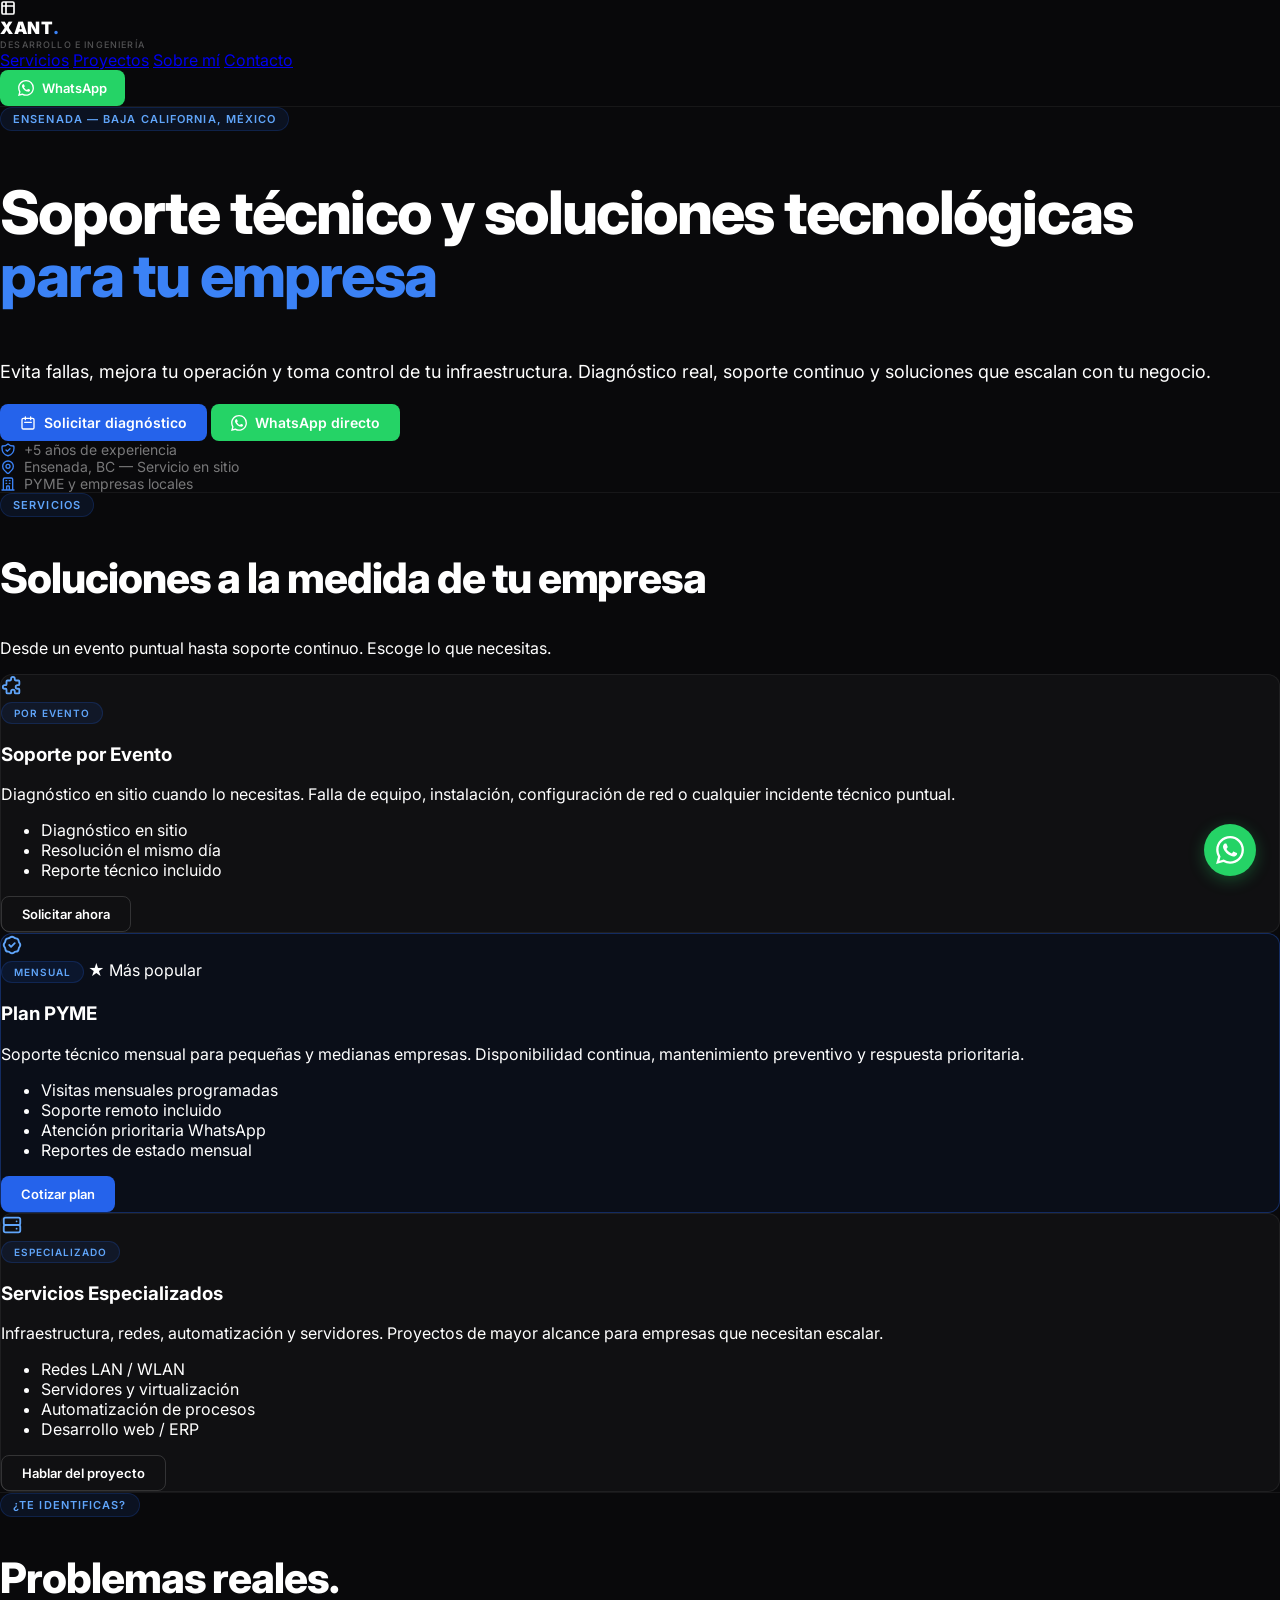
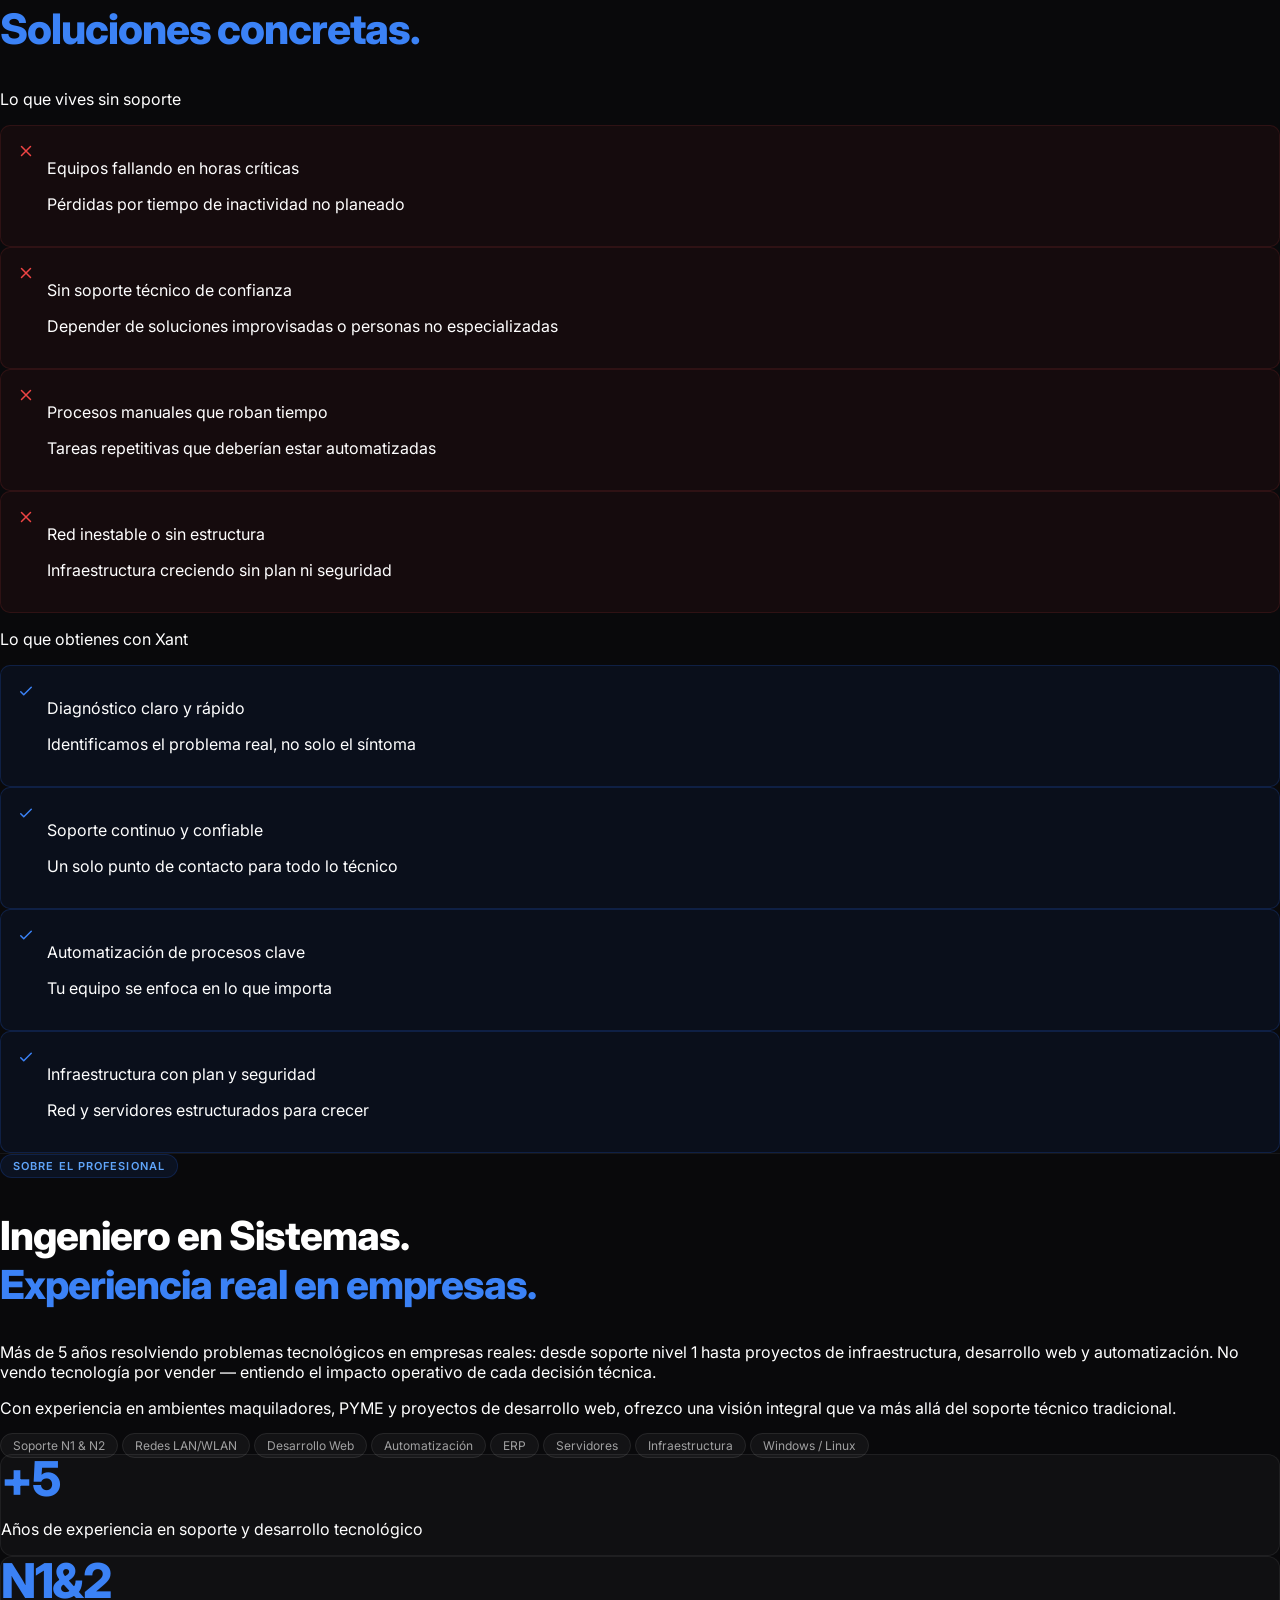
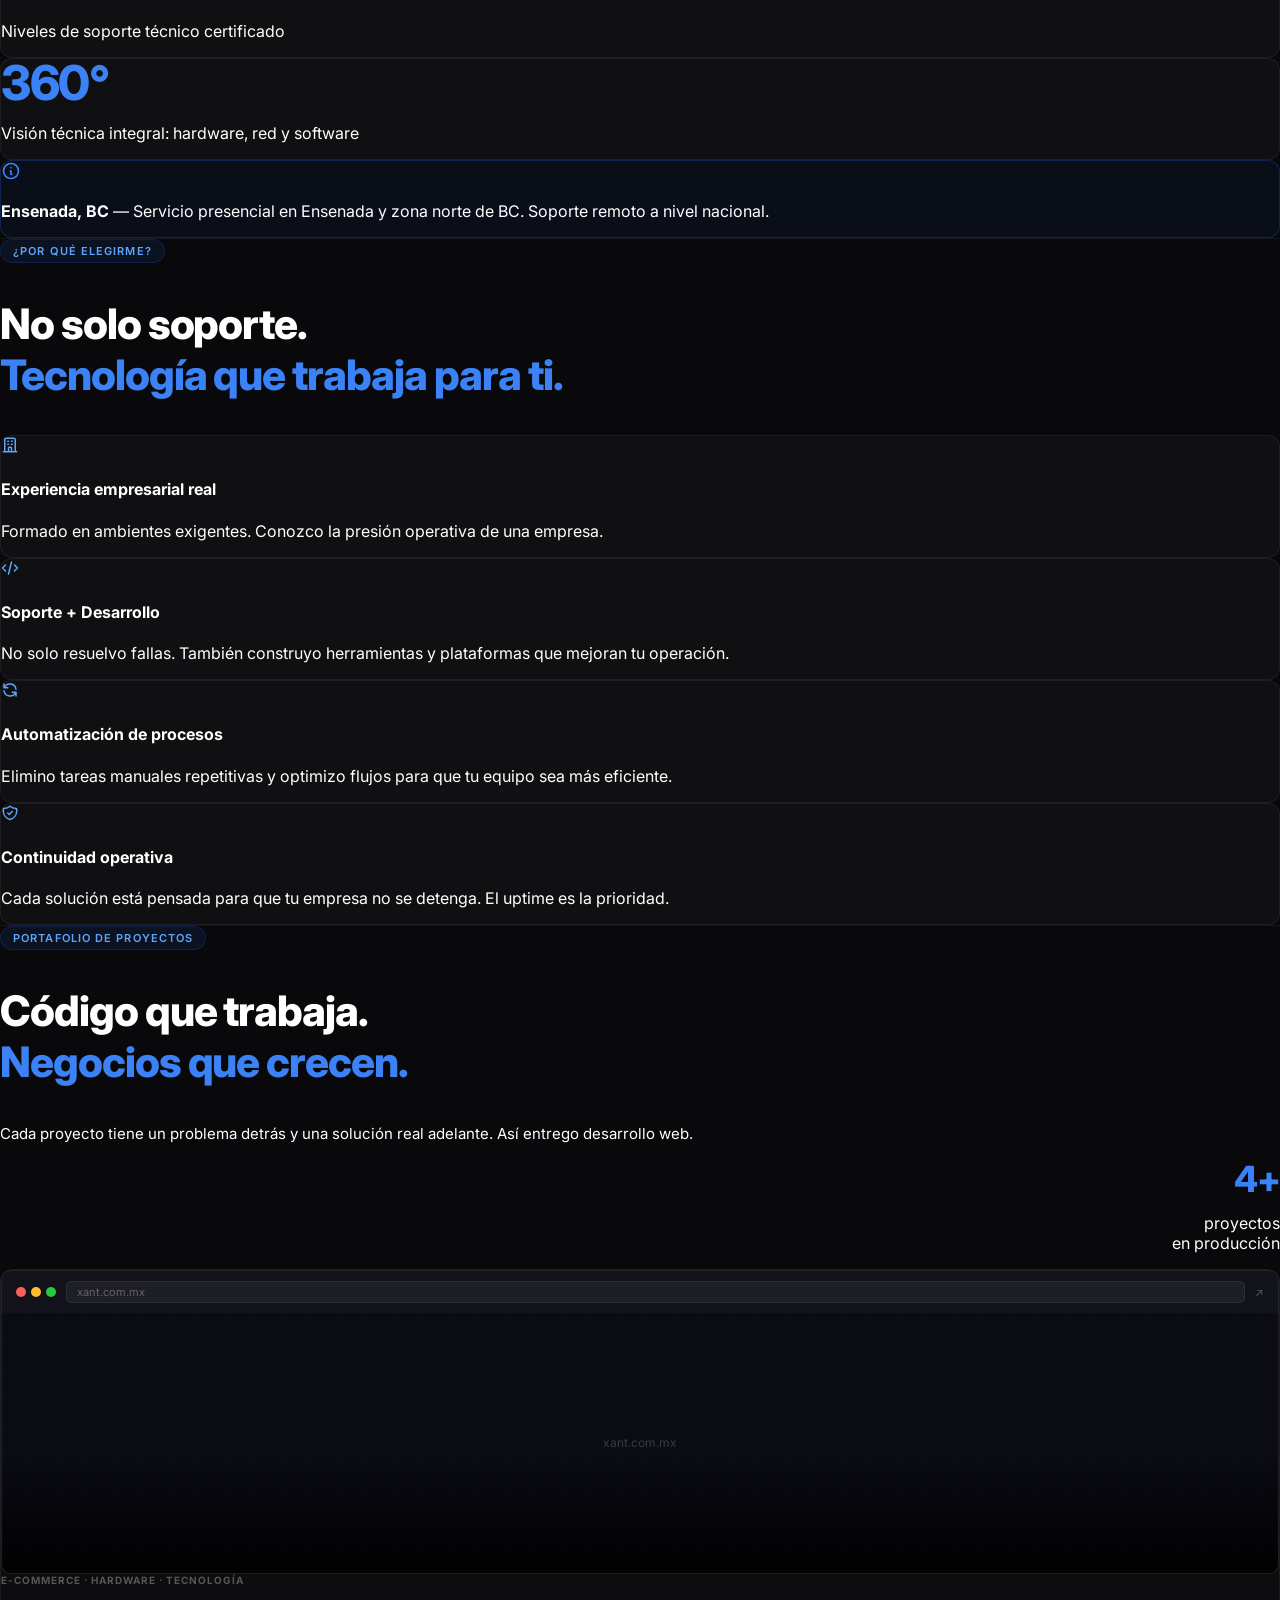
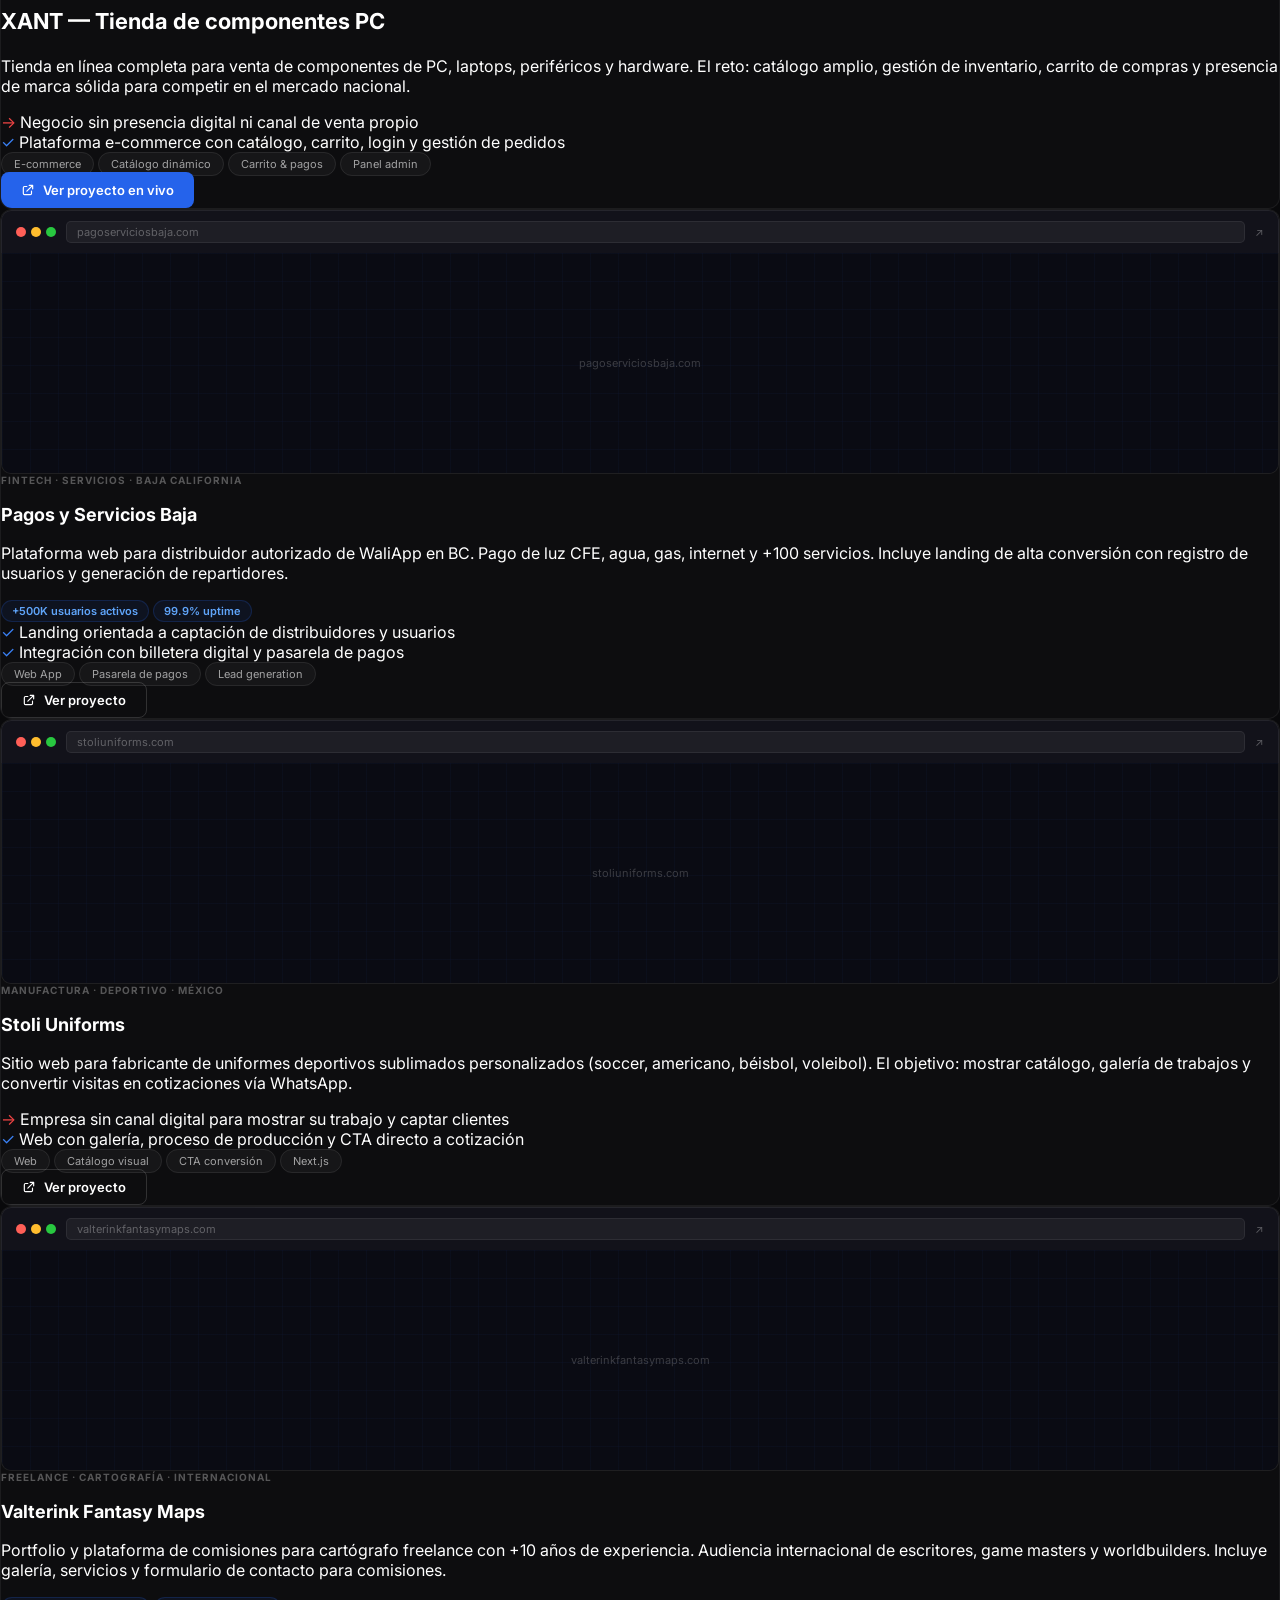
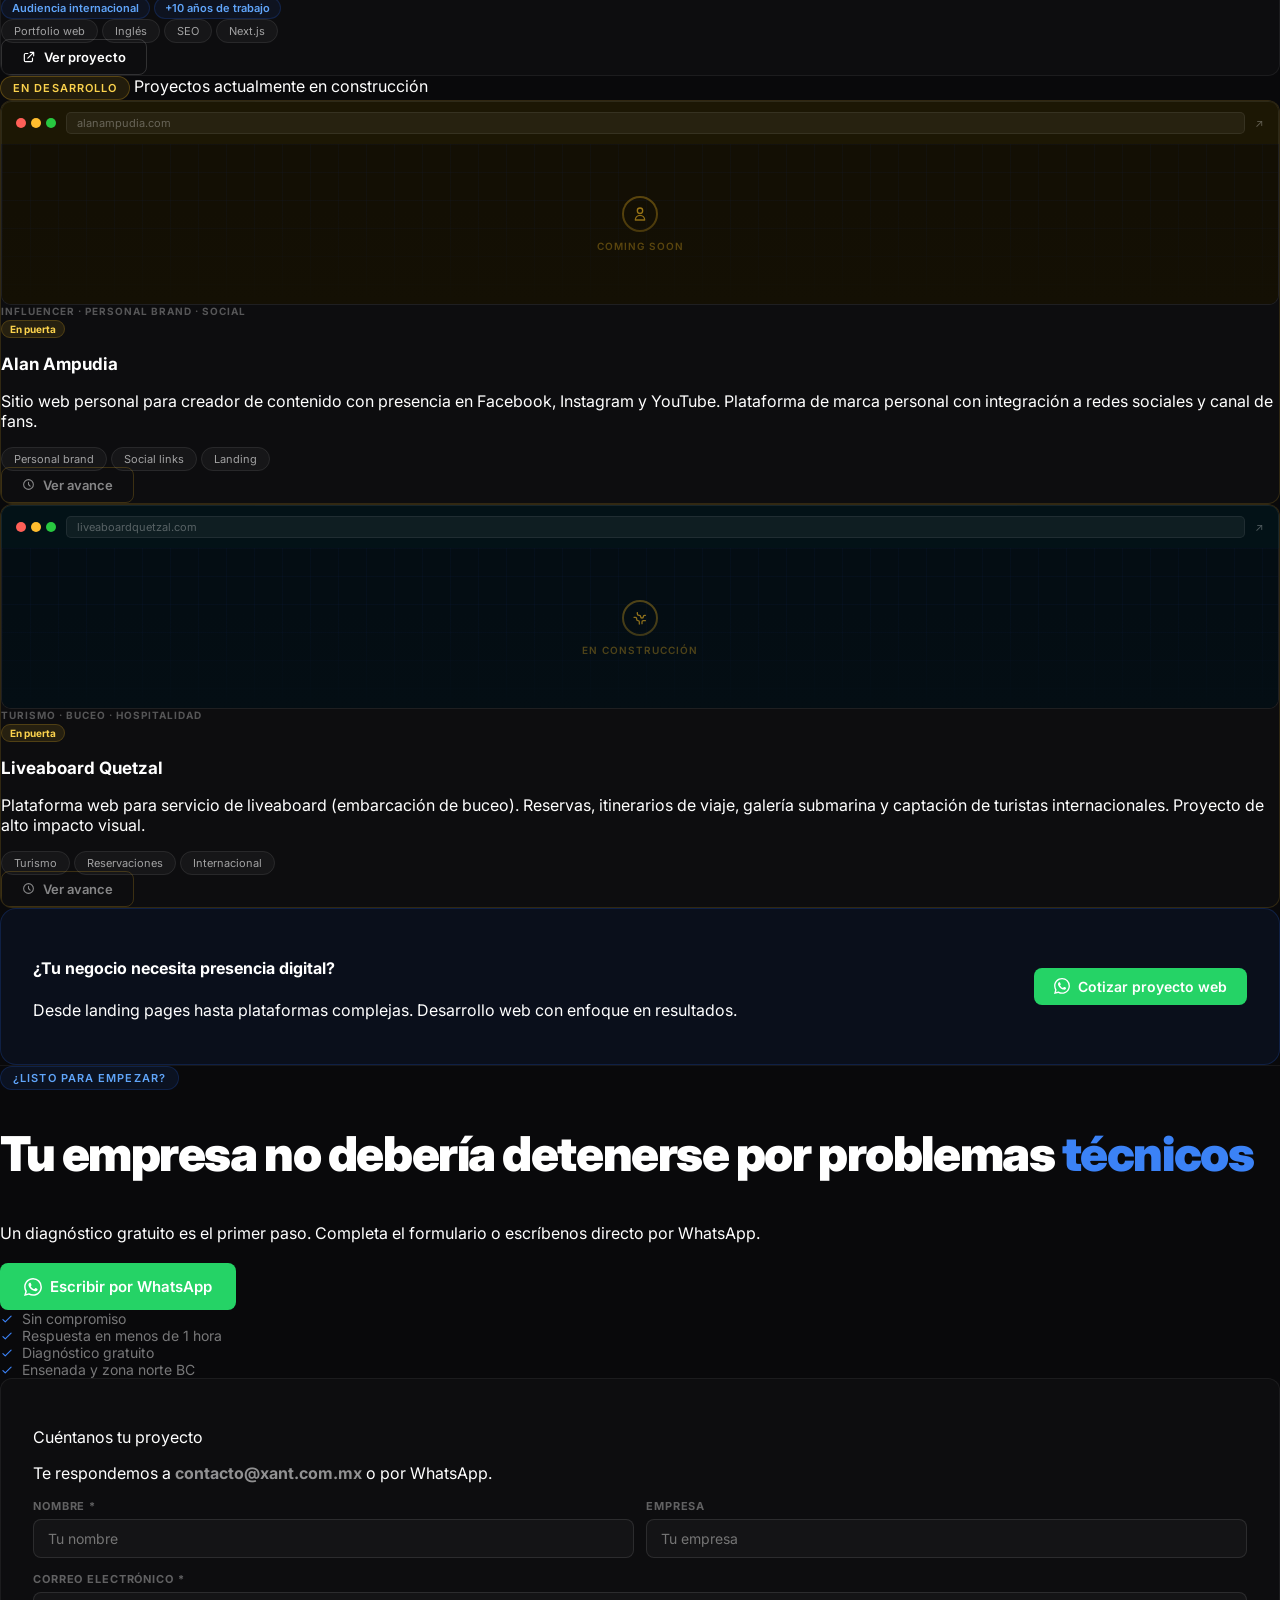
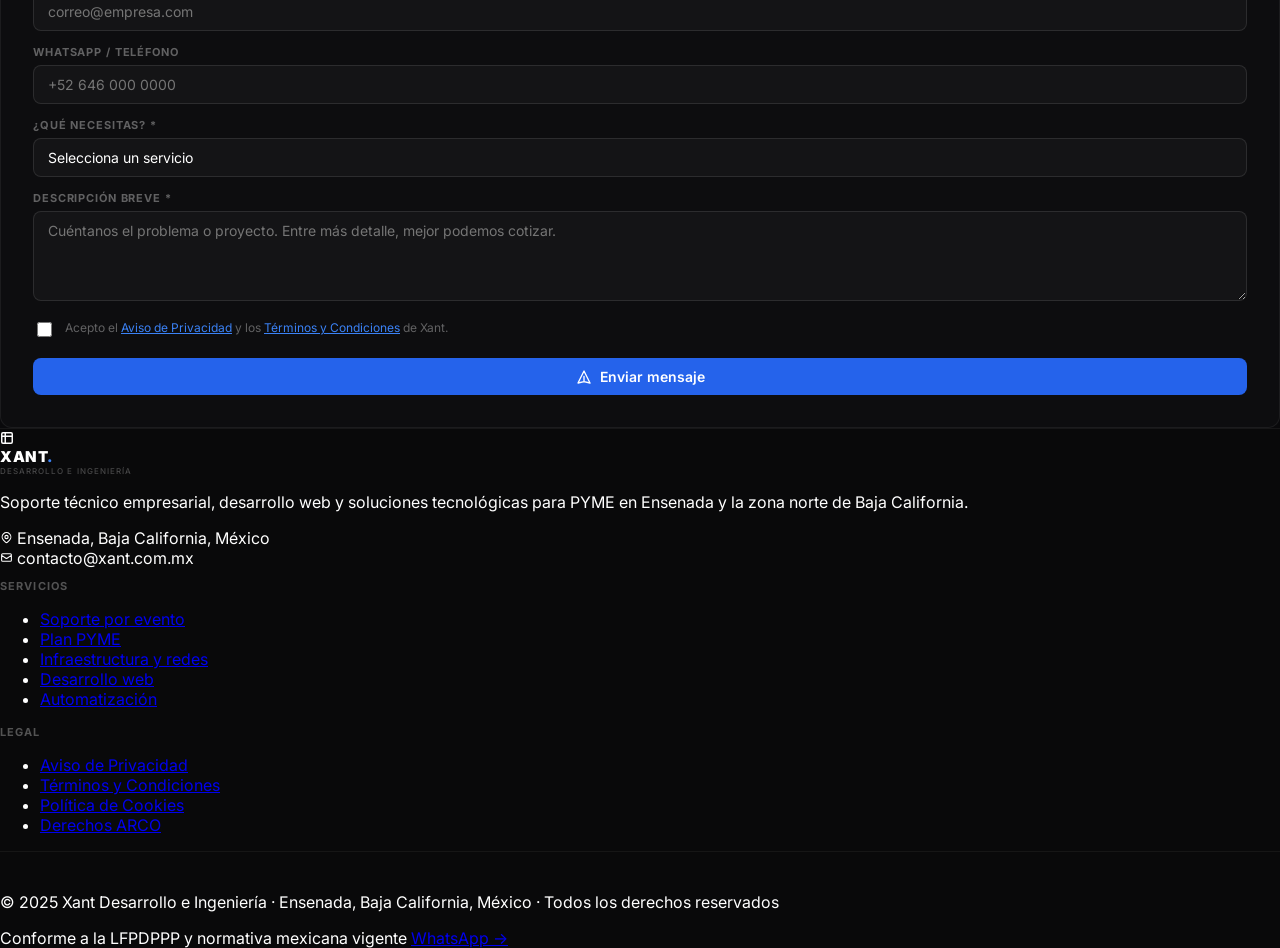
==== index.html @ f6a6c2f3 "feat: sitio web xantonline con estética Radix UI - Rediseño visual completo con estética Radix UI (d" ====
<!DOCTYPE html>
<html lang="es">
<head>
<meta charset="UTF-8"/>
<meta name="viewport" content="width=device-width, initial-scale=1.0"/>
<title>Soporte Técnico Empresarial & Soluciones Tecnológicas</title>
<link rel="canonical" href="https://xant.com.mx/"/>
<meta property="og:title" content="Soporte Técnico Empresarial & Soluciones Tecnológicas — Xant"/>
<meta property="og:description" content="Soporte técnico, desarrollo web y soluciones tecnológicas para empresas en Ensenada, Baja California. Diagnóstico gratuito, soporte continuo y automatización."/>
<meta property="og:type" content="website"/>
<meta property="og:url" content="https://xant.com.mx/"/>
<meta property="og:locale" content="es_MX"/>
<meta property="og:site_name" content="Xant Desarrollo e Ingeniería"/>
<meta name="description" content="Soporte técnico, desarrollo web y soluciones tecnológicas para empresas en Ensenada, Baja California. Diagnóstico gratuito, soporte continuo y automatización."/>
<meta name="robots" content="index, follow"/>
<script src="https://cdn.tailwindcss.com"></script>
<link rel="preconnect" href="https://fonts.googleapis.com"/>
<link rel="preconnect" href="https://fonts.gstatic.com" crossorigin/>
<link href="https://fonts.googleapis.com/css2?family=Inter:wght@400;500;600;700;800;900&display=swap" rel="stylesheet"/>
<link rel="stylesheet" href="css/base.css"/>
<link rel="stylesheet" href="css/index.css"/>
<script type="application/ld+json">
{
  "@context": "https://schema.org",
  "@type": "LocalBusiness",
  "name": "Xant Desarrollo e Ingeniería",
  "description": "Soporte técnico empresarial, desarrollo web y soluciones tecnológicas en Ensenada, Baja California.",
  "url": "https://xant.com.mx",
  "telephone": "+526463077208",
  "address": {
    "@type": "PostalAddress",
    "addressLocality": "Ensenada",
    "addressRegion": "Baja California",
    "addressCountry": "MX"
  },
  "areaServed": {
    "@type": "GeoCircle",
    "geoMidpoint": {
      "@type": "GeoCoordinates",
      "latitude": 31.8664,
      "longitude": -116.6044
    },
    "geoRadius": "50000"
  },
  "sameAs": []
}
</script>
</head>
<body>

<!-- Floating WhatsApp -->
<a href="https://wa.me/526463077208?text=Hola,%20me%20interesa%20una%20consulta%20de%20soporte%20técnico" 
   target="_blank" class="float-wa" title="Contactar por WhatsApp">
  <svg width="28" height="28" fill="white" viewBox="0 0 24 24">
    <path d="M17.472 14.382c-.297-.149-1.758-.867-2.03-.967-.273-.099-.471-.148-.67.15-.197.297-.767.966-.94 1.164-.173.199-.347.223-.644.075-.297-.15-1.255-.463-2.39-1.475-.883-.788-1.48-1.761-1.653-2.059-.173-.297-.018-.458.13-.606.134-.133.298-.347.446-.52.149-.174.198-.298.298-.497.099-.198.05-.371-.025-.52-.075-.149-.669-1.612-.916-2.207-.242-.579-.487-.5-.669-.51-.173-.008-.371-.01-.57-.01-.198 0-.52.074-.792.372-.272.297-1.04 1.016-1.04 2.479 0 1.462 1.065 2.875 1.213 3.074.149.198 2.096 3.2 5.077 4.487.709.306 1.262.489 1.694.625.712.227 1.36.195 1.871.118.571-.085 1.758-.719 2.006-1.413.248-.694.248-1.289.173-1.413-.074-.124-.272-.198-.57-.347m-5.421 7.403h-.004a9.87 9.87 0 01-5.031-1.378l-.361-.214-3.741.982.998-3.648-.235-.374a9.86 9.86 0 01-1.51-5.26c.001-5.45 4.436-9.884 9.888-9.884 2.64 0 5.122 1.03 6.988 2.898a9.825 9.825 0 012.893 6.994c-.003 5.45-4.437 9.884-9.885 9.884m8.413-18.297A11.815 11.815 0 0012.05 0C5.495 0 .16 5.335.157 11.892c0 2.096.547 4.142 1.588 5.945L.057 24l6.305-1.654a11.882 11.882 0 005.683 1.448h.005c6.554 0 11.89-5.335 11.893-11.893a11.821 11.821 0 00-3.48-8.413z"/>
  </svg>
</a>

<!-- NAV -->
<nav>
  <div class="max-w-6xl mx-auto px-6 py-4 flex items-center justify-between">
    <div class="flex items-center gap-2">
      <div class="w-8 h-8 rounded-lg bg-blue-600 flex items-center justify-center">
        <svg width="16" height="16" fill="none" stroke="white" stroke-width="2.5" viewBox="0 0 24 24">
          <path stroke-linecap="round" stroke-linejoin="round" d="M9 3H5a2 2 0 00-2 2v4m6-6h10a2 2 0 012 2v4M9 3v18m0 0h10a2 2 0 002-2V9M9 21H5a2 2 0 01-2-2V9m0 0h18"/>
        </svg>
      </div>
      <div>
        <div style="font-family:'Inter',sans-serif;font-weight:900;font-size:17px;letter-spacing:0.04em;line-height:1;">XANT<span style="color:#3B82F6;">.</span></div>
        <div style="font-size:9px;letter-spacing:0.13em;color:rgba(255,255,255,0.3);text-transform:uppercase;font-family:'Inter',sans-serif;font-weight:500;margin-top:2px;">Desarrollo e Ingeniería</div>
      </div>
    </div>
    <div class="hidden md:flex items-center gap-8">
      <a href="#servicios" class="text-sm text-white/50 hover:text-white transition-colors">Servicios</a>
      <a href="#proyectos" class="text-sm text-white/50 hover:text-white transition-colors">Proyectos</a>
      <a href="#sobre-mi" class="text-sm text-white/50 hover:text-white transition-colors">Sobre mí</a>
      <a href="#contacto" class="text-sm text-white/50 hover:text-white transition-colors">Contacto</a>
    </div>
    <a href="https://wa.me/526463077208" target="_blank" class="btn-wa" style="padding:10px 18px;font-size:13px;">
      <svg width="16" height="16" fill="currentColor" viewBox="0 0 24 24"><path d="M17.472 14.382c-.297-.149-1.758-.867-2.03-.967-.273-.099-.471-.148-.67.15-.197.297-.767.966-.94 1.164-.173.199-.347.223-.644.075-.297-.15-1.255-.463-2.39-1.475-.883-.788-1.48-1.761-1.653-2.059-.173-.297-.018-.458.13-.606.134-.133.298-.347.446-.52.149-.174.198-.298.298-.497.099-.198.05-.371-.025-.52-.075-.149-.669-1.612-.916-2.207-.242-.579-.487-.5-.669-.51-.173-.008-.371-.01-.57-.01-.198 0-.52.074-.792.372-.272.297-1.04 1.016-1.04 2.479 0 1.462 1.065 2.875 1.213 3.074.149.198 2.096 3.2 5.077 4.487.709.306 1.262.489 1.694.625.712.227 1.36.195 1.871.118.571-.085 1.758-.719 2.006-1.413.248-.694.248-1.289.173-1.413-.074-.124-.272-.198-.57-.347m-5.421 7.403h-.004a9.87 9.87 0 01-5.031-1.378l-.361-.214-3.741.982.998-3.648-.235-.374a9.86 9.86 0 01-1.51-5.26c.001-5.45 4.436-9.884 9.888-9.884 2.64 0 5.122 1.03 6.988 2.898a9.825 9.825 0 012.893 6.994c-.003 5.45-4.437 9.884-9.885 9.884m8.413-18.297A11.815 11.815 0 0012.05 0C5.495 0 .16 5.335.157 11.892c0 2.096.547 4.142 1.588 5.945L.057 24l6.305-1.654a11.882 11.882 0 005.683 1.448h.005c6.554 0 11.89-5.335 11.893-11.893a11.821 11.821 0 00-3.48-8.413z"/></svg>
      WhatsApp
    </a>
  </div>
</nav>

<!-- HERO -->
<section class="pt-24 pb-28">
  <div class="max-w-6xl mx-auto px-6 relative">
    <div class="max-w-3xl">
      <div class="tag mb-6">Ensenada — Baja California, México</div>
      <h1 class="font-display text-white leading-tight mb-6"
          style="font-size:clamp(36px,5vw,60px);font-weight:800;letter-spacing:-0.03em;line-height:1.05;">
        Soporte técnico y soluciones tecnológicas<br/>
        <span style="color:#3B82F6;">para tu empresa</span>
      </h1>
      <p class="text-white/55 mb-10 max-w-xl"
         style="font-size:18px;line-height:1.65;">
        Evita fallas, mejora tu operación y toma control de tu infraestructura. 
        Diagnóstico real, soporte continuo y soluciones que escalan con tu negocio.
      </p>
      <div class="flex flex-wrap gap-3 mb-14">
        <a href="https://wa.me/526463077208?text=Quiero%20agendar%20un%20diagnóstico" target="_blank" class="btn-primary">
          <svg width="16" height="16" fill="none" stroke="currentColor" stroke-width="2" viewBox="0 0 24 24"><path stroke-linecap="round" stroke-linejoin="round" d="M8 7V3m8 4V3m-9 8h10M5 21h14a2 2 0 002-2V7a2 2 0 00-2-2H5a2 2 0 00-2 2v12a2 2 0 002 2z"/></svg>
          Solicitar diagnóstico
        </a>
        <a href="https://wa.me/526463077208" target="_blank" class="btn-wa">
          <svg width="16" height="16" fill="currentColor" viewBox="0 0 24 24"><path d="M17.472 14.382c-.297-.149-1.758-.867-2.03-.967-.273-.099-.471-.148-.67.15-.197.297-.767.966-.94 1.164-.173.199-.347.223-.644.075-.297-.15-1.255-.463-2.39-1.475-.883-.788-1.48-1.761-1.653-2.059-.173-.297-.018-.458.13-.606.134-.133.298-.347.446-.52.149-.174.198-.298.298-.497.099-.198.05-.371-.025-.52-.075-.149-.669-1.612-.916-2.207-.242-.579-.487-.5-.669-.51-.173-.008-.371-.01-.57-.01-.198 0-.52.074-.792.372-.272.297-1.04 1.016-1.04 2.479 0 1.462 1.065 2.875 1.213 3.074.149.198 2.096 3.2 5.077 4.487.709.306 1.262.489 1.694.625.712.227 1.36.195 1.871.118.571-.085 1.758-.719 2.006-1.413.248-.694.248-1.289.173-1.413-.074-.124-.272-.198-.57-.347m-5.421 7.403h-.004a9.87 9.87 0 01-5.031-1.378l-.361-.214-3.741.982.998-3.648-.235-.374a9.86 9.86 0 01-1.51-5.26c.001-5.45 4.436-9.884 9.888-9.884 2.64 0 5.122 1.03 6.988 2.898a9.825 9.825 0 012.893 6.994c-.003 5.45-4.437 9.884-9.885 9.884m8.413-18.297A11.815 11.815 0 0012.05 0C5.495 0 .16 5.335.157 11.892c0 2.096.547 4.142 1.588 5.945L.057 24l6.305-1.654a11.882 11.882 0 005.683 1.448h.005c6.554 0 11.89-5.335 11.893-11.893a11.821 11.821 0 00-3.48-8.413z"/></svg>
          WhatsApp directo
        </a>
      </div>
      <!-- Trust badges -->
      <div class="flex flex-wrap gap-6">
        <div class="trust-badge">
          <svg width="16" height="16" fill="none" stroke="currentColor" stroke-width="2" viewBox="0 0 24 24"><path stroke-linecap="round" stroke-linejoin="round" d="M9 12l2 2 4-4m5.618-4.016A11.955 11.955 0 0112 2.944a11.955 11.955 0 01-8.618 3.04A12.02 12.02 0 003 9c0 5.591 3.824 10.29 9 11.622 5.176-1.332 9-6.03 9-11.622 0-1.042-.133-2.052-.382-3.016z"/></svg>
          +5 años de experiencia
        </div>
        <div class="trust-badge">
          <svg width="16" height="16" fill="none" stroke="currentColor" stroke-width="2" viewBox="0 0 24 24"><path stroke-linecap="round" stroke-linejoin="round" d="M17.657 16.657L13.414 20.9a1.998 1.998 0 01-2.827 0l-4.244-4.243a8 8 0 1111.314 0z"/><path stroke-linecap="round" stroke-linejoin="round" d="M15 11a3 3 0 11-6 0 3 3 0 016 0z"/></svg>
          Ensenada, BC — Servicio en sitio
        </div>
        <div class="trust-badge">
          <svg width="16" height="16" fill="none" stroke="currentColor" stroke-width="2" viewBox="0 0 24 24"><path stroke-linecap="round" stroke-linejoin="round" d="M19 21V5a2 2 0 00-2-2H7a2 2 0 00-2 2v16m14 0h2m-2 0h-5m-9 0H3m2 0h5M9 7h1m-1 4h1m4-4h1m-1 4h1m-5 10v-5a1 1 0 011-1h2a1 1 0 011 1v5m-4 0h4"/></svg>
          PYME y empresas locales
        </div>
      </div>
    </div>
  </div>
</section>

<hr class="divider"/>

<!-- SERVICIOS -->
<section id="servicios" class="py-28">
  <div class="max-w-6xl mx-auto px-6">
    <div class="mb-14">
      <div class="tag mb-4">Servicios</div>
      <h2 class="font-display text-white mb-3" style="font-size:clamp(28px,3.5vw,42px);font-weight:800;letter-spacing:-0.025em;">
        Soluciones a la medida de tu empresa
      </h2>
      <p class="text-white/45 max-w-lg" style="font-size:16px;">Desde un evento puntual hasta soporte continuo. Escoge lo que necesitas.</p>
    </div>
    <div class="grid md:grid-cols-3 gap-6">
      <!-- Card 1 -->
      <div class="card p-8">
        <div class="w-12 h-12 rounded-xl bg-blue-600/15 border border-blue-500/20 flex items-center justify-center mb-6">
          <svg width="22" height="22" fill="none" stroke="#60A5FA" stroke-width="2" viewBox="0 0 24 24"><path stroke-linecap="round" stroke-linejoin="round" d="M11 4a2 2 0 114 0v1a1 1 0 001 1h3a1 1 0 011 1v3a1 1 0 01-1 1h-1a2 2 0 100 4h1a1 1 0 011 1v3a1 1 0 01-1 1h-3a1 1 0 01-1-1v-1a2 2 0 10-4 0v1a1 1 0 01-1 1H7a1 1 0 01-1-1v-3a1 1 0 00-1-1H4a2 2 0 110-4h1a1 1 0 001-1V7a1 1 0 011-1h3a1 1 0 001-1V4z"/></svg>
        </div>
        <div class="tag mb-3" style="font-size:10px;">Por evento</div>
        <h3 class="font-display text-white text-xl font-bold mb-3">Soporte por Evento</h3>
        <p class="text-white/50 text-sm leading-relaxed mb-6">
          Diagnóstico en sitio cuando lo necesitas. Falla de equipo, instalación, configuración de red o cualquier incidente técnico puntual.
        </p>
        <ul class="space-y-2 mb-8">
          <li class="flex items-center gap-2 text-white/60 text-sm">
            <span class="w-1.5 h-1.5 rounded-full bg-blue-400 flex-shrink-0"></span>
            Diagnóstico en sitio
          </li>
          <li class="flex items-center gap-2 text-white/60 text-sm">
            <span class="w-1.5 h-1.5 rounded-full bg-blue-400 flex-shrink-0"></span>
            Resolución el mismo día
          </li>
          <li class="flex items-center gap-2 text-white/60 text-sm">
            <span class="w-1.5 h-1.5 rounded-full bg-blue-400 flex-shrink-0"></span>
            Reporte técnico incluido
          </li>
        </ul>
        <a href="https://wa.me/526463077208?text=Necesito%20soporte%20por%20evento" target="_blank" class="btn-outline w-full justify-center" style="font-size:13px;">Solicitar ahora</a>
      </div>
      <!-- Card 2 -->
      <div class="card p-8" style="border-color:rgba(37,99,235,0.35);background:rgba(37,99,235,0.06);">
        <div class="w-12 h-12 rounded-xl bg-blue-600/20 border border-blue-500/30 flex items-center justify-center mb-6">
          <svg width="22" height="22" fill="none" stroke="#60A5FA" stroke-width="2" viewBox="0 0 24 24"><path stroke-linecap="round" stroke-linejoin="round" d="M9 12l2 2 4-4M7.835 4.697a3.42 3.42 0 001.946-.806 3.42 3.42 0 014.438 0 3.42 3.42 0 001.946.806 3.42 3.42 0 013.138 3.138 3.42 3.42 0 00.806 1.946 3.42 3.42 0 010 4.438 3.42 3.42 0 00-.806 1.946 3.42 3.42 0 01-3.138 3.138 3.42 3.42 0 00-1.946.806 3.42 3.42 0 01-4.438 0 3.42 3.42 0 00-1.946-.806 3.42 3.42 0 01-3.138-3.138 3.42 3.42 0 00-.806-1.946 3.42 3.42 0 010-4.438 3.42 3.42 0 00.806-1.946 3.42 3.42 0 013.138-3.138z"/></svg>
        </div>
        <div class="mb-3 flex items-center gap-2">
          <div class="tag" style="font-size:10px;">Mensual</div>
          <span class="text-xs text-blue-400 font-semibold font-display">★ Más popular</span>
        </div>
        <h3 class="font-display text-white text-xl font-bold mb-3">Plan PYME</h3>
        <p class="text-white/50 text-sm leading-relaxed mb-6">
          Soporte técnico mensual para pequeñas y medianas empresas. Disponibilidad continua, mantenimiento preventivo y respuesta prioritaria.
        </p>
        <ul class="space-y-2 mb-8">
          <li class="flex items-center gap-2 text-white/60 text-sm">
            <span class="w-1.5 h-1.5 rounded-full bg-blue-400 flex-shrink-0"></span>
            Visitas mensuales programadas
          </li>
          <li class="flex items-center gap-2 text-white/60 text-sm">
            <span class="w-1.5 h-1.5 rounded-full bg-blue-400 flex-shrink-0"></span>
            Soporte remoto incluido
          </li>
          <li class="flex items-center gap-2 text-white/60 text-sm">
            <span class="w-1.5 h-1.5 rounded-full bg-blue-400 flex-shrink-0"></span>
            Atención prioritaria WhatsApp
          </li>
          <li class="flex items-center gap-2 text-white/60 text-sm">
            <span class="w-1.5 h-1.5 rounded-full bg-blue-400 flex-shrink-0"></span>
            Reportes de estado mensual
          </li>
        </ul>
        <a href="https://wa.me/526463077208?text=Me%20interesa%20el%20Plan%20PYME" target="_blank" class="btn-primary w-full justify-center" style="font-size:13px;">Cotizar plan</a>
      </div>
      <!-- Card 3 -->
      <div class="card p-8">
        <div class="w-12 h-12 rounded-xl bg-blue-600/15 border border-blue-500/20 flex items-center justify-center mb-6">
          <svg width="22" height="22" fill="none" stroke="#60A5FA" stroke-width="2" viewBox="0 0 24 24"><path stroke-linecap="round" stroke-linejoin="round" d="M5 12h14M5 12a2 2 0 01-2-2V6a2 2 0 012-2h14a2 2 0 012 2v4a2 2 0 01-2 2M5 12a2 2 0 00-2 2v4a2 2 0 002 2h14a2 2 0 002-2v-4a2 2 0 00-2-2m-2-4h.01M17 16h.01"/></svg>
        </div>
        <div class="tag mb-3" style="font-size:10px;">Especializado</div>
        <h3 class="font-display text-white text-xl font-bold mb-3">Servicios Especializados</h3>
        <p class="text-white/50 text-sm leading-relaxed mb-6">
          Infraestructura, redes, automatización y servidores. Proyectos de mayor alcance para empresas que necesitan escalar.
        </p>
        <ul class="space-y-2 mb-8">
          <li class="flex items-center gap-2 text-white/60 text-sm">
            <span class="w-1.5 h-1.5 rounded-full bg-blue-400 flex-shrink-0"></span>
            Redes LAN / WLAN
          </li>
          <li class="flex items-center gap-2 text-white/60 text-sm">
            <span class="w-1.5 h-1.5 rounded-full bg-blue-400 flex-shrink-0"></span>
            Servidores y virtualización
          </li>
          <li class="flex items-center gap-2 text-white/60 text-sm">
            <span class="w-1.5 h-1.5 rounded-full bg-blue-400 flex-shrink-0"></span>
            Automatización de procesos
          </li>
          <li class="flex items-center gap-2 text-white/60 text-sm">
            <span class="w-1.5 h-1.5 rounded-full bg-blue-400 flex-shrink-0"></span>
            Desarrollo web / ERP
          </li>
        </ul>
        <a href="https://wa.me/526463077208?text=Necesito%20un%20servicio%20especializado" target="_blank" class="btn-outline w-full justify-center" style="font-size:13px;">Hablar del proyecto</a>
      </div>
    </div>
  </div>
</section>

<hr class="divider"/>

<!-- PROBLEMA VS SOLUCIÓN -->
<section class="py-28 relative">
  <div class="max-w-6xl mx-auto px-6 relative">
    <div class="mb-14">
      <div class="tag mb-4">¿Te identificas?</div>
      <h2 class="font-display text-white" style="font-size:clamp(28px,3.5vw,42px);font-weight:800;letter-spacing:-0.025em;">
        Problemas reales.<br/><span style="color:#3B82F6;">Soluciones concretas.</span>
      </h2>
    </div>
    <div class="grid md:grid-cols-2 gap-8">
      <!-- Problemas -->
      <div>
        <p class="font-display text-white/30 text-xs font-bold uppercase tracking-widest mb-5">Lo que vives sin soporte</p>
        <div class="space-y-3">
          <div class="prob-item">
            <svg class="flex-shrink-0 mt-0.5" width="18" height="18" fill="none" stroke="#EF4444" stroke-width="2" viewBox="0 0 24 24"><path stroke-linecap="round" stroke-linejoin="round" d="M6 18L18 6M6 6l12 12"/></svg>
            <div>
              <p class="text-white/80 text-sm font-medium">Equipos fallando en horas críticas</p>
              <p class="text-white/35 text-xs mt-0.5">Pérdidas por tiempo de inactividad no planeado</p>
            </div>
          </div>
          <div class="prob-item">
            <svg class="flex-shrink-0 mt-0.5" width="18" height="18" fill="none" stroke="#EF4444" stroke-width="2" viewBox="0 0 24 24"><path stroke-linecap="round" stroke-linejoin="round" d="M6 18L18 6M6 6l12 12"/></svg>
            <div>
              <p class="text-white/80 text-sm font-medium">Sin soporte técnico de confianza</p>
              <p class="text-white/35 text-xs mt-0.5">Depender de soluciones improvisadas o personas no especializadas</p>
            </div>
          </div>
          <div class="prob-item">
            <svg class="flex-shrink-0 mt-0.5" width="18" height="18" fill="none" stroke="#EF4444" stroke-width="2" viewBox="0 0 24 24"><path stroke-linecap="round" stroke-linejoin="round" d="M6 18L18 6M6 6l12 12"/></svg>
            <div>
              <p class="text-white/80 text-sm font-medium">Procesos manuales que roban tiempo</p>
              <p class="text-white/35 text-xs mt-0.5">Tareas repetitivas que deberían estar automatizadas</p>
            </div>
          </div>
          <div class="prob-item">
            <svg class="flex-shrink-0 mt-0.5" width="18" height="18" fill="none" stroke="#EF4444" stroke-width="2" viewBox="0 0 24 24"><path stroke-linecap="round" stroke-linejoin="round" d="M6 18L18 6M6 6l12 12"/></svg>
            <div>
              <p class="text-white/80 text-sm font-medium">Red inestable o sin estructura</p>
              <p class="text-white/35 text-xs mt-0.5">Infraestructura creciendo sin plan ni seguridad</p>
            </div>
          </div>
        </div>
      </div>
      <!-- Soluciones -->
      <div>
        <p class="font-display text-blue-400 text-xs font-bold uppercase tracking-widest mb-5">Lo que obtienes con Xant</p>
        <div class="space-y-3">
          <div class="sol-item">
            <svg class="flex-shrink-0 mt-0.5" width="18" height="18" fill="none" stroke="#3B82F6" stroke-width="2" viewBox="0 0 24 24"><path stroke-linecap="round" stroke-linejoin="round" d="M5 13l4 4L19 7"/></svg>
            <div>
              <p class="text-white/80 text-sm font-medium">Diagnóstico claro y rápido</p>
              <p class="text-white/35 text-xs mt-0.5">Identificamos el problema real, no solo el síntoma</p>
            </div>
          </div>
          <div class="sol-item">
            <svg class="flex-shrink-0 mt-0.5" width="18" height="18" fill="none" stroke="#3B82F6" stroke-width="2" viewBox="0 0 24 24"><path stroke-linecap="round" stroke-linejoin="round" d="M5 13l4 4L19 7"/></svg>
            <div>
              <p class="text-white/80 text-sm font-medium">Soporte continuo y confiable</p>
              <p class="text-white/35 text-xs mt-0.5">Un solo punto de contacto para todo lo técnico</p>
            </div>
          </div>
          <div class="sol-item">
            <svg class="flex-shrink-0 mt-0.5" width="18" height="18" fill="none" stroke="#3B82F6" stroke-width="2" viewBox="0 0 24 24"><path stroke-linecap="round" stroke-linejoin="round" d="M5 13l4 4L19 7"/></svg>
            <div>
              <p class="text-white/80 text-sm font-medium">Automatización de procesos clave</p>
              <p class="text-white/35 text-xs mt-0.5">Tu equipo se enfoca en lo que importa</p>
            </div>
          </div>
          <div class="sol-item">
            <svg class="flex-shrink-0 mt-0.5" width="18" height="18" fill="none" stroke="#3B82F6" stroke-width="2" viewBox="0 0 24 24"><path stroke-linecap="round" stroke-linejoin="round" d="M5 13l4 4L19 7"/></svg>
            <div>
              <p class="text-white/80 text-sm font-medium">Infraestructura con plan y seguridad</p>
              <p class="text-white/35 text-xs mt-0.5">Red y servidores estructurados para crecer</p>
            </div>
          </div>
        </div>
      </div>
    </div>
  </div>
</section>

<hr class="divider"/>

<!-- SOBRE MÍ -->
<section id="sobre-mi" class="py-28">
  <div class="max-w-6xl mx-auto px-6">
    <div class="grid md:grid-cols-2 gap-16 items-center">
      <div>
        <div class="tag mb-6">Sobre el profesional</div>
        <h2 class="font-display text-white mb-6" style="font-size:clamp(28px,3.5vw,40px);font-weight:800;letter-spacing:-0.025em;">
          Ingeniero en Sistemas.<br/>
          <span style="color:#3B82F6;">Experiencia real en empresas.</span>
        </h2>
        <p class="text-white/50 mb-6 leading-relaxed">
          Más de 5 años resolviendo problemas tecnológicos en empresas reales: desde soporte nivel 1 hasta proyectos de infraestructura, desarrollo web y automatización. No vendo tecnología por vender — entiendo el impacto operativo de cada decisión técnica.
        </p>
        <p class="text-white/40 text-sm leading-relaxed mb-10">
          Con experiencia en ambientes maquiladores, PYME y proyectos de desarrollo web, ofrezco una visión integral que va más allá del soporte técnico tradicional.
        </p>
        <div class="flex flex-wrap gap-2">
          <span class="skill-pill">Soporte N1 & N2</span>
          <span class="skill-pill">Redes LAN/WLAN</span>
          <span class="skill-pill">Desarrollo Web</span>
          <span class="skill-pill">Automatización</span>
          <span class="skill-pill">ERP</span>
          <span class="skill-pill">Servidores</span>
          <span class="skill-pill">Infraestructura</span>
          <span class="skill-pill">Windows / Linux</span>
        </div>
      </div>
      <div class="grid grid-cols-2 gap-4">
        <div class="card p-6 col-span-2">
          <div class="stat-num mb-1">+5</div>
          <p class="text-white/40 text-sm">Años de experiencia en soporte y desarrollo tecnológico</p>
        </div>
        <div class="card p-6">
          <div class="stat-num mb-1">N1&2</div>
          <p class="text-white/40 text-sm">Niveles de soporte técnico certificado</p>
        </div>
        <div class="card p-6">
          <div class="stat-num mb-1">360°</div>
          <p class="text-white/40 text-sm">Visión técnica integral: hardware, red y software</p>
        </div>
        <div class="card p-6 col-span-2" style="background:rgba(37,99,235,0.06);border-color:rgba(37,99,235,0.25);">
          <div class="flex items-start gap-3">
            <svg width="20" height="20" fill="none" stroke="#3B82F6" stroke-width="2" viewBox="0 0 24 24" class="mt-0.5 flex-shrink-0"><path stroke-linecap="round" stroke-linejoin="round" d="M13 16h-1v-4h-1m1-4h.01M21 12a9 9 0 11-18 0 9 9 0 0118 0z"/></svg>
            <p class="text-white/50 text-sm leading-relaxed">
              <strong class="text-white/80">Ensenada, BC</strong> — Servicio presencial en Ensenada y zona norte de BC. Soporte remoto a nivel nacional.
            </p>
          </div>
        </div>
      </div>
    </div>
  </div>
</section>

<hr class="divider"/>

<!-- DIFERENCIADORES -->
<section class="py-28 relative">
  <div class="max-w-6xl mx-auto px-6 relative">
    <div class="mb-14">
      <div class="tag mb-4">¿Por qué elegirme?</div>
      <h2 class="font-display text-white" style="font-size:clamp(28px,3.5vw,42px);font-weight:800;letter-spacing:-0.025em;">
        No solo soporte.<br/><span style="color:#3B82F6;">Tecnología que trabaja para ti.</span>
      </h2>
    </div>
    <div class="grid md:grid-cols-2 lg:grid-cols-4 gap-5">
      <div class="card p-6">
        <div class="w-10 h-10 rounded-lg bg-blue-600/15 flex items-center justify-center mb-4">
          <svg width="18" height="18" fill="none" stroke="#60A5FA" stroke-width="2" viewBox="0 0 24 24"><path stroke-linecap="round" stroke-linejoin="round" d="M19 21V5a2 2 0 00-2-2H7a2 2 0 00-2 2v16m14 0h2m-2 0h-5m-9 0H3m2 0h5M9 7h1m-1 4h1m4-4h1m-1 4h1m-5 10v-5a1 1 0 011-1h2a1 1 0 011 1v5m-4 0h4"/></svg>
        </div>
        <h4 class="font-display text-white font-bold mb-2 text-base">Experiencia empresarial real</h4>
        <p class="text-white/40 text-sm leading-relaxed">Formado en ambientes exigentes. Conozco la presión operativa de una empresa.</p>
      </div>
      <div class="card p-6">
        <div class="w-10 h-10 rounded-lg bg-blue-600/15 flex items-center justify-center mb-4">
          <svg width="18" height="18" fill="none" stroke="#60A5FA" stroke-width="2" viewBox="0 0 24 24"><path stroke-linecap="round" stroke-linejoin="round" d="M10 20l4-16m4 4l4 4-4 4M6 16l-4-4 4-4"/></svg>
        </div>
        <h4 class="font-display text-white font-bold mb-2 text-base">Soporte + Desarrollo</h4>
        <p class="text-white/40 text-sm leading-relaxed">No solo resuelvo fallas. También construyo herramientas y plataformas que mejoran tu operación.</p>
      </div>
      <div class="card p-6">
        <div class="w-10 h-10 rounded-lg bg-blue-600/15 flex items-center justify-center mb-4">
          <svg width="18" height="18" fill="none" stroke="#60A5FA" stroke-width="2" viewBox="0 0 24 24"><path stroke-linecap="round" stroke-linejoin="round" d="M4 4v5h.582m15.356 2A8.001 8.001 0 004.582 9m0 0H9m11 11v-5h-.581m0 0a8.003 8.003 0 01-15.357-2m15.357 2H15"/></svg>
        </div>
        <h4 class="font-display text-white font-bold mb-2 text-base">Automatización de procesos</h4>
        <p class="text-white/40 text-sm leading-relaxed">Elimino tareas manuales repetitivas y optimizo flujos para que tu equipo sea más eficiente.</p>
      </div>
      <div class="card p-6">
        <div class="w-10 h-10 rounded-lg bg-blue-600/15 flex items-center justify-center mb-4">
          <svg width="18" height="18" fill="none" stroke="#60A5FA" stroke-width="2" viewBox="0 0 24 24"><path stroke-linecap="round" stroke-linejoin="round" d="M9 12l2 2 4-4m5.618-4.016A11.955 11.955 0 0112 2.944a11.955 11.955 0 01-8.618 3.04A12.02 12.02 0 003 9c0 5.591 3.824 10.29 9 11.622 5.176-1.332 9-6.03 9-11.622 0-1.042-.133-2.052-.382-3.016z"/></svg>
        </div>
        <h4 class="font-display text-white font-bold mb-2 text-base">Continuidad operativa</h4>
        <p class="text-white/40 text-sm leading-relaxed">Cada solución está pensada para que tu empresa no se detenga. El uptime es la prioridad.</p>
      </div>
    </div>
  </div>
</section>

<hr class="divider"/>

<!-- PROYECTOS -->
<section id="proyectos" class="py-28 relative">
  <div class="max-w-6xl mx-auto px-6 relative">

    <!-- Header -->
    <div class="flex flex-wrap items-end justify-between gap-6 mb-14">
      <div>
        <div class="tag mb-4">Portafolio de proyectos</div>
        <h2 class="font-display text-white mb-3" style="font-size:clamp(28px,3.5vw,42px);font-weight:800;letter-spacing:-0.025em;">
          Código que trabaja.<br/><span style="color:#3B82F6;">Negocios que crecen.</span>
        </h2>
        <p class="text-white/40 max-w-md" style="font-size:15px;line-height:1.6;">
          Cada proyecto tiene un problema detrás y una solución real adelante. Así entrego desarrollo web.
        </p>
      </div>
      <div class="flex items-center gap-3">
        <div style="text-align:right;">
          <div class="stat-num" style="font-size:36px;">4+</div>
          <p class="text-white/35 text-xs">proyectos<br/>en producción</p>
        </div>
      </div>
    </div>

    <!-- Grid -->
    <div class="grid md:grid-cols-2 gap-6 mb-6">

      <!-- XANT — tienda e-commerce (featured wide on mobile, normal on desktop) -->
      <div class="pcard pcard-featured md:col-span-2">
        <div style="display:grid;" class="md:grid-cols-2">
          <!-- Screen -->
          <div class="p-5 pb-0">
            <div class="browser-frame">
              <div class="browser-dots">
                <span style="background:#FF5F57;"></span>
                <span style="background:#FFBD2E;"></span>
                <span style="background:#28C840;"></span>
              </div>
              <div class="browser-url">xant.com.mx</div>
              <a href="https://xant.com.mx/" target="_blank" rel="noopener" style="color:rgba(255,255,255,0.3);font-size:11px;text-decoration:none;flex-shrink:0;">↗</a>
            </div>
            <div class="browser-screen">
              <img src="https://xant.com.mx/uploads/196541174-3187/logos/16983c8b60cda9.png" 
                   id="prev-xant" alt="Vista previa xant.com.mx" class="screen-img" 
                   style="object-fit:contain;object-position:center;background:#0a0e1a;padding:40px;"
                   onerror="this.style.display='none';this.nextElementSibling.style.display='flex'"/>
              <div class="screen-placeholder" style="display:none;">
                <span style="font-size:12px;color:rgba(255,255,255,0.2);position:relative;z-index:1;">xant.com.mx</span>
              </div>
              <div class="screen-overlay"></div>
            </div>
          </div>
          <!-- Content -->
          <div class="p-7 flex flex-col justify-center">
            <div class="ind-tag mb-3">E-commerce · Hardware · Tecnología</div>
            <h3 class="font-display text-white font-bold mb-3" style="font-size:22px;">XANT — Tienda de componentes PC</h3>
            <p class="text-white/50 text-sm leading-relaxed mb-5">
              Tienda en línea completa para venta de componentes de PC, laptops, periféricos y hardware. El reto: catálogo amplio, gestión de inventario, carrito de compras y presencia de marca sólida para competir en el mercado nacional.
            </p>
            <!-- Challenge → Solution -->
            <div class="space-y-2 mb-5">
              <div class="flex items-start gap-2 text-sm">
                <span style="color:#EF4444;flex-shrink:0;margin-top:2px;">→</span>
                <span class="text-white/40">Negocio sin presencia digital ni canal de venta propio</span>
              </div>
              <div class="flex items-start gap-2 text-sm">
                <span style="color:#3B82F6;flex-shrink:0;margin-top:2px;">✓</span>
                <span class="text-white/70">Plataforma e-commerce con catálogo, carrito, login y gestión de pedidos</span>
              </div>
            </div>
            <div class="flex flex-wrap gap-2 mb-6">
              <span class="skill-pill" style="font-size:11px;">E-commerce</span>
              <span class="skill-pill" style="font-size:11px;">Catálogo dinámico</span>
              <span class="skill-pill" style="font-size:11px;">Carrito & pagos</span>
              <span class="skill-pill" style="font-size:11px;">Panel admin</span>
            </div>
            <a href="https://xant.com.mx/" target="_blank" rel="noopener" class="btn-primary" style="font-size:13px;align-self:flex-start;">
              <svg width="14" height="14" fill="none" stroke="currentColor" stroke-width="2" viewBox="0 0 24 24"><path stroke-linecap="round" stroke-linejoin="round" d="M10 6H6a2 2 0 00-2 2v10a2 2 0 002 2h10a2 2 0 002-2v-4M14 4h6m0 0v6m0-6L10 14"/></svg>
              Ver proyecto en vivo
            </a>
          </div>
        </div>
      </div>

      <!-- Pago Servicios Baja -->
      <div class="pcard">
        <div class="p-5 pb-0">
          <div class="browser-frame">
            <div class="browser-dots">
              <span style="background:#FF5F57;"></span>
              <span style="background:#FFBD2E;"></span>
              <span style="background:#28C840;"></span>
            </div>
            <div class="browser-url">pagoserviciosbaja.com</div>
            <a href="https://www.pagoserviciosbaja.com/" target="_blank" rel="noopener" style="color:rgba(255,255,255,0.3);font-size:11px;text-decoration:none;flex-shrink:0;">↗</a>
          </div>
          <div class="browser-screen">
            <img src="https://www.pagoserviciosbaja.com/images/mujer-celular.png" id="prev-baja" alt="Pagos y Servicios Baja preview" class="screen-img" style="object-position:center center;background:#0a1628;" onerror="this.parentElement.innerHTML='<div class=\'screen-placeholder\'><span style=\'font-size:11px;color:rgba(255,255,255,0.2);\'>pagoserviciosbaja.com</span></div>'"/>
            <div class="screen-overlay"></div>
          </div>
        </div>
        <div class="p-6">
          <div class="ind-tag mb-2">Fintech · Servicios · Baja California</div>
          <h3 class="font-display text-white font-bold mb-2" style="font-size:18px;">Pagos y Servicios Baja</h3>
          <p class="text-white/45 text-sm leading-relaxed mb-4">
            Plataforma web para distribuidor autorizado de WaliApp en BC. Pago de luz CFE, agua, gas, internet y +100 servicios. Incluye landing de alta conversión con registro de usuarios y generación de repartidores.
          </p>
          <div class="flex flex-wrap gap-2 mb-4">
            <span class="result-pill">+500K usuarios activos</span>
            <span class="result-pill">99.9% uptime</span>
          </div>
          <div class="space-y-1.5 mb-5">
            <div class="flex items-start gap-2 text-sm">
              <span style="color:#3B82F6;flex-shrink:0;">✓</span>
              <span class="text-white/50">Landing orientada a captación de distribuidores y usuarios</span>
            </div>
            <div class="flex items-start gap-2 text-sm">
              <span style="color:#3B82F6;flex-shrink:0;">✓</span>
              <span class="text-white/50">Integración con billetera digital y pasarela de pagos</span>
            </div>
          </div>
          <div class="flex flex-wrap gap-2 mb-5">
            <span class="skill-pill" style="font-size:11px;">Web App</span>
            <span class="skill-pill" style="font-size:11px;">Pasarela de pagos</span>
            <span class="skill-pill" style="font-size:11px;">Lead generation</span>
          </div>
          <a href="https://www.pagoserviciosbaja.com/" target="_blank" rel="noopener" class="btn-outline w-full justify-center" style="font-size:13px;">
            <svg width="14" height="14" fill="none" stroke="currentColor" stroke-width="2" viewBox="0 0 24 24"><path stroke-linecap="round" stroke-linejoin="round" d="M10 6H6a2 2 0 00-2 2v10a2 2 0 002 2h10a2 2 0 002-2v-4M14 4h6m0 0v6m0-6L10 14"/></svg>
            Ver proyecto
          </a>
        </div>
      </div>

      <!-- Stoli Uniforms -->
      <div class="pcard">
        <div class="p-5 pb-0">
          <div class="browser-frame">
            <div class="browser-dots">
              <span style="background:#FF5F57;"></span>
              <span style="background:#FFBD2E;"></span>
              <span style="background:#28C840;"></span>
            </div>
            <div class="browser-url">stoliuniforms.com</div>
            <a href="https://www.stoliuniforms.com/" target="_blank" rel="noopener" style="color:rgba(255,255,255,0.3);font-size:11px;text-decoration:none;flex-shrink:0;">↗</a>
          </div>
          <div class="browser-screen">
            <img src="https://www.stoliuniforms.com/og-image.png" id="prev-stoli" alt="Stoli Uniforms preview" class="screen-img" onerror="this.parentElement.innerHTML='<div class=\'screen-placeholder\'><span style=\'font-size:11px;color:rgba(255,255,255,0.2);\'>stoliuniforms.com</span></div>'"/>
            <div class="screen-overlay"></div>
          </div>
        </div>
        <div class="p-6">
          <div class="ind-tag mb-2">Manufactura · Deportivo · México</div>
          <h3 class="font-display text-white font-bold mb-2" style="font-size:18px;">Stoli Uniforms</h3>
          <p class="text-white/45 text-sm leading-relaxed mb-4">
            Sitio web para fabricante de uniformes deportivos sublimados personalizados (soccer, americano, béisbol, voleibol). El objetivo: mostrar catálogo, galería de trabajos y convertir visitas en cotizaciones vía WhatsApp.
          </p>
          <div class="space-y-1.5 mb-5">
            <div class="flex items-start gap-2 text-sm">
              <span style="color:#EF4444;flex-shrink:0;">→</span>
              <span class="text-white/40">Empresa sin canal digital para mostrar su trabajo y captar clientes</span>
            </div>
            <div class="flex items-start gap-2 text-sm">
              <span style="color:#3B82F6;flex-shrink:0;">✓</span>
              <span class="text-white/50">Web con galería, proceso de producción y CTA directo a cotización</span>
            </div>
          </div>
          <div class="flex flex-wrap gap-2 mb-5">
            <span class="skill-pill" style="font-size:11px;">Web</span>
            <span class="skill-pill" style="font-size:11px;">Catálogo visual</span>
            <span class="skill-pill" style="font-size:11px;">CTA conversión</span>
            <span class="skill-pill" style="font-size:11px;">Next.js</span>
          </div>
          <a href="https://www.stoliuniforms.com/" target="_blank" rel="noopener" class="btn-outline w-full justify-center" style="font-size:13px;">
            <svg width="14" height="14" fill="none" stroke="currentColor" stroke-width="2" viewBox="0 0 24 24"><path stroke-linecap="round" stroke-linejoin="round" d="M10 6H6a2 2 0 00-2 2v10a2 2 0 002 2h10a2 2 0 002-2v-4M14 4h6m0 0v6m0-6L10 14"/></svg>
            Ver proyecto
          </a>
        </div>
      </div>

      <!-- Valterink Fantasy Maps — full width bottom -->
      <div class="pcard md:col-span-2">
        <div style="display:grid;" class="md:grid-cols-5">
          <div class="md:col-span-3 p-5 pb-0 md:pb-5">
            <div class="browser-frame">
              <div class="browser-dots">
                <span style="background:#FF5F57;"></span>
                <span style="background:#FFBD2E;"></span>
                <span style="background:#28C840;"></span>
              </div>
              <div class="browser-url">valterinkfantasymaps.com</div>
              <a href="https://valterinkfantasymaps.com/" target="_blank" rel="noopener" style="color:rgba(255,255,255,0.3);font-size:11px;text-decoration:none;flex-shrink:0;">↗</a>
            </div>
            <div class="browser-screen">
              <img src="https://valterinkfantasymaps.com/PortfolioWebp/2_RealmVintage.webp" id="prev-valt" alt="Valterink Fantasy Maps preview" class="screen-img screen-img-md" onerror="this.parentElement.innerHTML='<div class=\'screen-placeholder\'><span style=\'font-size:11px;color:rgba(255,255,255,0.2);\'>valterinkfantasymaps.com</span></div>'"/>
              <div class="screen-overlay"></div>
            </div>
          </div>
          <div class="md:col-span-2 p-7 flex flex-col justify-center">
            <div class="ind-tag mb-2">Freelance · Cartografía · Internacional</div>
            <h3 class="font-display text-white font-bold mb-2" style="font-size:18px;">Valterink Fantasy Maps</h3>
            <p class="text-white/45 text-sm leading-relaxed mb-4">
              Portfolio y plataforma de comisiones para cartógrafo freelance con +10 años de experiencia. Audiencia internacional de escritores, game masters y worldbuilders. Incluye galería, servicios y formulario de contacto para comisiones.
            </p>
            <div class="flex flex-wrap gap-2 mb-4">
              <span class="result-pill">Audiencia internacional</span>
              <span class="result-pill">+10 años de trabajo</span>
            </div>
            <div class="flex flex-wrap gap-2 mb-5">
              <span class="skill-pill" style="font-size:11px;">Portfolio web</span>
              <span class="skill-pill" style="font-size:11px;">Inglés</span>
              <span class="skill-pill" style="font-size:11px;">SEO</span>
              <span class="skill-pill" style="font-size:11px;">Next.js</span>
            </div>
            <a href="https://valterinkfantasymaps.com/" target="_blank" rel="noopener" class="btn-outline" style="font-size:13px;align-self:flex-start;">
              <svg width="14" height="14" fill="none" stroke="currentColor" stroke-width="2" viewBox="0 0 24 24"><path stroke-linecap="round" stroke-linejoin="round" d="M10 6H6a2 2 0 00-2 2v10a2 2 0 002 2h10a2 2 0 002-2v-4M14 4h6m0 0v6m0-6L10 14"/></svg>
              Ver proyecto
            </a>
          </div>
        </div>
      </div>
    </div>

    <!-- Proyectos en puerta -->
    <div class="mb-6">
      <div class="flex items-center gap-3 mb-4">
        <div class="tag" style="background:rgba(251,191,36,0.1);border-color:rgba(251,191,36,0.25);color:#FCD34D;">En desarrollo</div>
        <span class="text-white/30 text-xs">Proyectos actualmente en construcción</span>
      </div>
      <div class="grid md:grid-cols-2 gap-4">

        <!-- Alan Ampudia -->
        <div class="pcard" style="border-color:rgba(251,191,36,0.15);">
          <div class="p-5 pb-0">
            <div class="browser-frame" style="background:rgba(30,25,5,0.95);">
              <div class="browser-dots">
                <span style="background:#FF5F57;"></span>
                <span style="background:#FFBD2E;"></span>
                <span style="background:#28C840;"></span>
              </div>
              <div class="browser-url">alanampudia.com</div>
              <a href="https://www.alanampudia.com" target="_blank" rel="noopener" style="color:rgba(255,255,255,0.3);font-size:11px;text-decoration:none;flex-shrink:0;">↗</a>
            </div>
            <div class="browser-screen">
              <div class="screen-placeholder" style="height:160px;background:rgba(20,16,4,0.9);">
                <div style="position:relative;z-index:1;display:flex;flex-direction:column;align-items:center;gap:8px;">
                  <div style="width:36px;height:36px;border-radius:50%;border:2px solid rgba(251,191,36,0.3);display:flex;align-items:center;justify-content:center;">
                    <svg width="16" height="16" fill="none" stroke="rgba(251,191,36,0.6)" stroke-width="2" viewBox="0 0 24 24"><path stroke-linecap="round" stroke-linejoin="round" d="M16 7a4 4 0 11-8 0 4 4 0 018 0zM12 14a7 7 0 00-7 7h14a7 7 0 00-7-7z"/></svg>
                  </div>
                  <span style="font-size:10px;color:rgba(251,191,36,0.5);letter-spacing:0.1em;font-weight:600;font-family:'Inter',sans-serif;">COMING SOON</span>
                </div>
              </div>
              <div class="screen-overlay" style="background:linear-gradient(to bottom, transparent 40%, rgba(20,16,4,0.98) 100%);"></div>
            </div>
          </div>
          <div class="p-5">
            <div class="flex items-center gap-2 mb-2">
              <div class="ind-tag">Influencer · Personal brand · Social</div>
              <span style="background:rgba(251,191,36,0.1);border:1px solid rgba(251,191,36,0.2);border-radius:100px;padding:2px 8px;font-size:10px;font-weight:700;color:#FCD34D;font-family:'Inter',sans-serif;">En puerta</span>
            </div>
            <h3 class="font-display text-white font-bold mb-2" style="font-size:17px;">Alan Ampudia</h3>
            <p class="text-white/45 text-sm leading-relaxed mb-4">
              Sitio web personal para creador de contenido con presencia en Facebook, Instagram y YouTube. Plataforma de marca personal con integración a redes sociales y canal de fans.
            </p>
            <div class="flex flex-wrap gap-2 mb-4">
              <span class="skill-pill" style="font-size:11px;">Personal brand</span>
              <span class="skill-pill" style="font-size:11px;">Social links</span>
              <span class="skill-pill" style="font-size:11px;">Landing</span>
            </div>
            <a href="https://www.alanampudia.com" target="_blank" rel="noopener" class="btn-outline w-full justify-center" style="font-size:13px;border-color:rgba(251,191,36,0.2);color:rgba(255,255,255,0.5);">
              <svg width="13" height="13" fill="none" stroke="currentColor" stroke-width="2" viewBox="0 0 24 24"><path stroke-linecap="round" stroke-linejoin="round" d="M12 8v4l3 3m6-3a9 9 0 11-18 0 9 9 0 0118 0z"/></svg>
              Ver avance
            </a>
          </div>
        </div>

        <!-- Liveaboard Quetzal -->
        <div class="pcard" style="border-color:rgba(251,191,36,0.15);">
          <div class="p-5 pb-0">
            <div class="browser-frame" style="background:rgba(4,20,25,0.95);">
              <div class="browser-dots">
                <span style="background:#FF5F57;"></span>
                <span style="background:#FFBD2E;"></span>
                <span style="background:#28C840;"></span>
              </div>
              <div class="browser-url">liveaboardquetzal.com</div>
              <a href="https://www.liveaboardquetzal.com" target="_blank" rel="noopener" style="color:rgba(255,255,255,0.3);font-size:11px;text-decoration:none;flex-shrink:0;">↗</a>
            </div>
            <div class="browser-screen">
              <div class="screen-placeholder" style="height:160px;background:rgba(4,14,20,0.9);">
                <div style="position:relative;z-index:1;display:flex;flex-direction:column;align-items:center;gap:8px;">
                  <div style="width:36px;height:36px;border-radius:50%;border:2px solid rgba(251,191,36,0.3);display:flex;align-items:center;justify-content:center;">
                    <svg width="16" height="16" fill="none" stroke="rgba(251,191,36,0.6)" stroke-width="2" viewBox="0 0 24 24"><path stroke-linecap="round" stroke-linejoin="round" d="M3.055 11H5a2 2 0 012 2v1a2 2 0 002 2 2 2 0 012 2v2.945M8 3.935V5.5A2.5 2.5 0 0010.5 8h.5a2 2 0 012 2 2 2 0 104 0 2 2 0 012-2h1.064M15 20.488V18a2 2 0 012-2h3.064"/></svg>
                  </div>
                  <span style="font-size:10px;color:rgba(251,191,36,0.5);letter-spacing:0.1em;font-weight:600;font-family:'Inter',sans-serif;">EN CONSTRUCCIÓN</span>
                </div>
              </div>
              <div class="screen-overlay" style="background:linear-gradient(to bottom, transparent 40%, rgba(4,14,20,0.98) 100%);"></div>
            </div>
          </div>
          <div class="p-5">
            <div class="flex items-center gap-2 mb-2">
              <div class="ind-tag">Turismo · Buceo · Hospitalidad</div>
              <span style="background:rgba(251,191,36,0.1);border:1px solid rgba(251,191,36,0.2);border-radius:100px;padding:2px 8px;font-size:10px;font-weight:700;color:#FCD34D;font-family:'Inter',sans-serif;">En puerta</span>
            </div>
            <h3 class="font-display text-white font-bold mb-2" style="font-size:17px;">Liveaboard Quetzal</h3>
            <p class="text-white/45 text-sm leading-relaxed mb-4">
              Plataforma web para servicio de liveaboard (embarcación de buceo). Reservas, itinerarios de viaje, galería submarina y captación de turistas internacionales. Proyecto de alto impacto visual.
            </p>
            <div class="flex flex-wrap gap-2 mb-4">
              <span class="skill-pill" style="font-size:11px;">Turismo</span>
              <span class="skill-pill" style="font-size:11px;">Reservaciones</span>
              <span class="skill-pill" style="font-size:11px;">Internacional</span>
            </div>
            <a href="https://www.liveaboardquetzal.com" target="_blank" rel="noopener" class="btn-outline w-full justify-center" style="font-size:13px;border-color:rgba(251,191,36,0.2);color:rgba(255,255,255,0.5);">
              <svg width="13" height="13" fill="none" stroke="currentColor" stroke-width="2" viewBox="0 0 24 24"><path stroke-linecap="round" stroke-linejoin="round" d="M12 8v4l3 3m6-3a9 9 0 11-18 0 9 9 0 0118 0z"/></svg>
              Ver avance
            </a>
          </div>
        </div>

      </div>
    </div>

    <!-- Portfolio CTA -->
    <div class="portfolio-cta">
      <div>
        <h4 class="font-display text-white font-bold text-lg mb-1">¿Tu negocio necesita presencia digital?</h4>
        <p class="text-white/40 text-sm">Desde landing pages hasta plataformas complejas. Desarrollo web con enfoque en resultados.</p>
      </div>
      <a href="https://wa.me/526463077208?text=Hola,%20me%20interesa%20un%20proyecto%20de%20desarrollo%20web" target="_blank" class="btn-wa" style="white-space:nowrap;">
        <svg width="16" height="16" fill="currentColor" viewBox="0 0 24 24"><path d="M17.472 14.382c-.297-.149-1.758-.867-2.03-.967-.273-.099-.471-.148-.67.15-.197.297-.767.966-.94 1.164-.173.199-.347.223-.644.075-.297-.15-1.255-.463-2.39-1.475-.883-.788-1.48-1.761-1.653-2.059-.173-.297-.018-.458.13-.606.134-.133.298-.347.446-.52.149-.174.198-.298.298-.497.099-.198.05-.371-.025-.52-.075-.149-.669-1.612-.916-2.207-.242-.579-.487-.5-.669-.51-.173-.008-.371-.01-.57-.01-.198 0-.52.074-.792.372-.272.297-1.04 1.016-1.04 2.479 0 1.462 1.065 2.875 1.213 3.074.149.198 2.096 3.2 5.077 4.487.709.306 1.262.489 1.694.625.712.227 1.36.195 1.871.118.571-.085 1.758-.719 2.006-1.413.248-.694.248-1.289.173-1.413-.074-.124-.272-.198-.57-.347m-5.421 7.403h-.004a9.87 9.87 0 01-5.031-1.378l-.361-.214-3.741.982.998-3.648-.235-.374a9.86 9.86 0 01-1.51-5.26c.001-5.45 4.436-9.884 9.888-9.884 2.64 0 5.122 1.03 6.988 2.898a9.825 9.825 0 012.893 6.994c-.003 5.45-4.437 9.884-9.885 9.884m8.413-18.297A11.815 11.815 0 0012.05 0C5.495 0 .16 5.335.157 11.892c0 2.096.547 4.142 1.588 5.945L.057 24l6.305-1.654a11.882 11.882 0 005.683 1.448h.005c6.554 0 11.89-5.335 11.893-11.893a11.821 11.821 0 00-3.48-8.413z"/></svg>
        Cotizar proyecto web
      </a>
    </div>

  </div>
</section>

<hr class="divider"/>

<!-- CTA FINAL + FORMULARIO -->
<section id="contacto" class="py-28 relative">
  <div class="max-w-6xl mx-auto px-6 relative">
    <div class="grid md:grid-cols-2 gap-16 items-start">

      <!-- Left: copy + buttons -->
      <div class="md:pt-6">
        <div class="tag mb-6" style="display:inline-block;">¿Listo para empezar?</div>
        <h2 class="font-display text-white mb-6" style="font-size:clamp(28px,4vw,48px);font-weight:900;letter-spacing:-0.03em;line-height:1.06;">
          Tu empresa no debería detenerse por problemas <span style="color:#3B82F6;">técnicos</span>
        </h2>
        <p class="text-white/45 mb-8" style="font-size:16px;line-height:1.7;">
          Un diagnóstico gratuito es el primer paso. Completa el formulario o escríbenos directo por WhatsApp.
        </p>
        <div class="flex flex-col gap-3 mb-10">
          <a href="https://wa.me/526463077208?text=Quiero%20un%20diagnóstico%20gratuito" target="_blank" class="btn-wa" style="font-size:15px;padding:14px 24px;">
            <svg width="18" height="18" fill="currentColor" viewBox="0 0 24 24"><path d="M17.472 14.382c-.297-.149-1.758-.867-2.03-.967-.273-.099-.471-.148-.67.15-.197.297-.767.966-.94 1.164-.173.199-.347.223-.644.075-.297-.15-1.255-.463-2.39-1.475-.883-.788-1.48-1.761-1.653-2.059-.173-.297-.018-.458.13-.606.134-.133.298-.347.446-.52.149-.174.198-.298.298-.497.099-.198.05-.371-.025-.52-.075-.149-.669-1.612-.916-2.207-.242-.579-.487-.5-.669-.51-.173-.008-.371-.01-.57-.01-.198 0-.52.074-.792.372-.272.297-1.04 1.016-1.04 2.479 0 1.462 1.065 2.875 1.213 3.074.149.198 2.096 3.2 5.077 4.487.709.306 1.262.489 1.694.625.712.227 1.36.195 1.871.118.571-.085 1.758-.719 2.006-1.413.248-.694.248-1.289.173-1.413-.074-.124-.272-.198-.57-.347m-5.421 7.403h-.004a9.87 9.87 0 01-5.031-1.378l-.361-.214-3.741.982.998-3.648-.235-.374a9.86 9.86 0 01-1.51-5.26c.001-5.45 4.436-9.884 9.888-9.884 2.64 0 5.122 1.03 6.988 2.898a9.825 9.825 0 012.893 6.994c-.003 5.45-4.437 9.884-9.885 9.884m8.413-18.297A11.815 11.815 0 0012.05 0C5.495 0 .16 5.335.157 11.892c0 2.096.547 4.142 1.588 5.945L.057 24l6.305-1.654a11.882 11.882 0 005.683 1.448h.005c6.554 0 11.89-5.335 11.893-11.893a11.821 11.821 0 00-3.48-8.413z"/></svg>
            Escribir por WhatsApp
          </a>
        </div>
        <div class="space-y-2.5">
          <div class="trust-badge">
            <svg width="14" height="14" fill="none" stroke="currentColor" stroke-width="2" viewBox="0 0 24 24"><path stroke-linecap="round" stroke-linejoin="round" d="M5 13l4 4L19 7"/></svg>
            Sin compromiso
          </div>
          <div class="trust-badge">
            <svg width="14" height="14" fill="none" stroke="currentColor" stroke-width="2" viewBox="0 0 24 24"><path stroke-linecap="round" stroke-linejoin="round" d="M5 13l4 4L19 7"/></svg>
            Respuesta en menos de 1 hora
          </div>
          <div class="trust-badge">
            <svg width="14" height="14" fill="none" stroke="currentColor" stroke-width="2" viewBox="0 0 24 24"><path stroke-linecap="round" stroke-linejoin="round" d="M5 13l4 4L19 7"/></svg>
            Diagnóstico gratuito
          </div>
          <div class="trust-badge">
            <svg width="14" height="14" fill="none" stroke="currentColor" stroke-width="2" viewBox="0 0 24 24"><path stroke-linecap="round" stroke-linejoin="round" d="M5 13l4 4L19 7"/></svg>
            Ensenada y zona norte BC
          </div>
        </div>
      </div>

      <!-- Right: Formspark form -->
      <div class="cta-form-card">
        <p class="font-display text-white font-bold text-lg mb-1">Cuéntanos tu proyecto</p>
        <p class="text-white/35 text-sm mb-6">Te respondemos a <strong style="color:rgba(255,255,255,.55);">contacto@xant.com.mx</strong> o por WhatsApp.</p>

        <!--
          FORMSPREE SETUP:
          El formulario usa Formspree para envío de emails.
          El endpoint es: https://submit-form.com/55Aa2st6z
        -->
        <form id="contact-form" action="https://submit-form.com/55Aa2st6z" method="POST">
          <input type="hidden" name="_redirect" value="false"/>
          <input type="hidden" name="_email.subject" value="Nuevo contacto desde xant.com.mx"/>
          <input type="hidden" name="_email.from" value="Web Xant"/>

          <div style="display:grid;grid-template-columns:1fr 1fr;gap:12px;">
            <div class="contact-form-group">
              <label for="c-nombre">Nombre *</label>
              <input type="text" id="c-nombre" name="nombre" placeholder="Tu nombre" required/>
            </div>
            <div class="contact-form-group">
              <label for="c-empresa">Empresa</label>
              <input type="text" id="c-empresa" name="empresa" placeholder="Tu empresa"/>
            </div>
          </div>

          <div class="contact-form-group">
            <label for="c-email">Correo electrónico *</label>
            <input type="email" id="c-email" name="email" placeholder="correo@empresa.com" required/>
          </div>

          <div class="contact-form-group">
            <label for="c-tel">WhatsApp / Teléfono</label>
            <input type="tel" id="c-tel" name="telefono" placeholder="+52 646 000 0000"/>
          </div>

          <div class="contact-form-group">
            <label for="c-servicio">¿Qué necesitas? *</label>
            <select id="c-servicio" name="servicio" required>
              <option value="" disabled selected>Selecciona un servicio</option>
              <option>Soporte técnico por evento</option>
              <option>Plan PYME (soporte mensual)</option>
              <option>Infraestructura / Redes</option>
              <option>Desarrollo web</option>
              <option>Automatización de procesos</option>
              <option>Otro / Consulta general</option>
            </select>
          </div>

          <div class="contact-form-group">
            <label for="c-mensaje">Descripción breve *</label>
            <textarea id="c-mensaje" name="mensaje" placeholder="Cuéntanos el problema o proyecto. Entre más detalle, mejor podemos cotizar." required></textarea>
          </div>

          <div style="display:flex;align-items:flex-start;gap:10px;margin-bottom:18px;">
            <input type="checkbox" id="c-privacidad" name="privacidad" required
                   style="width:15px;height:15px;margin-top:3px;flex-shrink:0;accent-color:#2563EB;"/>
            <label for="c-privacidad" style="font-size:12px;color:rgba(255,255,255,.35);cursor:pointer;line-height:1.5;">
              Acepto el <a href="/aviso-de-privacidad.html" style="color:#3B82F6;">Aviso de Privacidad</a> y los <a href="/terminos-y-condiciones.html" style="color:#3B82F6;">Términos y Condiciones</a> de Xant.
            </label>
          </div>

          <div style="position:absolute;left:-9999px;top:-9999px;opacity:0;height:0;width:0;overflow:hidden;" aria-hidden="true">
            <label for="website_hp">Website</label>
            <input type="text" id="website_hp" name="website" tabindex="-1" autocomplete="off"/>
          </div>

          <button type="submit" class="btn-submit-main" id="c-submit-btn">
            <svg width="16" height="16" fill="none" stroke="currentColor" stroke-width="2" viewBox="0 0 24 24"><path stroke-linecap="round" stroke-linejoin="round" d="M12 19l9 2-9-18-9 18 9-2zm0 0v-8"/></svg>
            Enviar mensaje
          </button>

          <div id="c-success" style="display:none;margin-top:14px;background:rgba(34,197,94,.08);border:1px solid rgba(34,197,94,.2);border-radius:8px;padding:14px;color:rgba(255,255,255,.65);font-size:13px;text-align:center;">
            ✓ Mensaje enviado. Te respondemos en menos de 1 hora hábil.
          </div>
          <div id="c-error" style="display:none;margin-top:14px;background:rgba(239,68,68,.07);border:1px solid rgba(239,68,68,.18);border-radius:8px;padding:14px;color:rgba(255,255,255,.55);font-size:13px;text-align:center;">
            Ocurrió un error. Escríbenos directamente a <a href="mailto:contacto@xant.com.mx" style="color:#3B82F6;">contacto@xant.com.mx</a>
          </div>
        </form>
      </div>

    </div>
  </div>
</section>

<script src="js/contact-form.js" defer></script>


<!-- FOOTER -->
<footer style="border-top:1px solid rgba(255,255,255,0.06);background:rgba(9,9,11,0.9);">

  <!-- Footer main -->
  <div class="max-w-6xl mx-auto px-6 pt-12 pb-8">
    <div class="grid md:grid-cols-4 gap-10 mb-10">

      <!-- Brand -->
      <div class="md:col-span-2">
        <div class="flex items-center gap-2 mb-4">
          <div class="w-7 h-7 rounded-lg bg-blue-600 flex items-center justify-center">
            <svg width="14" height="14" fill="none" stroke="white" stroke-width="2.5" viewBox="0 0 24 24"><path stroke-linecap="round" stroke-linejoin="round" d="M9 3H5a2 2 0 00-2 2v4m6-6h10a2 2 0 012 2v4M9 3v18m0 0h10a2 2 0 002-2V9M9 21H5a2 2 0 01-2-2V9m0 0h18"/></svg>
          </div>
          <div>
            <div style="font-family:'Inter',sans-serif;font-weight:900;font-size:15px;letter-spacing:0.04em;line-height:1;">XANT<span style="color:#3B82F6;">.</span></div>
            <div style="font-size:8px;letter-spacing:0.13em;color:rgba(255,255,255,0.25);text-transform:uppercase;font-family:'Inter',sans-serif;font-weight:500;margin-top:2px;">Desarrollo e Ingeniería</div>
          </div>
        </div>
        <p class="text-white/35 text-sm leading-relaxed mb-4 max-w-xs">
          Soporte técnico empresarial, desarrollo web y soluciones tecnológicas para PYME en Ensenada y la zona norte de Baja California.
        </p>
        <div class="flex items-center gap-2 text-white/30 text-xs mb-2">
          <svg width="13" height="13" fill="none" stroke="currentColor" stroke-width="2" viewBox="0 0 24 24"><path stroke-linecap="round" stroke-linejoin="round" d="M17.657 16.657L13.414 20.9a1.998 1.998 0 01-2.827 0l-4.244-4.243a8 8 0 1111.314 0z"/><path stroke-linecap="round" stroke-linejoin="round" d="M15 11a3 3 0 11-6 0 3 3 0 016 0z"/></svg>
          Ensenada, Baja California, México
        </div>
        <div class="flex items-center gap-2 text-white/30 text-xs">
          <svg width="13" height="13" fill="none" stroke="currentColor" stroke-width="2" viewBox="0 0 24 24"><path stroke-linecap="round" stroke-linejoin="round" d="M3 8l7.89 5.26a2 2 0 002.22 0L21 8M5 19h14a2 2 0 002-2V7a2 2 0 00-2-2H5a2 2 0 00-2 2v10a2 2 0 002 2z"/></svg>
          contacto@xant.com.mx
        </div>
      </div>

      <!-- Servicios -->
      <div>
        <p style="font-family:'Inter',sans-serif;font-size:11px;font-weight:700;letter-spacing:0.1em;color:rgba(255,255,255,0.3);text-transform:uppercase;margin-bottom:14px;">Servicios</p>
        <ul class="space-y-2.5">
          <li><a href="#servicios" class="text-white/45 text-sm hover:text-white transition-colors">Soporte por evento</a></li>
          <li><a href="#servicios" class="text-white/45 text-sm hover:text-white transition-colors">Plan PYME</a></li>
          <li><a href="#servicios" class="text-white/45 text-sm hover:text-white transition-colors">Infraestructura y redes</a></li>
          <li><a href="#servicios" class="text-white/45 text-sm hover:text-white transition-colors">Desarrollo web</a></li>
          <li><a href="#servicios" class="text-white/45 text-sm hover:text-white transition-colors">Automatización</a></li>
        </ul>
      </div>

      <!-- Legal -->
      <div>
        <p style="font-family:'Inter',sans-serif;font-size:11px;font-weight:700;letter-spacing:0.1em;color:rgba(255,255,255,0.3);text-transform:uppercase;margin-bottom:14px;">Legal</p>
        <ul class="space-y-2.5">
          <li><a href="/aviso-de-privacidad.html" class="text-white/45 text-sm hover:text-white transition-colors">Aviso de Privacidad</a></li>
          <li><a href="/terminos-y-condiciones.html" class="text-white/45 text-sm hover:text-white transition-colors">Términos y Condiciones</a></li>
          <li><a href="/politica-de-cookies.html" class="text-white/45 text-sm hover:text-white transition-colors">Política de Cookies</a></li>
          <li><a href="/derechos-arco.html" class="text-white/45 text-sm hover:text-white transition-colors">Derechos ARCO</a></li>
        </ul>
      </div>

    </div>

    <!-- Divider -->
    <div style="border-top:1px solid rgba(255,255,255,0.05);padding-top:24px;">
      <div class="flex flex-col md:flex-row items-center justify-between gap-4">
        <p class="text-white/20 text-xs text-center md:text-left">
          © 2025 Xant Desarrollo e Ingeniería · Ensenada, Baja California, México · Todos los derechos reservados
        </p>
        <div class="flex flex-wrap items-center gap-4 justify-center">
          <span class="text-white/15 text-xs">Conforme a la <span class="text-white/30">LFPDPPP</span> y normativa mexicana vigente</span>
          <a href="https://wa.me/526463077208" target="_blank" class="text-white/30 hover:text-white/60 transition-colors text-xs">
            WhatsApp →
          </a>
        </div>
      </div>
    </div>
  </div>

</footer>


<script src="js/previews.js" defer></script>
</body>
</html>
---- css/base.css ----
/* ============================================================
   base.css — Shared styles for all Xant pages
   ============================================================ */

/* --- CSS Variables --- */
:root {
  --blue: #2563EB;
  --blue-light: #3B82F6;
  --accent: #60A5FA;
}

/* --- Reset --- */
* { box-sizing: border-box; }
html { scroll-behavior: smooth; }

/* --- Body --- */
body {
  font-family: 'Inter', sans-serif;
  background: #09090b;
  color: #fff;
  -webkit-font-smoothing: antialiased;
  margin: 0;
}

/* --- Headings --- */
h1, h2, h3, h4, .font-display { font-family: 'Inter', sans-serif; }

/* --- Focus Rings --- */
a:focus-visible,
button:focus-visible,
input:focus-visible,
select:focus-visible,
textarea:focus-visible {
  outline: none;
  box-shadow: 0 0 0 2px #09090b, 0 0 0 4px #2563EB;
}

/* --- Navigation --- */
nav {
  border-bottom: 1px solid rgba(255,255,255,0.06);
  backdrop-filter: blur(12px);
  -webkit-backdrop-filter: blur(12px);
  background: rgba(9,9,11,0.85);
  position: sticky;
  top: 0;
  z-index: 100;
}

/* --- Buttons --- */
.btn-primary {
  background: var(--blue);
  color: #fff;
  font-family: 'Inter', sans-serif;
  font-weight: 600;
  font-size: 14px;
  padding: 10px 20px;
  border-radius: 8px;
  border: none;
  cursor: pointer;
  transition: background 0.15s, box-shadow 0.15s;
  display: inline-flex;
  align-items: center;
  gap: 8px;
  text-decoration: none;
}
.btn-primary:hover { background: var(--blue-light); }
.btn-primary:focus-visible {
  outline: none;
  box-shadow: 0 0 0 2px #09090b, 0 0 0 4px #2563EB;
}

.btn-outline {
  background: transparent;
  color: #fff;
  font-family: 'Inter', sans-serif;
  font-weight: 600;
  font-size: 14px;
  padding: 9px 20px;
  border-radius: 8px;
  border: 1px solid rgba(255,255,255,0.15);
  cursor: pointer;
  transition: border-color 0.15s, background 0.15s;
  display: inline-flex;
  align-items: center;
  gap: 8px;
  text-decoration: none;
}
.btn-outline:hover {
  border-color: rgba(255,255,255,0.3);
  background: rgba(255,255,255,0.04);
}
.btn-outline:focus-visible {
  outline: none;
  box-shadow: 0 0 0 2px #09090b, 0 0 0 4px #2563EB;
}

.btn-wa {
  background: #25D366;
  color: #fff;
  font-family: 'Inter', sans-serif;
  font-weight: 600;
  padding: 10px 20px;
  border-radius: 8px;
  border: none;
  cursor: pointer;
  transition: background 0.15s;
  display: inline-flex;
  align-items: center;
  gap: 8px;
  text-decoration: none;
  font-size: 14px;
}
.btn-wa:hover { background: #20BD5A; }
.btn-wa:focus-visible {
  outline: none;
  box-shadow: 0 0 0 2px #09090b, 0 0 0 4px #25D366;
}

.btn-submit {
  background: #2563EB;
  color: #fff;
  font-family: 'Inter', sans-serif;
  font-weight: 600;
  padding: 10px 20px;
  border-radius: 8px;
  border: none;
  cursor: pointer;
  font-size: 14px;
  transition: background 0.15s, box-shadow 0.15s;
  display: inline-flex;
  align-items: center;
  gap: 8px;
  width: 100%;
  justify-content: center;
}
.btn-submit:hover { background: #3B82F6; }
.btn-submit:focus-visible {
  outline: none;
  box-shadow: 0 0 0 2px #09090b, 0 0 0 4px #2563EB;
}
.btn-submit:disabled {
  background: rgba(37,99,235,.4);
  cursor: not-allowed;
}

.btn-submit-main {
  background: #2563EB;
  color: #fff;
  font-family: 'Inter', sans-serif;
  font-weight: 600;
  padding: 10px 20px;
  border-radius: 8px;
  border: none;
  cursor: pointer;
  font-size: 14px;
  transition: background 0.15s, box-shadow 0.15s;
  display: inline-flex;
  align-items: center;
  gap: 8px;
  width: 100%;
  justify-content: center;
}
.btn-submit-main:hover { background: #3B82F6; }
.btn-submit-main:focus-visible {
  outline: none;
  box-shadow: 0 0 0 2px #09090b, 0 0 0 4px #2563EB;
}
.btn-submit-main:disabled {
  background: rgba(37,99,235,.35);
  cursor: not-allowed;
  box-shadow: none;
}

/* --- Tags & Badges --- */
.tag {
  font-family: 'Inter', sans-serif;
  font-size: 11px;
  font-weight: 600;
  letter-spacing: 0.1em;
  text-transform: uppercase;
  color: #60A5FA;
  background: rgba(37,99,235,0.1);
  border: 1px solid rgba(37,99,235,0.2);
  border-radius: 9999px;
  padding: 4px 12px;
  display: inline-block;
}

.trust-badge {
  display: flex;
  align-items: center;
  gap: 8px;
  color: rgba(255,255,255,0.45);
  font-size: 14px;
}
.trust-badge svg { color: var(--blue-light); }

.skill-pill {
  background: rgba(255,255,255,0.04);
  border: 1px solid rgba(255,255,255,0.08);
  border-radius: 9999px;
  padding: 4px 12px;
  font-size: 12px;
  color: rgba(255,255,255,0.6);
  white-space: nowrap;
  transition: border-color 0.15s;
}
.skill-pill:hover { border-color: rgba(255,255,255,0.15); }

/* --- Miscellaneous --- */
.divider {
  border: none;
  border-top: 1px solid rgba(255,255,255,0.06);
  margin: 0;
}

.float-wa {
  position: fixed;
  bottom: 24px;
  right: 24px;
  z-index: 200;
  width: 52px;
  height: 52px;
  border-radius: 50%;
  background: #25D366;
  display: flex;
  align-items: center;
  justify-content: center;
  box-shadow: 0 4px 16px rgba(37,211,102,0.3);
  transition: transform 0.15s;
  text-decoration: none;
}
.float-wa:hover { transform: scale(1.05); }
.float-wa:focus-visible {
  outline: none;
  box-shadow: 0 0 0 2px #09090b, 0 0 0 4px #25D366;
}

.step-num {
  width: 36px;
  height: 36px;
  border-radius: 50%;
  border: 1px solid var(--blue);
  color: var(--blue-light);
  font-family: 'Inter', sans-serif;
  font-weight: 700;
  font-size: 14px;
  display: flex;
  align-items: center;
  justify-content: center;
  flex-shrink: 0;
}

/* --- Legal Shared --- */
.legal-body {
  max-width: 760px;
  margin: 0 auto;
  padding: 64px 24px 96px;
}
.legal-body h1 {
  font-size: clamp(28px,4vw,40px);
  font-weight: 900;
  letter-spacing: -0.03em;
  margin-bottom: 8px;
  line-height: 1.1;
}
.meta {
  color: rgba(255,255,255,.5);
  font-size: 13px;
  margin-bottom: 48px;
}
.legal-body h2 {
  font-family: 'Inter', sans-serif;
  font-size: 13px;
  font-weight: 700;
  letter-spacing: 0.1em;
  color: #3B82F6;
  margin: 40px 0 10px;
  text-transform: uppercase;
}
.legal-body p {
  color: rgba(255,255,255,.5);
  font-size: 15px;
  line-height: 1.8;
  margin-bottom: 14px;
}
.legal-body ul {
  color: rgba(255,255,255,.5);
  font-size: 15px;
  line-height: 1.8;
  padding-left: 20px;
  margin-bottom: 14px;
}
.legal-body ul li { margin-bottom: 6px; }
.legal-body a {
  color: #3B82F6;
  text-decoration: none;
}
.legal-body a:hover { text-decoration: underline; }

.legal-card {
  background: rgba(37,99,235,.07);
  border: 1px solid rgba(37,99,235,.2);
  border-radius: 12px;
  padding: 20px 24px;
  margin: 24px 0;
}
.legal-card p { margin-bottom: 0 !important; }

hr.sec {
  border: none;
  border-top: 1px solid rgba(255,255,255,.06);
  margin: 40px 0;
}

/* --- Footer --- */
footer {
  border-top: 1px solid rgba(255,255,255,.06);
  background: rgba(9,9,11,0.9);
}
.footer-legal a {
  color: rgba(255,255,255,.3);
  font-size: 12px;
  text-decoration: none;
  transition: color .2s;
}
.footer-legal a:hover { color: rgba(255,255,255,.7); }

/* --- Form Shared --- */
.form-group { margin-bottom: 18px; }
.form-group label {
  display: block;
  font-size: 12px;
  font-weight: 600;
  font-family: 'Inter', sans-serif;
  letter-spacing: 0.06em;
  text-transform: uppercase;
  color: rgba(255,255,255,.4);
  margin-bottom: 7px;
}
.form-group input,
.form-group select,
.form-group textarea {
  width: 100%;
  background: rgba(255,255,255,.03);
  border: 1px solid rgba(255,255,255,.1);
  border-radius: 8px;
  padding: 10px 14px;
  color: #fff;
  font-family: 'Inter', sans-serif;
  font-size: 14px;
  outline: none;
  transition: border-color 0.15s, box-shadow 0.15s;
  -webkit-appearance: none;
}
.form-group input:focus,
.form-group select:focus,
.form-group textarea:focus {
  border-color: #2563EB;
  box-shadow: 0 0 0 2px #09090b, 0 0 0 4px #2563EB;
}
.form-group select option { background: #111; color: #fff; }
.form-group textarea { resize: vertical; min-height: 100px; }

.contact-form-group { margin-bottom: 14px; }
.contact-form-group label {
  display: block;
  font-size: 11px;
  font-weight: 700;
  font-family: 'Inter', sans-serif;
  letter-spacing: 0.08em;
  text-transform: uppercase;
  color: rgba(255,255,255,.35);
  margin-bottom: 6px;
}
.contact-form-group input,
.contact-form-group select,
.contact-form-group textarea {
  width: 100%;
  background: rgba(255,255,255,.03);
  border: 1px solid rgba(255,255,255,.1);
  border-radius: 8px;
  padding: 10px 14px;
  color: #fff;
  font-family: 'Inter', sans-serif;
  font-size: 14px;
  outline: none;
  transition: border-color 0.15s, box-shadow 0.15s;
  -webkit-appearance: none;
}
.contact-form-group input:focus,
.contact-form-group select:focus,
.contact-form-group textarea:focus {
  border-color: #2563EB;
  box-shadow: 0 0 0 2px #09090b, 0 0 0 4px #2563EB;
}
.contact-form-group select option { background: #111; color: #fff; }
.contact-form-group textarea { resize: vertical; min-height: 90px; }

/* --- Form Feedback --- */
.form-success {
  display: none;
  background: rgba(34,197,94,.08);
  border: 1px solid rgba(34,197,94,.25);
  border-radius: 10px;
  padding: 16px 20px;
  color: rgba(255,255,255,.5);
  font-size: 14px;
  margin-top: 16px;
  text-align: center;
}

.form-error {
  display: none;
  background: rgba(239,68,68,.08);
  border: 1px solid rgba(239,68,68,.2);
  border-radius: 10px;
  padding: 16px 20px;
  color: rgba(255,255,255,.5);
  font-size: 14px;
  margin-top: 16px;
  text-align: center;
}

/* --- Keyframe Animations --- */
@keyframes spin {
  from { transform: rotate(0deg); }
  to { transform: rotate(360deg); }
}

@keyframes spin2 {
  from { transform: rotate(0); }
  to { transform: rotate(360deg); }
}
---- css/index.css ----
/* ============================================================
   index.css — Styles unique to index.html
   ============================================================ */

/* --- Card --- */
.card {
  background: rgba(255,255,255,0.03);
  border: 1px solid rgba(255,255,255,0.06);
  border-radius: 12px;
  transition: border-color 0.15s ease, box-shadow 0.15s ease;
}
.card:hover {
  border-color: rgba(255,255,255,0.12);
  box-shadow: 0 0 0 1px rgba(255,255,255,0.05);
}

/* --- Problem vs Solution --- */
.prob-item {
  display: flex;
  align-items: flex-start;
  gap: 12px;
  padding: 16px;
  border-radius: 10px;
  background: rgba(239,68,68,0.05);
  border: 1px solid rgba(239,68,68,0.12);
}
.sol-item {
  display: flex;
  align-items: flex-start;
  gap: 12px;
  padding: 16px;
  border-radius: 10px;
  background: rgba(37,99,235,0.07);
  border: 1px solid rgba(37,99,235,0.2);
}

/* --- Stat number --- */
.stat-num {
  font-family: 'Inter', sans-serif;
  font-size: 48px;
  font-weight: 800;
  color: var(--blue-light);
  line-height: 1;
  letter-spacing: -0.03em;
}

/* --- Project image placeholder --- */
.proj-img {
  width: 100%;
  height: 180px;
  background: rgba(37,99,235,0.08);
  border-bottom: 1px solid rgba(255,255,255,0.05);
  display: flex;
  align-items: center;
  justify-content: center;
  font-family: 'Inter', sans-serif;
  font-size: 13px;
  color: rgba(255,255,255,0.25);
  letter-spacing: 0.05em;
  position: relative;
  overflow: hidden;
}
.proj-img::before {
  content: '';
  position: absolute;
  inset: 0;
  background:
    linear-gradient(rgba(37,99,235,0.05) 1px, transparent 1px),
    linear-gradient(90deg, rgba(37,99,235,0.05) 1px, transparent 1px);
  background-size: 24px 24px;
}
.proj-img span { position: relative; z-index: 1; }

/* --- Browser mockup frame --- */
.browser-frame {
  background: rgba(20,20,28,0.95);
  border-radius: 10px 10px 0 0;
  border: 1px solid rgba(255,255,255,0.08);
  border-bottom: none;
  padding: 10px 14px;
  display: flex;
  align-items: center;
  gap: 10px;
}
.browser-dots { display: flex; gap: 5px; }
.browser-dots span {
  width: 10px;
  height: 10px;
  border-radius: 50%;
}
.browser-url {
  flex: 1;
  background: rgba(255,255,255,0.05);
  border: 1px solid rgba(255,255,255,0.07);
  border-radius: 5px;
  padding: 3px 10px;
  font-size: 11px;
  color: rgba(255,255,255,0.3);
  font-family: 'Inter', sans-serif;
  white-space: nowrap;
  overflow: hidden;
  text-overflow: ellipsis;
}
.browser-screen {
  border: 1px solid rgba(255,255,255,0.08);
  border-top: none;
  border-radius: 0 0 10px 10px;
  overflow: hidden;
  position: relative;
}
.browser-screen iframe {
  width: 100%;
  height: 220px;
  display: block;
  pointer-events: none;
  transform-origin: top left;
}
.screen-overlay {
  position: absolute;
  inset: 0;
  background: linear-gradient(to bottom, transparent 55%, rgba(0,0,0,0.95) 100%);
  z-index: 2;
}
.screen-placeholder {
  width: 100%;
  height: 220px;
  display: flex;
  flex-direction: column;
  align-items: center;
  justify-content: center;
  gap: 10px;
  background: rgba(10,12,20,0.9);
  position: relative;
}
.screen-placeholder::before {
  content: '';
  position: absolute;
  inset: 0;
  background:
    linear-gradient(rgba(37,99,235,0.04) 1px, transparent 1px),
    linear-gradient(90deg, rgba(37,99,235,0.04) 1px, transparent 1px);
  background-size: 28px 28px;
}

/* --- Project card v2 --- */
.pcard {
  background: rgba(255,255,255,0.02);
  border: 1px solid rgba(255,255,255,0.06);
  border-radius: 12px;
  overflow: hidden;
  transition: border-color 0.15s, box-shadow 0.15s;
}
.pcard:hover {
  border-color: rgba(255,255,255,0.12);
  box-shadow: 0 0 0 1px rgba(255,255,255,0.05);
}

/* --- Result pill --- */
.result-pill {
  display: inline-flex;
  align-items: center;
  gap: 5px;
  background: rgba(37,99,235,0.08);
  border: 1px solid rgba(37,99,235,0.2);
  border-radius: 9999px;
  padding: 3px 10px;
  font-size: 11px;
  font-weight: 600;
  color: #60A5FA;
  font-family: 'Inter', sans-serif;
}

/* --- Industry tag --- */
.ind-tag {
  font-size: 10px;
  font-weight: 700;
  letter-spacing: 0.1em;
  text-transform: uppercase;
  color: rgba(255,255,255,0.3);
  font-family: 'Inter', sans-serif;
}

/* --- Featured card wide --- */
.pcard-featured .browser-screen iframe { height: 260px; }
.pcard-featured .screen-placeholder { height: 260px; }

/* --- Screen images --- */
.screen-img {
  width: 100%;
  height: 220px;
  object-fit: cover;
  object-position: top center;
  display: block;
}
.pcard-featured .screen-img { height: 260px; }
.screen-img-sm { height: 160px !important; object-fit: cover; }
.screen-img-md { height: 200px !important; }

/* --- Portfolio CTA banner --- */
.portfolio-cta {
  background: rgba(37,99,235,0.07);
  border: 1px solid rgba(37,99,235,0.2);
  border-radius: 16px;
  padding: 28px 32px;
  display: flex;
  flex-wrap: wrap;
  align-items: center;
  justify-content: space-between;
  gap: 20px;
}

/* --- CTA Form Card --- */
.cta-form-card {
  background: rgba(255,255,255,.02);
  border: 1px solid rgba(255,255,255,.06);
  border-radius: 12px;
  padding: 32px;
}
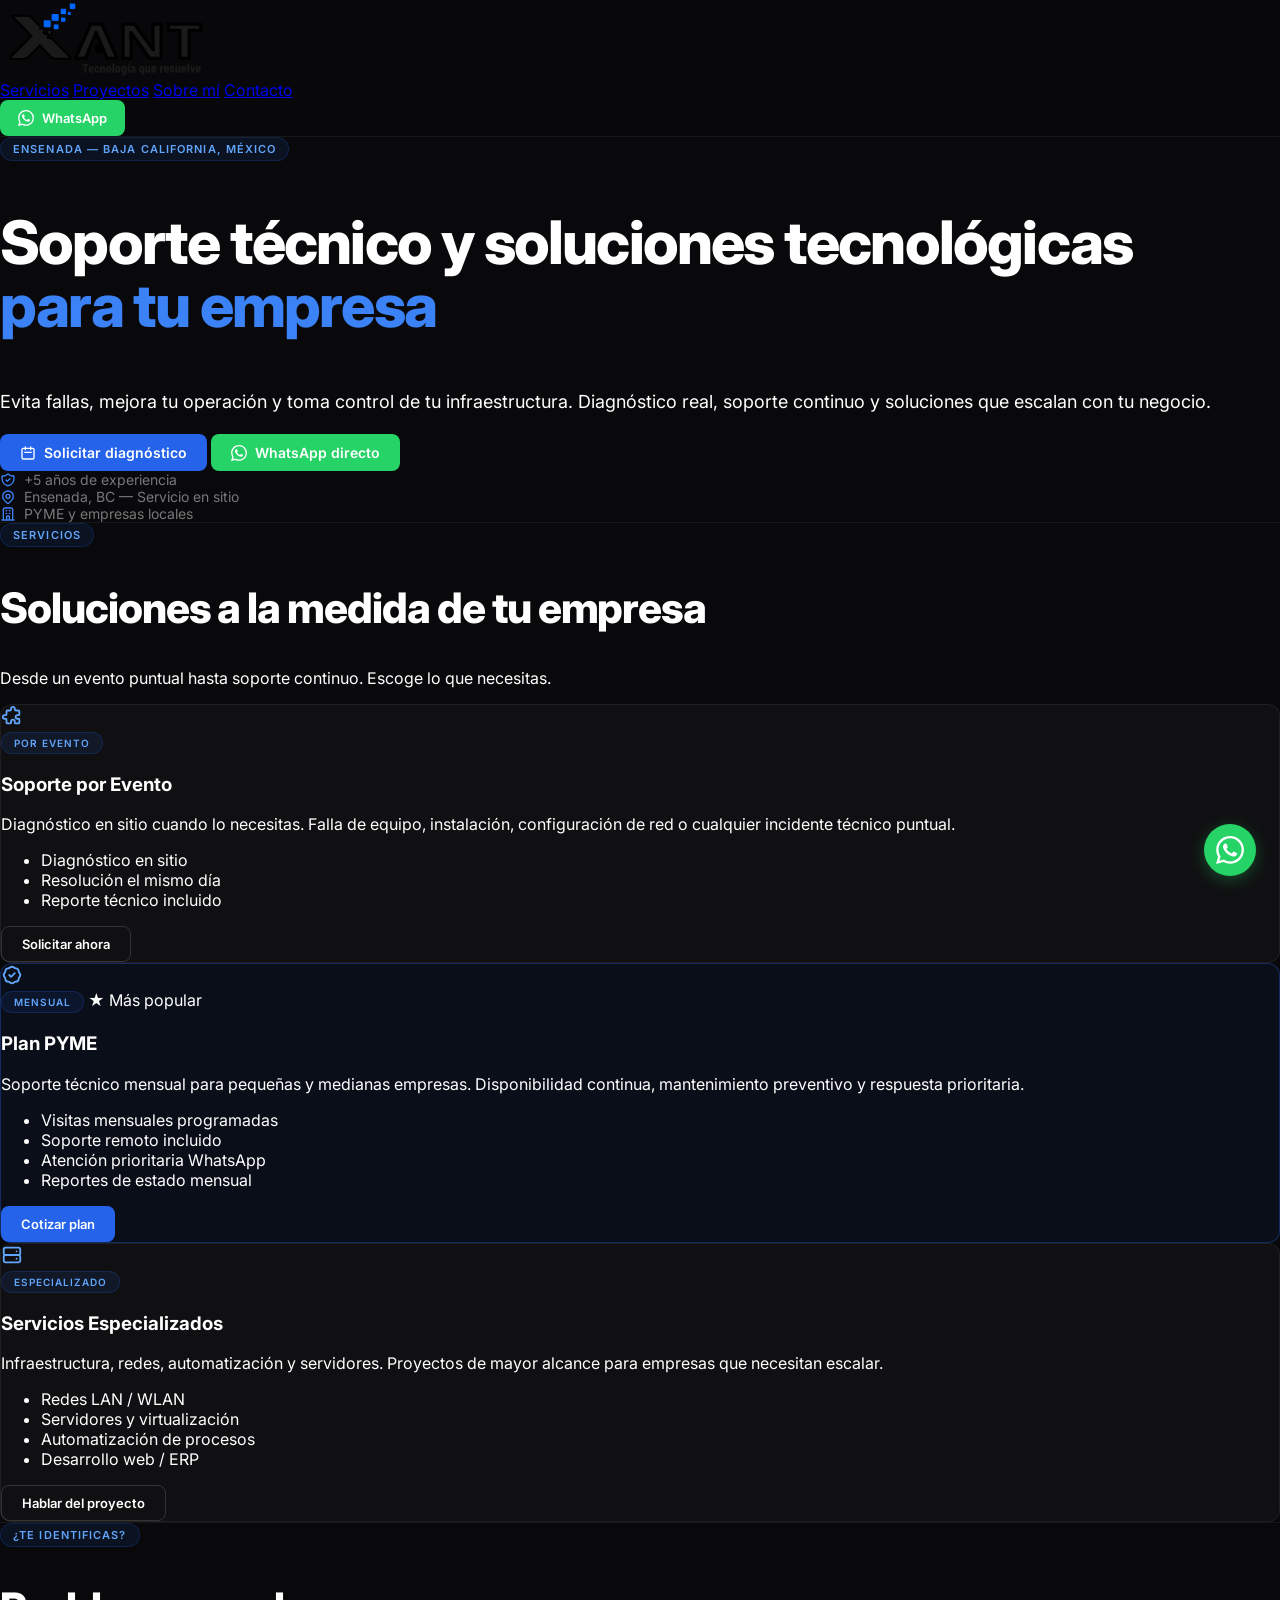
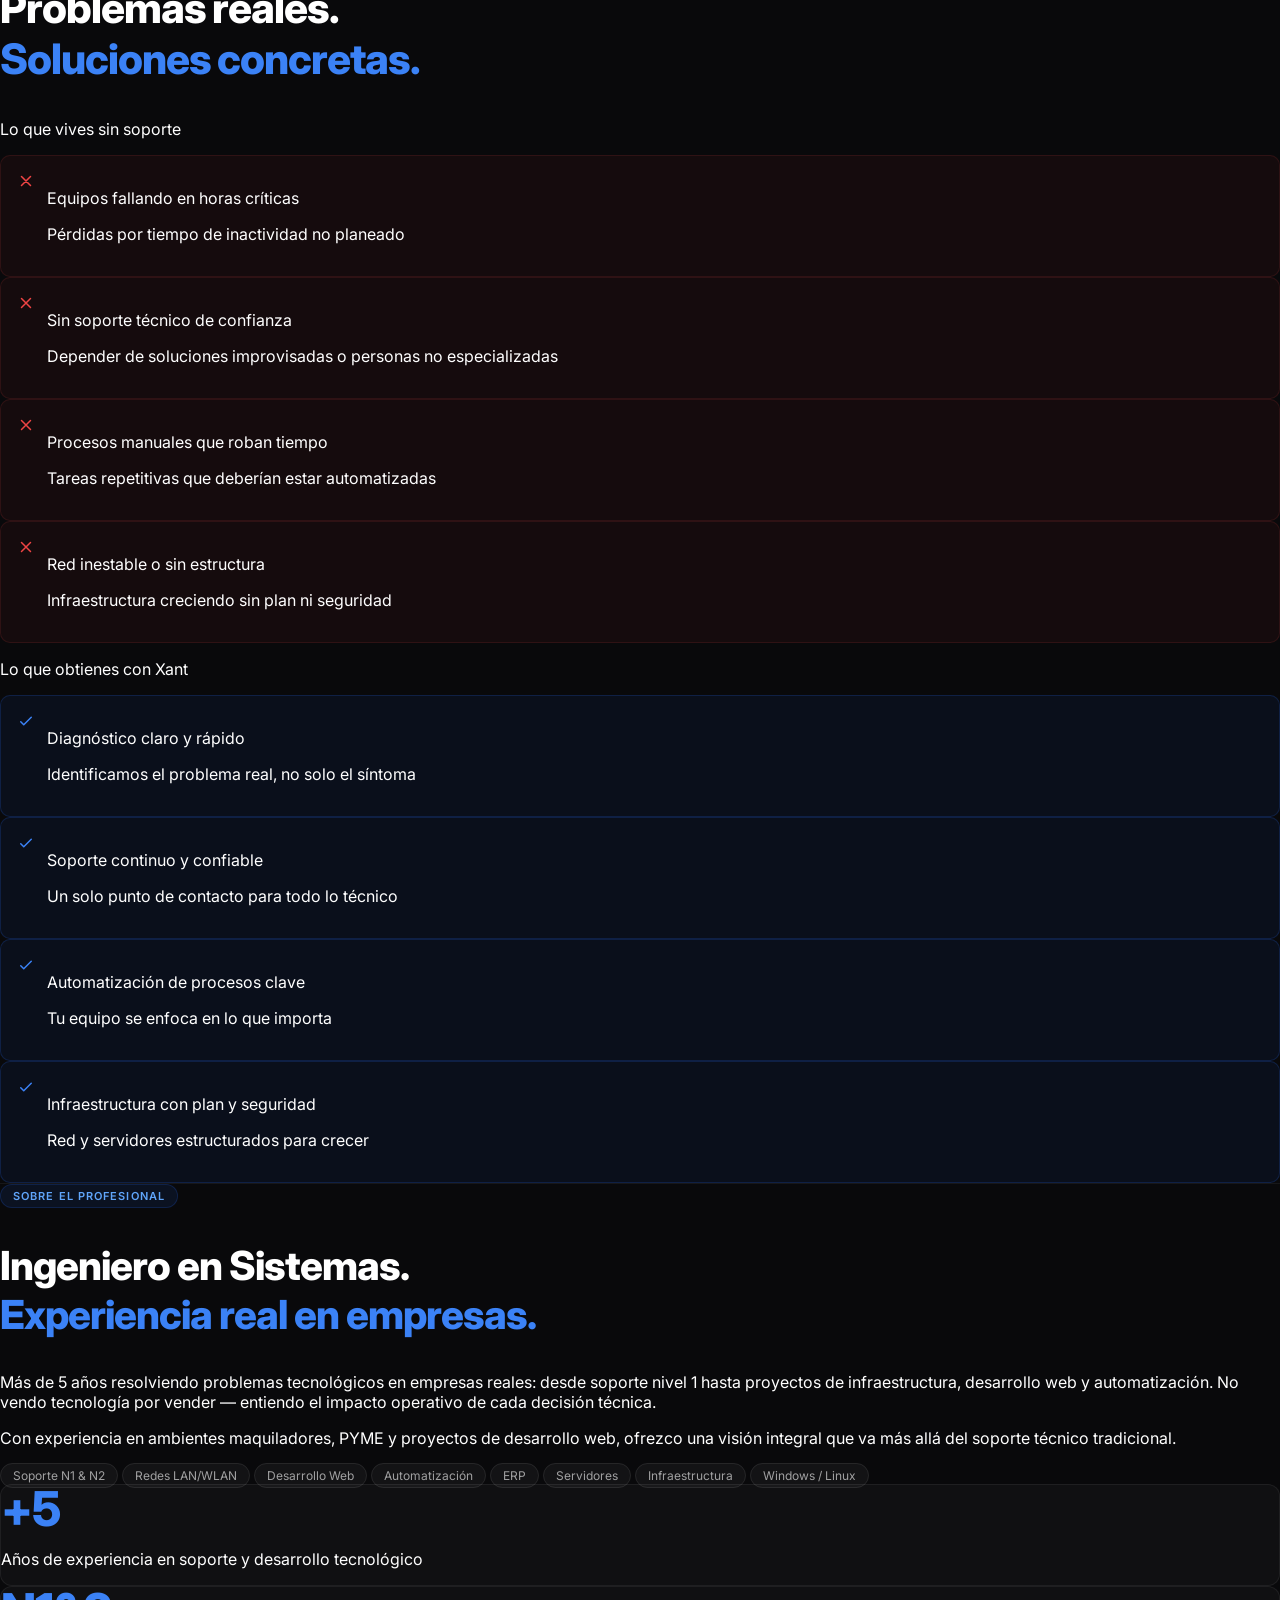
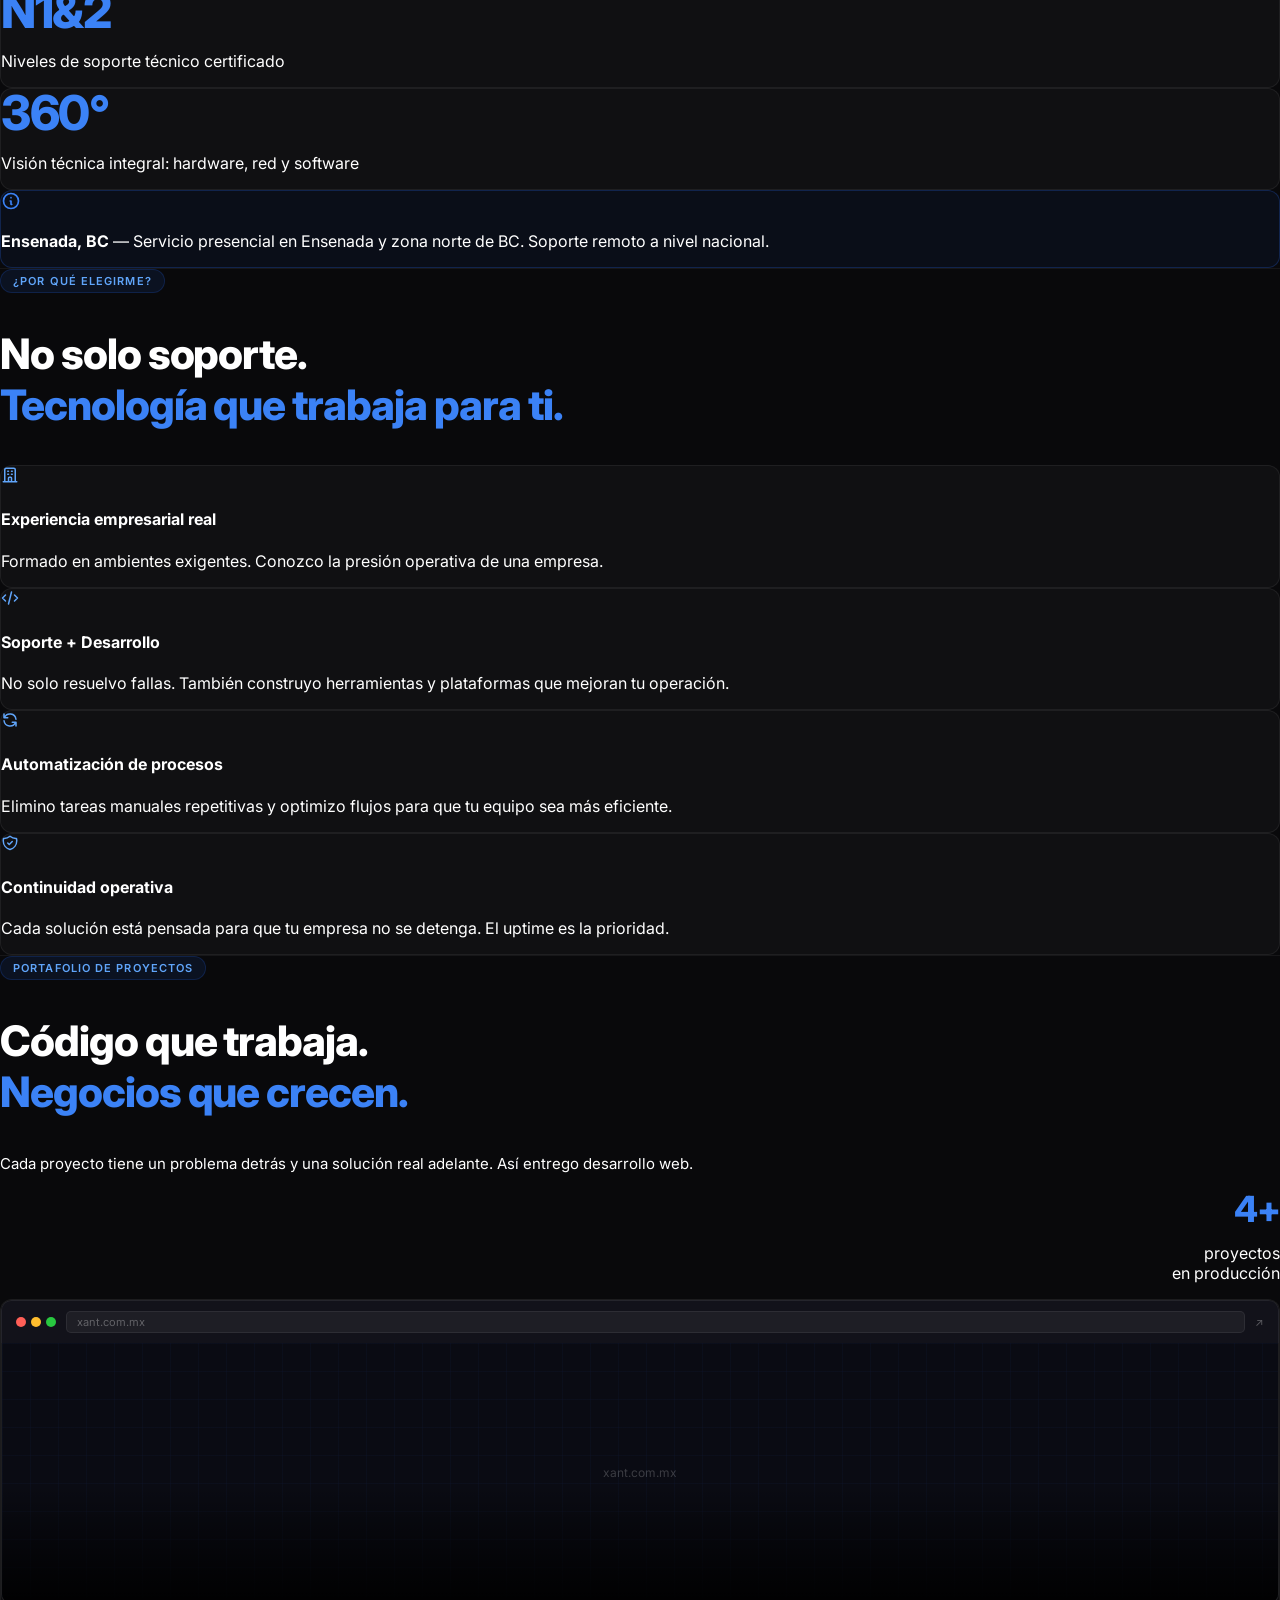
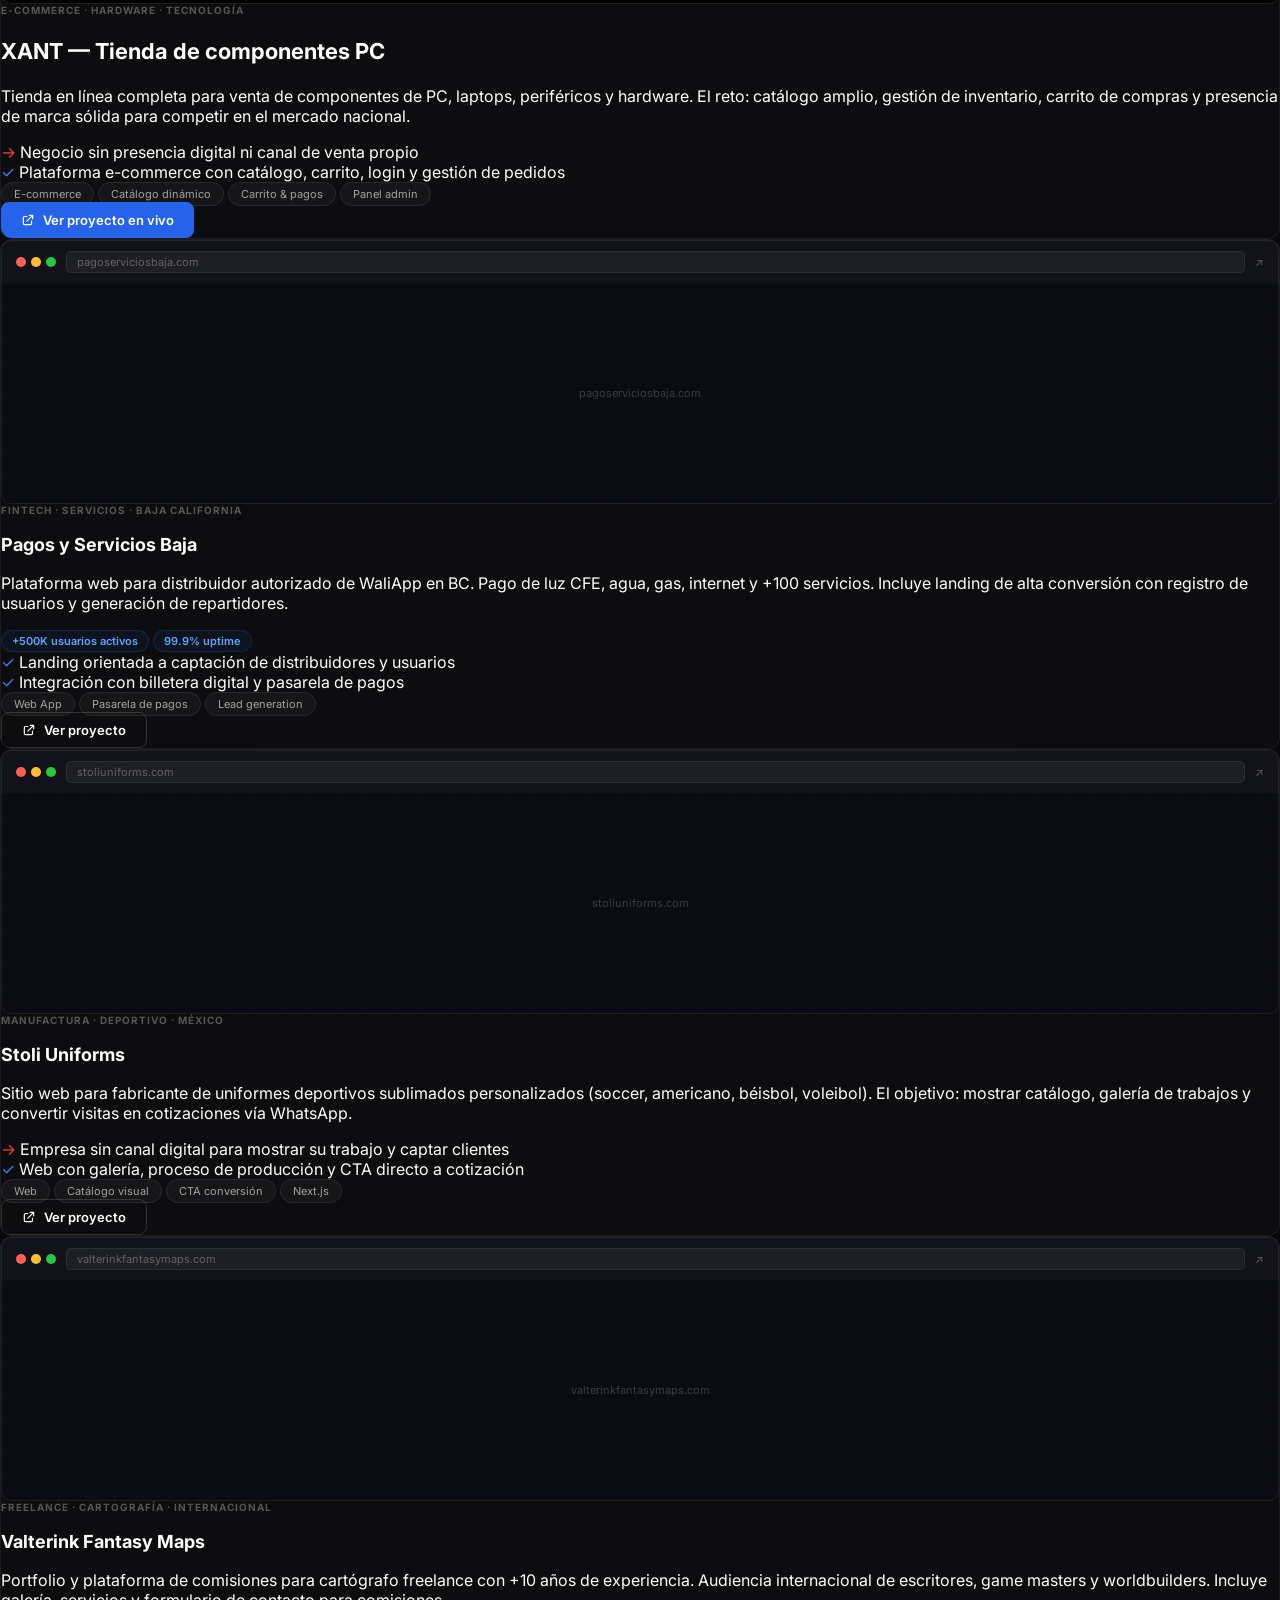
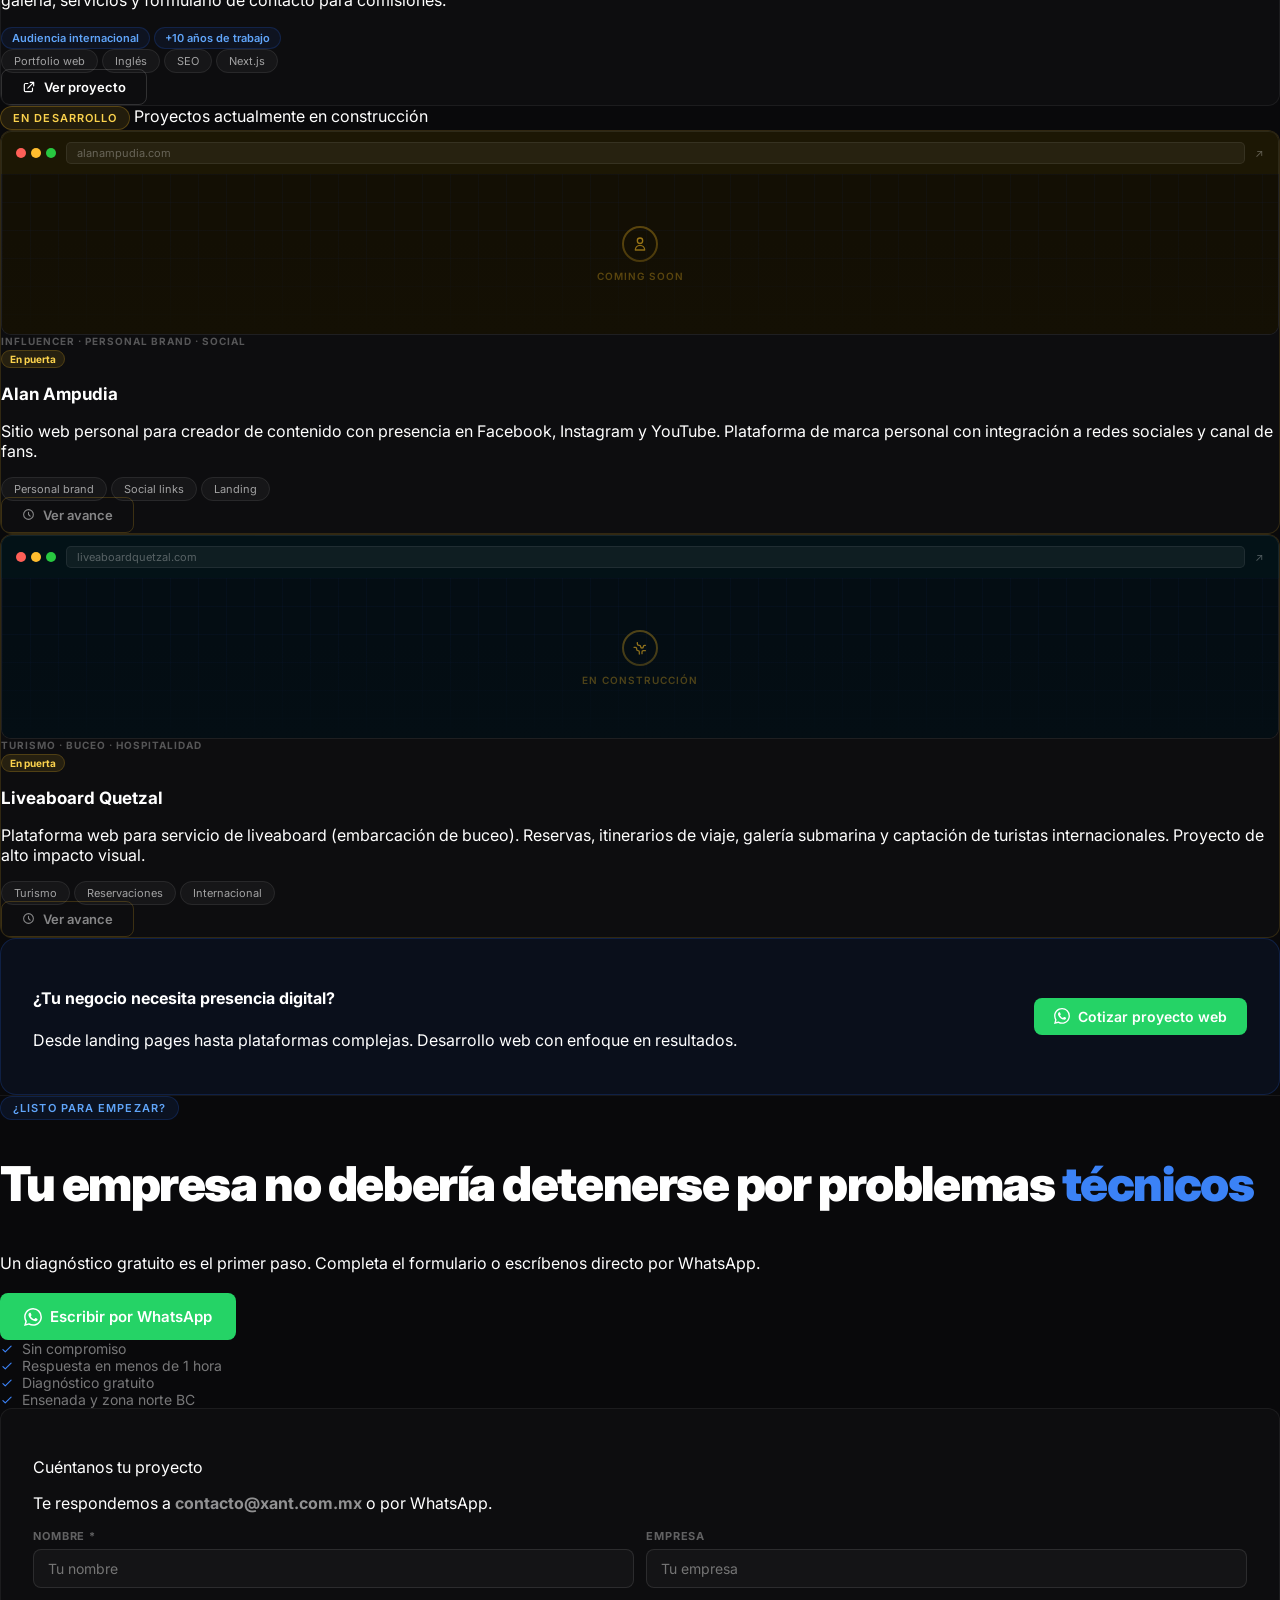
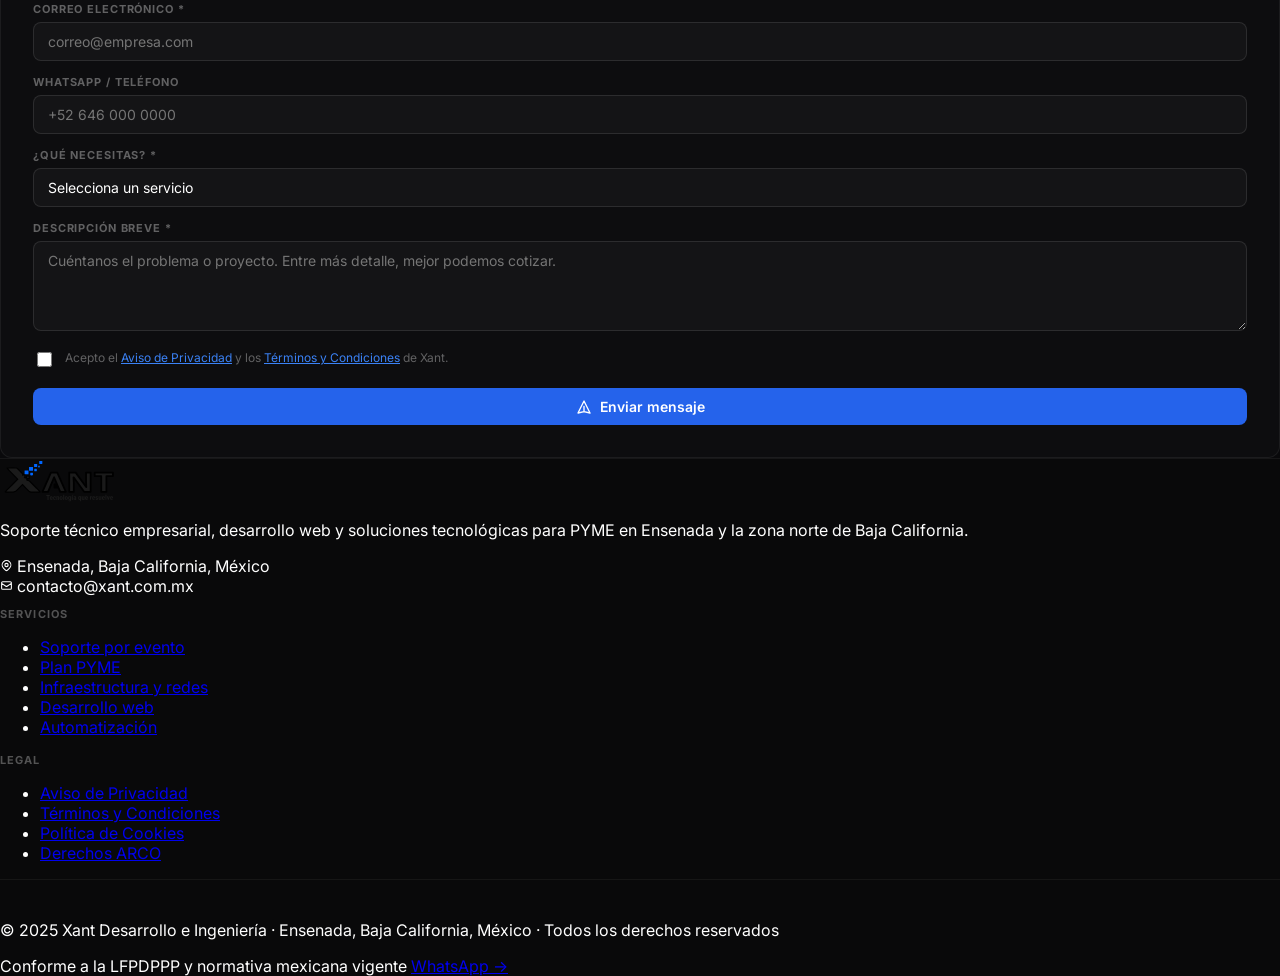
==== commit 3a9bcad9: "fix: corrige URLs de dominio xant.com.mx → xant.online en OG tags y canonical - Cambia og:url, og:im" ====
--- a/index.html
+++ b/index.html
@@ -4,15 +4,25 @@
 <meta charset="UTF-8"/>
 <meta name="viewport" content="width=device-width, initial-scale=1.0"/>
 <title>Soporte Técnico Empresarial & Soluciones Tecnológicas</title>
-<link rel="canonical" href="https://xant.com.mx/"/>
+<link rel="canonical" href="https://xant.online/"/>
 <meta property="og:title" content="Soporte Técnico Empresarial & Soluciones Tecnológicas — Xant"/>
 <meta property="og:description" content="Soporte técnico, desarrollo web y soluciones tecnológicas para empresas en Ensenada, Baja California. Diagnóstico gratuito, soporte continuo y automatización."/>
 <meta property="og:type" content="website"/>
-<meta property="og:url" content="https://xant.com.mx/"/>
+<meta property="og:url" content="https://xant.online/"/>
+<meta property="og:image" content="https://xant.online/public/og-card.png"/>
+<meta property="og:image:width" content="1200"/>
+<meta property="og:image:height" content="630"/>
+<meta property="og:image:alt" content="Xant Desarrollo e Ingeniería — Soporte técnico y soluciones tecnológicas"/>
 <meta property="og:locale" content="es_MX"/>
 <meta property="og:site_name" content="Xant Desarrollo e Ingeniería"/>
+<meta name="twitter:card" content="summary_large_image"/>
+<meta name="twitter:title" content="Soporte Técnico Empresarial & Soluciones Tecnológicas — Xant"/>
+<meta name="twitter:description" content="Soporte técnico, desarrollo web y soluciones tecnológicas para empresas en Ensenada, Baja California."/>
+<meta name="twitter:image" content="https://xant.online/public/og-card.png"/>
 <meta name="description" content="Soporte técnico, desarrollo web y soluciones tecnológicas para empresas en Ensenada, Baja California. Diagnóstico gratuito, soporte continuo y automatización."/>
 <meta name="robots" content="index, follow"/>
+<link rel="icon" type="image/svg+xml" href="public/faviconBlanco.svg">
+<link rel="icon" type="image/svg+xml" href="public/faviconNegro.svg" media="(prefers-color-scheme: light)">
 <script src="https://cdn.tailwindcss.com"></script>
 <link rel="preconnect" href="https://fonts.googleapis.com"/>
 <link rel="preconnect" href="https://fonts.gstatic.com" crossorigin/>
@@ -25,7 +35,7 @@
   "@type": "LocalBusiness",
   "name": "Xant Desarrollo e Ingeniería",
   "description": "Soporte técnico empresarial, desarrollo web y soluciones tecnológicas en Ensenada, Baja California.",
-  "url": "https://xant.com.mx",
+  "url": "https://xant.online",
   "telephone": "+526463077208",
   "address": {
     "@type": "PostalAddress",
@@ -59,17 +69,10 @@
 <!-- NAV -->
 <nav>
   <div class="max-w-6xl mx-auto px-6 py-4 flex items-center justify-between">
-    <div class="flex items-center gap-2">
-      <div class="w-8 h-8 rounded-lg bg-blue-600 flex items-center justify-center">
-        <svg width="16" height="16" fill="none" stroke="white" stroke-width="2.5" viewBox="0 0 24 24">
-          <path stroke-linecap="round" stroke-linejoin="round" d="M9 3H5a2 2 0 00-2 2v4m6-6h10a2 2 0 012 2v4M9 3v18m0 0h10a2 2 0 002-2V9M9 21H5a2 2 0 01-2-2V9m0 0h18"/>
-        </svg>
-      </div>
-      <div>
-        <div style="font-family:'Inter',sans-serif;font-weight:900;font-size:17px;letter-spacing:0.04em;line-height:1;">XANT<span style="color:#3B82F6;">.</span></div>
-        <div style="font-size:9px;letter-spacing:0.13em;color:rgba(255,255,255,0.3);text-transform:uppercase;font-family:'Inter',sans-serif;font-weight:500;margin-top:2px;">Desarrollo e Ingeniería</div>
-      </div>
-    </div>
+    <a href="/" class="logo-link">
+      <img src="public/blanco.svg" alt="Xant Desarrollo e Ingeniería" class="logo-full" width="268" height="36">
+      <img src="public/iconoblanco.svg" alt="Xant" class="logo-icon" width="38" height="32">
+    </a>
     <div class="hidden md:flex items-center gap-8">
       <a href="#servicios" class="text-sm text-white/50 hover:text-white transition-colors">Servicios</a>
       <a href="#proyectos" class="text-sm text-white/50 hover:text-white transition-colors">Proyectos</a>
@@ -456,10 +459,10 @@
                 <span style="background:#28C840;"></span>
               </div>
               <div class="browser-url">xant.com.mx</div>
-              <a href="https://xant.com.mx/" target="_blank" rel="noopener" style="color:rgba(255,255,255,0.3);font-size:11px;text-decoration:none;flex-shrink:0;">↗</a>
+              <a href="https://xant.online/" target="_blank" rel="noopener" style="color:rgba(255,255,255,0.3);font-size:11px;text-decoration:none;flex-shrink:0;">↗</a>
             </div>
             <div class="browser-screen">
-              <img src="https://xant.com.mx/uploads/196541174-3187/logos/16983c8b60cda9.png" 
+              <img src="https://xant.online/uploads/196541174-3187/logos/16983c8b60cda9.png" 
                    id="prev-xant" alt="Vista previa xant.com.mx" class="screen-img" 
                    style="object-fit:contain;object-position:center;background:#0a0e1a;padding:40px;"
                    onerror="this.style.display='none';this.nextElementSibling.style.display='flex'"/>
@@ -493,7 +496,7 @@
               <span class="skill-pill" style="font-size:11px;">Carrito & pagos</span>
               <span class="skill-pill" style="font-size:11px;">Panel admin</span>
             </div>
-            <a href="https://xant.com.mx/" target="_blank" rel="noopener" class="btn-primary" style="font-size:13px;align-self:flex-start;">
+            <a href="https://xant.online/" target="_blank" rel="noopener" class="btn-primary" style="font-size:13px;align-self:flex-start;">
               <svg width="14" height="14" fill="none" stroke="currentColor" stroke-width="2" viewBox="0 0 24 24"><path stroke-linecap="round" stroke-linejoin="round" d="M10 6H6a2 2 0 00-2 2v10a2 2 0 002 2h10a2 2 0 002-2v-4M14 4h6m0 0v6m0-6L10 14"/></svg>
               Ver proyecto en vivo
             </a>
@@ -894,14 +897,11 @@
 
       <!-- Brand -->
       <div class="md:col-span-2">
-        <div class="flex items-center gap-2 mb-4">
-          <div class="w-7 h-7 rounded-lg bg-blue-600 flex items-center justify-center">
-            <svg width="14" height="14" fill="none" stroke="white" stroke-width="2.5" viewBox="0 0 24 24"><path stroke-linecap="round" stroke-linejoin="round" d="M9 3H5a2 2 0 00-2 2v4m6-6h10a2 2 0 012 2v4M9 3v18m0 0h10a2 2 0 002-2V9M9 21H5a2 2 0 01-2-2V9m0 0h18"/></svg>
-          </div>
-          <div>
-            <div style="font-family:'Inter',sans-serif;font-weight:900;font-size:15px;letter-spacing:0.04em;line-height:1;">XANT<span style="color:#3B82F6;">.</span></div>
-            <div style="font-size:8px;letter-spacing:0.13em;color:rgba(255,255,255,0.25);text-transform:uppercase;font-family:'Inter',sans-serif;font-weight:500;margin-top:2px;">Desarrollo e Ingeniería</div>
-          </div>
+        <div class="logo-footer mb-4">
+          <a href="/">
+            <img src="public/blanco.svg" alt="Xant Desarrollo e Ingeniería" class="logo-full" width="232" height="31">
+            <img src="public/iconoblanco.svg" alt="Xant" class="logo-icon" width="33" height="28">
+          </a>
         </div>
         <p class="text-white/35 text-sm leading-relaxed mb-4 max-w-xs">
           Soporte técnico empresarial, desarrollo web y soluciones tecnológicas para PYME en Ensenada y la zona norte de Baja California.
--- a/css/base.css
+++ b/css/base.css
@@ -45,6 +45,30 @@
   top: 0;
   z-index: 100;
 }
+
+/* --- Logo --- */
+.logo-link {
+  display: flex;
+  align-items: center;
+  text-decoration: none;
+}
+.logo-full {
+  height: 80px;
+  width: auto;
+  display: block;
+}
+.logo-icon {
+  height: 32px;
+  width: auto;
+  display: none;
+}
+@media (max-width: 767px) {
+  .logo-full { display: none; }
+  .logo-icon { display: block; }
+}
+.logo-footer { display: flex; align-items: center; }
+.logo-footer .logo-full { height: 45px; }
+.logo-footer .logo-icon { height: 28px; }
 
 /* --- Buttons --- */
 .btn-primary {
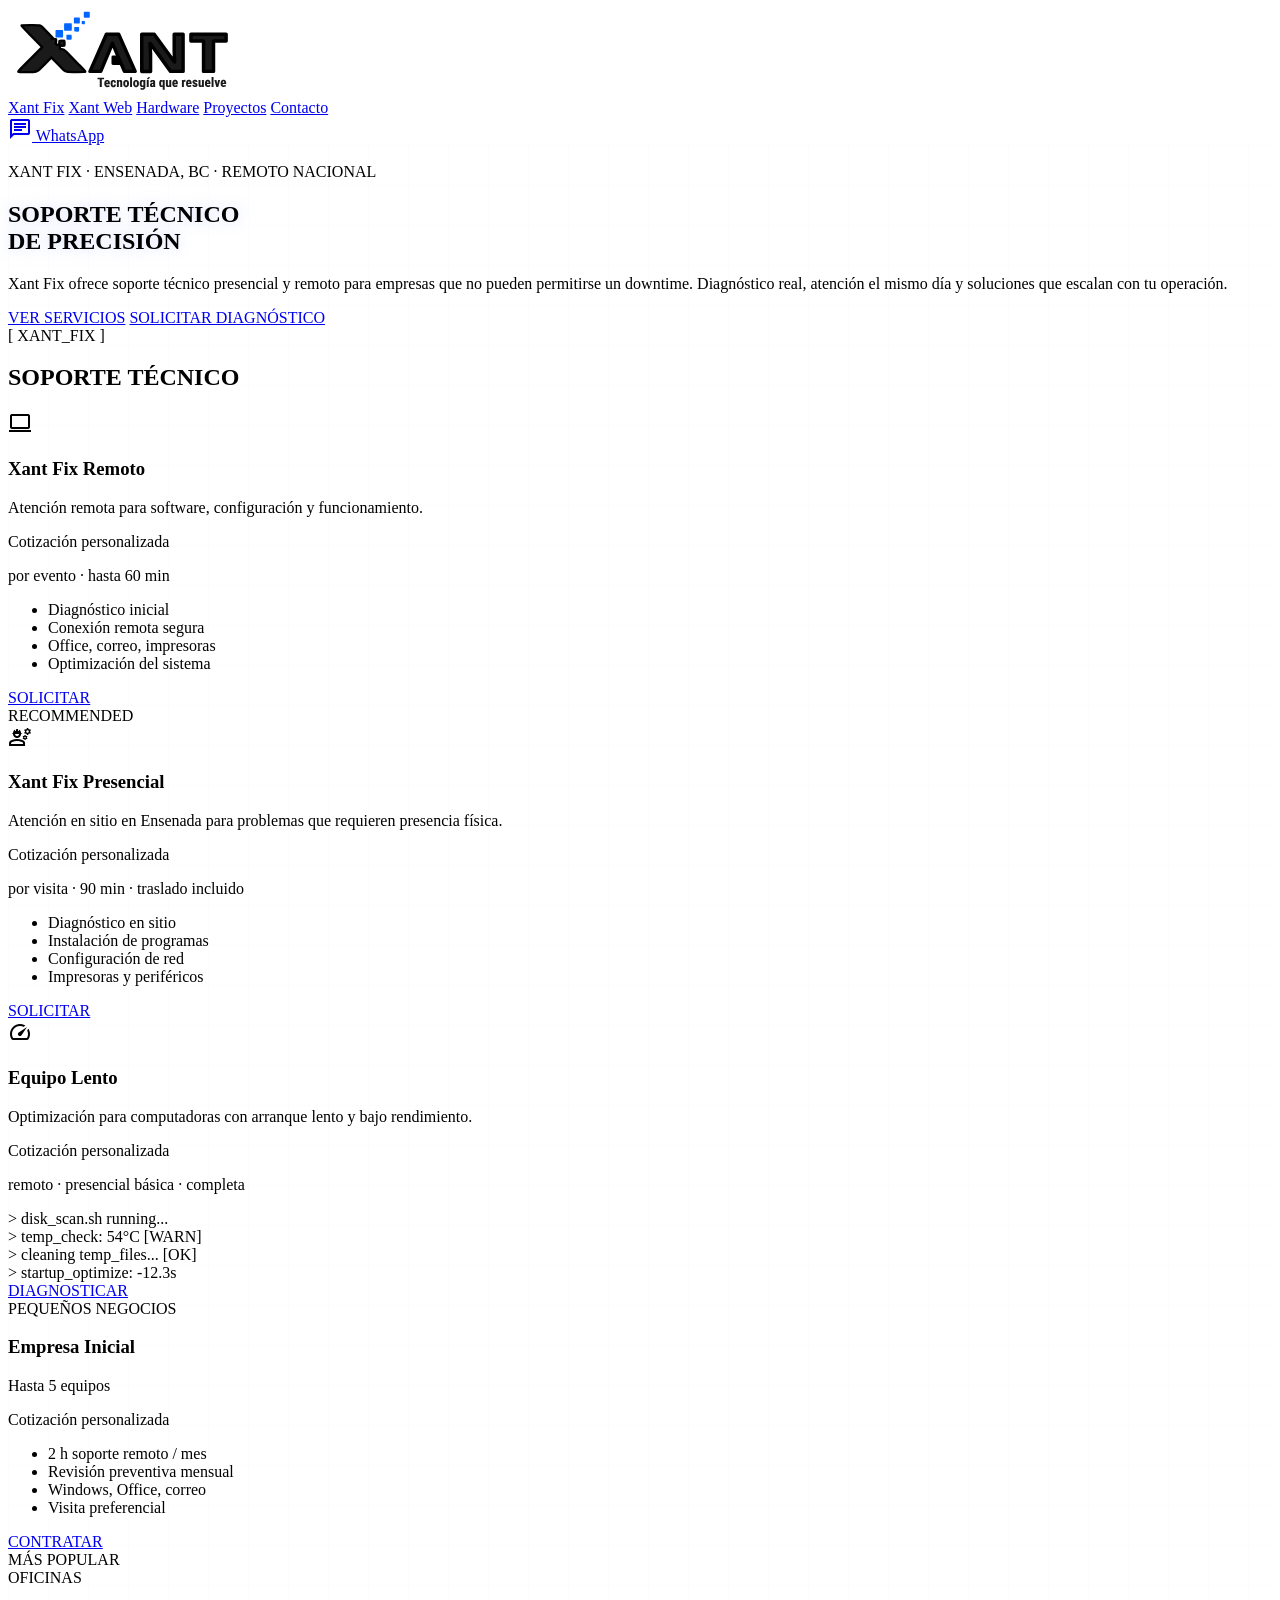
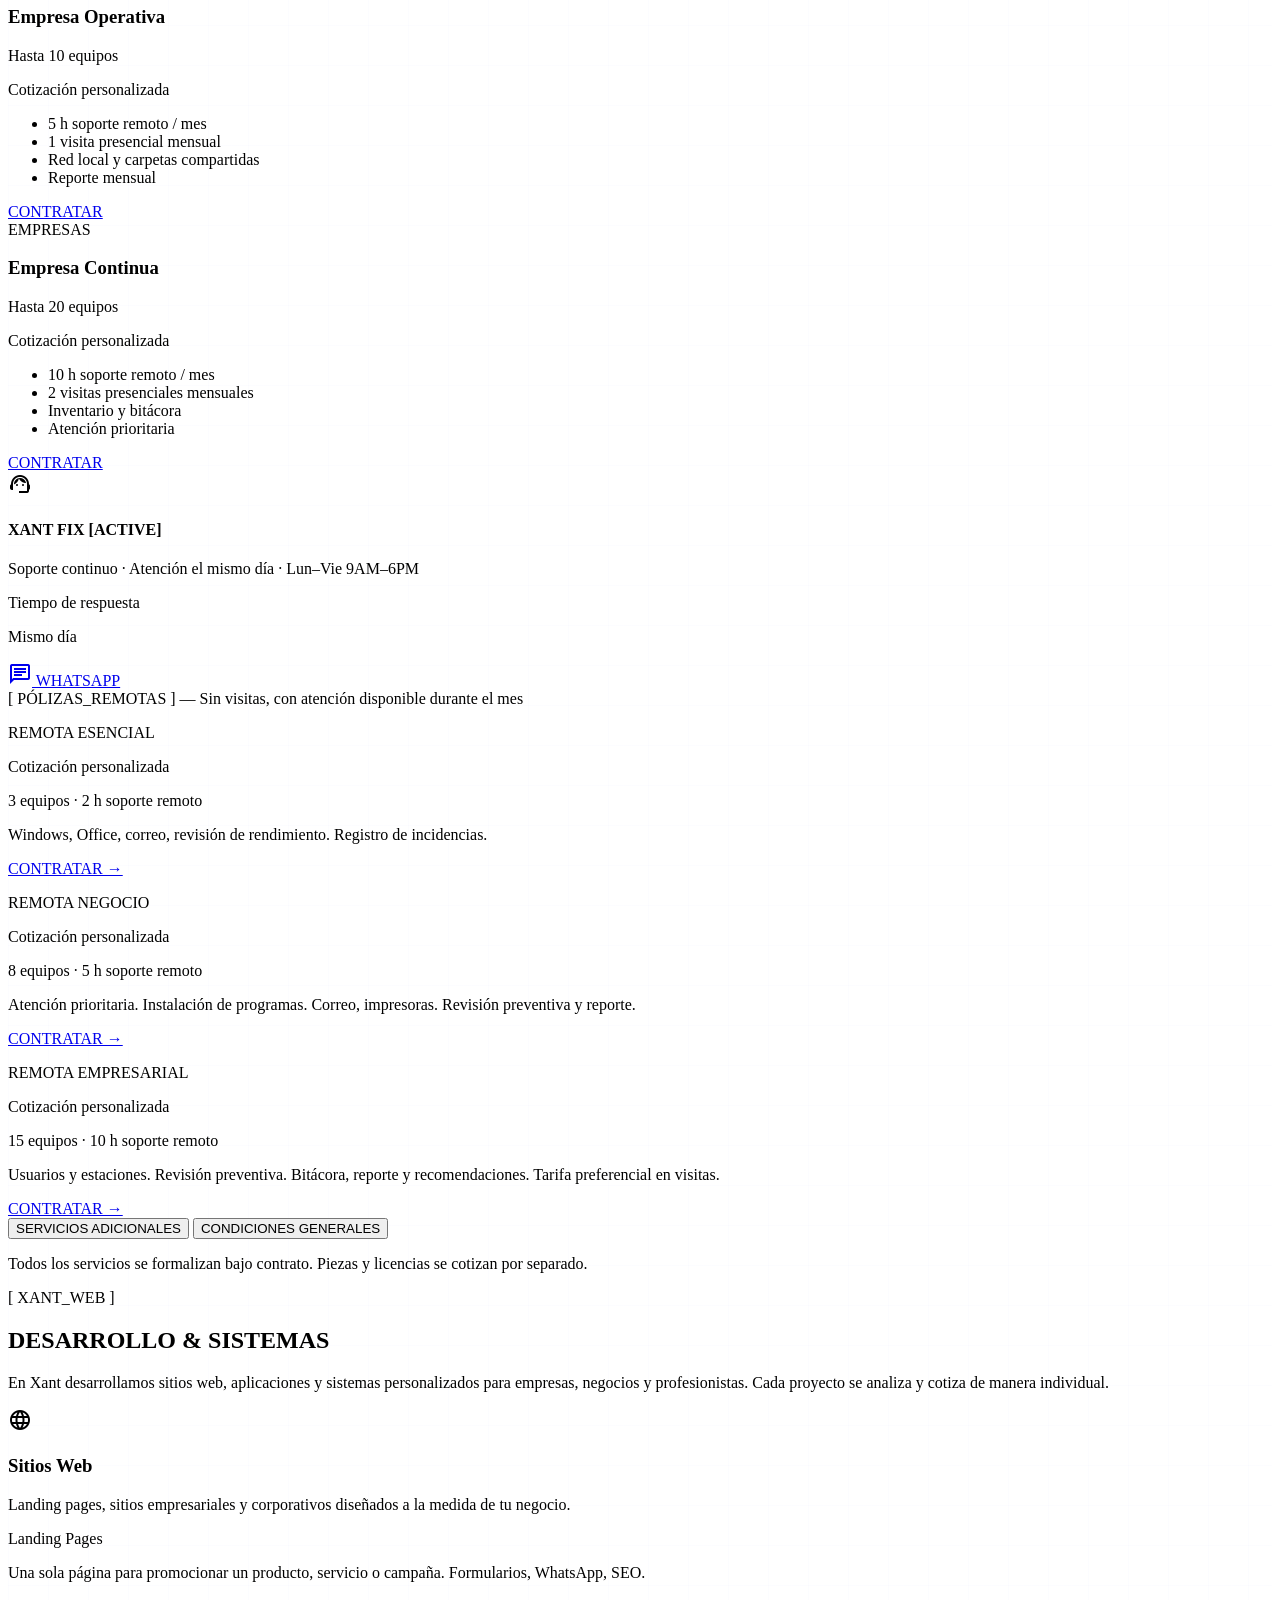
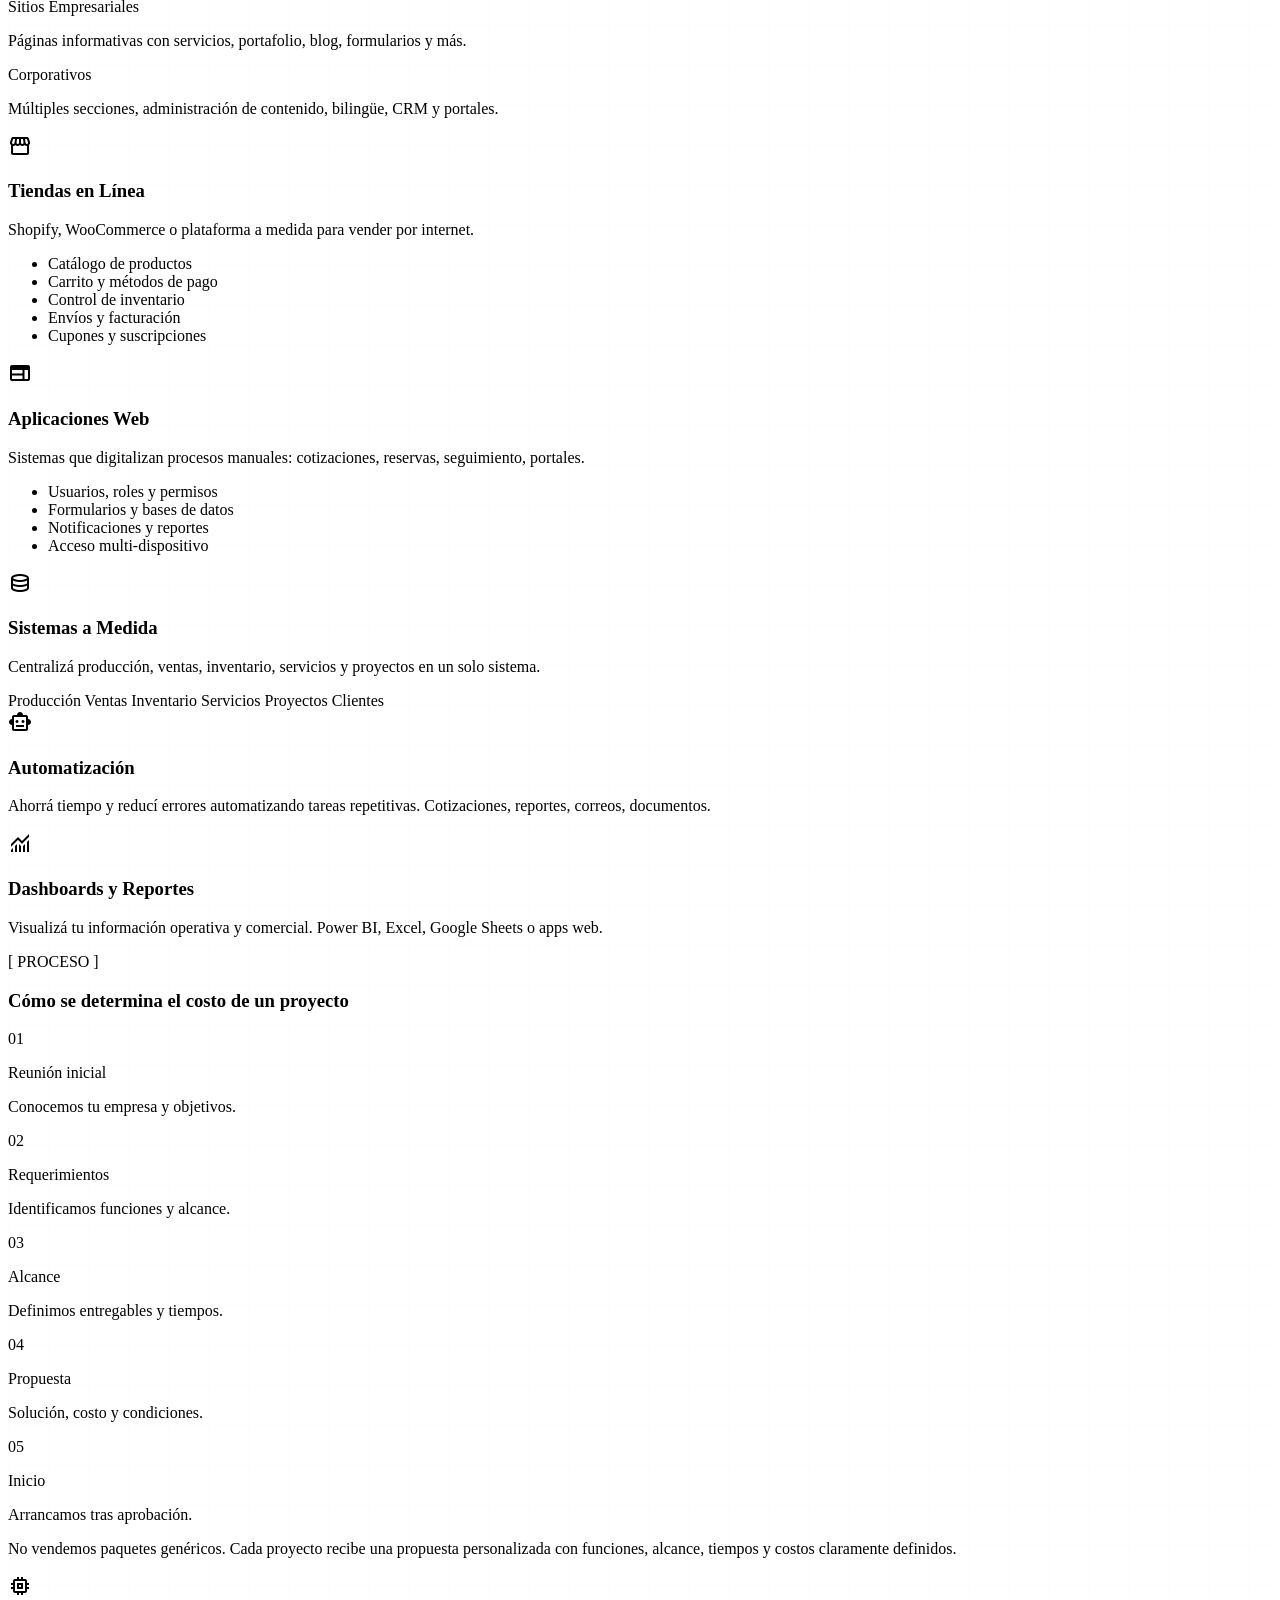
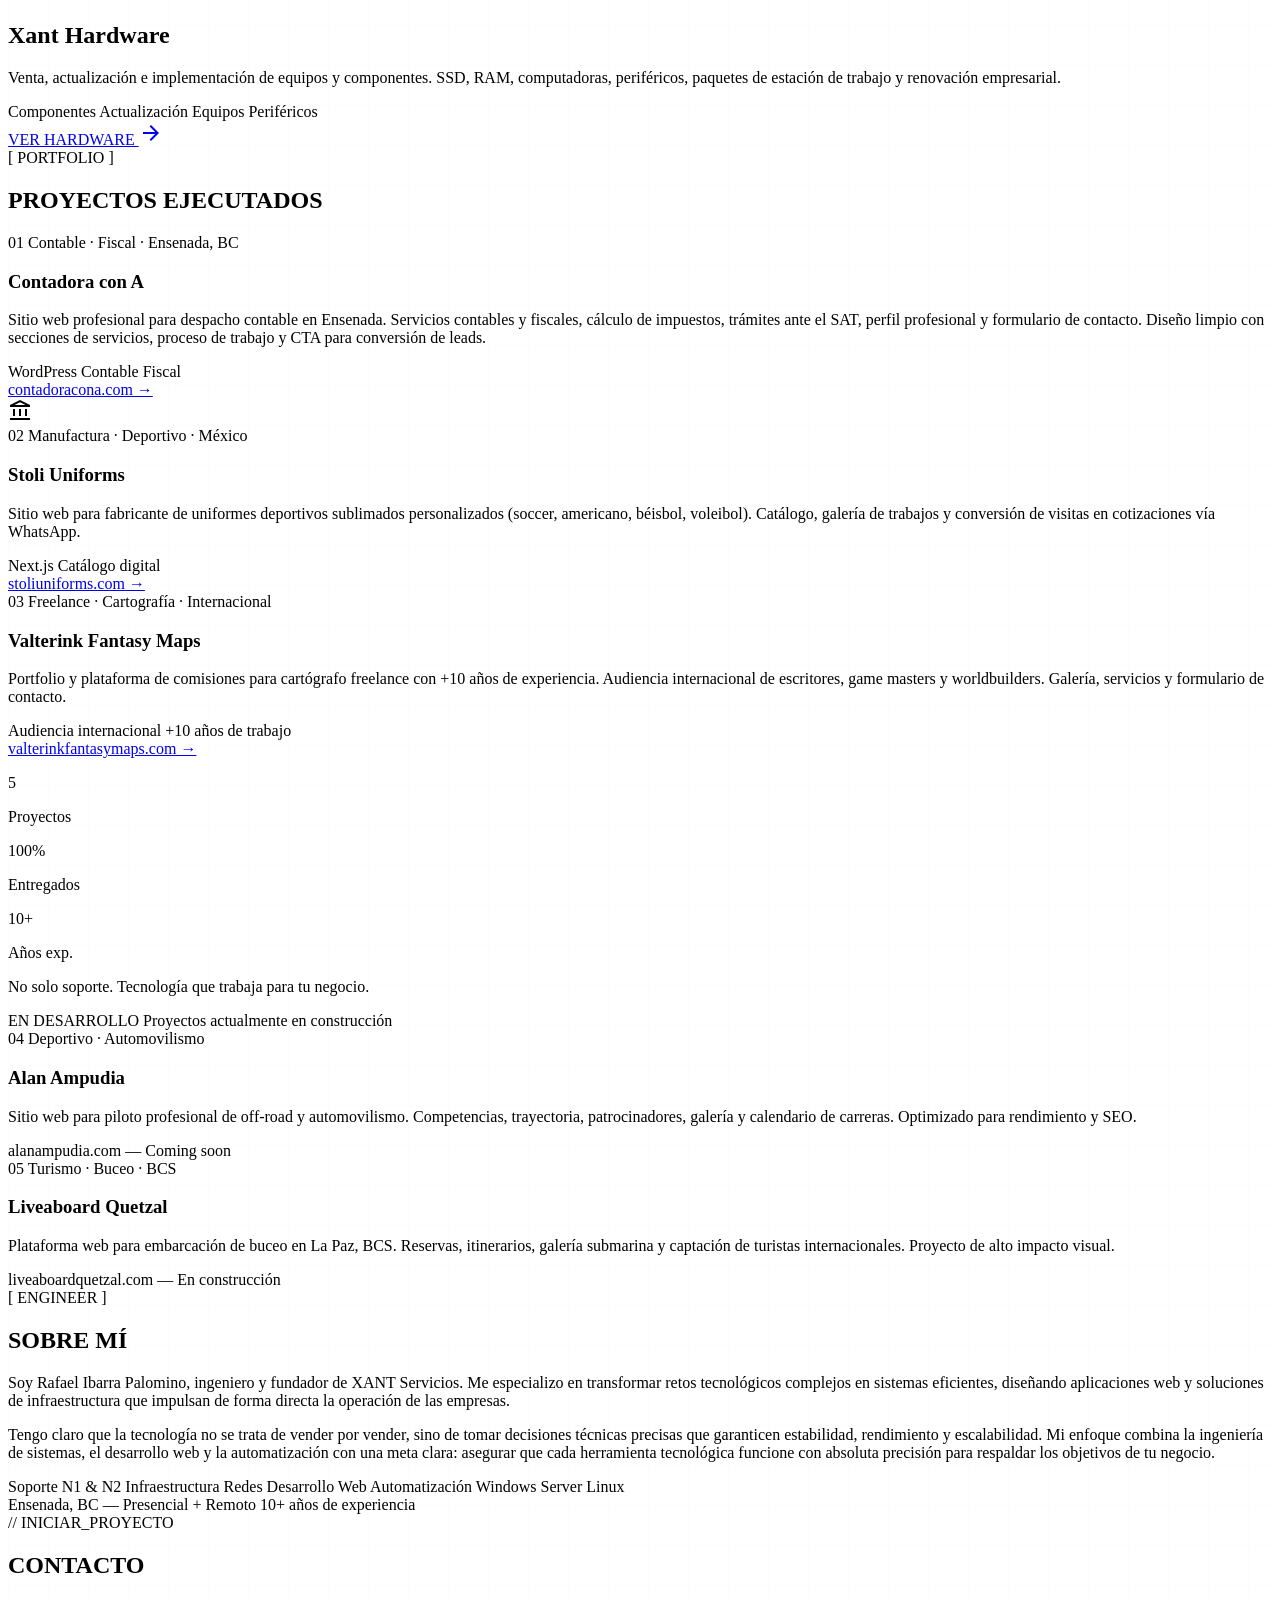
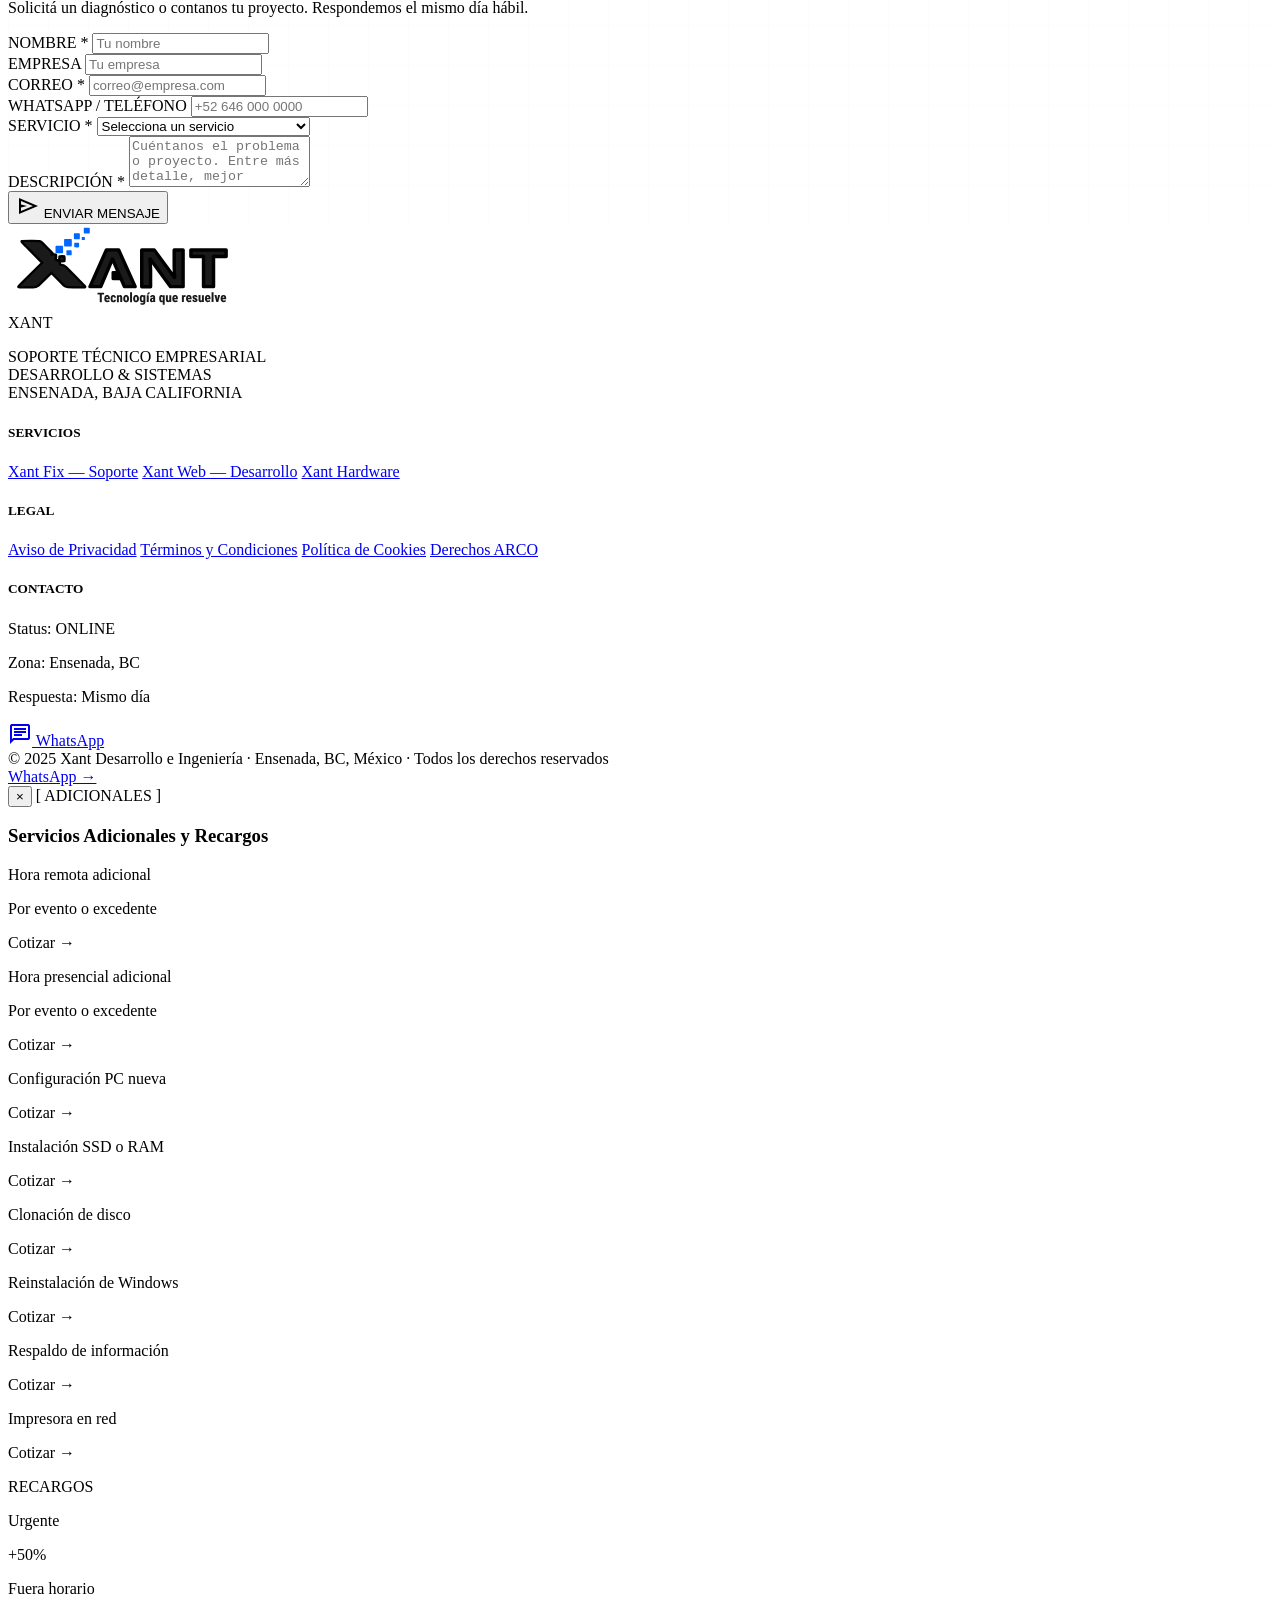
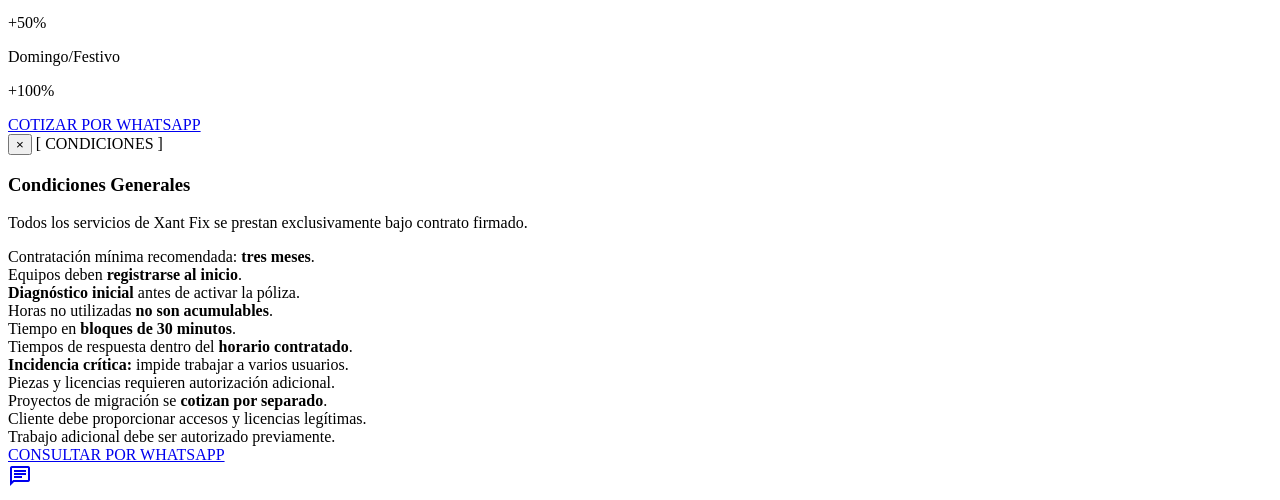
==== commit 9bea58d3: "feat: Contadora con A como proyecto destacado #01, reemplaza Pagos y Servicios" ====
--- a/index.html
+++ b/index.html
@@ -1,965 +1,873 @@
 <!DOCTYPE html>
-<html lang="es">
+<html class="dark" lang="es">
 <head>
-<meta charset="UTF-8"/>
-<meta name="viewport" content="width=device-width, initial-scale=1.0"/>
-<title>Soporte Técnico Empresarial & Soluciones Tecnológicas</title>
-<link rel="canonical" href="https://xant.online/"/>
-<meta property="og:title" content="Soporte Técnico Empresarial & Soluciones Tecnológicas — Xant"/>
-<meta property="og:description" content="Soporte técnico, desarrollo web y soluciones tecnológicas para empresas en Ensenada, Baja California. Diagnóstico gratuito, soporte continuo y automatización."/>
-<meta property="og:type" content="website"/>
-<meta property="og:url" content="https://xant.online/"/>
-<meta property="og:image" content="https://xant.online/public/og-card.png"/>
-<meta property="og:image:width" content="1200"/>
-<meta property="og:image:height" content="630"/>
-<meta property="og:image:alt" content="Xant Desarrollo e Ingeniería — Soporte técnico y soluciones tecnológicas"/>
-<meta property="og:locale" content="es_MX"/>
-<meta property="og:site_name" content="Xant Desarrollo e Ingeniería"/>
-<meta name="twitter:card" content="summary_large_image"/>
-<meta name="twitter:title" content="Soporte Técnico Empresarial & Soluciones Tecnológicas — Xant"/>
-<meta name="twitter:description" content="Soporte técnico, desarrollo web y soluciones tecnológicas para empresas en Ensenada, Baja California."/>
-<meta name="twitter:image" content="https://xant.online/public/og-card.png"/>
-<meta name="description" content="Soporte técnico, desarrollo web y soluciones tecnológicas para empresas en Ensenada, Baja California. Diagnóstico gratuito, soporte continuo y automatización."/>
-<meta name="robots" content="index, follow"/>
+<meta charset="utf-8"/>
+<meta content="width=device-width, initial-scale=1.0" name="viewport"/>
+<title>Xant — Soporte Técnico de Precisión & Desarrollo Tecnológico</title>
+<meta name="description" content="Xant Fix: soporte técnico presencial y remoto. Xant Web: desarrollo de sitios, apps y sistemas a medida. Ensenada, BC · Remoto nacional."/>
+<script src="https://cdn.tailwindcss.com?plugins=forms,container-queries"></script>
+<link href="https://fonts.googleapis.com/css2?family=Space+Grotesk:wght@400;500;600;700;800&family=JetBrains+Mono:wght@400;500;700&family=Geist:wght@300;400;500;600&family=Material+Symbols+Outlined:wght,FILL@100..700,0..1&display=swap" rel="stylesheet"/>
 <link rel="icon" type="image/svg+xml" href="public/faviconBlanco.svg">
-<link rel="icon" type="image/svg+xml" href="public/faviconNegro.svg" media="(prefers-color-scheme: light)">
-<script src="https://cdn.tailwindcss.com"></script>
-<link rel="preconnect" href="https://fonts.googleapis.com"/>
-<link rel="preconnect" href="https://fonts.gstatic.com" crossorigin/>
-<link href="https://fonts.googleapis.com/css2?family=Inter:wght@400;500;600;700;800;900&display=swap" rel="stylesheet"/>
-<link rel="stylesheet" href="css/base.css"/>
-<link rel="stylesheet" href="css/index.css"/>
-<script type="application/ld+json">
-{
-  "@context": "https://schema.org",
-  "@type": "LocalBusiness",
-  "name": "Xant Desarrollo e Ingeniería",
-  "description": "Soporte técnico empresarial, desarrollo web y soluciones tecnológicas en Ensenada, Baja California.",
-  "url": "https://xant.online",
-  "telephone": "+526463077208",
-  "address": {
-    "@type": "PostalAddress",
-    "addressLocality": "Ensenada",
-    "addressRegion": "Baja California",
-    "addressCountry": "MX"
-  },
-  "areaServed": {
-    "@type": "GeoCircle",
-    "geoMidpoint": {
-      "@type": "GeoCoordinates",
-      "latitude": 31.8664,
-      "longitude": -116.6044
-    },
-    "geoRadius": "50000"
-  },
-  "sameAs": []
+<script id="tailwind-config">
+tailwind.config = {
+  darkMode: "class",
+  theme: {
+    extend: {
+      colors: {
+        "primary-fixed-dim": "#b3c5ff", "tertiary": "#b9c8de", "secondary-container": "#00d2fd",
+        "secondary-fixed-dim": "#3cd7ff", "inverse-primary": "#0054d6", "on-surface": "#e5e2e3",
+        "primary": "#b3c5ff", "surface-bright": "#3a393a", "on-primary-container": "#f8f7ff",
+        "surface-tint": "#b3c5ff", "on-background": "#e5e2e3", "surface-container-highest": "#353436",
+        "surface-container-lowest": "#0e0e0f", "error": "#ffb4ab", "outline": "#8c90a1",
+        "secondary": "#a2e7ff", "secondary-fixed": "#b4ebff", "primary-container": "#0066ff",
+        "inverse-on-surface": "#313031", "error-container": "#93000a", "on-primary-fixed": "#001849",
+        "surface-container": "#201f20", "primary-fixed": "#dae1ff", "surface-variant": "#353436",
+        "background": "#131314", "on-surface-variant": "#c2c6d8", "surface-container-high": "#2a2a2b",
+        "surface": "#131314", "inverse-surface": "#e5e2e3", "surface-container-low": "#1c1b1c",
+        "surface-dim": "#131314", "outline-variant": "#424656", "on-primary": "#002b75", "xant-green": "#25D366"
+      },
+      borderRadius: { "DEFAULT": "0.125rem", "lg": "0.25rem", "xl": "0.5rem", "full": "0.75rem" },
+      spacing: { "margin-mobile": "20px", "gutter": "24px", "margin-desktop": "64px", "container-max": "1440px", "unit": "4px" },
+      fontFamily: {
+        "display-lg-mobile": ["Space Grotesk"], "label-mono": ["JetBrains Mono"], "body-lg": ["Geist"],
+        "body-md": ["Geist"], "label-caps": ["JetBrains Mono"], "headline-md": ["Space Grotesk"],
+        "display-lg": ["Space Grotesk"]
+      },
+      fontSize: {
+        "display-lg-mobile": ["40px",{lineHeight:"1.2",letterSpacing:"-0.02em",fontWeight:"700"}],
+        "label-mono": ["14px",{lineHeight:"1.0",letterSpacing:"0.05em",fontWeight:"500"}],
+        "body-lg": ["18px",{lineHeight:"1.6",fontWeight:"400"}], "body-md": ["16px",{lineHeight:"1.6",fontWeight:"400"}],
+        "label-caps": ["12px",{lineHeight:"1.0",letterSpacing:"0.15em",fontWeight:"700"}],
+        "headline-md": ["32px",{lineHeight:"1.3",fontWeight:"600"}],
+        "display-lg": ["72px",{lineHeight:"1.1",letterSpacing:"-0.04em",fontWeight:"700"}]
+      }
+    }
+  }
 }
 </script>
+<style>
+  .material-symbols-outlined { font-variation-settings: 'FILL' 0, 'wght' 400, 'GRAD' 0, 'opsz' 24; }
+  .technical-grid { background-size: 40px 40px; background-image: linear-gradient(to right, rgba(179,197,255,0.04) 1px, transparent 1px), linear-gradient(to bottom, rgba(179,197,255,0.04) 1px, transparent 1px); }
+  .blue-glow { box-shadow: 0 0 40px 10px rgba(179,197,255,0.12); }
+  .scanline { background: linear-gradient(to bottom, rgba(179,197,255,0) 50%, rgba(179,197,255,0.04) 50%); background-size: 100% 4px; }
+  .kinetic-text { text-shadow: 0 0 12px rgba(179,197,255,0.5); }
+  @keyframes pulse-dot { 0%{transform:scale(0.95);opacity:0.7} 50%{transform:scale(1.2);opacity:1} 100%{transform:scale(0.95);opacity:0.7} }
+  .live-pulse { animation: pulse-dot 2s infinite; }
+
+  /* Background animation — subtle radial pulse */
+  @keyframes bg-pulse { 0%,100%{opacity:0.3} 50%{opacity:0.6} }
+  .bg-aura { animation: bg-pulse 6s ease-in-out infinite; }
+  .bg-aura-delayed { animation: bg-pulse 6s ease-in-out 3s infinite; }
+
+  /* Entrance animations */
+  @keyframes fade-up { from{opacity:0;transform:translateY(24px)} to{opacity:1;transform:translateY(0)} }
+  @keyframes fade-in { from{opacity:0} to{opacity:1} }
+  .reveal { opacity:0; }
+  .reveal.visible { animation: fade-up 0.7s ease-out forwards; }
+  .reveal-delay-1.visible { animation-delay: 0.1s; }
+  .reveal-delay-2.visible { animation-delay: 0.2s; }
+  .reveal-delay-3.visible { animation-delay: 0.3s; }
+  .reveal-delay-4.visible { animation-delay: 0.4s; }
+
+  /* Terminal Splash */
+  @keyframes blink { 0%,100%{opacity:1} 50%{opacity:0} }
+  @keyframes boot-sequence { 0%{opacity:0;transform:translateY(8px)} 30%{opacity:1;transform:translateY(0)} 100%{opacity:1;transform:translateY(0)} }
+  @keyframes splash-out { 0%{opacity:1} 100%{opacity:0;visibility:hidden} }
+  .terminal-splash {
+    position: fixed; inset: 0; z-index: 9999;
+    background: #0a0a0c;
+    display: flex; flex-direction: column; align-items: center; justify-content: center;
+    font-family: 'JetBrains Mono', monospace;
+    animation: splash-out 0.6s ease-out 2.2s forwards;
+  }
+  .terminal-cursor {
+    display: inline-block;
+    width: 3px; height: 64px;
+    background: var(--tw-color-primary, #b3c5ff);
+    animation: blink 0.8s step-end infinite;
+    margin-left: 2px;
+    vertical-align: middle;
+  }
+  .terminal-prompt {
+    font-size: clamp(40px, 8vw, 72px);
+    font-weight: 700;
+    color: #b3c5ff;
+    letter-spacing: -0.03em;
+    display: flex; align-items: center;
+  }
+  .terminal-boot-line {
+    font-size: 13px;
+    color: #4a4a5a;
+    letter-spacing: 0.04em;
+    opacity: 0;
+    animation: boot-sequence 0.4s ease-out forwards;
+    text-align: center;
+  }
+  .boot-1 { animation-delay: 0.4s; }
+  .boot-2 { animation-delay: 0.8s; }
+  .boot-3 { animation-delay: 1.2s; }
+  .terminal-logo {
+    opacity: 0;
+    animation: boot-sequence 0.5s ease-out 0.1s forwards;
+    margin-bottom: 20px;
+  }
+  .terminal-logo img { height: 48px; width: auto; filter: brightness(0) invert(1); opacity: 0.6; }
+</style>
 </head>
-<body>
+<body class="bg-background text-on-background font-body-md selection:bg-primary selection:text-on-primary-container">
+<!-- ============================================================ -->
+<!-- TERMINAL SPLASH -->
+<!-- ============================================================ -->
+<div class="terminal-splash" id="splash" style="display:none;">
+  <div class="terminal-logo">
+    <img src="public/blanco.svg" alt="Xant"/>
+  </div>
+  <div class="terminal-prompt">
+    &gt;<span class="terminal-cursor"></span>
+  </div>
+  <div style="display:flex;flex-direction:column;gap:6px;margin-top:24px;">
+    <p class="terminal-boot-line boot-1">initializing kernel_xant v4.2.0 ... [OK]</p>
+    <p class="terminal-boot-line boot-2">loading precision_modules ... [OK]</p>
+    <p class="terminal-boot-line boot-3">system online · ready for input</p>
+  </div>
+</div>
+
+<!-- Animated background auras -->
+<div class="fixed inset-0 pointer-events-none z-0 overflow-hidden">
+  <div class="bg-aura absolute -top-40 -left-40 w-[600px] h-[600px] rounded-full bg-primary/5 blur-[120px]"></div>
+  <div class="bg-aura-delayed absolute -bottom-40 -right-40 w-[500px] h-[500px] rounded-full bg-secondary/5 blur-[100px]"></div>
+</div>
+
+<!-- ============================================================ -->
+<!-- NAVBAR -->
+<!-- ============================================================ -->
+<nav class="fixed top-0 w-full z-50 bg-background/80 backdrop-blur-xl border-b border-tertiary/20">
+  <div class="flex justify-between items-center px-margin-mobile md:px-margin-desktop py-4 max-w-container-max mx-auto">
+    <a href="/" class="flex items-center gap-3">
+      <img src="public/blanco.svg" alt="Xant" class="h-20 w-auto"/>
+    </a>
+    <div class="hidden md:flex gap-8">
+      <a href="#servicios" class="font-label-caps text-label-caps text-primary border-b border-primary pb-1">Xant Fix</a>
+      <a href="#web" class="font-label-caps text-label-caps text-on-surface-variant hover:text-primary transition-colors">Xant Web</a>
+      <a href="xant-hardware.html" class="font-label-caps text-label-caps text-on-surface-variant hover:text-primary transition-colors">Hardware</a>
+      <a href="#proyectos" class="font-label-caps text-label-caps text-on-surface-variant hover:text-primary transition-colors">Proyectos</a>
+      <a href="#contacto" class="font-label-caps text-label-caps text-on-surface-variant hover:text-primary transition-colors">Contacto</a>
+    </div>
+    <a href="https://wa.me/526463077208" target="_blank" class="bg-xant-green text-white font-label-caps text-label-caps py-2 px-6 hover:brightness-110 transition-all flex items-center gap-2">
+      <span class="material-symbols-outlined text-[16px]">chat</span> WhatsApp
+    </a>
+  </div>
+</nav>
+
+<main class="relative overflow-hidden technical-grid">
+
+<!-- ============================================================ -->
+<!-- HERO -->
+<!-- ============================================================ -->
+<section class="relative min-h-screen flex items-center overflow-hidden">
+  <!-- Banner background — full screen -->
+  <div class="absolute inset-0 z-0">
+    <img src="public/banner.png" alt="" class="w-full h-full object-cover opacity-25" style="mask-image:linear-gradient(to bottom, black 60%, transparent 100%);-webkit-mask-image:linear-gradient(to bottom, black 60%, transparent 100%);"/>
+    <div class="absolute inset-0 bg-gradient-to-r from-background via-background/60 to-background/20"></div>
+    <div class="absolute inset-0 bg-gradient-to-b from-background/10 via-transparent to-background"></div>
+  </div>
+  <div class="z-10 w-full max-w-container-max mx-auto px-margin-mobile md:px-margin-desktop reveal">
+    <div class="flex items-center gap-3 mb-6 bg-surface-container-low w-fit px-4 py-1 border border-tertiary/20 rounded-sm">
+      <span class="live-pulse w-2 h-2 rounded-full bg-secondary-container"></span>
+      <span class="font-label-mono text-label-mono text-secondary">XANT FIX · ENSENADA, BC · REMOTO NACIONAL</span>
+    </div>
+    <h1 class="font-display-lg text-display-lg-mobile md:text-display-lg text-on-surface uppercase mb-6 leading-none kinetic-text">
+      SOPORTE TÉCNICO<br/>
+      <span class="text-primary">DE PRECISIÓN</span>
+    </h1>
+    <p class="font-body-lg text-body-lg text-on-surface-variant max-w-2xl mb-10">
+      Xant Fix ofrece soporte técnico presencial y remoto para empresas que no pueden permitirse un downtime. Diagnóstico real, atención el mismo día y soluciones que escalan con tu operación.
+    </p>
+    <div class="flex flex-wrap gap-4">
+      <a href="#servicios" class="bg-primary text-on-primary px-8 py-4 font-label-caps text-label-caps font-bold transition-all hover:brightness-110 active:scale-95 border-b-4 border-on-primary-container inline-block">VER SERVICIOS</a>
+      <a href="#contacto" class="border border-secondary text-secondary px-8 py-4 font-label-caps text-label-caps font-bold transition-all hover:bg-secondary/10 inline-block">SOLICITAR DIAGNÓSTICO</a>
+    </div>
+  </div>
+</section>
+
+<!-- ============================================================ -->
+<!-- XANT FIX — SERVICIOS -->
+<!-- ============================================================ -->
+<section id="servicios" class="py-24 px-margin-mobile md:px-margin-desktop max-w-container-max mx-auto">
+  <div class="flex flex-col md:flex-row justify-between items-end mb-16 gap-4 reveal">
+    <div class="space-y-4">
+      <span class="font-label-mono text-label-mono text-primary">[ XANT_FIX ]</span>
+      <h2 class="font-headline-md text-headline-md text-on-surface">SOPORTE TÉCNICO</h2>
+    </div>
+    <div class="w-full md:w-1/3 h-[1px] bg-tertiary/20 mb-3"></div>
+  </div>
+
+  <div class="grid grid-cols-1 md:grid-cols-12 gap-gutter">
+
+    <!-- Por Evento — Remoto -->
+    <div class="md:col-span-4 bg-surface-container-low border border-tertiary/10 p-8 group hover:border-primary/40 transition-all duration-300 reveal reveal-delay-1">
+      <span class="material-symbols-outlined text-primary text-4xl mb-6">computer</span>
+      <h3 class="font-headline-md text-[22px] text-on-surface mb-2">Xant Fix Remoto</h3>
+      <p class="font-body-md text-body-md text-on-surface-variant mb-4">Atención remota para software, configuración y funcionamiento.</p>
+      <div class="bg-background/50 border border-tertiary/5 p-4 rounded-sm mb-5 text-center">
+        <p class="font-label-caps text-label-caps text-primary mb-1">Cotización personalizada</p>
+        <p class="font-label-mono text-[11px] text-on-surface-variant">por evento · hasta 60 min</p>
+      </div>
+      <ul class="font-label-mono text-[11px] space-y-2 text-on-surface-variant mb-6">
+        <li class="flex items-center gap-2"><span class="w-1 h-1 bg-secondary"></span> Diagnóstico inicial</li>
+        <li class="flex items-center gap-2"><span class="w-1 h-1 bg-secondary"></span> Conexión remota segura</li>
+        <li class="flex items-center gap-2"><span class="w-1 h-1 bg-secondary"></span> Office, correo, impresoras</li>
+        <li class="flex items-center gap-2"><span class="w-1 h-1 bg-secondary"></span> Optimización del sistema</li>
+      </ul>
+      <a href="https://wa.me/526463077208?text=Xant%20Fix%20Remoto" target="_blank" class="block text-center border border-primary/30 text-primary font-label-caps text-label-caps py-2 hover:bg-primary/10 transition-all">SOLICITAR</a>
+    </div>
+
+    <!-- Por Evento — Presencial -->
+    <div class="md:col-span-4 bg-surface-container border border-primary/30 p-8 group hover:border-primary/60 transition-all duration-300 reveal reveal-delay-2 relative">
+      <div class="absolute -top-3 right-6 bg-primary text-on-primary-container font-label-caps text-[10px] px-4 py-1">RECOMMENDED</div>
+      <span class="material-symbols-outlined text-secondary text-4xl mb-6">engineering</span>
+      <h3 class="font-headline-md text-[22px] text-on-surface mb-2">Xant Fix Presencial</h3>
+      <p class="font-body-md text-body-md text-on-surface-variant mb-4">Atención en sitio en Ensenada para problemas que requieren presencia física.</p>
+      <div class="bg-background/50 border border-tertiary/5 p-4 rounded-sm mb-5 text-center">
+        <p class="font-label-caps text-label-caps text-primary mb-1">Cotización personalizada</p>
+        <p class="font-label-mono text-[11px] text-on-surface-variant">por visita · 90 min · traslado incluido</p>
+      </div>
+      <ul class="font-label-mono text-[11px] space-y-2 text-on-surface-variant mb-6">
+        <li class="flex items-center gap-2"><span class="w-1 h-1 bg-secondary-container"></span> Diagnóstico en sitio</li>
+        <li class="flex items-center gap-2"><span class="w-1 h-1 bg-secondary-container"></span> Instalación de programas</li>
+        <li class="flex items-center gap-2"><span class="w-1 h-1 bg-secondary-container"></span> Configuración de red</li>
+        <li class="flex items-center gap-2"><span class="w-1 h-1 bg-secondary-container"></span> Impresoras y periféricos</li>
+      </ul>
+      <a href="https://wa.me/526463077208?text=Xant%20Fix%20Presencial" target="_blank" class="block text-center bg-primary text-on-primary font-label-caps text-label-caps py-2 hover:brightness-110 transition-all">SOLICITAR</a>
+    </div>
+
+    <!-- Equipo Lento -->
+    <div class="md:col-span-4 bg-surface-container-lowest border border-tertiary/10 p-8 group hover:border-secondary/40 transition-all duration-300 reveal reveal-delay-3 overflow-hidden">
+      <span class="material-symbols-outlined text-secondary text-4xl mb-6">speed</span>
+      <h3 class="font-headline-md text-[22px] text-on-surface mb-2">Equipo Lento</h3>
+      <p class="font-body-md text-body-md text-on-surface-variant mb-4">Optimización para computadoras con arranque lento y bajo rendimiento.</p>
+      <div class="bg-background/50 border border-tertiary/5 p-4 rounded-sm mb-5 text-center">
+        <p class="font-label-caps text-label-caps text-secondary mb-1">Cotización personalizada</p>
+        <p class="font-label-mono text-[11px] text-on-surface-variant">remoto · presencial básica · completa</p>
+      </div>
+      <div class="h-24 bg-background border border-tertiary/5 rounded-sm p-3 overflow-hidden relative mb-5">
+        <div class="font-label-mono text-[10px] text-tertiary opacity-40 leading-tight">
+          &gt; disk_scan.sh running...<br/>
+          &gt; temp_check: 54°C [WARN]<br/>
+          &gt; cleaning temp_files... [OK]<br/>
+          &gt; startup_optimize: -12.3s
+        </div>
+        <div class="absolute bottom-0 left-0 w-full h-1/2 bg-gradient-to-t from-surface-container-lowest to-transparent"></div>
+      </div>
+      <a href="https://wa.me/526463077208?text=Optimización%20Xant%20Fix" target="_blank" class="block text-center border border-secondary/30 text-secondary font-label-caps text-label-caps py-2 hover:bg-secondary/10 transition-all">DIAGNOSTICAR</a>
+    </div>
+
+    <!-- Paquetes — Inicial -->
+    <div class="md:col-span-4 bg-surface-container-low border border-tertiary/10 p-8 group hover:border-primary/40 transition-all duration-300 reveal reveal-delay-1">
+      <span class="font-label-mono text-label-mono text-primary mb-2 block">PEQUEÑOS NEGOCIOS</span>
+      <h3 class="font-headline-md text-[20px] text-on-surface mb-1">Empresa Inicial</h3>
+      <p class="font-label-mono text-[11px] text-tertiary mb-5">Hasta 5 equipos</p>
+      <p class="font-label-caps text-label-caps text-primary mb-1">Cotización personalizada</p>
+      <ul class="font-label-mono text-[11px] space-y-1.5 text-on-surface-variant my-5">
+        <li class="flex items-center gap-2"><span class="w-1 h-1 bg-primary"></span> 2 h soporte remoto / mes</li>
+        <li class="flex items-center gap-2"><span class="w-1 h-1 bg-primary"></span> Revisión preventiva mensual</li>
+        <li class="flex items-center gap-2"><span class="w-1 h-1 bg-primary"></span> Windows, Office, correo</li>
+        <li class="flex items-center gap-2"><span class="w-1 h-1 bg-primary"></span> Visita preferencial</li>
+      </ul>
+      <a href="https://wa.me/526463077208?text=Empresa%20Inicial" target="_blank" class="block text-center border border-primary/30 text-primary font-label-caps text-label-caps py-2 hover:bg-primary/10 transition-all">CONTRATAR</a>
+    </div>
+
+    <!-- Paquetes — Operativa -->
+    <div class="md:col-span-4 bg-surface-container border border-primary/30 p-8 group hover:border-primary/60 transition-all duration-300 reveal reveal-delay-2 relative">
+      <div class="absolute -top-3 right-6 bg-primary text-on-primary-container font-label-caps text-[10px] px-4 py-1">MÁS POPULAR</div>
+      <span class="font-label-mono text-label-mono text-primary mb-2 block">OFICINAS</span>
+      <h3 class="font-headline-md text-[20px] text-on-surface mb-1">Empresa Operativa</h3>
+      <p class="font-label-mono text-[11px] text-tertiary mb-5">Hasta 10 equipos</p>
+      <p class="font-label-caps text-label-caps text-primary mb-1">Cotización personalizada</p>
+      <ul class="font-label-mono text-[11px] space-y-1.5 text-on-surface-variant my-5">
+        <li class="flex items-center gap-2"><span class="w-1 h-1 bg-primary"></span> 5 h soporte remoto / mes</li>
+        <li class="flex items-center gap-2"><span class="w-1 h-1 bg-primary"></span> 1 visita presencial mensual</li>
+        <li class="flex items-center gap-2"><span class="w-1 h-1 bg-primary"></span> Red local y carpetas compartidas</li>
+        <li class="flex items-center gap-2"><span class="w-1 h-1 bg-primary"></span> Reporte mensual</li>
+      </ul>
+      <a href="https://wa.me/526463077208?text=Empresa%20Operativa" target="_blank" class="block text-center bg-primary text-on-primary font-label-caps text-label-caps py-2 hover:brightness-110 transition-all">CONTRATAR</a>
+    </div>
+
+    <!-- Paquetes — Continua -->
+    <div class="md:col-span-4 bg-surface-container-lowest border border-tertiary/10 p-8 group hover:border-secondary/40 transition-all duration-300 reveal reveal-delay-3">
+      <span class="font-label-mono text-label-mono text-secondary mb-2 block">EMPRESAS</span>
+      <h3 class="font-headline-md text-[20px] text-on-surface mb-1">Empresa Continua</h3>
+      <p class="font-label-mono text-[11px] text-tertiary mb-5">Hasta 20 equipos</p>
+      <p class="font-label-caps text-label-caps text-secondary mb-1">Cotización personalizada</p>
+      <ul class="font-label-mono text-[11px] space-y-1.5 text-on-surface-variant my-5">
+        <li class="flex items-center gap-2"><span class="w-1 h-1 bg-secondary"></span> 10 h soporte remoto / mes</li>
+        <li class="flex items-center gap-2"><span class="w-1 h-1 bg-secondary"></span> 2 visitas presenciales mensuales</li>
+        <li class="flex items-center gap-2"><span class="w-1 h-1 bg-secondary"></span> Inventario y bitácora</li>
+        <li class="flex items-center gap-2"><span class="w-1 h-1 bg-secondary"></span> Atención prioritaria</li>
+      </ul>
+      <a href="https://wa.me/526463077208?text=Empresa%20Continua" target="_blank" class="block text-center border border-secondary/30 text-secondary font-label-caps text-label-caps py-2 hover:bg-secondary/10 transition-all">CONTRATAR</a>
+    </div>
+
+    <!-- Live Status Bar -->
+    <div class="md:col-span-12 bg-surface-container p-1 border-t border-tertiary/20 reveal reveal-delay-4">
+      <div class="flex flex-wrap items-center justify-between gap-4 p-6 bg-surface-container-high border border-tertiary/10">
+        <div class="flex items-center gap-6">
+          <div class="relative">
+            <span class="material-symbols-outlined text-primary text-5xl">support_agent</span>
+            <span class="absolute -top-1 -right-1 live-pulse w-4 h-4 bg-secondary-container rounded-full border-2 border-surface-container-high"></span>
+          </div>
+          <div>
+            <h4 class="font-label-caps text-label-caps text-secondary mb-1">XANT FIX [ACTIVE]</h4>
+            <p class="font-body-md text-body-md text-on-surface">Soporte continuo · Atención el mismo día · Lun–Vie 9AM–6PM</p>
+          </div>
+        </div>
+        <div class="flex items-center gap-4 bg-background px-6 py-4 rounded-sm border border-tertiary/10">
+          <div class="text-right">
+            <p class="font-label-mono text-[10px] text-tertiary uppercase">Tiempo de respuesta</p>
+            <p class="font-headline-md text-headline-md text-primary leading-none">Mismo día</p>
+          </div>
+          <div class="w-px h-10 bg-tertiary/20"></div>
+          <a href="https://wa.me/526463077208" target="_blank" class="bg-xant-green text-white px-6 py-2 font-label-caps text-label-caps font-bold hover:brightness-110 transition-all flex items-center gap-2">
+            <span class="material-symbols-outlined text-[16px]">chat</span> WHATSAPP
+          </a>
+        </div>
+      </div>
+    </div>
+
+    <!-- Pólizas Remotas -->
+    <div class="md:col-span-12 mt-6 reveal">
+      <span class="font-label-mono text-label-mono text-secondary mb-6 block">[ PÓLIZAS_REMOTAS ] — Sin visitas, con atención disponible durante el mes</span>
+    </div>
+    <div class="md:col-span-4 bg-surface-container-low border border-tertiary/10 p-6 group hover:border-primary/40 transition-all duration-300 reveal reveal-delay-1">
+      <p class="font-label-caps text-label-caps text-primary mb-2">REMOTA ESENCIAL</p>
+      <p class="font-headline-md text-[22px] text-on-surface mb-1">Cotización personalizada</p>
+      <p class="font-label-mono text-[11px] text-tertiary mb-4">3 equipos · 2 h soporte remoto</p>
+      <p class="font-body-md text-[14px] text-on-surface-variant mb-4">Windows, Office, correo, revisión de rendimiento. Registro de incidencias.</p>
+      <a href="https://wa.me/526463077208?text=Póliza%20Esencial" target="_blank" class="text-primary font-label-caps text-label-caps hover:underline">CONTRATAR →</a>
+    </div>
+    <div class="md:col-span-4 bg-surface-container border border-primary/20 p-6 group hover:border-primary/50 transition-all duration-300 reveal reveal-delay-2">
+      <p class="font-label-caps text-label-caps text-primary mb-2">REMOTA NEGOCIO</p>
+      <p class="font-headline-md text-[22px] text-on-surface mb-1">Cotización personalizada</p>
+      <p class="font-label-mono text-[11px] text-tertiary mb-4">8 equipos · 5 h soporte remoto</p>
+      <p class="font-body-md text-[14px] text-on-surface-variant mb-4">Atención prioritaria. Instalación de programas. Correo, impresoras. Revisión preventiva y reporte.</p>
+      <a href="https://wa.me/526463077208?text=Póliza%20Negocio" target="_blank" class="text-primary font-label-caps text-label-caps hover:underline">CONTRATAR →</a>
+    </div>
+    <div class="md:col-span-4 bg-surface-container-lowest border border-tertiary/10 p-6 group hover:border-secondary/40 transition-all duration-300 reveal reveal-delay-3">
+      <p class="font-label-caps text-label-caps text-secondary mb-2">REMOTA EMPRESARIAL</p>
+      <p class="font-headline-md text-[22px] text-on-surface mb-1">Cotización personalizada</p>
+      <p class="font-label-mono text-[11px] text-tertiary mb-4">15 equipos · 10 h soporte remoto</p>
+      <p class="font-body-md text-[14px] text-on-surface-variant mb-4">Usuarios y estaciones. Revisión preventiva. Bitácora, reporte y recomendaciones. Tarifa preferencial en visitas.</p>
+      <a href="https://wa.me/526463077208?text=Póliza%20Empresarial" target="_blank" class="text-secondary font-label-caps text-label-caps hover:underline">CONTRATAR →</a>
+    </div>
+  </div>
+
+  <div class="mt-12 flex flex-wrap gap-4 justify-center reveal">
+    <button onclick="document.getElementById('modal-adicionales').classList.remove('hidden')" class="border border-secondary/30 text-secondary font-label-caps text-label-caps py-2 px-6 hover:bg-secondary/10 transition-all">SERVICIOS ADICIONALES</button>
+    <button onclick="document.getElementById('modal-condiciones').classList.remove('hidden')" class="border border-tertiary/20 text-tertiary font-label-caps text-label-caps py-2 px-6 hover:bg-tertiary/10 transition-all">CONDICIONES GENERALES</button>
+  </div>
+  <p class="font-label-mono text-[11px] text-tertiary/40 text-center mt-6">Todos los servicios se formalizan bajo contrato. Piezas y licencias se cotizan por separado.</p>
+</section>
+
+<!-- ============================================================ -->
+<!-- XANT WEB & SYSTEMS -->
+<!-- ============================================================ -->
+<section id="web" class="py-24 bg-surface-container-lowest relative">
+  <div class="absolute inset-0 scanline opacity-10"></div>
+  <div class="px-margin-mobile md:px-margin-desktop max-w-container-max mx-auto relative z-10">
+    <div class="flex flex-col md:flex-row justify-between items-end mb-16 gap-4 reveal">
+      <div class="space-y-4">
+        <span class="font-label-mono text-label-mono text-secondary">[ XANT_WEB ]</span>
+        <h2 class="font-headline-md text-headline-md text-on-surface">DESARROLLO &amp; SISTEMAS</h2>
+      </div>
+      <div class="w-full md:w-1/3 h-[1px] bg-tertiary/20 mb-3"></div>
+    </div>
+
+    <p class="font-body-lg text-body-lg text-on-surface-variant max-w-3xl mb-16 reveal">
+      En Xant desarrollamos sitios web, aplicaciones y sistemas personalizados para empresas, negocios y profesionistas. Cada proyecto se analiza y cotiza de manera individual.
+    </p>
+
+    <div class="grid grid-cols-1 md:grid-cols-12 gap-gutter">
+
+      <!-- Sitios Web -->
+      <div class="md:col-span-8 bg-surface-container-low border border-tertiary/10 p-8 group hover:border-primary/40 transition-all duration-300 reveal reveal-delay-1">
+        <span class="material-symbols-outlined text-primary text-4xl mb-4">language</span>
+        <h3 class="font-headline-md text-[24px] text-on-surface mb-4">Sitios Web</h3>
+        <p class="font-body-md text-on-surface-variant mb-6">Landing pages, sitios empresariales y corporativos diseñados a la medida de tu negocio.</p>
+        <div class="grid grid-cols-1 sm:grid-cols-3 gap-4">
+          <div class="bg-background/50 border border-tertiary/5 p-4"><p class="font-label-caps text-label-caps text-primary mb-2">Landing Pages</p><p class="font-label-mono text-[11px] text-on-surface-variant leading-relaxed">Una sola página para promocionar un producto, servicio o campaña. Formularios, WhatsApp, SEO.</p></div>
+          <div class="bg-background/50 border border-tertiary/5 p-4"><p class="font-label-caps text-label-caps text-primary mb-2">Sitios Empresariales</p><p class="font-label-mono text-[11px] text-on-surface-variant leading-relaxed">Páginas informativas con servicios, portafolio, blog, formularios y más.</p></div>
+          <div class="bg-background/50 border border-tertiary/5 p-4"><p class="font-label-caps text-label-caps text-primary mb-2">Corporativos</p><p class="font-label-mono text-[11px] text-on-surface-variant leading-relaxed">Múltiples secciones, administración de contenido, bilingüe, CRM y portales.</p></div>
+        </div>
+      </div>
+
+      <!-- Tiendas en Línea -->
+      <div class="md:col-span-4 bg-surface-container border border-primary/20 p-8 group hover:border-primary/50 transition-all duration-300 reveal reveal-delay-2">
+        <span class="material-symbols-outlined text-secondary text-4xl mb-4">storefront</span>
+        <h3 class="font-headline-md text-[24px] text-on-surface mb-4">Tiendas en Línea</h3>
+        <p class="font-body-md text-on-surface-variant mb-4">Shopify, WooCommerce o plataforma a medida para vender por internet.</p>
+        <ul class="font-label-mono text-[11px] space-y-1.5 text-on-surface-variant">
+          <li class="flex items-center gap-2"><span class="w-1 h-1 bg-secondary"></span> Catálogo de productos</li>
+          <li class="flex items-center gap-2"><span class="w-1 h-1 bg-secondary"></span> Carrito y métodos de pago</li>
+          <li class="flex items-center gap-2"><span class="w-1 h-1 bg-secondary"></span> Control de inventario</li>
+          <li class="flex items-center gap-2"><span class="w-1 h-1 bg-secondary"></span> Envíos y facturación</li>
+          <li class="flex items-center gap-2"><span class="w-1 h-1 bg-secondary"></span> Cupones y suscripciones</li>
+        </ul>
+      </div>
+
+      <!-- Apps Web -->
+      <div class="md:col-span-4 bg-surface-container-lowest border border-tertiary/10 p-8 group hover:border-secondary/40 transition-all duration-300 reveal reveal-delay-1">
+        <span class="material-symbols-outlined text-secondary text-4xl mb-4">web</span>
+        <h3 class="font-headline-md text-[24px] text-on-surface mb-4">Aplicaciones Web</h3>
+        <p class="font-body-md text-on-surface-variant mb-4">Sistemas que digitalizan procesos manuales: cotizaciones, reservas, seguimiento, portales.</p>
+        <ul class="font-label-mono text-[11px] space-y-1.5 text-on-surface-variant">
+          <li class="flex items-center gap-2"><span class="w-1 h-1 bg-secondary"></span> Usuarios, roles y permisos</li>
+          <li class="flex items-center gap-2"><span class="w-1 h-1 bg-secondary"></span> Formularios y bases de datos</li>
+          <li class="flex items-center gap-2"><span class="w-1 h-1 bg-secondary"></span> Notificaciones y reportes</li>
+          <li class="flex items-center gap-2"><span class="w-1 h-1 bg-secondary"></span> Acceso multi-dispositivo</li>
+        </ul>
+      </div>
+
+      <!-- Sistemas Empresariales -->
+      <div class="md:col-span-4 bg-surface-container-low border border-tertiary/10 p-8 group hover:border-primary/40 transition-all duration-300 reveal reveal-delay-2">
+        <span class="material-symbols-outlined text-primary text-4xl mb-4">database</span>
+        <h3 class="font-headline-md text-[24px] text-on-surface mb-4">Sistemas a Medida</h3>
+        <p class="font-body-md text-on-surface-variant mb-4">Centralizá producción, ventas, inventario, servicios y proyectos en un solo sistema.</p>
+        <div class="flex flex-wrap gap-2">
+          <span class="bg-background/50 border border-tertiary/10 px-2 py-1 font-label-mono text-[10px] text-on-surface-variant">Producción</span>
+          <span class="bg-background/50 border border-tertiary/10 px-2 py-1 font-label-mono text-[10px] text-on-surface-variant">Ventas</span>
+          <span class="bg-background/50 border border-tertiary/10 px-2 py-1 font-label-mono text-[10px] text-on-surface-variant">Inventario</span>
+          <span class="bg-background/50 border border-tertiary/10 px-2 py-1 font-label-mono text-[10px] text-on-surface-variant">Servicios</span>
+          <span class="bg-background/50 border border-tertiary/10 px-2 py-1 font-label-mono text-[10px] text-on-surface-variant">Proyectos</span>
+          <span class="bg-background/50 border border-tertiary/10 px-2 py-1 font-label-mono text-[10px] text-on-surface-variant">Clientes</span>
+        </div>
+      </div>
+
+      <!-- Automatización + Dashboards -->
+      <div class="md:col-span-4 bg-surface-container border border-primary/20 p-8 group hover:border-primary/50 transition-all duration-300 reveal reveal-delay-3">
+        <span class="material-symbols-outlined text-primary text-4xl mb-4">smart_toy</span>
+        <h3 class="font-headline-md text-[24px] text-on-surface mb-2">Automatización</h3>
+        <p class="font-body-md text-on-surface-variant mb-6">Ahorrá tiempo y reducí errores automatizando tareas repetitivas. Cotizaciones, reportes, correos, documentos.</p>
+        <span class="material-symbols-outlined text-secondary text-4xl mb-4">monitoring</span>
+        <h3 class="font-headline-md text-[24px] text-on-surface mb-2">Dashboards y Reportes</h3>
+        <p class="font-body-md text-on-surface-variant">Visualizá tu información operativa y comercial. Power BI, Excel, Google Sheets o apps web.</p>
+      </div>
+
+    </div>
+
+    <!-- Proceso de cotización -->
+    <div class="mt-16 bg-surface-container border border-tertiary/10 p-8 md:p-12 reveal">
+      <span class="font-label-mono text-label-mono text-primary mb-4 block">[ PROCESO ]</span>
+      <h3 class="font-headline-md text-[24px] text-on-surface mb-8">Cómo se determina el costo de un proyecto</h3>
+      <div class="grid grid-cols-1 sm:grid-cols-3 lg:grid-cols-5 gap-4">
+        <div class="flex gap-4 items-start">
+          <div class="bg-primary/10 p-2 border border-primary/20 text-primary font-label-mono flex-shrink-0">01</div>
+          <div><p class="font-label-caps text-label-caps text-on-surface mb-1">Reunión inicial</p><p class="font-label-mono text-[11px] text-on-surface-variant">Conocemos tu empresa y objetivos.</p></div>
+        </div>
+        <div class="flex gap-4 items-start">
+          <div class="bg-secondary/10 p-2 border border-secondary/20 text-secondary font-label-mono flex-shrink-0">02</div>
+          <div><p class="font-label-caps text-label-caps text-on-surface mb-1">Requerimientos</p><p class="font-label-mono text-[11px] text-on-surface-variant">Identificamos funciones y alcance.</p></div>
+        </div>
+        <div class="flex gap-4 items-start">
+          <div class="bg-primary/10 p-2 border border-primary/20 text-primary font-label-mono flex-shrink-0">03</div>
+          <div><p class="font-label-caps text-label-caps text-on-surface mb-1">Alcance</p><p class="font-label-mono text-[11px] text-on-surface-variant">Definimos entregables y tiempos.</p></div>
+        </div>
+        <div class="flex gap-4 items-start">
+          <div class="bg-secondary/10 p-2 border border-secondary/20 text-secondary font-label-mono flex-shrink-0">04</div>
+          <div><p class="font-label-caps text-label-caps text-on-surface mb-1">Propuesta</p><p class="font-label-mono text-[11px] text-on-surface-variant">Solución, costo y condiciones.</p></div>
+        </div>
+        <div class="flex gap-4 items-start">
+          <div class="bg-primary/10 p-2 border border-primary/20 text-primary font-label-mono flex-shrink-0">05</div>
+          <div><p class="font-label-caps text-label-caps text-on-surface mb-1">Inicio</p><p class="font-label-mono text-[11px] text-on-surface-variant">Arrancamos tras aprobación.</p></div>
+        </div>
+      </div>
+      <p class="font-body-md text-on-surface-variant mt-8 text-center">No vendemos paquetes genéricos. Cada proyecto recibe una propuesta personalizada con funciones, alcance, tiempos y costos claramente definidos.</p>
+    </div>
+  </div>
+</section>
+
+<!-- ============================================================ -->
+<!-- HARDWARE RESUMEN -->
+<!-- ============================================================ -->
+<section class="py-24 px-margin-mobile md:px-margin-desktop max-w-container-max mx-auto">
+  <div class="bg-surface-container-low border border-tertiary/10 p-8 md:p-12 group hover:border-primary/40 transition-all duration-300 reveal reveal-delay-1">
+    <div class="flex flex-col md:flex-row gap-8 items-start md:items-center justify-between">
+      <div>
+        <span class="material-symbols-outlined text-primary text-4xl mb-4 block">memory</span>
+        <h2 class="font-headline-md text-[28px] text-on-surface mb-2">Xant Hardware</h2>
+        <p class="font-body-md text-on-surface-variant max-w-xl mb-4">Venta, actualización e implementación de equipos y componentes. SSD, RAM, computadoras, periféricos, paquetes de estación de trabajo y renovación empresarial.</p>
+        <div class="flex flex-wrap gap-2">
+          <span class="bg-background/50 border border-tertiary/10 px-3 py-1 font-label-mono text-[10px] text-on-surface-variant">Componentes</span>
+          <span class="bg-background/50 border border-tertiary/10 px-3 py-1 font-label-mono text-[10px] text-on-surface-variant">Actualización</span>
+          <span class="bg-background/50 border border-tertiary/10 px-3 py-1 font-label-mono text-[10px] text-on-surface-variant">Equipos</span>
+          <span class="bg-background/50 border border-tertiary/10 px-3 py-1 font-label-mono text-[10px] text-on-surface-variant">Periféricos</span>
+        </div>
+      </div>
+      <a href="xant-hardware.html" class="bg-primary text-on-primary px-6 py-3 font-label-caps text-label-caps hover:brightness-110 transition-all flex items-center gap-2 flex-shrink-0">VER HARDWARE <span class="material-symbols-outlined text-[16px]">arrow_forward</span></a>
+    </div>
+  </div>
+</section>
+
+<!-- ============================================================ -->
+<!-- PROYECTOS -->
+<!-- ============================================================ -->
+<section id="proyectos" class="py-24 px-margin-mobile md:px-margin-desktop max-w-container-max mx-auto">
+  <div class="flex flex-col md:flex-row justify-between items-end mb-16 gap-4 reveal">
+    <div class="space-y-4">
+      <span class="font-label-mono text-label-mono text-primary">[ PORTFOLIO ]</span>
+      <h2 class="font-headline-md text-headline-md text-on-surface">PROYECTOS EJECUTADOS</h2>
+    </div>
+    <div class="w-full md:w-1/3 h-[1px] bg-tertiary/20 mb-3"></div>
+  </div>
+
+  <div class="grid grid-cols-1 md:grid-cols-12 gap-gutter">
+
+    <!-- Contadora con A — Featured Wide -->
+    <div class="md:col-span-12 bg-surface-container border border-primary/20 p-8 group hover:border-primary/50 transition-all duration-300 reveal reveal-delay-1">
+      <div class="flex flex-col md:flex-row gap-8">
+        <div class="flex-1">
+          <div class="flex items-center gap-3 mb-2">
+            <span class="bg-primary/10 p-2 border border-primary/20 text-primary font-label-mono text-[12px]">01</span>
+            <span class="font-label-caps text-label-caps text-secondary">Contable · Fiscal · Ensenada, BC</span>
+          </div>
+          <h3 class="font-headline-md text-[24px] text-on-surface mb-3">Contadora con A</h3>
+          <p class="font-body-md text-on-surface-variant mb-4">Sitio web profesional para despacho contable en Ensenada. Servicios contables y fiscales, cálculo de impuestos, trámites ante el SAT, perfil profesional y formulario de contacto. Diseño limpio con secciones de servicios, proceso de trabajo y CTA para conversión de leads.</p>
+          <div class="flex flex-wrap gap-2 mb-4">
+            <span class="bg-background/50 border border-tertiary/10 px-3 py-1 font-label-mono text-[10px] text-on-surface-variant">WordPress</span>
+            <span class="bg-background/50 border border-tertiary/10 px-3 py-1 font-label-mono text-[10px] text-on-surface-variant">Contable</span>
+            <span class="bg-background/50 border border-tertiary/10 px-3 py-1 font-label-mono text-[10px] text-on-surface-variant">Fiscal</span>
+          </div>
+          <div class="flex items-center gap-3">
+            <a href="https://contadoracona.com/" target="_blank" class="text-primary font-label-caps text-label-caps hover:underline">contadoracona.com →</a>
+          </div>
+        </div>
+        <div class="md:w-80 flex-shrink-0 bg-background border border-tertiary/10 rounded-sm overflow-hidden flex items-center justify-center p-6">
+          <span class="material-symbols-outlined text-6xl text-tertiary/30">account_balance</span>
+        </div>
+      </div>
+    </div>
+
+    <!-- Stoli Uniforms -->
+    <div class="md:col-span-6 bg-surface-container-low border border-tertiary/10 p-8 group hover:border-primary/40 transition-all duration-300 reveal reveal-delay-2">
+      <div class="flex items-center gap-3 mb-2">
+        <span class="bg-primary/10 p-2 border border-primary/20 text-primary font-label-mono text-[12px]">02</span>
+        <span class="font-label-caps text-label-caps text-secondary">Manufactura · Deportivo · México</span>
+      </div>
+      <h3 class="font-headline-md text-[22px] text-on-surface mb-3">Stoli Uniforms</h3>
+      <p class="font-body-md text-on-surface-variant mb-4">Sitio web para fabricante de uniformes deportivos sublimados personalizados (soccer, americano, béisbol, voleibol). Catálogo, galería de trabajos y conversión de visitas en cotizaciones vía WhatsApp.</p>
+      <div class="flex flex-wrap gap-2 mb-4">
+        <span class="bg-background/50 border border-tertiary/10 px-3 py-1 font-label-mono text-[10px] text-on-surface-variant">Next.js</span>
+        <span class="bg-background/50 border border-tertiary/10 px-3 py-1 font-label-mono text-[10px] text-on-surface-variant">Catálogo digital</span>
+      </div>
+      <a href="https://www.stoliuniforms.com/" target="_blank" class="text-primary font-label-caps text-label-caps hover:underline">stoliuniforms.com →</a>
+    </div>
+
+    <!-- Valterink Fantasy Maps -->
+    <div class="md:col-span-6 bg-surface-container-lowest border border-tertiary/10 p-8 group hover:border-secondary/40 transition-all duration-300 reveal reveal-delay-2">
+      <div class="flex items-center gap-3 mb-2">
+        <span class="bg-secondary/10 p-2 border border-secondary/20 text-secondary font-label-mono text-[12px]">03</span>
+        <span class="font-label-caps text-label-caps text-primary">Freelance · Cartografía · Internacional</span>
+      </div>
+      <h3 class="font-headline-md text-[22px] text-on-surface mb-3">Valterink Fantasy Maps</h3>
+      <p class="font-body-md text-on-surface-variant mb-4">Portfolio y plataforma de comisiones para cartógrafo freelance con +10 años de experiencia. Audiencia internacional de escritores, game masters y worldbuilders. Galería, servicios y formulario de contacto.</p>
+      <div class="flex flex-wrap gap-2 mb-4">
+        <span class="bg-background/50 border border-tertiary/10 px-3 py-1 font-label-mono text-[10px] text-on-surface-variant">Audiencia internacional</span>
+        <span class="bg-background/50 border border-tertiary/10 px-3 py-1 font-label-mono text-[10px] text-on-surface-variant">+10 años de trabajo</span>
+      </div>
+      <a href="https://valterinkfantasymaps.com/" target="_blank" class="text-secondary font-label-caps text-label-caps hover:underline">valterinkfantasymaps.com →</a>
+    </div>
+
+    <!-- Métricas -->
+    <div class="md:col-span-12 bg-surface-container p-1 border-t border-tertiary/20 reveal reveal-delay-4">
+      <div class="flex flex-wrap items-center justify-between gap-6 p-8 bg-surface-container-high border border-tertiary/10">
+        <div class="flex items-center gap-8">
+          <div class="text-center"><p class="font-display-lg-mobile text-primary">5</p><p class="font-label-mono text-[10px] text-tertiary uppercase mt-1">Proyectos</p></div>
+          <div class="w-px h-12 bg-tertiary/20"></div>
+          <div class="text-center"><p class="font-display-lg-mobile text-secondary">100%</p><p class="font-label-mono text-[10px] text-tertiary uppercase mt-1">Entregados</p></div>
+          <div class="w-px h-12 bg-tertiary/20"></div>
+          <div class="text-center"><p class="font-display-lg-mobile text-primary">10+</p><p class="font-label-mono text-[10px] text-tertiary uppercase mt-1">Años exp.</p></div>
+        </div>
+        <p class="font-label-caps text-label-caps text-on-surface-variant">No solo soporte. Tecnología que trabaja para tu negocio.</p>
+      </div>
+    </div>
+
+    <!-- En desarrollo -->
+    <div class="md:col-span-12 mt-4 reveal reveal-delay-3">
+      <div class="flex items-center gap-3 mb-6">
+        <span class="bg-background border border-primary/30 px-3 py-1 font-label-mono text-[10px] text-primary">EN DESARROLLO</span>
+        <span class="font-label-mono text-[11px] text-tertiary">Proyectos actualmente en construcción</span>
+      </div>
+      <div class="grid grid-cols-1 md:grid-cols-2 gap-gutter">
+        <!-- Alan Ampudia -->
+        <div class="bg-surface-container-low border border-tertiary/10 p-8 group hover:border-primary/40 transition-all duration-300">
+          <div class="flex items-center gap-3 mb-2">
+            <span class="bg-primary/10 p-2 border border-primary/20 text-primary font-label-mono text-[12px]">04</span>
+            <span class="font-label-caps text-label-caps text-on-surface-variant">Deportivo · Automovilismo</span>
+          </div>
+          <h3 class="font-headline-md text-[20px] text-on-surface mb-3">Alan Ampudia</h3>
+          <p class="font-body-md text-on-surface-variant mb-4">Sitio web para piloto profesional de off-road y automovilismo. Competencias, trayectoria, patrocinadores, galería y calendario de carreras. Optimizado para rendimiento y SEO.</p>
+          <div class="flex items-center gap-2">
+            <span class="w-2 h-2 rounded-full bg-primary live-pulse"></span>
+            <span class="font-label-mono text-[11px] text-tertiary">alanampudia.com — Coming soon</span>
+          </div>
+        </div>
+        <!-- Liveaboard Quetzal -->
+        <div class="bg-surface-container-lowest border border-tertiary/10 p-8 group hover:border-secondary/40 transition-all duration-300">
+          <div class="flex items-center gap-3 mb-2">
+            <span class="bg-secondary/10 p-2 border border-secondary/20 text-secondary font-label-mono text-[12px]">05</span>
+            <span class="font-label-caps text-label-caps text-on-surface-variant">Turismo · Buceo · BCS</span>
+          </div>
+          <h3 class="font-headline-md text-[20px] text-on-surface mb-3">Liveaboard Quetzal</h3>
+          <p class="font-body-md text-on-surface-variant mb-4">Plataforma web para embarcación de buceo en La Paz, BCS. Reservas, itinerarios, galería submarina y captación de turistas internacionales. Proyecto de alto impacto visual.</p>
+          <div class="flex items-center gap-2">
+            <span class="w-2 h-2 rounded-full bg-secondary-container live-pulse"></span>
+            <span class="font-label-mono text-[11px] text-tertiary">liveaboardquetzal.com — En construcción</span>
+          </div>
+        </div>
+      </div>
+    </div>
+
+  </div>
+</section>
+
+<!-- ============================================================ -->
+<!-- SOBRE MÍ -->
+<!-- ============================================================ -->
+<section id="sobre-mi" class="py-24 bg-surface-container-lowest relative">
+  <div class="absolute inset-0 scanline opacity-10"></div>
+  <div class="px-margin-mobile md:px-margin-desktop max-w-container-max mx-auto relative z-10">
+    <div class="text-center reveal mb-16">
+      <span class="font-label-mono text-label-mono text-primary">[ ENGINEER ]</span>
+      <h2 class="font-headline-md text-headline-md text-on-surface mt-4">SOBRE MÍ</h2>
+    </div>
+    <div class="max-w-4xl mx-auto reveal reveal-delay-1">
+      <div class="bg-surface-container-low border border-tertiary/10 p-8 md:p-12">
+        <p class="font-body-lg text-body-lg text-on-surface-variant mb-6">
+          Soy Rafael Ibarra Palomino, ingeniero y fundador de XANT Servicios. Me especializo en transformar retos tecnológicos complejos en sistemas eficientes, diseñando aplicaciones web y soluciones de infraestructura que impulsan de forma directa la operación de las empresas.
+        </p>
+        <p class="font-body-md text-body-md text-on-surface-variant mb-8">
+          Tengo claro que la tecnología no se trata de vender por vender, sino de tomar decisiones técnicas precisas que garanticen estabilidad, rendimiento y escalabilidad. Mi enfoque combina la ingeniería de sistemas, el desarrollo web y la automatización con una meta clara: asegurar que cada herramienta tecnológica funcione con absoluta precisión para respaldar los objetivos de tu negocio.
+        </p>
+        <div class="flex flex-wrap justify-center gap-3 mb-8">
+          <span class="bg-surface-container-high border border-tertiary/10 px-4 py-1.5 font-label-mono text-[11px] text-on-surface-variant">Soporte N1 &amp; N2</span>
+          <span class="bg-surface-container-high border border-tertiary/10 px-4 py-1.5 font-label-mono text-[11px] text-on-surface-variant">Infraestructura</span>
+          <span class="bg-surface-container-high border border-tertiary/10 px-4 py-1.5 font-label-mono text-[11px] text-on-surface-variant">Redes</span>
+          <span class="bg-surface-container-high border border-tertiary/10 px-4 py-1.5 font-label-mono text-[11px] text-on-surface-variant">Desarrollo Web</span>
+          <span class="bg-surface-container-high border border-tertiary/10 px-4 py-1.5 font-label-mono text-[11px] text-on-surface-variant">Automatización</span>
+          <span class="bg-surface-container-high border border-tertiary/10 px-4 py-1.5 font-label-mono text-[11px] text-on-surface-variant">Windows Server</span>
+          <span class="bg-surface-container-high border border-tertiary/10 px-4 py-1.5 font-label-mono text-[11px] text-on-surface-variant">Linux</span>
+        </div>
+        <div class="flex flex-wrap justify-center items-center gap-4">
+          <span class="flex items-center gap-2 bg-background border border-tertiary/10 px-4 py-2 font-label-mono text-[11px] text-on-surface-variant">
+            <span class="w-2 h-2 rounded-full bg-secondary-container live-pulse"></span> Ensenada, BC — Presencial + Remoto
+          </span>
+          <span class="flex items-center gap-2 bg-background border border-tertiary/10 px-4 py-2 font-label-mono text-[11px] text-on-surface-variant">
+            <span class="w-2 h-2 rounded-full bg-primary"></span> 10+ años de experiencia
+          </span>
+        </div>
+      </div>
+    </div>
+  </div>
+</section>
+
+<!-- ============================================================ -->
+<!-- CONTACTO -->
+<!-- ============================================================ -->
+<section id="contacto" class="py-24 px-margin-mobile md:px-margin-desktop max-w-container-max mx-auto">
+  <div class="text-center reveal mb-12">
+    <span class="font-label-mono text-label-mono text-secondary">// INICIAR_PROYECTO</span>
+    <h2 class="font-headline-md text-headline-md text-on-surface mt-4">CONTACTO</h2>
+    <p class="font-body-lg text-body-lg text-on-surface-variant max-w-xl mx-auto mt-4">Solicitá un diagnóstico o contanos tu proyecto. Respondemos el mismo día hábil.</p>
+  </div>
+
+  <div class="max-w-2xl mx-auto reveal reveal-delay-1">
+    <div class="bg-surface-container-low border border-tertiary/10 p-8 md:p-12">
+      <form action="https://formspree.io/f/your-form-id" method="POST">
+        <div class="grid grid-cols-1 md:grid-cols-2 gap-4 mb-4">
+          <div>
+            <label class="font-label-caps text-label-caps text-tertiary mb-1 block">NOMBRE *</label>
+            <input type="text" name="nombre" required class="w-full bg-background border border-tertiary/20 focus:border-primary transition-all outline-none py-2.5 px-4 font-body-md text-on-surface placeholder:text-tertiary/30" placeholder="Tu nombre"/>
+          </div>
+          <div>
+            <label class="font-label-caps text-label-caps text-tertiary mb-1 block">EMPRESA</label>
+            <input type="text" name="empresa" class="w-full bg-background border border-tertiary/20 focus:border-primary transition-all outline-none py-2.5 px-4 font-body-md text-on-surface placeholder:text-tertiary/30" placeholder="Tu empresa"/>
+          </div>
+        </div>
+        <div class="mb-4">
+          <label class="font-label-caps text-label-caps text-tertiary mb-1 block">CORREO *</label>
+          <input type="email" name="email" required class="w-full bg-background border border-tertiary/20 focus:border-primary transition-all outline-none py-2.5 px-4 font-body-md text-on-surface placeholder:text-tertiary/30" placeholder="correo@empresa.com"/>
+        </div>
+        <div class="mb-4">
+          <label class="font-label-caps text-label-caps text-tertiary mb-1 block">WHATSAPP / TELÉFONO</label>
+          <input type="tel" name="telefono" class="w-full bg-background border border-tertiary/20 focus:border-primary transition-all outline-none py-2.5 px-4 font-body-md text-on-surface placeholder:text-tertiary/30" placeholder="+52 646 000 0000"/>
+        </div>
+        <div class="mb-4">
+          <label class="font-label-caps text-label-caps text-tertiary mb-1 block">SERVICIO *</label>
+          <select name="servicio" required class="w-full bg-background border border-tertiary/20 focus:border-primary transition-all outline-none py-2.5 px-4 font-body-md text-on-surface">
+            <option value="" disabled selected>Selecciona un servicio</option>
+            <option>Xant Fix Remoto (por evento)</option>
+            <option>Xant Fix Presencial (por evento)</option>
+            <option>Paquete Empresa Inicial</option>
+            <option>Paquete Empresa Operativa</option>
+            <option>Paquete Empresa Continua</option>
+            <option>Póliza Remota</option>
+            <option>Optimización (Equipo Lento)</option>
+            <option>Xant Web — Sitio Web</option>
+            <option>Xant Web — Tienda en Línea</option>
+            <option>Xant Web — Aplicación Web</option>
+            <option>Xant Web — Sistema a Medida</option>
+            <option>Automatización</option>
+            <option>Otro / Consulta general</option>
+          </select>
+        </div>
+        <div class="mb-6">
+          <label class="font-label-caps text-label-caps text-tertiary mb-1 block">DESCRIPCIÓN *</label>
+          <textarea name="mensaje" required rows="3" class="w-full bg-background border border-tertiary/20 focus:border-primary transition-all outline-none py-2.5 px-4 font-body-md text-on-surface placeholder:text-tertiary/30 resize-none" placeholder="Cuéntanos el problema o proyecto. Entre más detalle, mejor podemos cotizar."></textarea>
+        </div>
+        <button type="submit" class="w-full bg-primary text-on-primary px-8 py-4 font-label-caps text-label-caps font-bold transition-all hover:brightness-110 active:scale-95 border-b-4 border-on-primary-container flex items-center justify-center gap-2">
+          <span class="material-symbols-outlined text-[18px]">send</span> ENVIAR MENSAJE
+        </button>
+      </form>
+    </div>
+  </div>
+</section>
+
+</main>
+
+<!-- ============================================================ -->
+<!-- FOOTER -->
+<!-- ============================================================ -->
+<footer class="w-full py-12 bg-surface-container-lowest border-t border-tertiary/20">
+  <div class="grid grid-cols-1 md:grid-cols-4 gap-gutter px-margin-mobile md:px-margin-desktop max-w-container-max mx-auto">
+    <div class="col-span-1 md:col-span-1">
+      <div class="flex items-center gap-2 mb-6">
+        <img src="public/blanco.svg" alt="Xant" class="h-6 w-auto"/>
+        <div class="font-label-caps text-label-caps text-primary">XANT</div>
+      </div>
+      <p class="font-label-mono text-[12px] text-on-surface-variant leading-relaxed">
+        SOPORTE TÉCNICO EMPRESARIAL<br/>DESARROLLO &amp; SISTEMAS<br/>ENSENADA, BAJA CALIFORNIA
+      </p>
+    </div>
+    <div class="space-y-4">
+      <h5 class="font-label-caps text-label-caps text-tertiary mb-2">SERVICIOS</h5>
+      <nav class="flex flex-col gap-2">
+        <a href="/#servicios" class="font-label-mono text-[12px] text-on-surface-variant hover:text-tertiary hover:underline">Xant Fix — Soporte</a>
+        <a href="/#web" class="font-label-mono text-[12px] text-on-surface-variant hover:text-tertiary hover:underline">Xant Web — Desarrollo</a>
+        <a href="xant-hardware.html" class="font-label-mono text-[12px] text-on-surface-variant hover:text-tertiary hover:underline">Xant Hardware</a>
+      </nav>
+    </div>
+    <div class="space-y-4">
+      <h5 class="font-label-caps text-label-caps text-tertiary mb-2">LEGAL</h5>
+      <nav class="flex flex-col gap-2">
+        <a href="/aviso-de-privacidad.html" class="font-label-mono text-[12px] text-on-surface-variant hover:text-tertiary hover:underline">Aviso de Privacidad</a>
+        <a href="/terminos-y-condiciones.html" class="font-label-mono text-[12px] text-on-surface-variant hover:text-tertiary hover:underline">Términos y Condiciones</a>
+        <a href="/politica-de-cookies.html" class="font-label-mono text-[12px] text-on-surface-variant hover:text-tertiary hover:underline">Política de Cookies</a>
+        <a href="/derechos-arco.html" class="font-label-mono text-[12px] text-on-surface-variant hover:text-tertiary hover:underline">Derechos ARCO</a>
+      </nav>
+    </div>
+    <div class="space-y-4">
+      <h5 class="font-label-caps text-label-caps text-tertiary mb-2">CONTACTO</h5>
+      <div class="font-label-mono text-[12px] text-on-surface-variant space-y-2">
+        <p>Status: <span class="text-secondary-container">ONLINE</span></p>
+        <p>Zona: Ensenada, BC</p>
+        <p>Respuesta: Mismo día</p>
+      </div>
+      <a href="https://wa.me/526463077208" target="_blank" class="inline-flex items-center gap-2 bg-xant-green text-white font-label-caps text-label-caps py-2 px-4 hover:brightness-110 transition-all mt-2">
+        <span class="material-symbols-outlined text-[14px]">chat</span> WhatsApp
+      </a>
+    </div>
+    <div class="col-span-full mt-8 pt-6 border-t border-tertiary/10 flex flex-col md:flex-row justify-between items-center gap-4">
+      <div class="font-label-mono text-[10px] text-tertiary/50">
+        © 2025 Xant Desarrollo e Ingeniería · Ensenada, BC, México · Todos los derechos reservados
+      </div>
+      <div class="flex gap-4">
+        <a href="https://wa.me/526463077208" target="_blank" class="font-label-mono text-[10px] text-tertiary/40 hover:text-primary transition-colors">WhatsApp →</a>
+      </div>
+    </div>
+  </div>
+</footer>
+
+<!-- ============================================================ -->
+<!-- MODAL: Servicios Adicionales -->
+<!-- ============================================================ -->
+<div id="modal-adicionales" class="hidden fixed inset-0 z-[100] bg-background/90 backdrop-blur-sm flex items-center justify-center p-4" onclick="if(event.target===this)this.classList.add('hidden')">
+  <div class="bg-surface-container-low border border-primary/30 max-w-2xl w-full max-h-[85vh] overflow-y-auto p-8 relative" onclick="event.stopPropagation()">
+    <button onclick="document.getElementById('modal-adicionales').classList.add('hidden')" class="absolute top-3 right-4 text-tertiary hover:text-primary text-2xl leading-none">&times;</button>
+    <span class="font-label-mono text-label-mono text-primary block mb-2">[ ADICIONALES ]</span>
+    <h3 class="font-headline-md text-[24px] text-on-surface mb-6">Servicios Adicionales y Recargos</h3>
+    <div class="space-y-3 mb-8">
+      <div class="flex justify-between items-center bg-background/50 border border-tertiary/5 p-4"><div><p class="font-body-md text-on-surface font-medium">Hora remota adicional</p><p class="font-label-mono text-[11px] text-tertiary">Por evento o excedente</p></div><span class="font-label-caps text-label-caps text-primary">Cotizar →</span></div>
+      <div class="flex justify-between items-center bg-background/50 border border-tertiary/5 p-4"><div><p class="font-body-md text-on-surface font-medium">Hora presencial adicional</p><p class="font-label-mono text-[11px] text-tertiary">Por evento o excedente</p></div><span class="font-label-caps text-label-caps text-primary">Cotizar →</span></div>
+      <div class="flex justify-between items-center bg-background/50 border border-tertiary/5 p-4"><div><p class="font-body-md text-on-surface font-medium">Configuración PC nueva</p></div><span class="font-label-caps text-label-caps text-primary">Cotizar →</span></div>
+      <div class="flex justify-between items-center bg-background/50 border border-tertiary/5 p-4"><div><p class="font-body-md text-on-surface font-medium">Instalación SSD o RAM</p></div><span class="font-label-caps text-label-caps text-primary">Cotizar →</span></div>
+      <div class="flex justify-between items-center bg-background/50 border border-tertiary/5 p-4"><div><p class="font-body-md text-on-surface font-medium">Clonación de disco</p></div><span class="font-label-caps text-label-caps text-primary">Cotizar →</span></div>
+      <div class="flex justify-between items-center bg-background/50 border border-tertiary/5 p-4"><div><p class="font-body-md text-on-surface font-medium">Reinstalación de Windows</p></div><span class="font-label-caps text-label-caps text-primary">Cotizar →</span></div>
+      <div class="flex justify-between items-center bg-background/50 border border-tertiary/5 p-4"><div><p class="font-body-md text-on-surface font-medium">Respaldo de información</p></div><span class="font-label-caps text-label-caps text-primary">Cotizar →</span></div>
+      <div class="flex justify-between items-center bg-background/50 border border-tertiary/5 p-4"><div><p class="font-body-md text-on-surface font-medium">Impresora en red</p></div><span class="font-label-caps text-label-caps text-primary">Cotizar →</span></div>
+    </div>
+    <p class="font-label-caps text-label-caps text-tertiary mb-4">RECARGOS</p>
+    <div class="grid grid-cols-3 gap-3 mb-6">
+      <div class="bg-background/50 border border-tertiary/5 p-4 text-center"><p class="font-label-mono text-[11px] text-tertiary mb-1">Urgente</p><p class="font-display-lg-mobile text-[28px] text-error">+50%</p></div>
+      <div class="bg-background/50 border border-tertiary/5 p-4 text-center"><p class="font-label-mono text-[11px] text-tertiary mb-1">Fuera horario</p><p class="font-display-lg-mobile text-[28px] text-error">+50%</p></div>
+      <div class="bg-background/50 border border-tertiary/5 p-4 text-center"><p class="font-label-mono text-[11px] text-tertiary mb-1">Domingo/Festivo</p><p class="font-display-lg-mobile text-[28px] text-error">+100%</p></div>
+    </div>
+    <a href="https://wa.me/526463077208?text=Servicios%20adicionales%20Xant%20Fix" target="_blank" class="block text-center bg-xant-green text-white font-label-caps text-label-caps py-3 hover:brightness-110 transition-all">COTIZAR POR WHATSAPP</a>
+  </div>
+</div>
+
+<!-- ============================================================ -->
+<!-- MODAL: Condiciones Generales -->
+<!-- ============================================================ -->
+<div id="modal-condiciones" class="hidden fixed inset-0 z-[100] bg-background/90 backdrop-blur-sm flex items-center justify-center p-4" onclick="if(event.target===this)this.classList.add('hidden')">
+  <div class="bg-surface-container-low border border-primary/30 max-w-2xl w-full max-h-[85vh] overflow-y-auto p-8 relative" onclick="event.stopPropagation()">
+    <button onclick="document.getElementById('modal-condiciones').classList.add('hidden')" class="absolute top-3 right-4 text-tertiary hover:text-primary text-2xl leading-none">&times;</button>
+    <span class="font-label-mono text-label-mono text-primary block mb-2">[ CONDICIONES ]</span>
+    <h3 class="font-headline-md text-[24px] text-on-surface mb-4">Condiciones Generales</h3>
+    <p class="font-body-md text-on-surface-variant mb-6">Todos los servicios de Xant Fix se prestan exclusivamente bajo contrato firmado.</p>
+    <div class="space-y-3 font-label-mono text-[12px] text-on-surface-variant">
+      <div class="flex items-center gap-3 bg-background/50 border border-tertiary/5 p-3"><span class="w-2 h-2 rounded-full bg-secondary-container flex-shrink-0"></span> Contratación mínima recomendada: <strong class="text-on-surface">tres meses</strong>.</div>
+      <div class="flex items-center gap-3 bg-background/50 border border-tertiary/5 p-3"><span class="w-2 h-2 rounded-full bg-secondary-container flex-shrink-0"></span> Equipos deben <strong class="text-on-surface">registrarse al inicio</strong>.</div>
+      <div class="flex items-center gap-3 bg-background/50 border border-tertiary/5 p-3"><span class="w-2 h-2 rounded-full bg-secondary-container flex-shrink-0"></span> <strong class="text-on-surface">Diagnóstico inicial</strong> antes de activar la póliza.</div>
+      <div class="flex items-center gap-3 bg-background/50 border border-tertiary/5 p-3"><span class="w-2 h-2 rounded-full bg-primary live-pulse flex-shrink-0"></span> Horas no utilizadas <strong class="text-on-surface">no son acumulables</strong>.</div>
+      <div class="flex items-center gap-3 bg-background/50 border border-tertiary/5 p-3"><span class="w-2 h-2 rounded-full bg-secondary-container flex-shrink-0"></span> Tiempo en <strong class="text-on-surface">bloques de 30 minutos</strong>.</div>
+      <div class="flex items-center gap-3 bg-background/50 border border-tertiary/5 p-3"><span class="w-2 h-2 rounded-full bg-secondary-container flex-shrink-0"></span> Tiempos de respuesta dentro del <strong class="text-on-surface">horario contratado</strong>.</div>
+      <div class="flex items-center gap-3 bg-background/50 border border-error/20 p-3"><span class="w-2 h-2 rounded-full bg-error live-pulse flex-shrink-0"></span> <strong class="text-error">Incidencia crítica:</strong> impide trabajar a varios usuarios.</div>
+      <div class="flex items-center gap-3 bg-background/50 border border-tertiary/5 p-3"><span class="w-2 h-2 rounded-full bg-primary flex-shrink-0"></span> Piezas y licencias requieren autorización adicional.</div>
+      <div class="flex items-center gap-3 bg-background/50 border border-tertiary/5 p-3"><span class="w-2 h-2 rounded-full bg-secondary-container flex-shrink-0"></span> Proyectos de migración se <strong class="text-on-surface">cotizan por separado</strong>.</div>
+      <div class="flex items-center gap-3 bg-background/50 border border-tertiary/5 p-3"><span class="w-2 h-2 rounded-full bg-secondary-container flex-shrink-0"></span> Cliente debe proporcionar accesos y licencias legítimas.</div>
+      <div class="flex items-center gap-3 bg-background/50 border border-tertiary/5 p-3"><span class="w-2 h-2 rounded-full bg-primary flex-shrink-0"></span> Trabajo adicional debe ser autorizado previamente.</div>
+    </div>
+    <a href="https://wa.me/526463077208?text=Info%20pólizas%20Xant%20Fix" target="_blank" class="block text-center bg-xant-green text-white font-label-caps text-label-caps py-3 mt-6 hover:brightness-110 transition-all">CONSULTAR POR WHATSAPP</a>
+  </div>
+</div>
 
 <!-- Floating WhatsApp -->
-<a href="https://wa.me/526463077208?text=Hola,%20me%20interesa%20una%20consulta%20de%20soporte%20técnico" 
-   target="_blank" class="float-wa" title="Contactar por WhatsApp">
-  <svg width="28" height="28" fill="white" viewBox="0 0 24 24">
-    <path d="M17.472 14.382c-.297-.149-1.758-.867-2.03-.967-.273-.099-.471-.148-.67.15-.197.297-.767.966-.94 1.164-.173.199-.347.223-.644.075-.297-.15-1.255-.463-2.39-1.475-.883-.788-1.48-1.761-1.653-2.059-.173-.297-.018-.458.13-.606.134-.133.298-.347.446-.52.149-.174.198-.298.298-.497.099-.198.05-.371-.025-.52-.075-.149-.669-1.612-.916-2.207-.242-.579-.487-.5-.669-.51-.173-.008-.371-.01-.57-.01-.198 0-.52.074-.792.372-.272.297-1.04 1.016-1.04 2.479 0 1.462 1.065 2.875 1.213 3.074.149.198 2.096 3.2 5.077 4.487.709.306 1.262.489 1.694.625.712.227 1.36.195 1.871.118.571-.085 1.758-.719 2.006-1.413.248-.694.248-1.289.173-1.413-.074-.124-.272-.198-.57-.347m-5.421 7.403h-.004a9.87 9.87 0 01-5.031-1.378l-.361-.214-3.741.982.998-3.648-.235-.374a9.86 9.86 0 01-1.51-5.26c.001-5.45 4.436-9.884 9.888-9.884 2.64 0 5.122 1.03 6.988 2.898a9.825 9.825 0 012.893 6.994c-.003 5.45-4.437 9.884-9.885 9.884m8.413-18.297A11.815 11.815 0 0012.05 0C5.495 0 .16 5.335.157 11.892c0 2.096.547 4.142 1.588 5.945L.057 24l6.305-1.654a11.882 11.882 0 005.683 1.448h.005c6.554 0 11.89-5.335 11.893-11.893a11.821 11.821 0 00-3.48-8.413z"/>
-  </svg>
+<a href="https://wa.me/526463077208?text=Hola,%20me%20interesa%20una%20consulta%20de%20soporte%20técnico" target="_blank" class="fixed bottom-6 right-6 z-50 w-14 h-14 rounded-full bg-xant-green flex items-center justify-center shadow-lg hover:scale-110 transition-transform" title="WhatsApp">
+  <span class="material-symbols-outlined text-white text-2xl">chat</span>
 </a>
 
-<!-- NAV -->
-<nav>
-  <div class="max-w-6xl mx-auto px-6 py-4 flex items-center justify-between">
-    <a href="/" class="logo-link">
-      <img src="public/blanco.svg" alt="Xant Desarrollo e Ingeniería" class="logo-full" width="268" height="36">
-      <img src="public/iconoblanco.svg" alt="Xant" class="logo-icon" width="38" height="32">
-    </a>
-    <div class="hidden md:flex items-center gap-8">
-      <a href="#servicios" class="text-sm text-white/50 hover:text-white transition-colors">Servicios</a>
-      <a href="#proyectos" class="text-sm text-white/50 hover:text-white transition-colors">Proyectos</a>
-      <a href="#sobre-mi" class="text-sm text-white/50 hover:text-white transition-colors">Sobre mí</a>
-      <a href="#contacto" class="text-sm text-white/50 hover:text-white transition-colors">Contacto</a>
-    </div>
-    <a href="https://wa.me/526463077208" target="_blank" class="btn-wa" style="padding:10px 18px;font-size:13px;">
-      <svg width="16" height="16" fill="currentColor" viewBox="0 0 24 24"><path d="M17.472 14.382c-.297-.149-1.758-.867-2.03-.967-.273-.099-.471-.148-.67.15-.197.297-.767.966-.94 1.164-.173.199-.347.223-.644.075-.297-.15-1.255-.463-2.39-1.475-.883-.788-1.48-1.761-1.653-2.059-.173-.297-.018-.458.13-.606.134-.133.298-.347.446-.52.149-.174.198-.298.298-.497.099-.198.05-.371-.025-.52-.075-.149-.669-1.612-.916-2.207-.242-.579-.487-.5-.669-.51-.173-.008-.371-.01-.57-.01-.198 0-.52.074-.792.372-.272.297-1.04 1.016-1.04 2.479 0 1.462 1.065 2.875 1.213 3.074.149.198 2.096 3.2 5.077 4.487.709.306 1.262.489 1.694.625.712.227 1.36.195 1.871.118.571-.085 1.758-.719 2.006-1.413.248-.694.248-1.289.173-1.413-.074-.124-.272-.198-.57-.347m-5.421 7.403h-.004a9.87 9.87 0 01-5.031-1.378l-.361-.214-3.741.982.998-3.648-.235-.374a9.86 9.86 0 01-1.51-5.26c.001-5.45 4.436-9.884 9.888-9.884 2.64 0 5.122 1.03 6.988 2.898a9.825 9.825 0 012.893 6.994c-.003 5.45-4.437 9.884-9.885 9.884m8.413-18.297A11.815 11.815 0 0012.05 0C5.495 0 .16 5.335.157 11.892c0 2.096.547 4.142 1.588 5.945L.057 24l6.305-1.654a11.882 11.882 0 005.683 1.448h.005c6.554 0 11.89-5.335 11.893-11.893a11.821 11.821 0 00-3.48-8.413z"/></svg>
-      WhatsApp
-    </a>
-  </div>
-</nav>
-
-<!-- HERO -->
-<section class="pt-24 pb-28">
-  <div class="max-w-6xl mx-auto px-6 relative">
-    <div class="max-w-3xl">
-      <div class="tag mb-6">Ensenada — Baja California, México</div>
-      <h1 class="font-display text-white leading-tight mb-6"
-          style="font-size:clamp(36px,5vw,60px);font-weight:800;letter-spacing:-0.03em;line-height:1.05;">
-        Soporte técnico y soluciones tecnológicas<br/>
-        <span style="color:#3B82F6;">para tu empresa</span>
-      </h1>
-      <p class="text-white/55 mb-10 max-w-xl"
-         style="font-size:18px;line-height:1.65;">
-        Evita fallas, mejora tu operación y toma control de tu infraestructura. 
-        Diagnóstico real, soporte continuo y soluciones que escalan con tu negocio.
-      </p>
-      <div class="flex flex-wrap gap-3 mb-14">
-        <a href="https://wa.me/526463077208?text=Quiero%20agendar%20un%20diagnóstico" target="_blank" class="btn-primary">
-          <svg width="16" height="16" fill="none" stroke="currentColor" stroke-width="2" viewBox="0 0 24 24"><path stroke-linecap="round" stroke-linejoin="round" d="M8 7V3m8 4V3m-9 8h10M5 21h14a2 2 0 002-2V7a2 2 0 00-2-2H5a2 2 0 00-2 2v12a2 2 0 002 2z"/></svg>
-          Solicitar diagnóstico
-        </a>
-        <a href="https://wa.me/526463077208" target="_blank" class="btn-wa">
-          <svg width="16" height="16" fill="currentColor" viewBox="0 0 24 24"><path d="M17.472 14.382c-.297-.149-1.758-.867-2.03-.967-.273-.099-.471-.148-.67.15-.197.297-.767.966-.94 1.164-.173.199-.347.223-.644.075-.297-.15-1.255-.463-2.39-1.475-.883-.788-1.48-1.761-1.653-2.059-.173-.297-.018-.458.13-.606.134-.133.298-.347.446-.52.149-.174.198-.298.298-.497.099-.198.05-.371-.025-.52-.075-.149-.669-1.612-.916-2.207-.242-.579-.487-.5-.669-.51-.173-.008-.371-.01-.57-.01-.198 0-.52.074-.792.372-.272.297-1.04 1.016-1.04 2.479 0 1.462 1.065 2.875 1.213 3.074.149.198 2.096 3.2 5.077 4.487.709.306 1.262.489 1.694.625.712.227 1.36.195 1.871.118.571-.085 1.758-.719 2.006-1.413.248-.694.248-1.289.173-1.413-.074-.124-.272-.198-.57-.347m-5.421 7.403h-.004a9.87 9.87 0 01-5.031-1.378l-.361-.214-3.741.982.998-3.648-.235-.374a9.86 9.86 0 01-1.51-5.26c.001-5.45 4.436-9.884 9.888-9.884 2.64 0 5.122 1.03 6.988 2.898a9.825 9.825 0 012.893 6.994c-.003 5.45-4.437 9.884-9.885 9.884m8.413-18.297A11.815 11.815 0 0012.05 0C5.495 0 .16 5.335.157 11.892c0 2.096.547 4.142 1.588 5.945L.057 24l6.305-1.654a11.882 11.882 0 005.683 1.448h.005c6.554 0 11.89-5.335 11.893-11.893a11.821 11.821 0 00-3.48-8.413z"/></svg>
-          WhatsApp directo
-        </a>
-      </div>
-      <!-- Trust badges -->
-      <div class="flex flex-wrap gap-6">
-        <div class="trust-badge">
-          <svg width="16" height="16" fill="none" stroke="currentColor" stroke-width="2" viewBox="0 0 24 24"><path stroke-linecap="round" stroke-linejoin="round" d="M9 12l2 2 4-4m5.618-4.016A11.955 11.955 0 0112 2.944a11.955 11.955 0 01-8.618 3.04A12.02 12.02 0 003 9c0 5.591 3.824 10.29 9 11.622 5.176-1.332 9-6.03 9-11.622 0-1.042-.133-2.052-.382-3.016z"/></svg>
-          +5 años de experiencia
-        </div>
-        <div class="trust-badge">
-          <svg width="16" height="16" fill="none" stroke="currentColor" stroke-width="2" viewBox="0 0 24 24"><path stroke-linecap="round" stroke-linejoin="round" d="M17.657 16.657L13.414 20.9a1.998 1.998 0 01-2.827 0l-4.244-4.243a8 8 0 1111.314 0z"/><path stroke-linecap="round" stroke-linejoin="round" d="M15 11a3 3 0 11-6 0 3 3 0 016 0z"/></svg>
-          Ensenada, BC — Servicio en sitio
-        </div>
-        <div class="trust-badge">
-          <svg width="16" height="16" fill="none" stroke="currentColor" stroke-width="2" viewBox="0 0 24 24"><path stroke-linecap="round" stroke-linejoin="round" d="M19 21V5a2 2 0 00-2-2H7a2 2 0 00-2 2v16m14 0h2m-2 0h-5m-9 0H3m2 0h5M9 7h1m-1 4h1m4-4h1m-1 4h1m-5 10v-5a1 1 0 011-1h2a1 1 0 011 1v5m-4 0h4"/></svg>
-          PYME y empresas locales
-        </div>
-      </div>
-    </div>
-  </div>
-</section>
-
-<hr class="divider"/>
-
-<!-- SERVICIOS -->
-<section id="servicios" class="py-28">
-  <div class="max-w-6xl mx-auto px-6">
-    <div class="mb-14">
-      <div class="tag mb-4">Servicios</div>
-      <h2 class="font-display text-white mb-3" style="font-size:clamp(28px,3.5vw,42px);font-weight:800;letter-spacing:-0.025em;">
-        Soluciones a la medida de tu empresa
-      </h2>
-      <p class="text-white/45 max-w-lg" style="font-size:16px;">Desde un evento puntual hasta soporte continuo. Escoge lo que necesitas.</p>
-    </div>
-    <div class="grid md:grid-cols-3 gap-6">
-      <!-- Card 1 -->
-      <div class="card p-8">
-        <div class="w-12 h-12 rounded-xl bg-blue-600/15 border border-blue-500/20 flex items-center justify-center mb-6">
-          <svg width="22" height="22" fill="none" stroke="#60A5FA" stroke-width="2" viewBox="0 0 24 24"><path stroke-linecap="round" stroke-linejoin="round" d="M11 4a2 2 0 114 0v1a1 1 0 001 1h3a1 1 0 011 1v3a1 1 0 01-1 1h-1a2 2 0 100 4h1a1 1 0 011 1v3a1 1 0 01-1 1h-3a1 1 0 01-1-1v-1a2 2 0 10-4 0v1a1 1 0 01-1 1H7a1 1 0 01-1-1v-3a1 1 0 00-1-1H4a2 2 0 110-4h1a1 1 0 001-1V7a1 1 0 011-1h3a1 1 0 001-1V4z"/></svg>
-        </div>
-        <div class="tag mb-3" style="font-size:10px;">Por evento</div>
-        <h3 class="font-display text-white text-xl font-bold mb-3">Soporte por Evento</h3>
-        <p class="text-white/50 text-sm leading-relaxed mb-6">
-          Diagnóstico en sitio cuando lo necesitas. Falla de equipo, instalación, configuración de red o cualquier incidente técnico puntual.
-        </p>
-        <ul class="space-y-2 mb-8">
-          <li class="flex items-center gap-2 text-white/60 text-sm">
-            <span class="w-1.5 h-1.5 rounded-full bg-blue-400 flex-shrink-0"></span>
-            Diagnóstico en sitio
-          </li>
-          <li class="flex items-center gap-2 text-white/60 text-sm">
-            <span class="w-1.5 h-1.5 rounded-full bg-blue-400 flex-shrink-0"></span>
-            Resolución el mismo día
-          </li>
-          <li class="flex items-center gap-2 text-white/60 text-sm">
-            <span class="w-1.5 h-1.5 rounded-full bg-blue-400 flex-shrink-0"></span>
-            Reporte técnico incluido
-          </li>
-        </ul>
-        <a href="https://wa.me/526463077208?text=Necesito%20soporte%20por%20evento" target="_blank" class="btn-outline w-full justify-center" style="font-size:13px;">Solicitar ahora</a>
-      </div>
-      <!-- Card 2 -->
-      <div class="card p-8" style="border-color:rgba(37,99,235,0.35);background:rgba(37,99,235,0.06);">
-        <div class="w-12 h-12 rounded-xl bg-blue-600/20 border border-blue-500/30 flex items-center justify-center mb-6">
-          <svg width="22" height="22" fill="none" stroke="#60A5FA" stroke-width="2" viewBox="0 0 24 24"><path stroke-linecap="round" stroke-linejoin="round" d="M9 12l2 2 4-4M7.835 4.697a3.42 3.42 0 001.946-.806 3.42 3.42 0 014.438 0 3.42 3.42 0 001.946.806 3.42 3.42 0 013.138 3.138 3.42 3.42 0 00.806 1.946 3.42 3.42 0 010 4.438 3.42 3.42 0 00-.806 1.946 3.42 3.42 0 01-3.138 3.138 3.42 3.42 0 00-1.946.806 3.42 3.42 0 01-4.438 0 3.42 3.42 0 00-1.946-.806 3.42 3.42 0 01-3.138-3.138 3.42 3.42 0 00-.806-1.946 3.42 3.42 0 010-4.438 3.42 3.42 0 00.806-1.946 3.42 3.42 0 013.138-3.138z"/></svg>
-        </div>
-        <div class="mb-3 flex items-center gap-2">
-          <div class="tag" style="font-size:10px;">Mensual</div>
-          <span class="text-xs text-blue-400 font-semibold font-display">★ Más popular</span>
-        </div>
-        <h3 class="font-display text-white text-xl font-bold mb-3">Plan PYME</h3>
-        <p class="text-white/50 text-sm leading-relaxed mb-6">
-          Soporte técnico mensual para pequeñas y medianas empresas. Disponibilidad continua, mantenimiento preventivo y respuesta prioritaria.
-        </p>
-        <ul class="space-y-2 mb-8">
-          <li class="flex items-center gap-2 text-white/60 text-sm">
-            <span class="w-1.5 h-1.5 rounded-full bg-blue-400 flex-shrink-0"></span>
-            Visitas mensuales programadas
-          </li>
-          <li class="flex items-center gap-2 text-white/60 text-sm">
-            <span class="w-1.5 h-1.5 rounded-full bg-blue-400 flex-shrink-0"></span>
-            Soporte remoto incluido
-          </li>
-          <li class="flex items-center gap-2 text-white/60 text-sm">
-            <span class="w-1.5 h-1.5 rounded-full bg-blue-400 flex-shrink-0"></span>
-            Atención prioritaria WhatsApp
-          </li>
-          <li class="flex items-center gap-2 text-white/60 text-sm">
-            <span class="w-1.5 h-1.5 rounded-full bg-blue-400 flex-shrink-0"></span>
-            Reportes de estado mensual
-          </li>
-        </ul>
-        <a href="https://wa.me/526463077208?text=Me%20interesa%20el%20Plan%20PYME" target="_blank" class="btn-primary w-full justify-center" style="font-size:13px;">Cotizar plan</a>
-      </div>
-      <!-- Card 3 -->
-      <div class="card p-8">
-        <div class="w-12 h-12 rounded-xl bg-blue-600/15 border border-blue-500/20 flex items-center justify-center mb-6">
-          <svg width="22" height="22" fill="none" stroke="#60A5FA" stroke-width="2" viewBox="0 0 24 24"><path stroke-linecap="round" stroke-linejoin="round" d="M5 12h14M5 12a2 2 0 01-2-2V6a2 2 0 012-2h14a2 2 0 012 2v4a2 2 0 01-2 2M5 12a2 2 0 00-2 2v4a2 2 0 002 2h14a2 2 0 002-2v-4a2 2 0 00-2-2m-2-4h.01M17 16h.01"/></svg>
-        </div>
-        <div class="tag mb-3" style="font-size:10px;">Especializado</div>
-        <h3 class="font-display text-white text-xl font-bold mb-3">Servicios Especializados</h3>
-        <p class="text-white/50 text-sm leading-relaxed mb-6">
-          Infraestructura, redes, automatización y servidores. Proyectos de mayor alcance para empresas que necesitan escalar.
-        </p>
-        <ul class="space-y-2 mb-8">
-          <li class="flex items-center gap-2 text-white/60 text-sm">
-            <span class="w-1.5 h-1.5 rounded-full bg-blue-400 flex-shrink-0"></span>
-            Redes LAN / WLAN
-          </li>
-          <li class="flex items-center gap-2 text-white/60 text-sm">
-            <span class="w-1.5 h-1.5 rounded-full bg-blue-400 flex-shrink-0"></span>
-            Servidores y virtualización
-          </li>
-          <li class="flex items-center gap-2 text-white/60 text-sm">
-            <span class="w-1.5 h-1.5 rounded-full bg-blue-400 flex-shrink-0"></span>
-            Automatización de procesos
-          </li>
-          <li class="flex items-center gap-2 text-white/60 text-sm">
-            <span class="w-1.5 h-1.5 rounded-full bg-blue-400 flex-shrink-0"></span>
-            Desarrollo web / ERP
-          </li>
-        </ul>
-        <a href="https://wa.me/526463077208?text=Necesito%20un%20servicio%20especializado" target="_blank" class="btn-outline w-full justify-center" style="font-size:13px;">Hablar del proyecto</a>
-      </div>
-    </div>
-  </div>
-</section>
-
-<hr class="divider"/>
-
-<!-- PROBLEMA VS SOLUCIÓN -->
-<section class="py-28 relative">
-  <div class="max-w-6xl mx-auto px-6 relative">
-    <div class="mb-14">
-      <div class="tag mb-4">¿Te identificas?</div>
-      <h2 class="font-display text-white" style="font-size:clamp(28px,3.5vw,42px);font-weight:800;letter-spacing:-0.025em;">
-        Problemas reales.<br/><span style="color:#3B82F6;">Soluciones concretas.</span>
-      </h2>
-    </div>
-    <div class="grid md:grid-cols-2 gap-8">
-      <!-- Problemas -->
-      <div>
-        <p class="font-display text-white/30 text-xs font-bold uppercase tracking-widest mb-5">Lo que vives sin soporte</p>
-        <div class="space-y-3">
-          <div class="prob-item">
-            <svg class="flex-shrink-0 mt-0.5" width="18" height="18" fill="none" stroke="#EF4444" stroke-width="2" viewBox="0 0 24 24"><path stroke-linecap="round" stroke-linejoin="round" d="M6 18L18 6M6 6l12 12"/></svg>
-            <div>
-              <p class="text-white/80 text-sm font-medium">Equipos fallando en horas críticas</p>
-              <p class="text-white/35 text-xs mt-0.5">Pérdidas por tiempo de inactividad no planeado</p>
-            </div>
-          </div>
-          <div class="prob-item">
-            <svg class="flex-shrink-0 mt-0.5" width="18" height="18" fill="none" stroke="#EF4444" stroke-width="2" viewBox="0 0 24 24"><path stroke-linecap="round" stroke-linejoin="round" d="M6 18L18 6M6 6l12 12"/></svg>
-            <div>
-              <p class="text-white/80 text-sm font-medium">Sin soporte técnico de confianza</p>
-              <p class="text-white/35 text-xs mt-0.5">Depender de soluciones improvisadas o personas no especializadas</p>
-            </div>
-          </div>
-          <div class="prob-item">
-            <svg class="flex-shrink-0 mt-0.5" width="18" height="18" fill="none" stroke="#EF4444" stroke-width="2" viewBox="0 0 24 24"><path stroke-linecap="round" stroke-linejoin="round" d="M6 18L18 6M6 6l12 12"/></svg>
-            <div>
-              <p class="text-white/80 text-sm font-medium">Procesos manuales que roban tiempo</p>
-              <p class="text-white/35 text-xs mt-0.5">Tareas repetitivas que deberían estar automatizadas</p>
-            </div>
-          </div>
-          <div class="prob-item">
-            <svg class="flex-shrink-0 mt-0.5" width="18" height="18" fill="none" stroke="#EF4444" stroke-width="2" viewBox="0 0 24 24"><path stroke-linecap="round" stroke-linejoin="round" d="M6 18L18 6M6 6l12 12"/></svg>
-            <div>
-              <p class="text-white/80 text-sm font-medium">Red inestable o sin estructura</p>
-              <p class="text-white/35 text-xs mt-0.5">Infraestructura creciendo sin plan ni seguridad</p>
-            </div>
-          </div>
-        </div>
-      </div>
-      <!-- Soluciones -->
-      <div>
-        <p class="font-display text-blue-400 text-xs font-bold uppercase tracking-widest mb-5">Lo que obtienes con Xant</p>
-        <div class="space-y-3">
-          <div class="sol-item">
-            <svg class="flex-shrink-0 mt-0.5" width="18" height="18" fill="none" stroke="#3B82F6" stroke-width="2" viewBox="0 0 24 24"><path stroke-linecap="round" stroke-linejoin="round" d="M5 13l4 4L19 7"/></svg>
-            <div>
-              <p class="text-white/80 text-sm font-medium">Diagnóstico claro y rápido</p>
-              <p class="text-white/35 text-xs mt-0.5">Identificamos el problema real, no solo el síntoma</p>
-            </div>
-          </div>
-          <div class="sol-item">
-            <svg class="flex-shrink-0 mt-0.5" width="18" height="18" fill="none" stroke="#3B82F6" stroke-width="2" viewBox="0 0 24 24"><path stroke-linecap="round" stroke-linejoin="round" d="M5 13l4 4L19 7"/></svg>
-            <div>
-              <p class="text-white/80 text-sm font-medium">Soporte continuo y confiable</p>
-              <p class="text-white/35 text-xs mt-0.5">Un solo punto de contacto para todo lo técnico</p>
-            </div>
-          </div>
-          <div class="sol-item">
-            <svg class="flex-shrink-0 mt-0.5" width="18" height="18" fill="none" stroke="#3B82F6" stroke-width="2" viewBox="0 0 24 24"><path stroke-linecap="round" stroke-linejoin="round" d="M5 13l4 4L19 7"/></svg>
-            <div>
-              <p class="text-white/80 text-sm font-medium">Automatización de procesos clave</p>
-              <p class="text-white/35 text-xs mt-0.5">Tu equipo se enfoca en lo que importa</p>
-            </div>
-          </div>
-          <div class="sol-item">
-            <svg class="flex-shrink-0 mt-0.5" width="18" height="18" fill="none" stroke="#3B82F6" stroke-width="2" viewBox="0 0 24 24"><path stroke-linecap="round" stroke-linejoin="round" d="M5 13l4 4L19 7"/></svg>
-            <div>
-              <p class="text-white/80 text-sm font-medium">Infraestructura con plan y seguridad</p>
-              <p class="text-white/35 text-xs mt-0.5">Red y servidores estructurados para crecer</p>
-            </div>
-          </div>
-        </div>
-      </div>
-    </div>
-  </div>
-</section>
-
-<hr class="divider"/>
-
-<!-- SOBRE MÍ -->
-<section id="sobre-mi" class="py-28">
-  <div class="max-w-6xl mx-auto px-6">
-    <div class="grid md:grid-cols-2 gap-16 items-center">
-      <div>
-        <div class="tag mb-6">Sobre el profesional</div>
-        <h2 class="font-display text-white mb-6" style="font-size:clamp(28px,3.5vw,40px);font-weight:800;letter-spacing:-0.025em;">
-          Ingeniero en Sistemas.<br/>
-          <span style="color:#3B82F6;">Experiencia real en empresas.</span>
-        </h2>
-        <p class="text-white/50 mb-6 leading-relaxed">
-          Más de 5 años resolviendo problemas tecnológicos en empresas reales: desde soporte nivel 1 hasta proyectos de infraestructura, desarrollo web y automatización. No vendo tecnología por vender — entiendo el impacto operativo de cada decisión técnica.
-        </p>
-        <p class="text-white/40 text-sm leading-relaxed mb-10">
-          Con experiencia en ambientes maquiladores, PYME y proyectos de desarrollo web, ofrezco una visión integral que va más allá del soporte técnico tradicional.
-        </p>
-        <div class="flex flex-wrap gap-2">
-          <span class="skill-pill">Soporte N1 & N2</span>
-          <span class="skill-pill">Redes LAN/WLAN</span>
-          <span class="skill-pill">Desarrollo Web</span>
-          <span class="skill-pill">Automatización</span>
-          <span class="skill-pill">ERP</span>
-          <span class="skill-pill">Servidores</span>
-          <span class="skill-pill">Infraestructura</span>
-          <span class="skill-pill">Windows / Linux</span>
-        </div>
-      </div>
-      <div class="grid grid-cols-2 gap-4">
-        <div class="card p-6 col-span-2">
-          <div class="stat-num mb-1">+5</div>
-          <p class="text-white/40 text-sm">Años de experiencia en soporte y desarrollo tecnológico</p>
-        </div>
-        <div class="card p-6">
-          <div class="stat-num mb-1">N1&2</div>
-          <p class="text-white/40 text-sm">Niveles de soporte técnico certificado</p>
-        </div>
-        <div class="card p-6">
-          <div class="stat-num mb-1">360°</div>
-          <p class="text-white/40 text-sm">Visión técnica integral: hardware, red y software</p>
-        </div>
-        <div class="card p-6 col-span-2" style="background:rgba(37,99,235,0.06);border-color:rgba(37,99,235,0.25);">
-          <div class="flex items-start gap-3">
-            <svg width="20" height="20" fill="none" stroke="#3B82F6" stroke-width="2" viewBox="0 0 24 24" class="mt-0.5 flex-shrink-0"><path stroke-linecap="round" stroke-linejoin="round" d="M13 16h-1v-4h-1m1-4h.01M21 12a9 9 0 11-18 0 9 9 0 0118 0z"/></svg>
-            <p class="text-white/50 text-sm leading-relaxed">
-              <strong class="text-white/80">Ensenada, BC</strong> — Servicio presencial en Ensenada y zona norte de BC. Soporte remoto a nivel nacional.
-            </p>
-          </div>
-        </div>
-      </div>
-    </div>
-  </div>
-</section>
-
-<hr class="divider"/>
-
-<!-- DIFERENCIADORES -->
-<section class="py-28 relative">
-  <div class="max-w-6xl mx-auto px-6 relative">
-    <div class="mb-14">
-      <div class="tag mb-4">¿Por qué elegirme?</div>
-      <h2 class="font-display text-white" style="font-size:clamp(28px,3.5vw,42px);font-weight:800;letter-spacing:-0.025em;">
-        No solo soporte.<br/><span style="color:#3B82F6;">Tecnología que trabaja para ti.</span>
-      </h2>
-    </div>
-    <div class="grid md:grid-cols-2 lg:grid-cols-4 gap-5">
-      <div class="card p-6">
-        <div class="w-10 h-10 rounded-lg bg-blue-600/15 flex items-center justify-center mb-4">
-          <svg width="18" height="18" fill="none" stroke="#60A5FA" stroke-width="2" viewBox="0 0 24 24"><path stroke-linecap="round" stroke-linejoin="round" d="M19 21V5a2 2 0 00-2-2H7a2 2 0 00-2 2v16m14 0h2m-2 0h-5m-9 0H3m2 0h5M9 7h1m-1 4h1m4-4h1m-1 4h1m-5 10v-5a1 1 0 011-1h2a1 1 0 011 1v5m-4 0h4"/></svg>
-        </div>
-        <h4 class="font-display text-white font-bold mb-2 text-base">Experiencia empresarial real</h4>
-        <p class="text-white/40 text-sm leading-relaxed">Formado en ambientes exigentes. Conozco la presión operativa de una empresa.</p>
-      </div>
-      <div class="card p-6">
-        <div class="w-10 h-10 rounded-lg bg-blue-600/15 flex items-center justify-center mb-4">
-          <svg width="18" height="18" fill="none" stroke="#60A5FA" stroke-width="2" viewBox="0 0 24 24"><path stroke-linecap="round" stroke-linejoin="round" d="M10 20l4-16m4 4l4 4-4 4M6 16l-4-4 4-4"/></svg>
-        </div>
-        <h4 class="font-display text-white font-bold mb-2 text-base">Soporte + Desarrollo</h4>
-        <p class="text-white/40 text-sm leading-relaxed">No solo resuelvo fallas. También construyo herramientas y plataformas que mejoran tu operación.</p>
-      </div>
-      <div class="card p-6">
-        <div class="w-10 h-10 rounded-lg bg-blue-600/15 flex items-center justify-center mb-4">
-          <svg width="18" height="18" fill="none" stroke="#60A5FA" stroke-width="2" viewBox="0 0 24 24"><path stroke-linecap="round" stroke-linejoin="round" d="M4 4v5h.582m15.356 2A8.001 8.001 0 004.582 9m0 0H9m11 11v-5h-.581m0 0a8.003 8.003 0 01-15.357-2m15.357 2H15"/></svg>
-        </div>
-        <h4 class="font-display text-white font-bold mb-2 text-base">Automatización de procesos</h4>
-        <p class="text-white/40 text-sm leading-relaxed">Elimino tareas manuales repetitivas y optimizo flujos para que tu equipo sea más eficiente.</p>
-      </div>
-      <div class="card p-6">
-        <div class="w-10 h-10 rounded-lg bg-blue-600/15 flex items-center justify-center mb-4">
-          <svg width="18" height="18" fill="none" stroke="#60A5FA" stroke-width="2" viewBox="0 0 24 24"><path stroke-linecap="round" stroke-linejoin="round" d="M9 12l2 2 4-4m5.618-4.016A11.955 11.955 0 0112 2.944a11.955 11.955 0 01-8.618 3.04A12.02 12.02 0 003 9c0 5.591 3.824 10.29 9 11.622 5.176-1.332 9-6.03 9-11.622 0-1.042-.133-2.052-.382-3.016z"/></svg>
-        </div>
-        <h4 class="font-display text-white font-bold mb-2 text-base">Continuidad operativa</h4>
-        <p class="text-white/40 text-sm leading-relaxed">Cada solución está pensada para que tu empresa no se detenga. El uptime es la prioridad.</p>
-      </div>
-    </div>
-  </div>
-</section>
-
-<hr class="divider"/>
-
-<!-- PROYECTOS -->
-<section id="proyectos" class="py-28 relative">
-  <div class="max-w-6xl mx-auto px-6 relative">
-
-    <!-- Header -->
-    <div class="flex flex-wrap items-end justify-between gap-6 mb-14">
-      <div>
-        <div class="tag mb-4">Portafolio de proyectos</div>
-        <h2 class="font-display text-white mb-3" style="font-size:clamp(28px,3.5vw,42px);font-weight:800;letter-spacing:-0.025em;">
-          Código que trabaja.<br/><span style="color:#3B82F6;">Negocios que crecen.</span>
-        </h2>
-        <p class="text-white/40 max-w-md" style="font-size:15px;line-height:1.6;">
-          Cada proyecto tiene un problema detrás y una solución real adelante. Así entrego desarrollo web.
-        </p>
-      </div>
-      <div class="flex items-center gap-3">
-        <div style="text-align:right;">
-          <div class="stat-num" style="font-size:36px;">4+</div>
-          <p class="text-white/35 text-xs">proyectos<br/>en producción</p>
-        </div>
-      </div>
-    </div>
-
-    <!-- Grid -->
-    <div class="grid md:grid-cols-2 gap-6 mb-6">
-
-      <!-- XANT — tienda e-commerce (featured wide on mobile, normal on desktop) -->
-      <div class="pcard pcard-featured md:col-span-2">
-        <div style="display:grid;" class="md:grid-cols-2">
-          <!-- Screen -->
-          <div class="p-5 pb-0">
-            <div class="browser-frame">
-              <div class="browser-dots">
-                <span style="background:#FF5F57;"></span>
-                <span style="background:#FFBD2E;"></span>
-                <span style="background:#28C840;"></span>
-              </div>
-              <div class="browser-url">xant.com.mx</div>
-              <a href="https://xant.online/" target="_blank" rel="noopener" style="color:rgba(255,255,255,0.3);font-size:11px;text-decoration:none;flex-shrink:0;">↗</a>
-            </div>
-            <div class="browser-screen">
-              <img src="https://xant.online/uploads/196541174-3187/logos/16983c8b60cda9.png" 
-                   id="prev-xant" alt="Vista previa xant.com.mx" class="screen-img" 
-                   style="object-fit:contain;object-position:center;background:#0a0e1a;padding:40px;"
-                   onerror="this.style.display='none';this.nextElementSibling.style.display='flex'"/>
-              <div class="screen-placeholder" style="display:none;">
-                <span style="font-size:12px;color:rgba(255,255,255,0.2);position:relative;z-index:1;">xant.com.mx</span>
-              </div>
-              <div class="screen-overlay"></div>
-            </div>
-          </div>
-          <!-- Content -->
-          <div class="p-7 flex flex-col justify-center">
-            <div class="ind-tag mb-3">E-commerce · Hardware · Tecnología</div>
-            <h3 class="font-display text-white font-bold mb-3" style="font-size:22px;">XANT — Tienda de componentes PC</h3>
-            <p class="text-white/50 text-sm leading-relaxed mb-5">
-              Tienda en línea completa para venta de componentes de PC, laptops, periféricos y hardware. El reto: catálogo amplio, gestión de inventario, carrito de compras y presencia de marca sólida para competir en el mercado nacional.
-            </p>
-            <!-- Challenge → Solution -->
-            <div class="space-y-2 mb-5">
-              <div class="flex items-start gap-2 text-sm">
-                <span style="color:#EF4444;flex-shrink:0;margin-top:2px;">→</span>
-                <span class="text-white/40">Negocio sin presencia digital ni canal de venta propio</span>
-              </div>
-              <div class="flex items-start gap-2 text-sm">
-                <span style="color:#3B82F6;flex-shrink:0;margin-top:2px;">✓</span>
-                <span class="text-white/70">Plataforma e-commerce con catálogo, carrito, login y gestión de pedidos</span>
-              </div>
-            </div>
-            <div class="flex flex-wrap gap-2 mb-6">
-              <span class="skill-pill" style="font-size:11px;">E-commerce</span>
-              <span class="skill-pill" style="font-size:11px;">Catálogo dinámico</span>
-              <span class="skill-pill" style="font-size:11px;">Carrito & pagos</span>
-              <span class="skill-pill" style="font-size:11px;">Panel admin</span>
-            </div>
-            <a href="https://xant.online/" target="_blank" rel="noopener" class="btn-primary" style="font-size:13px;align-self:flex-start;">
-              <svg width="14" height="14" fill="none" stroke="currentColor" stroke-width="2" viewBox="0 0 24 24"><path stroke-linecap="round" stroke-linejoin="round" d="M10 6H6a2 2 0 00-2 2v10a2 2 0 002 2h10a2 2 0 002-2v-4M14 4h6m0 0v6m0-6L10 14"/></svg>
-              Ver proyecto en vivo
-            </a>
-          </div>
-        </div>
-      </div>
-
-      <!-- Pago Servicios Baja -->
-      <div class="pcard">
-        <div class="p-5 pb-0">
-          <div class="browser-frame">
-            <div class="browser-dots">
-              <span style="background:#FF5F57;"></span>
-              <span style="background:#FFBD2E;"></span>
-              <span style="background:#28C840;"></span>
-            </div>
-            <div class="browser-url">pagoserviciosbaja.com</div>
-            <a href="https://www.pagoserviciosbaja.com/" target="_blank" rel="noopener" style="color:rgba(255,255,255,0.3);font-size:11px;text-decoration:none;flex-shrink:0;">↗</a>
-          </div>
-          <div class="browser-screen">
-            <img src="https://www.pagoserviciosbaja.com/images/mujer-celular.png" id="prev-baja" alt="Pagos y Servicios Baja preview" class="screen-img" style="object-position:center center;background:#0a1628;" onerror="this.parentElement.innerHTML='<div class=\'screen-placeholder\'><span style=\'font-size:11px;color:rgba(255,255,255,0.2);\'>pagoserviciosbaja.com</span></div>'"/>
-            <div class="screen-overlay"></div>
-          </div>
-        </div>
-        <div class="p-6">
-          <div class="ind-tag mb-2">Fintech · Servicios · Baja California</div>
-          <h3 class="font-display text-white font-bold mb-2" style="font-size:18px;">Pagos y Servicios Baja</h3>
-          <p class="text-white/45 text-sm leading-relaxed mb-4">
-            Plataforma web para distribuidor autorizado de WaliApp en BC. Pago de luz CFE, agua, gas, internet y +100 servicios. Incluye landing de alta conversión con registro de usuarios y generación de repartidores.
-          </p>
-          <div class="flex flex-wrap gap-2 mb-4">
-            <span class="result-pill">+500K usuarios activos</span>
-            <span class="result-pill">99.9% uptime</span>
-          </div>
-          <div class="space-y-1.5 mb-5">
-            <div class="flex items-start gap-2 text-sm">
-              <span style="color:#3B82F6;flex-shrink:0;">✓</span>
-              <span class="text-white/50">Landing orientada a captación de distribuidores y usuarios</span>
-            </div>
-            <div class="flex items-start gap-2 text-sm">
-              <span style="color:#3B82F6;flex-shrink:0;">✓</span>
-              <span class="text-white/50">Integración con billetera digital y pasarela de pagos</span>
-            </div>
-          </div>
-          <div class="flex flex-wrap gap-2 mb-5">
-            <span class="skill-pill" style="font-size:11px;">Web App</span>
-            <span class="skill-pill" style="font-size:11px;">Pasarela de pagos</span>
-            <span class="skill-pill" style="font-size:11px;">Lead generation</span>
-          </div>
-          <a href="https://www.pagoserviciosbaja.com/" target="_blank" rel="noopener" class="btn-outline w-full justify-center" style="font-size:13px;">
-            <svg width="14" height="14" fill="none" stroke="currentColor" stroke-width="2" viewBox="0 0 24 24"><path stroke-linecap="round" stroke-linejoin="round" d="M10 6H6a2 2 0 00-2 2v10a2 2 0 002 2h10a2 2 0 002-2v-4M14 4h6m0 0v6m0-6L10 14"/></svg>
-            Ver proyecto
-          </a>
-        </div>
-      </div>
-
-      <!-- Stoli Uniforms -->
-      <div class="pcard">
-        <div class="p-5 pb-0">
-          <div class="browser-frame">
-            <div class="browser-dots">
-              <span style="background:#FF5F57;"></span>
-              <span style="background:#FFBD2E;"></span>
-              <span style="background:#28C840;"></span>
-            </div>
-            <div class="browser-url">stoliuniforms.com</div>
-            <a href="https://www.stoliuniforms.com/" target="_blank" rel="noopener" style="color:rgba(255,255,255,0.3);font-size:11px;text-decoration:none;flex-shrink:0;">↗</a>
-          </div>
-          <div class="browser-screen">
-            <img src="https://www.stoliuniforms.com/og-image.png" id="prev-stoli" alt="Stoli Uniforms preview" class="screen-img" onerror="this.parentElement.innerHTML='<div class=\'screen-placeholder\'><span style=\'font-size:11px;color:rgba(255,255,255,0.2);\'>stoliuniforms.com</span></div>'"/>
-            <div class="screen-overlay"></div>
-          </div>
-        </div>
-        <div class="p-6">
-          <div class="ind-tag mb-2">Manufactura · Deportivo · México</div>
-          <h3 class="font-display text-white font-bold mb-2" style="font-size:18px;">Stoli Uniforms</h3>
-          <p class="text-white/45 text-sm leading-relaxed mb-4">
-            Sitio web para fabricante de uniformes deportivos sublimados personalizados (soccer, americano, béisbol, voleibol). El objetivo: mostrar catálogo, galería de trabajos y convertir visitas en cotizaciones vía WhatsApp.
-          </p>
-          <div class="space-y-1.5 mb-5">
-            <div class="flex items-start gap-2 text-sm">
-              <span style="color:#EF4444;flex-shrink:0;">→</span>
-              <span class="text-white/40">Empresa sin canal digital para mostrar su trabajo y captar clientes</span>
-            </div>
-            <div class="flex items-start gap-2 text-sm">
-              <span style="color:#3B82F6;flex-shrink:0;">✓</span>
-              <span class="text-white/50">Web con galería, proceso de producción y CTA directo a cotización</span>
-            </div>
-          </div>
-          <div class="flex flex-wrap gap-2 mb-5">
-            <span class="skill-pill" style="font-size:11px;">Web</span>
-            <span class="skill-pill" style="font-size:11px;">Catálogo visual</span>
-            <span class="skill-pill" style="font-size:11px;">CTA conversión</span>
-            <span class="skill-pill" style="font-size:11px;">Next.js</span>
-          </div>
-          <a href="https://www.stoliuniforms.com/" target="_blank" rel="noopener" class="btn-outline w-full justify-center" style="font-size:13px;">
-            <svg width="14" height="14" fill="none" stroke="currentColor" stroke-width="2" viewBox="0 0 24 24"><path stroke-linecap="round" stroke-linejoin="round" d="M10 6H6a2 2 0 00-2 2v10a2 2 0 002 2h10a2 2 0 002-2v-4M14 4h6m0 0v6m0-6L10 14"/></svg>
-            Ver proyecto
-          </a>
-        </div>
-      </div>
-
-      <!-- Valterink Fantasy Maps — full width bottom -->
-      <div class="pcard md:col-span-2">
-        <div style="display:grid;" class="md:grid-cols-5">
-          <div class="md:col-span-3 p-5 pb-0 md:pb-5">
-            <div class="browser-frame">
-              <div class="browser-dots">
-                <span style="background:#FF5F57;"></span>
-                <span style="background:#FFBD2E;"></span>
-                <span style="background:#28C840;"></span>
-              </div>
-              <div class="browser-url">valterinkfantasymaps.com</div>
-              <a href="https://valterinkfantasymaps.com/" target="_blank" rel="noopener" style="color:rgba(255,255,255,0.3);font-size:11px;text-decoration:none;flex-shrink:0;">↗</a>
-            </div>
-            <div class="browser-screen">
-              <img src="https://valterinkfantasymaps.com/PortfolioWebp/2_RealmVintage.webp" id="prev-valt" alt="Valterink Fantasy Maps preview" class="screen-img screen-img-md" onerror="this.parentElement.innerHTML='<div class=\'screen-placeholder\'><span style=\'font-size:11px;color:rgba(255,255,255,0.2);\'>valterinkfantasymaps.com</span></div>'"/>
-              <div class="screen-overlay"></div>
-            </div>
-          </div>
-          <div class="md:col-span-2 p-7 flex flex-col justify-center">
-            <div class="ind-tag mb-2">Freelance · Cartografía · Internacional</div>
-            <h3 class="font-display text-white font-bold mb-2" style="font-size:18px;">Valterink Fantasy Maps</h3>
-            <p class="text-white/45 text-sm leading-relaxed mb-4">
-              Portfolio y plataforma de comisiones para cartógrafo freelance con +10 años de experiencia. Audiencia internacional de escritores, game masters y worldbuilders. Incluye galería, servicios y formulario de contacto para comisiones.
-            </p>
-            <div class="flex flex-wrap gap-2 mb-4">
-              <span class="result-pill">Audiencia internacional</span>
-              <span class="result-pill">+10 años de trabajo</span>
-            </div>
-            <div class="flex flex-wrap gap-2 mb-5">
-              <span class="skill-pill" style="font-size:11px;">Portfolio web</span>
-              <span class="skill-pill" style="font-size:11px;">Inglés</span>
-              <span class="skill-pill" style="font-size:11px;">SEO</span>
-              <span class="skill-pill" style="font-size:11px;">Next.js</span>
-            </div>
-            <a href="https://valterinkfantasymaps.com/" target="_blank" rel="noopener" class="btn-outline" style="font-size:13px;align-self:flex-start;">
-              <svg width="14" height="14" fill="none" stroke="currentColor" stroke-width="2" viewBox="0 0 24 24"><path stroke-linecap="round" stroke-linejoin="round" d="M10 6H6a2 2 0 00-2 2v10a2 2 0 002 2h10a2 2 0 002-2v-4M14 4h6m0 0v6m0-6L10 14"/></svg>
-              Ver proyecto
-            </a>
-          </div>
-        </div>
-      </div>
-    </div>
-
-    <!-- Proyectos en puerta -->
-    <div class="mb-6">
-      <div class="flex items-center gap-3 mb-4">
-        <div class="tag" style="background:rgba(251,191,36,0.1);border-color:rgba(251,191,36,0.25);color:#FCD34D;">En desarrollo</div>
-        <span class="text-white/30 text-xs">Proyectos actualmente en construcción</span>
-      </div>
-      <div class="grid md:grid-cols-2 gap-4">
-
-        <!-- Alan Ampudia -->
-        <div class="pcard" style="border-color:rgba(251,191,36,0.15);">
-          <div class="p-5 pb-0">
-            <div class="browser-frame" style="background:rgba(30,25,5,0.95);">
-              <div class="browser-dots">
-                <span style="background:#FF5F57;"></span>
-                <span style="background:#FFBD2E;"></span>
-                <span style="background:#28C840;"></span>
-              </div>
-              <div class="browser-url">alanampudia.com</div>
-              <a href="https://www.alanampudia.com" target="_blank" rel="noopener" style="color:rgba(255,255,255,0.3);font-size:11px;text-decoration:none;flex-shrink:0;">↗</a>
-            </div>
-            <div class="browser-screen">
-              <div class="screen-placeholder" style="height:160px;background:rgba(20,16,4,0.9);">
-                <div style="position:relative;z-index:1;display:flex;flex-direction:column;align-items:center;gap:8px;">
-                  <div style="width:36px;height:36px;border-radius:50%;border:2px solid rgba(251,191,36,0.3);display:flex;align-items:center;justify-content:center;">
-                    <svg width="16" height="16" fill="none" stroke="rgba(251,191,36,0.6)" stroke-width="2" viewBox="0 0 24 24"><path stroke-linecap="round" stroke-linejoin="round" d="M16 7a4 4 0 11-8 0 4 4 0 018 0zM12 14a7 7 0 00-7 7h14a7 7 0 00-7-7z"/></svg>
-                  </div>
-                  <span style="font-size:10px;color:rgba(251,191,36,0.5);letter-spacing:0.1em;font-weight:600;font-family:'Inter',sans-serif;">COMING SOON</span>
-                </div>
-              </div>
-              <div class="screen-overlay" style="background:linear-gradient(to bottom, transparent 40%, rgba(20,16,4,0.98) 100%);"></div>
-            </div>
-          </div>
-          <div class="p-5">
-            <div class="flex items-center gap-2 mb-2">
-              <div class="ind-tag">Influencer · Personal brand · Social</div>
-              <span style="background:rgba(251,191,36,0.1);border:1px solid rgba(251,191,36,0.2);border-radius:100px;padding:2px 8px;font-size:10px;font-weight:700;color:#FCD34D;font-family:'Inter',sans-serif;">En puerta</span>
-            </div>
-            <h3 class="font-display text-white font-bold mb-2" style="font-size:17px;">Alan Ampudia</h3>
-            <p class="text-white/45 text-sm leading-relaxed mb-4">
-              Sitio web personal para creador de contenido con presencia en Facebook, Instagram y YouTube. Plataforma de marca personal con integración a redes sociales y canal de fans.
-            </p>
-            <div class="flex flex-wrap gap-2 mb-4">
-              <span class="skill-pill" style="font-size:11px;">Personal brand</span>
-              <span class="skill-pill" style="font-size:11px;">Social links</span>
-              <span class="skill-pill" style="font-size:11px;">Landing</span>
-            </div>
-            <a href="https://www.alanampudia.com" target="_blank" rel="noopener" class="btn-outline w-full justify-center" style="font-size:13px;border-color:rgba(251,191,36,0.2);color:rgba(255,255,255,0.5);">
-              <svg width="13" height="13" fill="none" stroke="currentColor" stroke-width="2" viewBox="0 0 24 24"><path stroke-linecap="round" stroke-linejoin="round" d="M12 8v4l3 3m6-3a9 9 0 11-18 0 9 9 0 0118 0z"/></svg>
-              Ver avance
-            </a>
-          </div>
-        </div>
-
-        <!-- Liveaboard Quetzal -->
-        <div class="pcard" style="border-color:rgba(251,191,36,0.15);">
-          <div class="p-5 pb-0">
-            <div class="browser-frame" style="background:rgba(4,20,25,0.95);">
-              <div class="browser-dots">
-                <span style="background:#FF5F57;"></span>
-                <span style="background:#FFBD2E;"></span>
-                <span style="background:#28C840;"></span>
-              </div>
-              <div class="browser-url">liveaboardquetzal.com</div>
-              <a href="https://www.liveaboardquetzal.com" target="_blank" rel="noopener" style="color:rgba(255,255,255,0.3);font-size:11px;text-decoration:none;flex-shrink:0;">↗</a>
-            </div>
-            <div class="browser-screen">
-              <div class="screen-placeholder" style="height:160px;background:rgba(4,14,20,0.9);">
-                <div style="position:relative;z-index:1;display:flex;flex-direction:column;align-items:center;gap:8px;">
-                  <div style="width:36px;height:36px;border-radius:50%;border:2px solid rgba(251,191,36,0.3);display:flex;align-items:center;justify-content:center;">
-                    <svg width="16" height="16" fill="none" stroke="rgba(251,191,36,0.6)" stroke-width="2" viewBox="0 0 24 24"><path stroke-linecap="round" stroke-linejoin="round" d="M3.055 11H5a2 2 0 012 2v1a2 2 0 002 2 2 2 0 012 2v2.945M8 3.935V5.5A2.5 2.5 0 0010.5 8h.5a2 2 0 012 2 2 2 0 104 0 2 2 0 012-2h1.064M15 20.488V18a2 2 0 012-2h3.064"/></svg>
-                  </div>
-                  <span style="font-size:10px;color:rgba(251,191,36,0.5);letter-spacing:0.1em;font-weight:600;font-family:'Inter',sans-serif;">EN CONSTRUCCIÓN</span>
-                </div>
-              </div>
-              <div class="screen-overlay" style="background:linear-gradient(to bottom, transparent 40%, rgba(4,14,20,0.98) 100%);"></div>
-            </div>
-          </div>
-          <div class="p-5">
-            <div class="flex items-center gap-2 mb-2">
-              <div class="ind-tag">Turismo · Buceo · Hospitalidad</div>
-              <span style="background:rgba(251,191,36,0.1);border:1px solid rgba(251,191,36,0.2);border-radius:100px;padding:2px 8px;font-size:10px;font-weight:700;color:#FCD34D;font-family:'Inter',sans-serif;">En puerta</span>
-            </div>
-            <h3 class="font-display text-white font-bold mb-2" style="font-size:17px;">Liveaboard Quetzal</h3>
-            <p class="text-white/45 text-sm leading-relaxed mb-4">
-              Plataforma web para servicio de liveaboard (embarcación de buceo). Reservas, itinerarios de viaje, galería submarina y captación de turistas internacionales. Proyecto de alto impacto visual.
-            </p>
-            <div class="flex flex-wrap gap-2 mb-4">
-              <span class="skill-pill" style="font-size:11px;">Turismo</span>
-              <span class="skill-pill" style="font-size:11px;">Reservaciones</span>
-              <span class="skill-pill" style="font-size:11px;">Internacional</span>
-            </div>
-            <a href="https://www.liveaboardquetzal.com" target="_blank" rel="noopener" class="btn-outline w-full justify-center" style="font-size:13px;border-color:rgba(251,191,36,0.2);color:rgba(255,255,255,0.5);">
-              <svg width="13" height="13" fill="none" stroke="currentColor" stroke-width="2" viewBox="0 0 24 24"><path stroke-linecap="round" stroke-linejoin="round" d="M12 8v4l3 3m6-3a9 9 0 11-18 0 9 9 0 0118 0z"/></svg>
-              Ver avance
-            </a>
-          </div>
-        </div>
-
-      </div>
-    </div>
-
-    <!-- Portfolio CTA -->
-    <div class="portfolio-cta">
-      <div>
-        <h4 class="font-display text-white font-bold text-lg mb-1">¿Tu negocio necesita presencia digital?</h4>
-        <p class="text-white/40 text-sm">Desde landing pages hasta plataformas complejas. Desarrollo web con enfoque en resultados.</p>
-      </div>
-      <a href="https://wa.me/526463077208?text=Hola,%20me%20interesa%20un%20proyecto%20de%20desarrollo%20web" target="_blank" class="btn-wa" style="white-space:nowrap;">
-        <svg width="16" height="16" fill="currentColor" viewBox="0 0 24 24"><path d="M17.472 14.382c-.297-.149-1.758-.867-2.03-.967-.273-.099-.471-.148-.67.15-.197.297-.767.966-.94 1.164-.173.199-.347.223-.644.075-.297-.15-1.255-.463-2.39-1.475-.883-.788-1.48-1.761-1.653-2.059-.173-.297-.018-.458.13-.606.134-.133.298-.347.446-.52.149-.174.198-.298.298-.497.099-.198.05-.371-.025-.52-.075-.149-.669-1.612-.916-2.207-.242-.579-.487-.5-.669-.51-.173-.008-.371-.01-.57-.01-.198 0-.52.074-.792.372-.272.297-1.04 1.016-1.04 2.479 0 1.462 1.065 2.875 1.213 3.074.149.198 2.096 3.2 5.077 4.487.709.306 1.262.489 1.694.625.712.227 1.36.195 1.871.118.571-.085 1.758-.719 2.006-1.413.248-.694.248-1.289.173-1.413-.074-.124-.272-.198-.57-.347m-5.421 7.403h-.004a9.87 9.87 0 01-5.031-1.378l-.361-.214-3.741.982.998-3.648-.235-.374a9.86 9.86 0 01-1.51-5.26c.001-5.45 4.436-9.884 9.888-9.884 2.64 0 5.122 1.03 6.988 2.898a9.825 9.825 0 012.893 6.994c-.003 5.45-4.437 9.884-9.885 9.884m8.413-18.297A11.815 11.815 0 0012.05 0C5.495 0 .16 5.335.157 11.892c0 2.096.547 4.142 1.588 5.945L.057 24l6.305-1.654a11.882 11.882 0 005.683 1.448h.005c6.554 0 11.89-5.335 11.893-11.893a11.821 11.821 0 00-3.48-8.413z"/></svg>
-        Cotizar proyecto web
-      </a>
-    </div>
-
-  </div>
-</section>
-
-<hr class="divider"/>
-
-<!-- CTA FINAL + FORMULARIO -->
-<section id="contacto" class="py-28 relative">
-  <div class="max-w-6xl mx-auto px-6 relative">
-    <div class="grid md:grid-cols-2 gap-16 items-start">
-
-      <!-- Left: copy + buttons -->
-      <div class="md:pt-6">
-        <div class="tag mb-6" style="display:inline-block;">¿Listo para empezar?</div>
-        <h2 class="font-display text-white mb-6" style="font-size:clamp(28px,4vw,48px);font-weight:900;letter-spacing:-0.03em;line-height:1.06;">
-          Tu empresa no debería detenerse por problemas <span style="color:#3B82F6;">técnicos</span>
-        </h2>
-        <p class="text-white/45 mb-8" style="font-size:16px;line-height:1.7;">
-          Un diagnóstico gratuito es el primer paso. Completa el formulario o escríbenos directo por WhatsApp.
-        </p>
-        <div class="flex flex-col gap-3 mb-10">
-          <a href="https://wa.me/526463077208?text=Quiero%20un%20diagnóstico%20gratuito" target="_blank" class="btn-wa" style="font-size:15px;padding:14px 24px;">
-            <svg width="18" height="18" fill="currentColor" viewBox="0 0 24 24"><path d="M17.472 14.382c-.297-.149-1.758-.867-2.03-.967-.273-.099-.471-.148-.67.15-.197.297-.767.966-.94 1.164-.173.199-.347.223-.644.075-.297-.15-1.255-.463-2.39-1.475-.883-.788-1.48-1.761-1.653-2.059-.173-.297-.018-.458.13-.606.134-.133.298-.347.446-.52.149-.174.198-.298.298-.497.099-.198.05-.371-.025-.52-.075-.149-.669-1.612-.916-2.207-.242-.579-.487-.5-.669-.51-.173-.008-.371-.01-.57-.01-.198 0-.52.074-.792.372-.272.297-1.04 1.016-1.04 2.479 0 1.462 1.065 2.875 1.213 3.074.149.198 2.096 3.2 5.077 4.487.709.306 1.262.489 1.694.625.712.227 1.36.195 1.871.118.571-.085 1.758-.719 2.006-1.413.248-.694.248-1.289.173-1.413-.074-.124-.272-.198-.57-.347m-5.421 7.403h-.004a9.87 9.87 0 01-5.031-1.378l-.361-.214-3.741.982.998-3.648-.235-.374a9.86 9.86 0 01-1.51-5.26c.001-5.45 4.436-9.884 9.888-9.884 2.64 0 5.122 1.03 6.988 2.898a9.825 9.825 0 012.893 6.994c-.003 5.45-4.437 9.884-9.885 9.884m8.413-18.297A11.815 11.815 0 0012.05 0C5.495 0 .16 5.335.157 11.892c0 2.096.547 4.142 1.588 5.945L.057 24l6.305-1.654a11.882 11.882 0 005.683 1.448h.005c6.554 0 11.89-5.335 11.893-11.893a11.821 11.821 0 00-3.48-8.413z"/></svg>
-            Escribir por WhatsApp
-          </a>
-        </div>
-        <div class="space-y-2.5">
-          <div class="trust-badge">
-            <svg width="14" height="14" fill="none" stroke="currentColor" stroke-width="2" viewBox="0 0 24 24"><path stroke-linecap="round" stroke-linejoin="round" d="M5 13l4 4L19 7"/></svg>
-            Sin compromiso
-          </div>
-          <div class="trust-badge">
-            <svg width="14" height="14" fill="none" stroke="currentColor" stroke-width="2" viewBox="0 0 24 24"><path stroke-linecap="round" stroke-linejoin="round" d="M5 13l4 4L19 7"/></svg>
-            Respuesta en menos de 1 hora
-          </div>
-          <div class="trust-badge">
-            <svg width="14" height="14" fill="none" stroke="currentColor" stroke-width="2" viewBox="0 0 24 24"><path stroke-linecap="round" stroke-linejoin="round" d="M5 13l4 4L19 7"/></svg>
-            Diagnóstico gratuito
-          </div>
-          <div class="trust-badge">
-            <svg width="14" height="14" fill="none" stroke="currentColor" stroke-width="2" viewBox="0 0 24 24"><path stroke-linecap="round" stroke-linejoin="round" d="M5 13l4 4L19 7"/></svg>
-            Ensenada y zona norte BC
-          </div>
-        </div>
-      </div>
-
-      <!-- Right: Formspark form -->
-      <div class="cta-form-card">
-        <p class="font-display text-white font-bold text-lg mb-1">Cuéntanos tu proyecto</p>
-        <p class="text-white/35 text-sm mb-6">Te respondemos a <strong style="color:rgba(255,255,255,.55);">contacto@xant.com.mx</strong> o por WhatsApp.</p>
-
-        <!--
-          FORMSPREE SETUP:
-          El formulario usa Formspree para envío de emails.
-          El endpoint es: https://submit-form.com/55Aa2st6z
-        -->
-        <form id="contact-form" action="https://submit-form.com/55Aa2st6z" method="POST">
-          <input type="hidden" name="_redirect" value="false"/>
-          <input type="hidden" name="_email.subject" value="Nuevo contacto desde xant.com.mx"/>
-          <input type="hidden" name="_email.from" value="Web Xant"/>
-
-          <div style="display:grid;grid-template-columns:1fr 1fr;gap:12px;">
-            <div class="contact-form-group">
-              <label for="c-nombre">Nombre *</label>
-              <input type="text" id="c-nombre" name="nombre" placeholder="Tu nombre" required/>
-            </div>
-            <div class="contact-form-group">
-              <label for="c-empresa">Empresa</label>
-              <input type="text" id="c-empresa" name="empresa" placeholder="Tu empresa"/>
-            </div>
-          </div>
-
-          <div class="contact-form-group">
-            <label for="c-email">Correo electrónico *</label>
-            <input type="email" id="c-email" name="email" placeholder="correo@empresa.com" required/>
-          </div>
-
-          <div class="contact-form-group">
-            <label for="c-tel">WhatsApp / Teléfono</label>
-            <input type="tel" id="c-tel" name="telefono" placeholder="+52 646 000 0000"/>
-          </div>
-
-          <div class="contact-form-group">
-            <label for="c-servicio">¿Qué necesitas? *</label>
-            <select id="c-servicio" name="servicio" required>
-              <option value="" disabled selected>Selecciona un servicio</option>
-              <option>Soporte técnico por evento</option>
-              <option>Plan PYME (soporte mensual)</option>
-              <option>Infraestructura / Redes</option>
-              <option>Desarrollo web</option>
-              <option>Automatización de procesos</option>
-              <option>Otro / Consulta general</option>
-            </select>
-          </div>
-
-          <div class="contact-form-group">
-            <label for="c-mensaje">Descripción breve *</label>
-            <textarea id="c-mensaje" name="mensaje" placeholder="Cuéntanos el problema o proyecto. Entre más detalle, mejor podemos cotizar." required></textarea>
-          </div>
-
-          <div style="display:flex;align-items:flex-start;gap:10px;margin-bottom:18px;">
-            <input type="checkbox" id="c-privacidad" name="privacidad" required
-                   style="width:15px;height:15px;margin-top:3px;flex-shrink:0;accent-color:#2563EB;"/>
-            <label for="c-privacidad" style="font-size:12px;color:rgba(255,255,255,.35);cursor:pointer;line-height:1.5;">
-              Acepto el <a href="/aviso-de-privacidad.html" style="color:#3B82F6;">Aviso de Privacidad</a> y los <a href="/terminos-y-condiciones.html" style="color:#3B82F6;">Términos y Condiciones</a> de Xant.
-            </label>
-          </div>
-
-          <div style="position:absolute;left:-9999px;top:-9999px;opacity:0;height:0;width:0;overflow:hidden;" aria-hidden="true">
-            <label for="website_hp">Website</label>
-            <input type="text" id="website_hp" name="website" tabindex="-1" autocomplete="off"/>
-          </div>
-
-          <button type="submit" class="btn-submit-main" id="c-submit-btn">
-            <svg width="16" height="16" fill="none" stroke="currentColor" stroke-width="2" viewBox="0 0 24 24"><path stroke-linecap="round" stroke-linejoin="round" d="M12 19l9 2-9-18-9 18 9-2zm0 0v-8"/></svg>
-            Enviar mensaje
-          </button>
-
-          <div id="c-success" style="display:none;margin-top:14px;background:rgba(34,197,94,.08);border:1px solid rgba(34,197,94,.2);border-radius:8px;padding:14px;color:rgba(255,255,255,.65);font-size:13px;text-align:center;">
-            ✓ Mensaje enviado. Te respondemos en menos de 1 hora hábil.
-          </div>
-          <div id="c-error" style="display:none;margin-top:14px;background:rgba(239,68,68,.07);border:1px solid rgba(239,68,68,.18);border-radius:8px;padding:14px;color:rgba(255,255,255,.55);font-size:13px;text-align:center;">
-            Ocurrió un error. Escríbenos directamente a <a href="mailto:contacto@xant.com.mx" style="color:#3B82F6;">contacto@xant.com.mx</a>
-          </div>
-        </form>
-      </div>
-
-    </div>
-  </div>
-</section>
-
-<script src="js/contact-form.js" defer></script>
-
-
-<!-- FOOTER -->
-<footer style="border-top:1px solid rgba(255,255,255,0.06);background:rgba(9,9,11,0.9);">
-
-  <!-- Footer main -->
-  <div class="max-w-6xl mx-auto px-6 pt-12 pb-8">
-    <div class="grid md:grid-cols-4 gap-10 mb-10">
-
-      <!-- Brand -->
-      <div class="md:col-span-2">
-        <div class="logo-footer mb-4">
-          <a href="/">
-            <img src="public/blanco.svg" alt="Xant Desarrollo e Ingeniería" class="logo-full" width="232" height="31">
-            <img src="public/iconoblanco.svg" alt="Xant" class="logo-icon" width="33" height="28">
-          </a>
-        </div>
-        <p class="text-white/35 text-sm leading-relaxed mb-4 max-w-xs">
-          Soporte técnico empresarial, desarrollo web y soluciones tecnológicas para PYME en Ensenada y la zona norte de Baja California.
-        </p>
-        <div class="flex items-center gap-2 text-white/30 text-xs mb-2">
-          <svg width="13" height="13" fill="none" stroke="currentColor" stroke-width="2" viewBox="0 0 24 24"><path stroke-linecap="round" stroke-linejoin="round" d="M17.657 16.657L13.414 20.9a1.998 1.998 0 01-2.827 0l-4.244-4.243a8 8 0 1111.314 0z"/><path stroke-linecap="round" stroke-linejoin="round" d="M15 11a3 3 0 11-6 0 3 3 0 016 0z"/></svg>
-          Ensenada, Baja California, México
-        </div>
-        <div class="flex items-center gap-2 text-white/30 text-xs">
-          <svg width="13" height="13" fill="none" stroke="currentColor" stroke-width="2" viewBox="0 0 24 24"><path stroke-linecap="round" stroke-linejoin="round" d="M3 8l7.89 5.26a2 2 0 002.22 0L21 8M5 19h14a2 2 0 002-2V7a2 2 0 00-2-2H5a2 2 0 00-2 2v10a2 2 0 002 2z"/></svg>
-          contacto@xant.com.mx
-        </div>
-      </div>
-
-      <!-- Servicios -->
-      <div>
-        <p style="font-family:'Inter',sans-serif;font-size:11px;font-weight:700;letter-spacing:0.1em;color:rgba(255,255,255,0.3);text-transform:uppercase;margin-bottom:14px;">Servicios</p>
-        <ul class="space-y-2.5">
-          <li><a href="#servicios" class="text-white/45 text-sm hover:text-white transition-colors">Soporte por evento</a></li>
-          <li><a href="#servicios" class="text-white/45 text-sm hover:text-white transition-colors">Plan PYME</a></li>
-          <li><a href="#servicios" class="text-white/45 text-sm hover:text-white transition-colors">Infraestructura y redes</a></li>
-          <li><a href="#servicios" class="text-white/45 text-sm hover:text-white transition-colors">Desarrollo web</a></li>
-          <li><a href="#servicios" class="text-white/45 text-sm hover:text-white transition-colors">Automatización</a></li>
-        </ul>
-      </div>
-
-      <!-- Legal -->
-      <div>
-        <p style="font-family:'Inter',sans-serif;font-size:11px;font-weight:700;letter-spacing:0.1em;color:rgba(255,255,255,0.3);text-transform:uppercase;margin-bottom:14px;">Legal</p>
-        <ul class="space-y-2.5">
-          <li><a href="/aviso-de-privacidad.html" class="text-white/45 text-sm hover:text-white transition-colors">Aviso de Privacidad</a></li>
-          <li><a href="/terminos-y-condiciones.html" class="text-white/45 text-sm hover:text-white transition-colors">Términos y Condiciones</a></li>
-          <li><a href="/politica-de-cookies.html" class="text-white/45 text-sm hover:text-white transition-colors">Política de Cookies</a></li>
-          <li><a href="/derechos-arco.html" class="text-white/45 text-sm hover:text-white transition-colors">Derechos ARCO</a></li>
-        </ul>
-      </div>
-
-    </div>
-
-    <!-- Divider -->
-    <div style="border-top:1px solid rgba(255,255,255,0.05);padding-top:24px;">
-      <div class="flex flex-col md:flex-row items-center justify-between gap-4">
-        <p class="text-white/20 text-xs text-center md:text-left">
-          © 2025 Xant Desarrollo e Ingeniería · Ensenada, Baja California, México · Todos los derechos reservados
-        </p>
-        <div class="flex flex-wrap items-center gap-4 justify-center">
-          <span class="text-white/15 text-xs">Conforme a la <span class="text-white/30">LFPDPPP</span> y normativa mexicana vigente</span>
-          <a href="https://wa.me/526463077208" target="_blank" class="text-white/30 hover:text-white/60 transition-colors text-xs">
-            WhatsApp →
-          </a>
-        </div>
-      </div>
-    </div>
-  </div>
-
-</footer>
-
-
-<script src="js/previews.js" defer></script>
+<!-- ============================================================ -->
+<!-- SCROLL REVEAL -->
+<!-- ============================================================ -->
+<script>
+(function(){
+  /* Terminal Splash — solo primera visita de la sesión */
+  if (!sessionStorage.getItem('xant-splash-shown')) {
+    var splash = document.getElementById('splash');
+    splash.style.display = 'flex';
+    splash.addEventListener('animationend', function(){
+      splash.style.display = 'none';
+    });
+    sessionStorage.setItem('xant-splash-shown', '1');
+  }
+
+  var reveals = document.querySelectorAll('.reveal');
+  var observer = new IntersectionObserver(function(entries){
+    entries.forEach(function(entry){
+      if(entry.isIntersecting){ entry.target.classList.add('visible'); }
+    });
+  }, { threshold: 0.12, rootMargin: '0px 0px -40px 0px' });
+  reveals.forEach(function(el){ observer.observe(el); });
+})();
+</script>
 </body>
-</html>+</html>
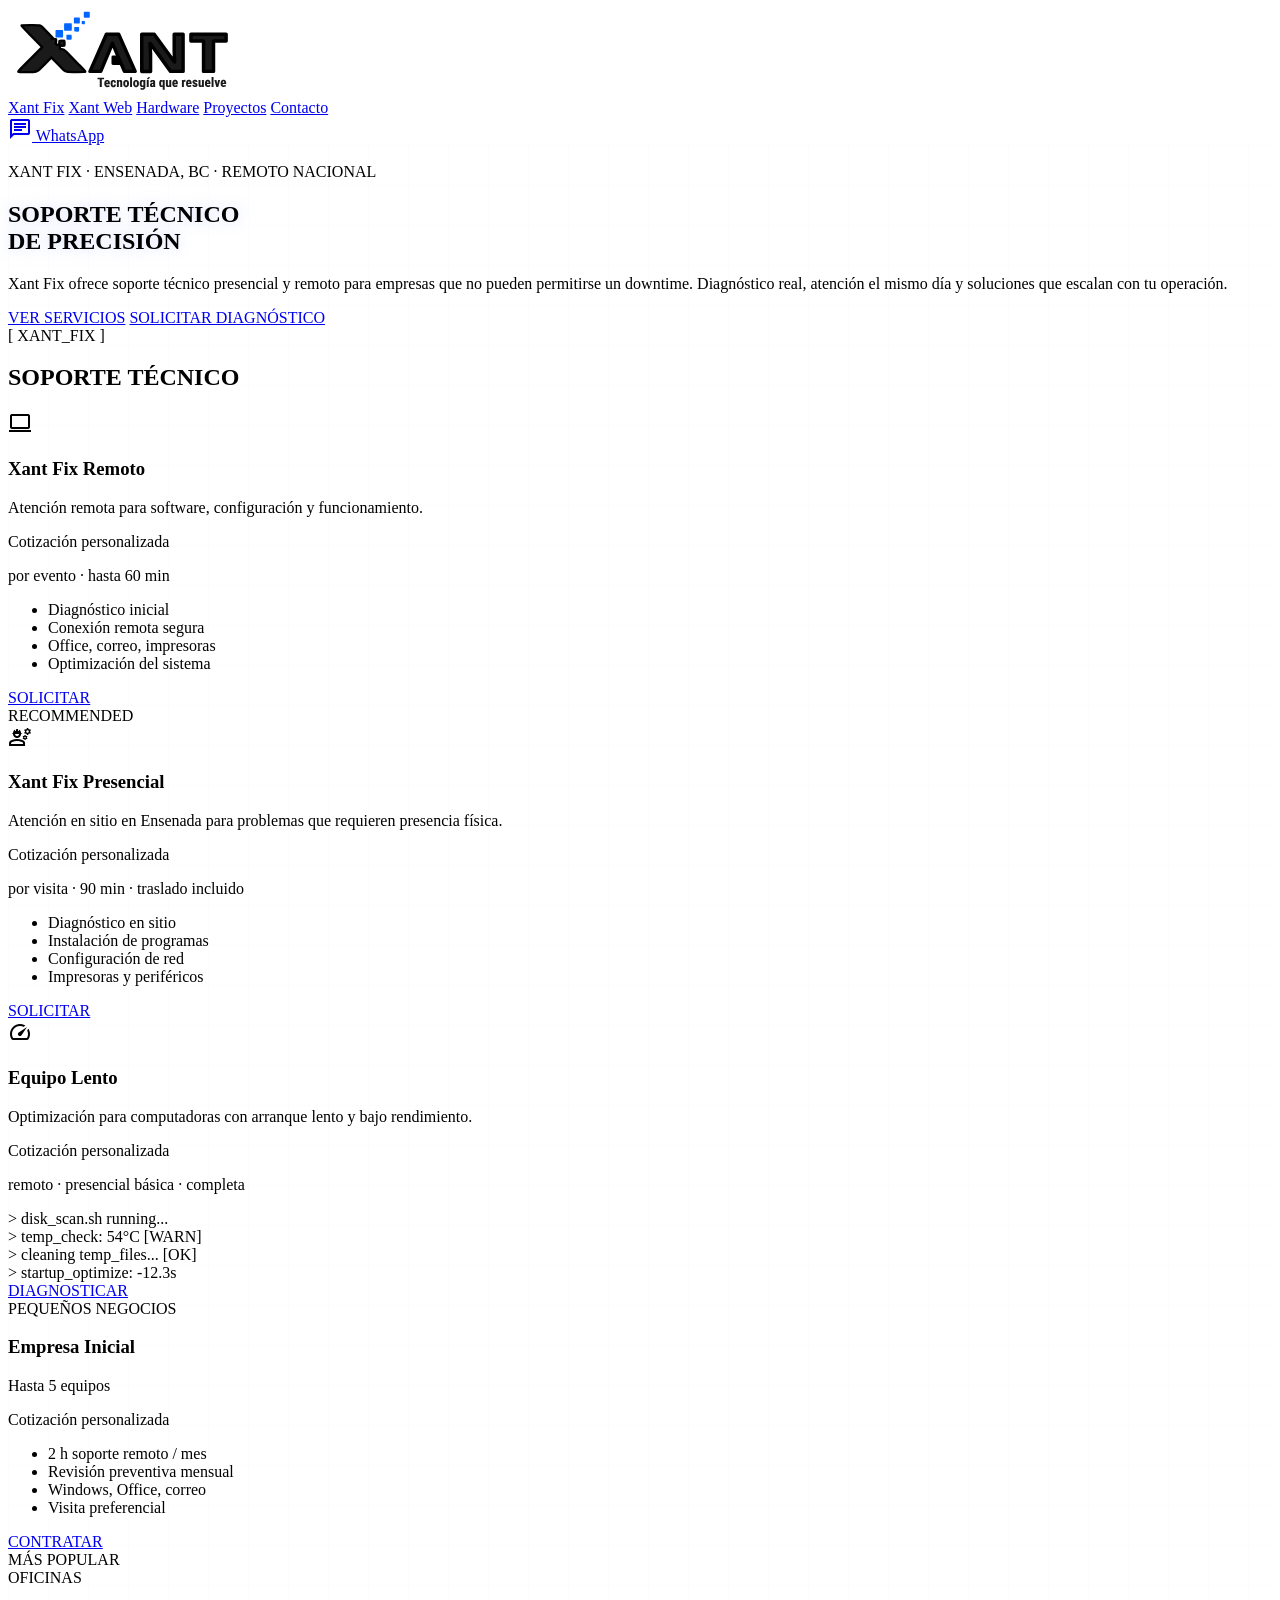
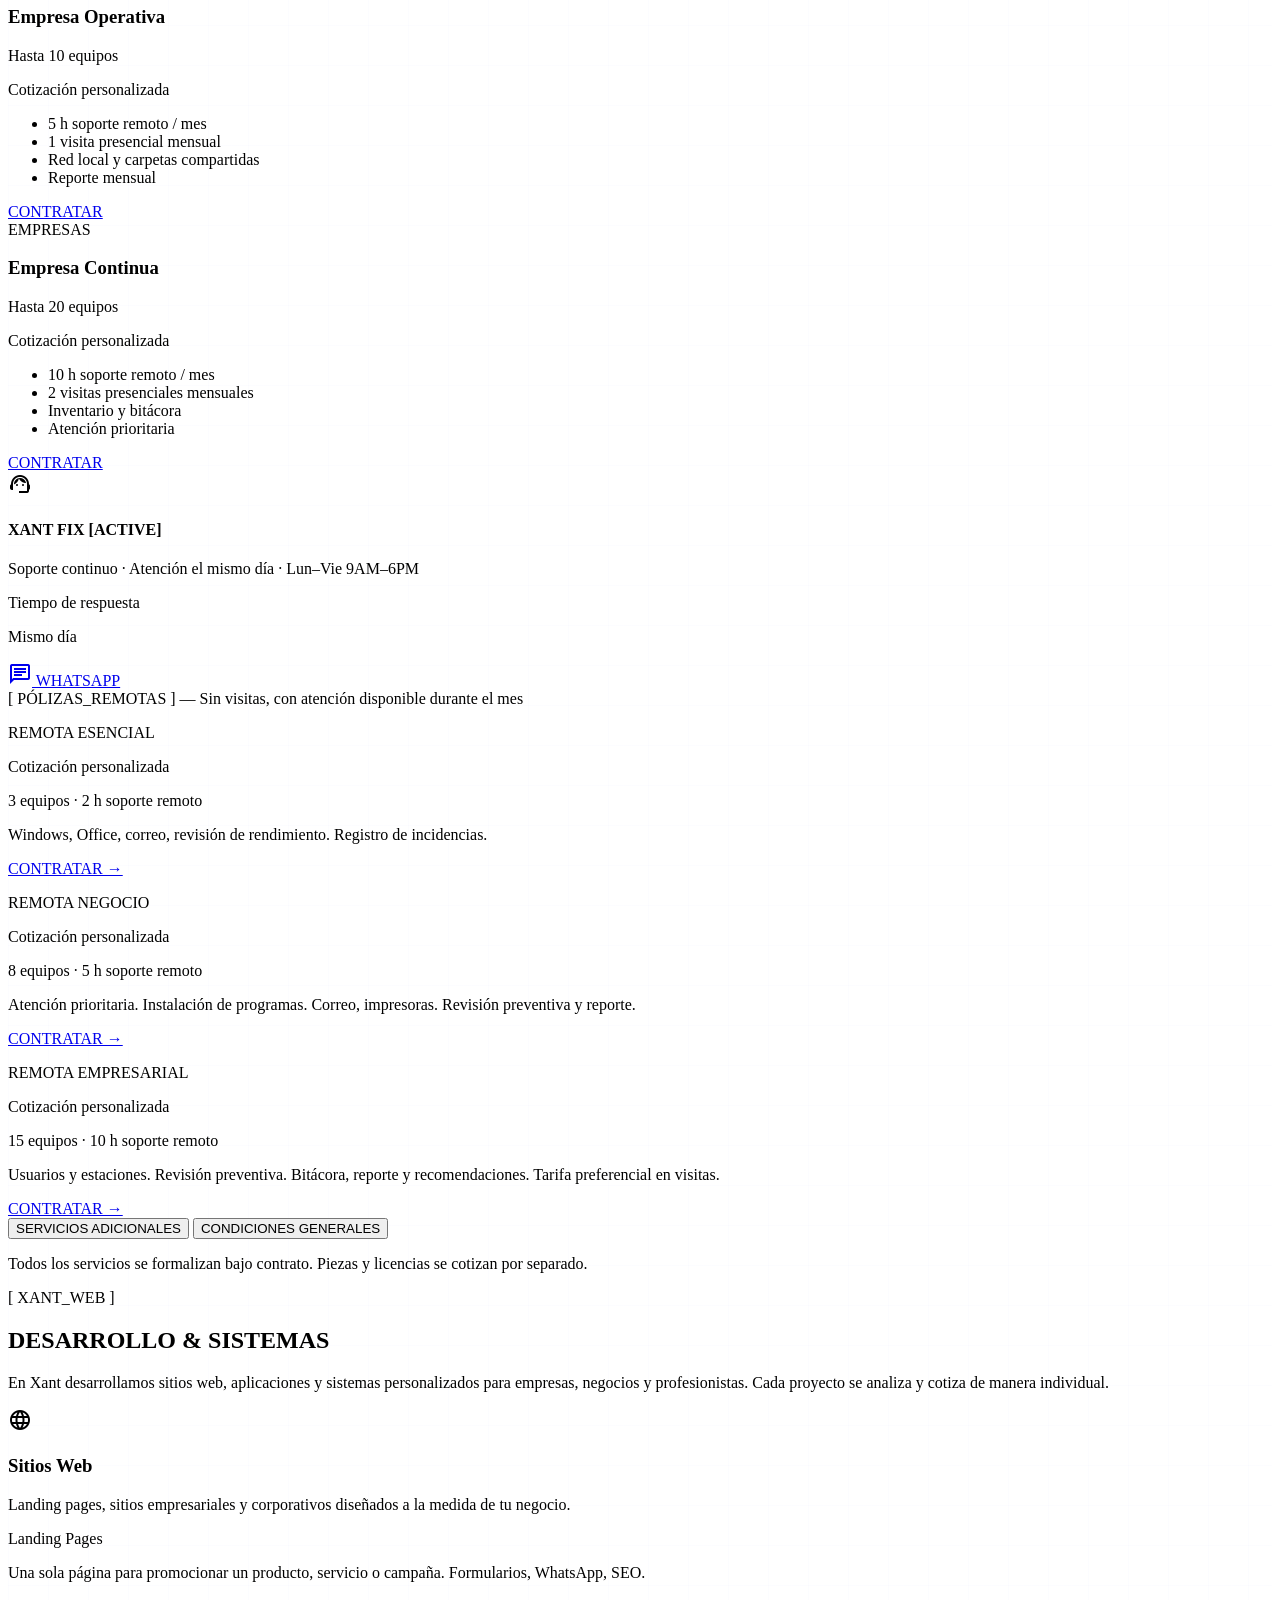
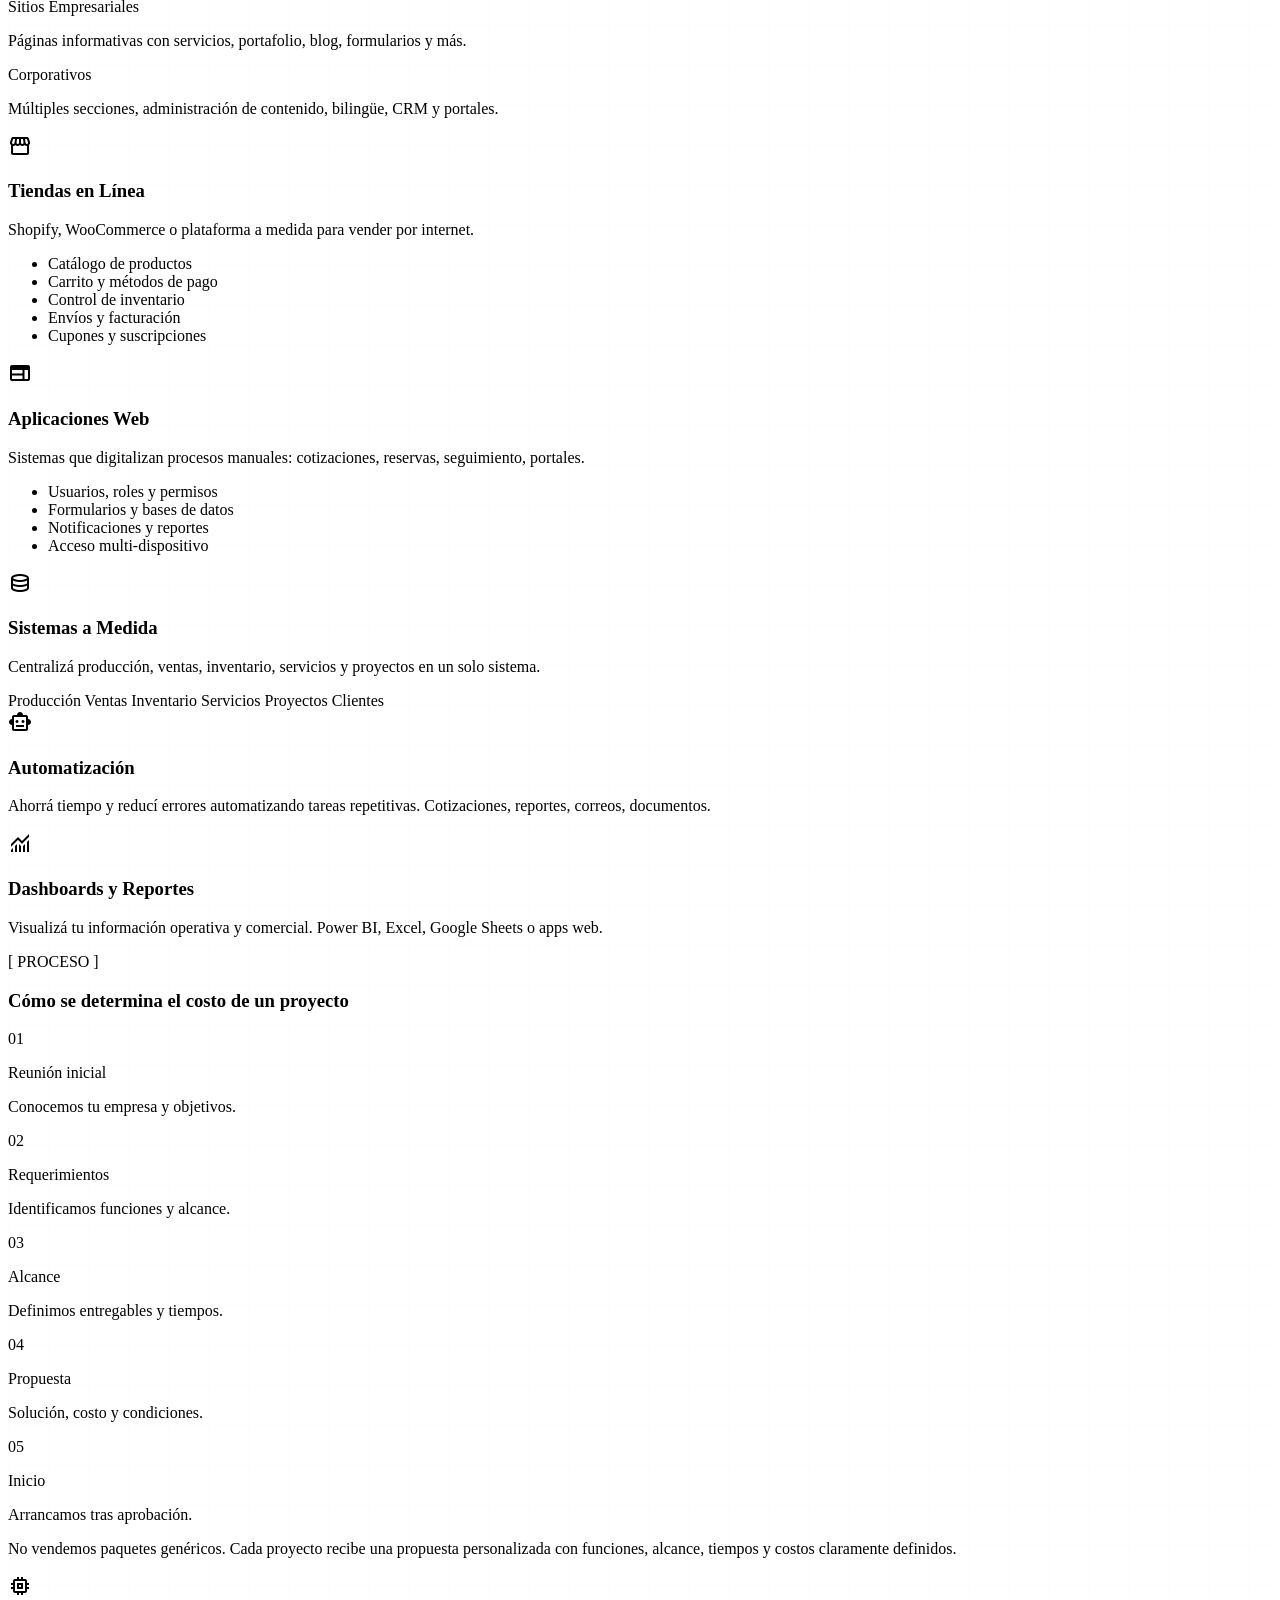
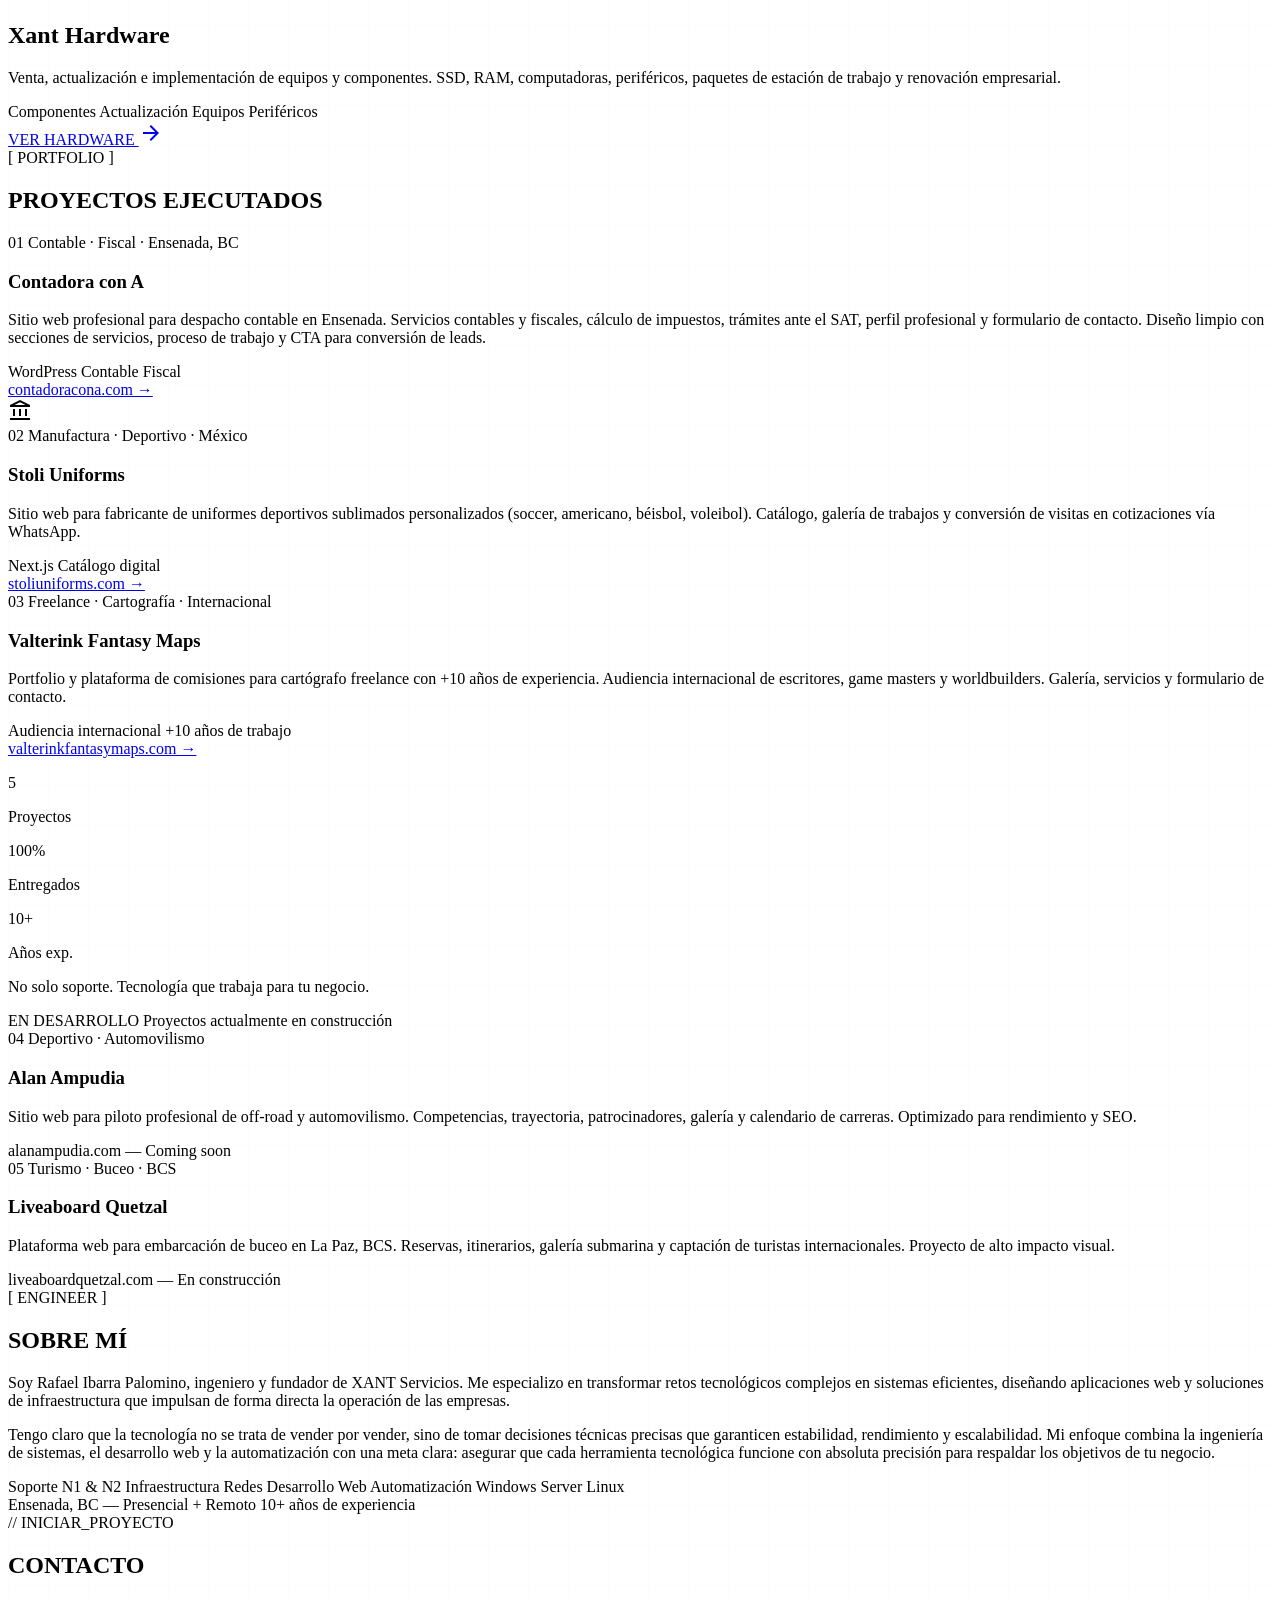
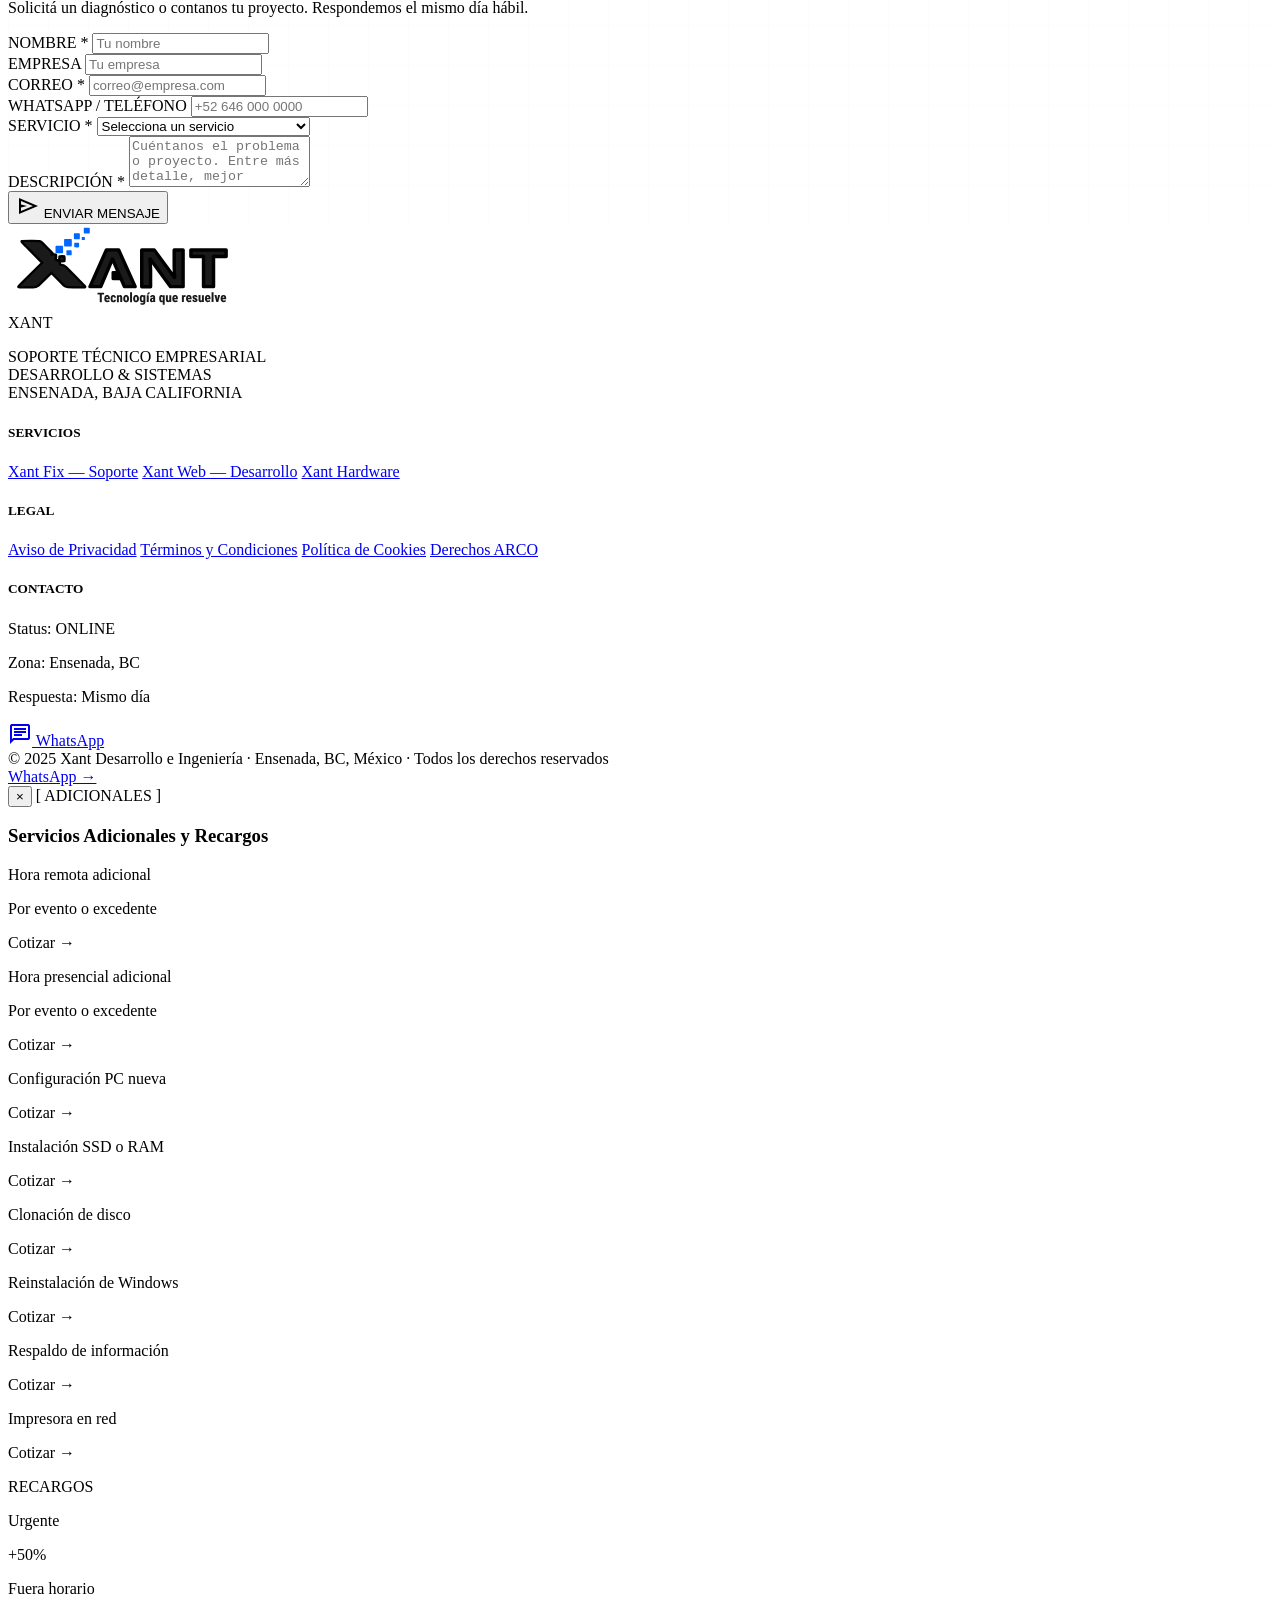
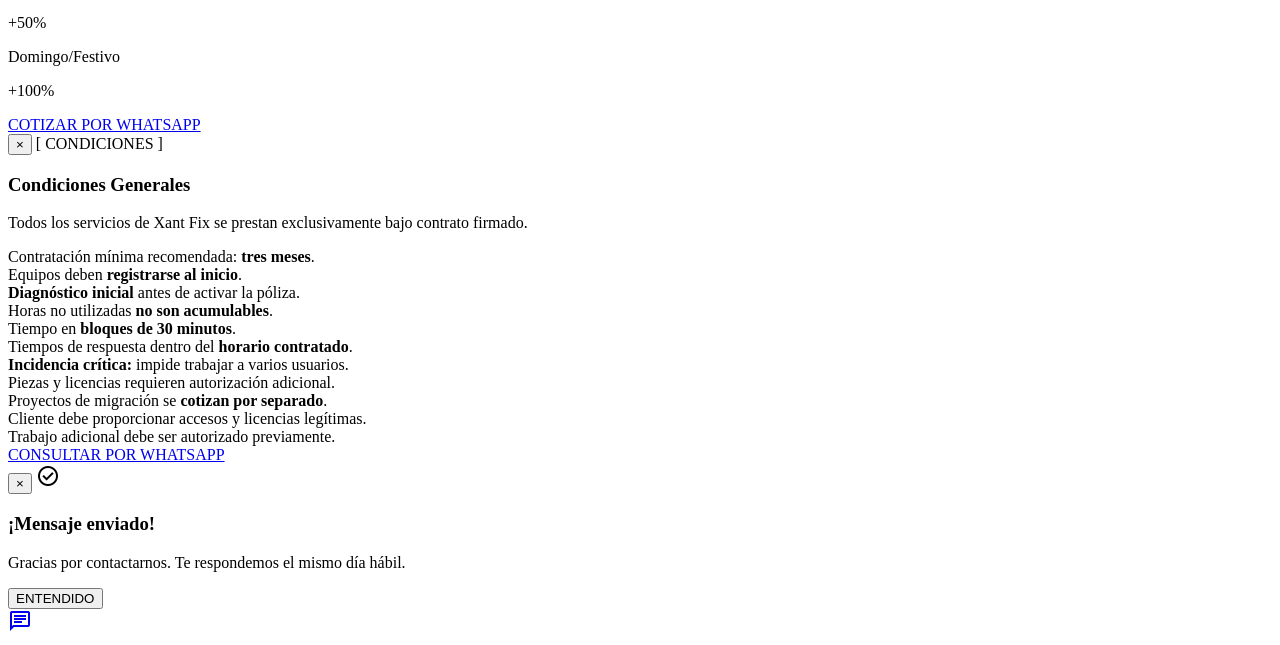
==== commit 15b3f776: "feat: modal de confirmación en formulario de contacto, evita redirección a Formspark" ====
--- a/index.html
+++ b/index.html
@@ -681,7 +681,7 @@
 
   <div class="max-w-2xl mx-auto reveal reveal-delay-1">
     <div class="bg-surface-container-low border border-tertiary/10 p-8 md:p-12">
-      <form action="https://formspree.io/f/your-form-id" method="POST">
+      <form id="contacto-form" action="https://submit-form.com/55Aa2st6z" method="POST">
         <div class="grid grid-cols-1 md:grid-cols-2 gap-4 mb-4">
           <div>
             <label class="font-label-caps text-label-caps text-tertiary mb-1 block">NOMBRE *</label>
@@ -840,6 +840,19 @@
   </div>
 </div>
 
+<!-- ============================================================ -->
+<!-- MODAL: Envío exitoso -->
+<!-- ============================================================ -->
+<div id="modal-enviado" class="hidden fixed inset-0 z-[100] bg-background/90 backdrop-blur-sm flex items-center justify-center p-4" onclick="if(event.target===this)this.classList.add('hidden')">
+  <div class="bg-surface-container-low border border-primary/30 max-w-md w-full p-8 text-center relative" onclick="event.stopPropagation()">
+    <button onclick="document.getElementById('modal-enviado').classList.add('hidden')" class="absolute top-3 right-4 text-tertiary hover:text-primary text-2xl leading-none">&times;</button>
+    <span class="material-symbols-outlined text-primary text-6xl mb-4 block">check_circle</span>
+    <h3 class="font-headline-md text-[22px] text-on-surface mb-2">¡Mensaje enviado!</h3>
+    <p class="font-body-md text-on-surface-variant mb-6">Gracias por contactarnos. Te respondemos el mismo día hábil.</p>
+    <button onclick="document.getElementById('modal-enviado').classList.add('hidden')" class="bg-primary text-on-primary px-6 py-3 font-label-caps text-label-caps hover:brightness-110 transition-all w-full">ENTENDIDO</button>
+  </div>
+</div>
+
 <!-- Floating WhatsApp -->
 <a href="https://wa.me/526463077208?text=Hola,%20me%20interesa%20una%20consulta%20de%20soporte%20técnico" target="_blank" class="fixed bottom-6 right-6 z-50 w-14 h-14 rounded-full bg-xant-green flex items-center justify-center shadow-lg hover:scale-110 transition-transform" title="WhatsApp">
   <span class="material-symbols-outlined text-white text-2xl">chat</span>
@@ -860,6 +873,36 @@
     sessionStorage.setItem('xant-splash-shown', '1');
   }
 
+  /* Formulario de contacto — envío asíncrono con Formspark */
+  var form = document.getElementById('contacto-form');
+  if (form) {
+    form.addEventListener('submit', function(e) {
+      e.preventDefault();
+      var btn = form.querySelector('button[type="submit"]');
+      var originalText = btn.innerHTML;
+      btn.innerHTML = 'ENVIANDO...';
+      btn.disabled = true;
+
+      fetch(form.action, {
+        method: 'POST',
+        body: new FormData(form),
+        headers: { 'Accept': 'application/json' }
+      }).then(function(response) {
+        if (response.ok) {
+          form.reset();
+          document.getElementById('modal-enviado').classList.remove('hidden');
+        } else {
+          alert('Hubo un error al enviar. Intenta de nuevo o contáctanos por WhatsApp.');
+        }
+      }).catch(function() {
+        alert('Error de conexión. Intenta de nuevo o contáctanos por WhatsApp.');
+      }).finally(function() {
+        btn.innerHTML = originalText;
+        btn.disabled = false;
+      });
+    });
+  }
+
   var reveals = document.querySelectorAll('.reveal');
   var observer = new IntersectionObserver(function(entries){
     entries.forEach(function(entry){
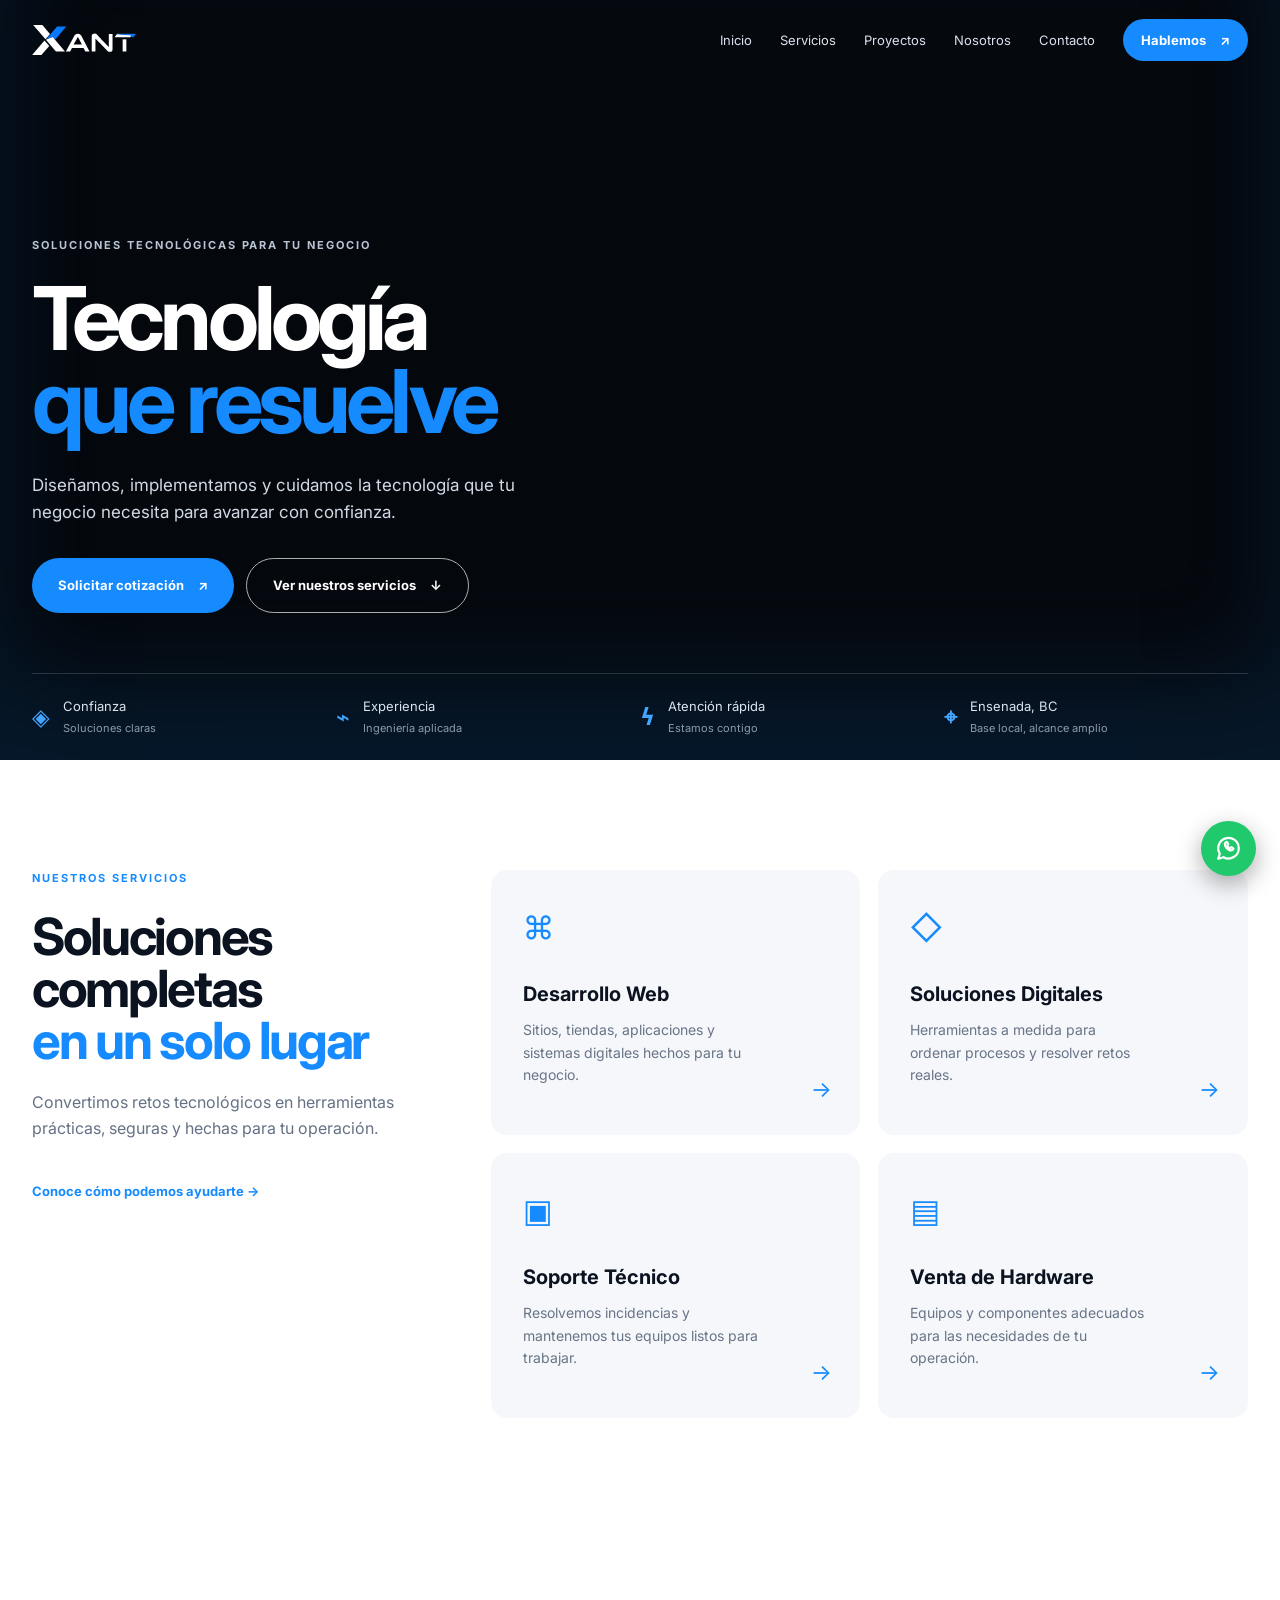
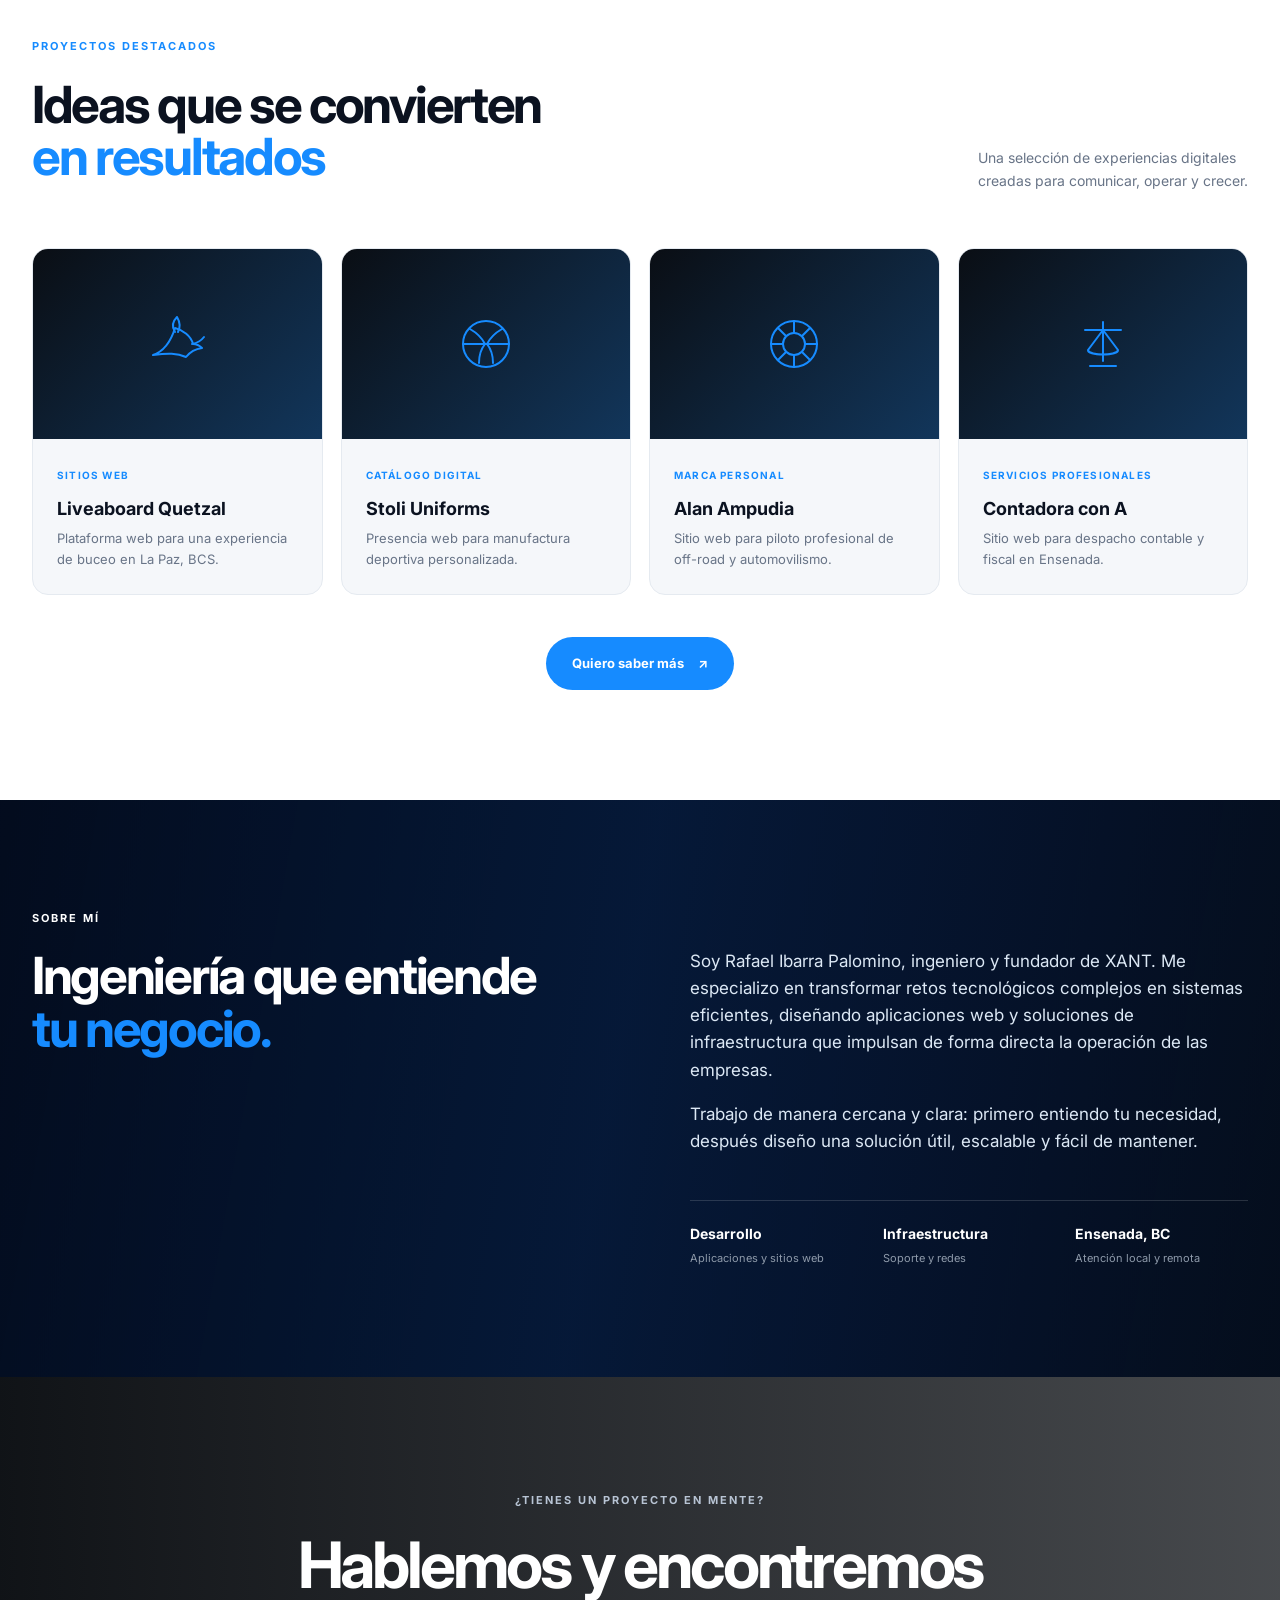
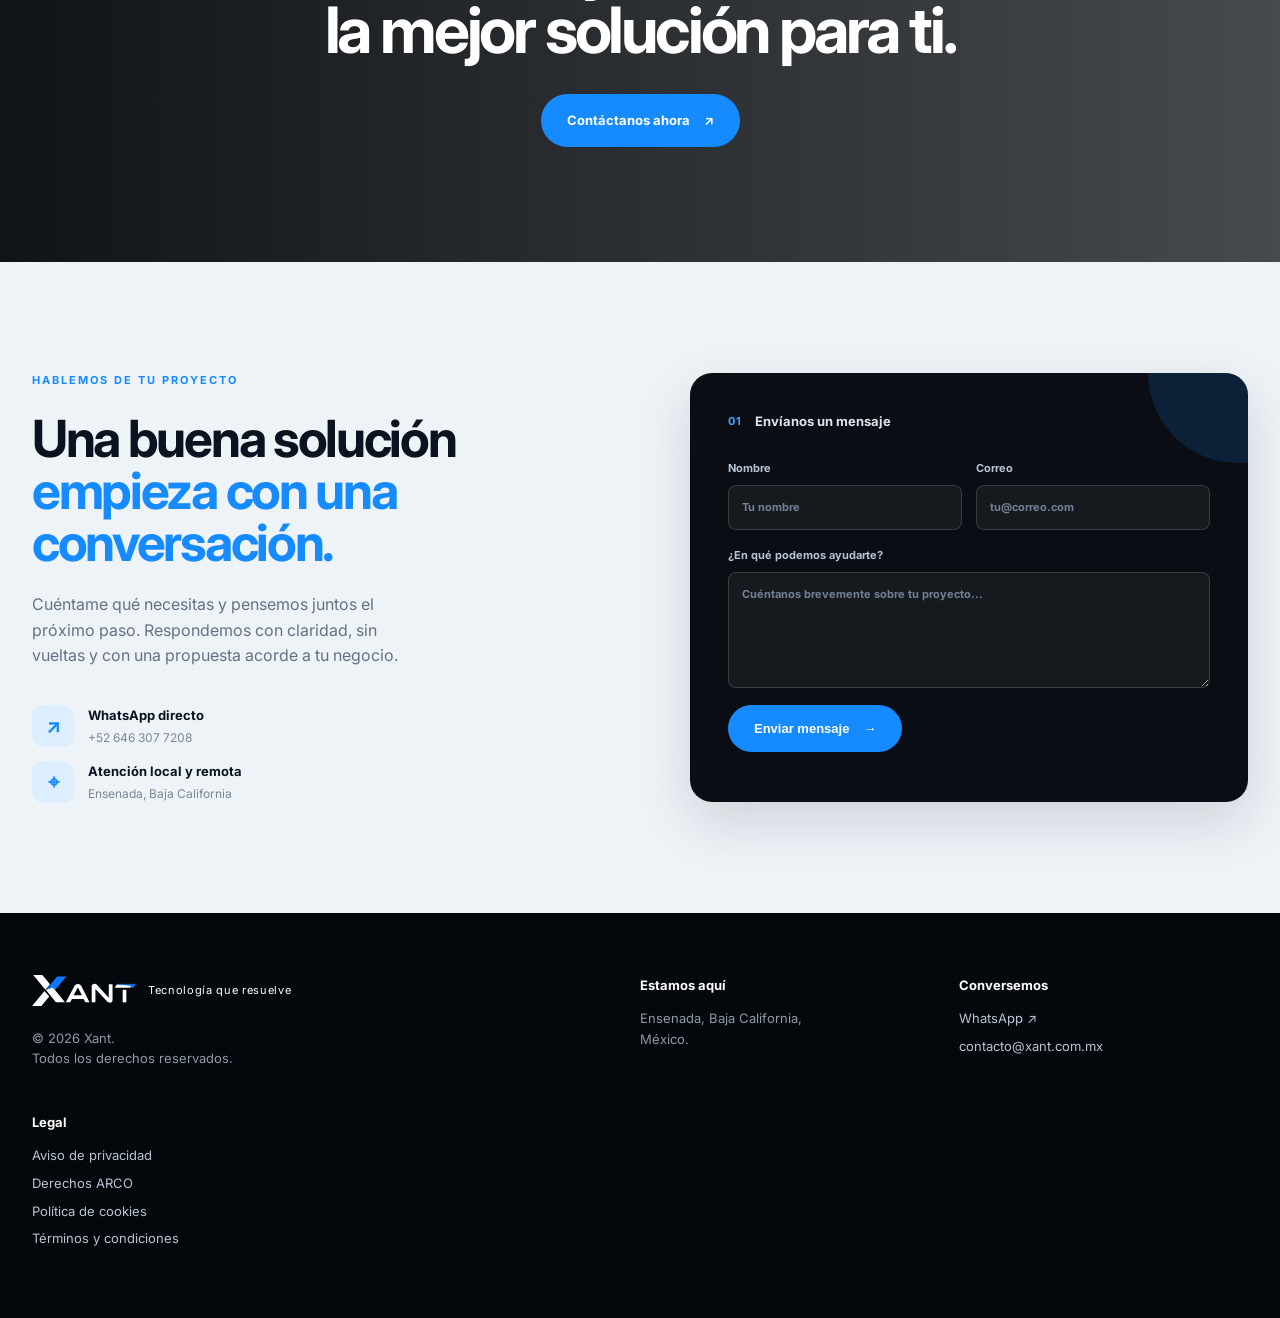
==== commit ea80b3e6: "feat: publish redesigned site and Valeria Racing microsite" ====
--- a/index.html
+++ b/index.html
@@ -1,916 +1,62 @@
-<!DOCTYPE html>
-<html class="dark" lang="es">
+<!doctype html>
+<html lang="es">
 <head>
-<meta charset="utf-8"/>
-<meta content="width=device-width, initial-scale=1.0" name="viewport"/>
-<title>Xant — Soporte Técnico de Precisión & Desarrollo Tecnológico</title>
-<meta name="description" content="Xant Fix: soporte técnico presencial y remoto. Xant Web: desarrollo de sitios, apps y sistemas a medida. Ensenada, BC · Remoto nacional."/>
-<script src="https://cdn.tailwindcss.com?plugins=forms,container-queries"></script>
-<link href="https://fonts.googleapis.com/css2?family=Space+Grotesk:wght@400;500;600;700;800&family=JetBrains+Mono:wght@400;500;700&family=Geist:wght@300;400;500;600&family=Material+Symbols+Outlined:wght,FILL@100..700,0..1&display=swap" rel="stylesheet"/>
-<link rel="icon" type="image/svg+xml" href="public/faviconBlanco.svg">
-<script id="tailwind-config">
-tailwind.config = {
-  darkMode: "class",
-  theme: {
-    extend: {
-      colors: {
-        "primary-fixed-dim": "#b3c5ff", "tertiary": "#b9c8de", "secondary-container": "#00d2fd",
-        "secondary-fixed-dim": "#3cd7ff", "inverse-primary": "#0054d6", "on-surface": "#e5e2e3",
-        "primary": "#b3c5ff", "surface-bright": "#3a393a", "on-primary-container": "#f8f7ff",
-        "surface-tint": "#b3c5ff", "on-background": "#e5e2e3", "surface-container-highest": "#353436",
-        "surface-container-lowest": "#0e0e0f", "error": "#ffb4ab", "outline": "#8c90a1",
-        "secondary": "#a2e7ff", "secondary-fixed": "#b4ebff", "primary-container": "#0066ff",
-        "inverse-on-surface": "#313031", "error-container": "#93000a", "on-primary-fixed": "#001849",
-        "surface-container": "#201f20", "primary-fixed": "#dae1ff", "surface-variant": "#353436",
-        "background": "#131314", "on-surface-variant": "#c2c6d8", "surface-container-high": "#2a2a2b",
-        "surface": "#131314", "inverse-surface": "#e5e2e3", "surface-container-low": "#1c1b1c",
-        "surface-dim": "#131314", "outline-variant": "#424656", "on-primary": "#002b75", "xant-green": "#25D366"
-      },
-      borderRadius: { "DEFAULT": "0.125rem", "lg": "0.25rem", "xl": "0.5rem", "full": "0.75rem" },
-      spacing: { "margin-mobile": "20px", "gutter": "24px", "margin-desktop": "64px", "container-max": "1440px", "unit": "4px" },
-      fontFamily: {
-        "display-lg-mobile": ["Space Grotesk"], "label-mono": ["JetBrains Mono"], "body-lg": ["Geist"],
-        "body-md": ["Geist"], "label-caps": ["JetBrains Mono"], "headline-md": ["Space Grotesk"],
-        "display-lg": ["Space Grotesk"]
-      },
-      fontSize: {
-        "display-lg-mobile": ["40px",{lineHeight:"1.2",letterSpacing:"-0.02em",fontWeight:"700"}],
-        "label-mono": ["14px",{lineHeight:"1.0",letterSpacing:"0.05em",fontWeight:"500"}],
-        "body-lg": ["18px",{lineHeight:"1.6",fontWeight:"400"}], "body-md": ["16px",{lineHeight:"1.6",fontWeight:"400"}],
-        "label-caps": ["12px",{lineHeight:"1.0",letterSpacing:"0.15em",fontWeight:"700"}],
-        "headline-md": ["32px",{lineHeight:"1.3",fontWeight:"600"}],
-        "display-lg": ["72px",{lineHeight:"1.1",letterSpacing:"-0.04em",fontWeight:"700"}]
-      }
-    }
-  }
-}
-</script>
-<style>
-  .material-symbols-outlined { font-variation-settings: 'FILL' 0, 'wght' 400, 'GRAD' 0, 'opsz' 24; }
-  .technical-grid { background-size: 40px 40px; background-image: linear-gradient(to right, rgba(179,197,255,0.04) 1px, transparent 1px), linear-gradient(to bottom, rgba(179,197,255,0.04) 1px, transparent 1px); }
-  .blue-glow { box-shadow: 0 0 40px 10px rgba(179,197,255,0.12); }
-  .scanline { background: linear-gradient(to bottom, rgba(179,197,255,0) 50%, rgba(179,197,255,0.04) 50%); background-size: 100% 4px; }
-  .kinetic-text { text-shadow: 0 0 12px rgba(179,197,255,0.5); }
-  @keyframes pulse-dot { 0%{transform:scale(0.95);opacity:0.7} 50%{transform:scale(1.2);opacity:1} 100%{transform:scale(0.95);opacity:0.7} }
-  .live-pulse { animation: pulse-dot 2s infinite; }
+  <meta charset="utf-8">
+  <meta name="viewport" content="width=device-width, initial-scale=1">
+  <title>Xant | Desarrollo Web, Soporte Técnico y Soluciones Tecnológicas en Ensenada</title>
+  <meta name="description" content="XANT crea soluciones tecnológicas: desarrollo web, soporte técnico, infraestructura, videovigilancia y automatización para negocios en Ensenada y más allá.">
+  <link rel="canonical" href="https://xant.online/">
+  <meta property="og:title" content="XANT — Tecnología que resuelve">
+  <meta property="og:description" content="Soluciones tecnológicas para hacer crecer tu negocio.">
+  <meta property="og:image" content="public/og-card.png">
+  <link rel="icon" href="public/logos_nuevos/favicon.svg" type="image/svg+xml">
+  <link rel="preconnect" href="https://fonts.googleapis.com">
+  <link rel="preconnect" href="https://fonts.gstatic.com" crossorigin>
+  <link href="https://fonts.googleapis.com/css2?family=Inter:wght@400;500;600;700;800&display=swap" rel="stylesheet">
+  <link rel="stylesheet" href="css/index.css">
+</head>
+<body>
+  <header class="site-header" id="top">
+    <nav class="nav container" aria-label="Navegación principal">
+      <a class="brand" href="index.html"><img src="public/logos_nuevos/logonavbar.svg" alt="XANT"></a>
+      <button class="menu-toggle" aria-expanded="false" aria-controls="main-menu" aria-label="Abrir menú"><span></span><span></span><span></span></button>
+      <div class="nav-menu" id="main-menu">
+        <a href="index.html">Inicio</a><a href="#servicios">Servicios</a><a href="#proyectos">Proyectos</a><a href="#nosotros">Nosotros</a><a href="#contacto">Contacto</a>
+        <a class="button button-small" href="https://wa.me/526463077208?text=Hola%2C%20vi%20su%20p%C3%A1gina%20web%20de%20Xant%20y%20me%20gustar%C3%ADa%20solicitar%20informaci%C3%B3n%20sobre%20sus%20servicios." target="_blank" rel="noopener">Hablemos <span aria-hidden="true">↗</span></a>
+      </div>
+    </nav>
+  </header>
 
-  /* Background animation — subtle radial pulse */
-  @keyframes bg-pulse { 0%,100%{opacity:0.3} 50%{opacity:0.6} }
-  .bg-aura { animation: bg-pulse 6s ease-in-out infinite; }
-  .bg-aura-delayed { animation: bg-pulse 6s ease-in-out 3s infinite; }
+  <main>
+    <section class="hero">
+      <div class="hero-image" aria-hidden="true"></div><div class="hero-glow" aria-hidden="true"></div>
+      <div class="container hero-content reveal">
+        <p class="eyebrow">Soluciones tecnológicas para tu negocio</p>
+        <h1>Tecnología<br><em>que resuelve</em></h1>
+        <p class="hero-copy">Diseñamos, implementamos y cuidamos la tecnología que tu negocio necesita para avanzar con confianza.</p>
+        <div class="actions"><a class="button" href="https://wa.me/526463077208?text=Hola%2C%20vi%20su%20p%C3%A1gina%20web%20de%20Xant%20y%20me%20gustar%C3%ADa%20solicitar%20informaci%C3%B3n%20sobre%20sus%20servicios." target="_blank" rel="noopener">Solicitar cotización <span>↗</span></a><a class="button button-outline" href="#servicios">Ver nuestros servicios <span>↓</span></a></div>
+      </div>
+      <div class="trust container" aria-label="Beneficios de XANT"><div><strong>◈</strong><span>Confianza<br><small>Soluciones claras</small></span></div><div><strong>⌁</strong><span>Experiencia<br><small>Ingeniería aplicada</small></span></div><div><strong>ϟ</strong><span>Atención rápida<br><small>Estamos contigo</small></span></div><div><strong>⌖</strong><span>Ensenada, BC<br><small>Base local, alcance amplio</small></span></div></div>
+    </section>
 
-  /* Entrance animations */
-  @keyframes fade-up { from{opacity:0;transform:translateY(24px)} to{opacity:1;transform:translateY(0)} }
-  @keyframes fade-in { from{opacity:0} to{opacity:1} }
-  .reveal { opacity:0; }
-  .reveal.visible { animation: fade-up 0.7s ease-out forwards; }
-  .reveal-delay-1.visible { animation-delay: 0.1s; }
-  .reveal-delay-2.visible { animation-delay: 0.2s; }
-  .reveal-delay-3.visible { animation-delay: 0.3s; }
-  .reveal-delay-4.visible { animation-delay: 0.4s; }
+    <section class="section services" id="servicios"><div class="container services-grid"><div class="section-intro reveal"><p class="eyebrow blue">Nuestros servicios</p><h2>Soluciones completas<br><em>en un solo lugar</em></h2><p>Convertimos retos tecnológicos en herramientas prácticas, seguras y hechas para tu operación.</p><a class="text-link" href="#contacto">Conoce cómo podemos ayudarte <span>→</span></a></div><div class="cards service-cards">
+      <article class="card reveal"><div class="icon">⌘</div><h3>Desarrollo Web</h3><p>Sitios, tiendas, aplicaciones y sistemas digitales hechos para tu negocio.</p><a href="#proyectos" aria-label="Ver proyectos destacados">→</a></article>
+      <article class="card reveal"><div class="icon">◇</div><h3>Soluciones Digitales</h3><p>Herramientas a medida para ordenar procesos y resolver retos reales.</p><a href="xant-soluciones.html" aria-label="Conocer soluciones digitales">→</a></article>
+      <article class="card reveal"><div class="icon">▣</div><h3>Soporte Técnico</h3><p>Resolvemos incidencias y mantenemos tus equipos listos para trabajar.</p><a href="xant-soporte.html" aria-label="Conocer soporte técnico">→</a></article>
+      <article class="card reveal"><div class="icon">▤</div><h3>Venta de Hardware</h3><p>Equipos y componentes adecuados para las necesidades de tu operación.</p><a href="xant-hardware.html" aria-label="Conocer venta de hardware">→</a></article>
+    </div></div></section>
 
-  /* Terminal Splash */
-  @keyframes blink { 0%,100%{opacity:1} 50%{opacity:0} }
-  @keyframes boot-sequence { 0%{opacity:0;transform:translateY(8px)} 30%{opacity:1;transform:translateY(0)} 100%{opacity:1;transform:translateY(0)} }
-  @keyframes splash-out { 0%{opacity:1} 100%{opacity:0;visibility:hidden} }
-  .terminal-splash {
-    position: fixed; inset: 0; z-index: 9999;
-    background: #0a0a0c;
-    display: flex; flex-direction: column; align-items: center; justify-content: center;
-    font-family: 'JetBrains Mono', monospace;
-    animation: splash-out 0.6s ease-out 2.2s forwards;
-  }
-  .terminal-cursor {
-    display: inline-block;
-    width: 3px; height: 64px;
-    background: var(--tw-color-primary, #b3c5ff);
-    animation: blink 0.8s step-end infinite;
-    margin-left: 2px;
-    vertical-align: middle;
-  }
-  .terminal-prompt {
-    font-size: clamp(40px, 8vw, 72px);
-    font-weight: 700;
-    color: #b3c5ff;
-    letter-spacing: -0.03em;
-    display: flex; align-items: center;
-  }
-  .terminal-boot-line {
-    font-size: 13px;
-    color: #4a4a5a;
-    letter-spacing: 0.04em;
-    opacity: 0;
-    animation: boot-sequence 0.4s ease-out forwards;
-    text-align: center;
-  }
-  .boot-1 { animation-delay: 0.4s; }
-  .boot-2 { animation-delay: 0.8s; }
-  .boot-3 { animation-delay: 1.2s; }
-  .terminal-logo {
-    opacity: 0;
-    animation: boot-sequence 0.5s ease-out 0.1s forwards;
-    margin-bottom: 20px;
-  }
-  .terminal-logo img { height: 48px; width: auto; filter: brightness(0) invert(1); opacity: 0.6; }
-</style>
-</head>
-<body class="bg-background text-on-background font-body-md selection:bg-primary selection:text-on-primary-container">
-<!-- ============================================================ -->
-<!-- TERMINAL SPLASH -->
-<!-- ============================================================ -->
-<div class="terminal-splash" id="splash" style="display:none;">
-  <div class="terminal-logo">
-    <img src="public/blanco.svg" alt="Xant"/>
-  </div>
-  <div class="terminal-prompt">
-    &gt;<span class="terminal-cursor"></span>
-  </div>
-  <div style="display:flex;flex-direction:column;gap:6px;margin-top:24px;">
-    <p class="terminal-boot-line boot-1">initializing kernel_xant v4.2.0 ... [OK]</p>
-    <p class="terminal-boot-line boot-2">loading precision_modules ... [OK]</p>
-    <p class="terminal-boot-line boot-3">system online · ready for input</p>
-  </div>
-</div>
+    <section class="section projects" id="proyectos"><div class="container"><div class="section-heading reveal"><div><p class="eyebrow blue">Proyectos destacados</p><h2>Ideas que se convierten<br><em>en resultados</em></h2></div><p>Una selección de experiencias digitales creadas para comunicar, operar y crecer.</p></div><div class="project-grid"><a class="project reveal" href="https://liveaboardquetzal.com/" target="_blank" rel="noopener"><div class="project-art"><span class="preview-icon" aria-hidden="true"><svg viewBox="0 0 64 64" role="img"><path d="M8 43c12-4 18-14 22-27 8 2 16 8 18 16 3 0 6 1 9 4-7 1-12 4-16 9-9-4-18-4-33-2Z"/><path d="M30 20c-4-6-2-11 2-15 3 5 4 9 1 15M47 32c5-1 9-3 12-7"/></svg></span><img src="public/projects/quetzal.png" alt="Vista previa de Liveaboard Quetzal" loading="lazy"></div><div><span>Sitios web</span><h3>Liveaboard Quetzal</h3><p>Plataforma web para una experiencia de buceo en La Paz, BCS.</p></div></a><a class="project reveal" href="https://www.stoliuniforms.com/" target="_blank" rel="noopener"><div class="project-art"><span class="preview-icon" aria-hidden="true"><svg viewBox="0 0 64 64" role="img"><circle cx="32" cy="32" r="23"/><path d="M16 17c7 4 12 9 15 15-4 5-6 11-6 19M48 17c-7 4-12 9-15 15 4 5 6 11 6 19M9 32h46"/></svg></span><img src="public/projects/stoli.png" alt="Vista previa de Stoli Uniforms" loading="lazy"></div><div><span>Catálogo digital</span><h3>Stoli Uniforms</h3><p>Presencia web para manufactura deportiva personalizada.</p></div></a><a class="project reveal" href="https://alanampudia.com/" target="_blank" rel="noopener"><div class="project-art"><span class="preview-icon" aria-hidden="true"><svg viewBox="0 0 64 64" role="img"><circle cx="32" cy="32" r="23"/><circle cx="32" cy="32" r="11"/><path d="M32 9v12M32 43v12M9 32h12M43 32h12M16 16l8 8M40 40l8 8M48 16l-8 8M24 40l-8 8"/></svg></span><img src="public/projects/alanampudia.png" alt="Vista previa de Alan Ampudia" loading="lazy"></div><div><span>Marca personal</span><h3>Alan Ampudia</h3><p>Sitio web para piloto profesional de off-road y automovilismo.</p></div></a><a class="project reveal" href="https://contadoracona.com/" target="_blank" rel="noopener"><div class="project-art"><span class="preview-icon" aria-hidden="true"><svg viewBox="0 0 64 64" role="img"><path d="M32 10v39M19 54h26M14 18h36M32 18 17 38c-1 6 29 6 30 0L32 18ZM32 18 47 38c1 6-29 6-30 0l15-20Z"/></svg></span><img src="public/projects/contadoracona.png" alt="Vista previa de Contadora con A" loading="lazy"></div><div><span>Servicios profesionales</span><h3>Contadora con A</h3><p>Sitio web para despacho contable y fiscal en Ensenada.</p></div></a></div><div class="projects-more reveal"><a class="button" href="https://wa.me/526463077208?text=Hola%2C%20quiero%20saber%20m%C3%A1s%20sobre%20los%20proyectos%20de%20XANT." target="_blank" rel="noopener">Quiero saber más <span>↗</span></a></div></div></section>
 
-<!-- Animated background auras -->
-<div class="fixed inset-0 pointer-events-none z-0 overflow-hidden">
-  <div class="bg-aura absolute -top-40 -left-40 w-[600px] h-[600px] rounded-full bg-primary/5 blur-[120px]"></div>
-  <div class="bg-aura-delayed absolute -bottom-40 -right-40 w-[500px] h-[500px] rounded-full bg-secondary/5 blur-[100px]"></div>
-</div>
+    <section class="presence" id="nosotros"><div class="container presence-grid"><div class="reveal"><p class="eyebrow">Sobre mí</p><h2>Ingeniería que entiende<br><em>tu negocio.</em></h2></div><div class="presence-copy reveal"><p>Soy Rafael Ibarra Palomino, ingeniero y fundador de XANT. Me especializo en transformar retos tecnológicos complejos en sistemas eficientes, diseñando aplicaciones web y soluciones de infraestructura que impulsan de forma directa la operación de las empresas.</p><p>Trabajo de manera cercana y clara: primero entiendo tu necesidad, después diseño una solución útil, escalable y fácil de mantener.</p><div class="presence-points"><div><strong>Desarrollo</strong><span>Aplicaciones y sitios web</span></div><div><strong>Infraestructura</strong><span>Soporte y redes</span></div><div><strong>Ensenada, BC</strong><span>Atención local y remota</span></div></div></div></div></section>
 
-<!-- ============================================================ -->
-<!-- NAVBAR -->
-<!-- ============================================================ -->
-<nav class="fixed top-0 w-full z-50 bg-background/80 backdrop-blur-xl border-b border-tertiary/20">
-  <div class="flex justify-between items-center px-margin-mobile md:px-margin-desktop py-4 max-w-container-max mx-auto">
-    <a href="/" class="flex items-center gap-3">
-      <img src="public/blanco.svg" alt="Xant" class="h-20 w-auto"/>
-    </a>
-    <div class="hidden md:flex gap-8">
-      <a href="#servicios" class="font-label-caps text-label-caps text-primary border-b border-primary pb-1">Xant Fix</a>
-      <a href="#web" class="font-label-caps text-label-caps text-on-surface-variant hover:text-primary transition-colors">Xant Web</a>
-      <a href="xant-hardware.html" class="font-label-caps text-label-caps text-on-surface-variant hover:text-primary transition-colors">Hardware</a>
-      <a href="#proyectos" class="font-label-caps text-label-caps text-on-surface-variant hover:text-primary transition-colors">Proyectos</a>
-      <a href="#contacto" class="font-label-caps text-label-caps text-on-surface-variant hover:text-primary transition-colors">Contacto</a>
-    </div>
-    <a href="https://wa.me/526463077208" target="_blank" class="bg-xant-green text-white font-label-caps text-label-caps py-2 px-6 hover:brightness-110 transition-all flex items-center gap-2">
-      <span class="material-symbols-outlined text-[16px]">chat</span> WhatsApp
-    </a>
-  </div>
-</nav>
+    <section class="contact-cta" id="contacto"><div class="container cta-inner reveal"><p class="eyebrow">¿Tienes un proyecto en mente?</p><h2>Hablemos y encontremos<br>la mejor solución para ti.</h2><a class="button" href="https://wa.me/526463077208?text=Hola%2C%20vi%20su%20p%C3%A1gina%20web%20de%20Xant%20y%20me%20gustar%C3%ADa%20solicitar%20informaci%C3%B3n%20sobre%20sus%20servicios." target="_blank" rel="noopener">Contáctanos ahora <span>↗</span></a></div></section>
 
-<main class="relative overflow-hidden technical-grid">
+    <section class="section form-section"><div class="container form-grid"><div class="contact-intro reveal"><p class="eyebrow blue">Hablemos de tu proyecto</p><h2>Una buena solución<br><em>empieza con una conversación.</em></h2><p>Cuéntame qué necesitas y pensemos juntos el próximo paso. Respondemos con claridad, sin vueltas y con una propuesta acorde a tu negocio.</p><div class="contact-details"><a href="https://wa.me/526463077208?text=Hola%2C%20quiero%20platicar%20sobre%20un%20proyecto%20con%20XANT." target="_blank" rel="noopener"><span class="detail-icon">↗</span><span><strong>WhatsApp directo</strong><small>+52 646 307 7208</small></span></a><div><span class="detail-icon">⌖</span><span><strong>Atención local y remota</strong><small>Ensenada, Baja California</small></span></div></div></div><form class="contact-form reveal" id="contacto-form" action="https://submit-form.com/55Aa2st6z" method="POST"><div class="form-heading"><span>01</span><p>Envíanos un mensaje</p></div><div class="form-row"><label>Nombre<input name="name" required autocomplete="name" placeholder="Tu nombre"></label><label>Correo<input type="email" name="email" required autocomplete="email" placeholder="tu@correo.com"></label></div><label>¿En qué podemos ayudarte?<textarea name="message" rows="5" required placeholder="Cuéntanos brevemente sobre tu proyecto..."></textarea></label><button class="button" type="submit">Enviar mensaje <span>→</span></button><p class="form-status" aria-live="polite"></p></form></div></section>
+  </main>
 
-<!-- ============================================================ -->
-<!-- HERO -->
-<!-- ============================================================ -->
-<section class="relative min-h-screen flex items-center overflow-hidden">
-  <!-- Banner background — full screen -->
-  <div class="absolute inset-0 z-0">
-    <img src="public/banner.png" alt="" class="w-full h-full object-cover opacity-25" style="mask-image:linear-gradient(to bottom, black 60%, transparent 100%);-webkit-mask-image:linear-gradient(to bottom, black 60%, transparent 100%);"/>
-    <div class="absolute inset-0 bg-gradient-to-r from-background via-background/60 to-background/20"></div>
-    <div class="absolute inset-0 bg-gradient-to-b from-background/10 via-transparent to-background"></div>
-  </div>
-  <div class="z-10 w-full max-w-container-max mx-auto px-margin-mobile md:px-margin-desktop reveal">
-    <div class="flex items-center gap-3 mb-6 bg-surface-container-low w-fit px-4 py-1 border border-tertiary/20 rounded-sm">
-      <span class="live-pulse w-2 h-2 rounded-full bg-secondary-container"></span>
-      <span class="font-label-mono text-label-mono text-secondary">XANT FIX · ENSENADA, BC · REMOTO NACIONAL</span>
-    </div>
-    <h1 class="font-display-lg text-display-lg-mobile md:text-display-lg text-on-surface uppercase mb-6 leading-none kinetic-text">
-      SOPORTE TÉCNICO<br/>
-      <span class="text-primary">DE PRECISIÓN</span>
-    </h1>
-    <p class="font-body-lg text-body-lg text-on-surface-variant max-w-2xl mb-10">
-      Xant Fix ofrece soporte técnico presencial y remoto para empresas que no pueden permitirse un downtime. Diagnóstico real, atención el mismo día y soluciones que escalan con tu operación.
-    </p>
-    <div class="flex flex-wrap gap-4">
-      <a href="#servicios" class="bg-primary text-on-primary px-8 py-4 font-label-caps text-label-caps font-bold transition-all hover:brightness-110 active:scale-95 border-b-4 border-on-primary-container inline-block">VER SERVICIOS</a>
-      <a href="#contacto" class="border border-secondary text-secondary px-8 py-4 font-label-caps text-label-caps font-bold transition-all hover:bg-secondary/10 inline-block">SOLICITAR DIAGNÓSTICO</a>
-    </div>
-  </div>
-</section>
-
-<!-- ============================================================ -->
-<!-- XANT FIX — SERVICIOS -->
-<!-- ============================================================ -->
-<section id="servicios" class="py-24 px-margin-mobile md:px-margin-desktop max-w-container-max mx-auto">
-  <div class="flex flex-col md:flex-row justify-between items-end mb-16 gap-4 reveal">
-    <div class="space-y-4">
-      <span class="font-label-mono text-label-mono text-primary">[ XANT_FIX ]</span>
-      <h2 class="font-headline-md text-headline-md text-on-surface">SOPORTE TÉCNICO</h2>
-    </div>
-    <div class="w-full md:w-1/3 h-[1px] bg-tertiary/20 mb-3"></div>
-  </div>
-
-  <div class="grid grid-cols-1 md:grid-cols-12 gap-gutter">
-
-    <!-- Por Evento — Remoto -->
-    <div class="md:col-span-4 bg-surface-container-low border border-tertiary/10 p-8 group hover:border-primary/40 transition-all duration-300 reveal reveal-delay-1">
-      <span class="material-symbols-outlined text-primary text-4xl mb-6">computer</span>
-      <h3 class="font-headline-md text-[22px] text-on-surface mb-2">Xant Fix Remoto</h3>
-      <p class="font-body-md text-body-md text-on-surface-variant mb-4">Atención remota para software, configuración y funcionamiento.</p>
-      <div class="bg-background/50 border border-tertiary/5 p-4 rounded-sm mb-5 text-center">
-        <p class="font-label-caps text-label-caps text-primary mb-1">Cotización personalizada</p>
-        <p class="font-label-mono text-[11px] text-on-surface-variant">por evento · hasta 60 min</p>
-      </div>
-      <ul class="font-label-mono text-[11px] space-y-2 text-on-surface-variant mb-6">
-        <li class="flex items-center gap-2"><span class="w-1 h-1 bg-secondary"></span> Diagnóstico inicial</li>
-        <li class="flex items-center gap-2"><span class="w-1 h-1 bg-secondary"></span> Conexión remota segura</li>
-        <li class="flex items-center gap-2"><span class="w-1 h-1 bg-secondary"></span> Office, correo, impresoras</li>
-        <li class="flex items-center gap-2"><span class="w-1 h-1 bg-secondary"></span> Optimización del sistema</li>
-      </ul>
-      <a href="https://wa.me/526463077208?text=Xant%20Fix%20Remoto" target="_blank" class="block text-center border border-primary/30 text-primary font-label-caps text-label-caps py-2 hover:bg-primary/10 transition-all">SOLICITAR</a>
-    </div>
-
-    <!-- Por Evento — Presencial -->
-    <div class="md:col-span-4 bg-surface-container border border-primary/30 p-8 group hover:border-primary/60 transition-all duration-300 reveal reveal-delay-2 relative">
-      <div class="absolute -top-3 right-6 bg-primary text-on-primary-container font-label-caps text-[10px] px-4 py-1">RECOMMENDED</div>
-      <span class="material-symbols-outlined text-secondary text-4xl mb-6">engineering</span>
-      <h3 class="font-headline-md text-[22px] text-on-surface mb-2">Xant Fix Presencial</h3>
-      <p class="font-body-md text-body-md text-on-surface-variant mb-4">Atención en sitio en Ensenada para problemas que requieren presencia física.</p>
-      <div class="bg-background/50 border border-tertiary/5 p-4 rounded-sm mb-5 text-center">
-        <p class="font-label-caps text-label-caps text-primary mb-1">Cotización personalizada</p>
-        <p class="font-label-mono text-[11px] text-on-surface-variant">por visita · 90 min · traslado incluido</p>
-      </div>
-      <ul class="font-label-mono text-[11px] space-y-2 text-on-surface-variant mb-6">
-        <li class="flex items-center gap-2"><span class="w-1 h-1 bg-secondary-container"></span> Diagnóstico en sitio</li>
-        <li class="flex items-center gap-2"><span class="w-1 h-1 bg-secondary-container"></span> Instalación de programas</li>
-        <li class="flex items-center gap-2"><span class="w-1 h-1 bg-secondary-container"></span> Configuración de red</li>
-        <li class="flex items-center gap-2"><span class="w-1 h-1 bg-secondary-container"></span> Impresoras y periféricos</li>
-      </ul>
-      <a href="https://wa.me/526463077208?text=Xant%20Fix%20Presencial" target="_blank" class="block text-center bg-primary text-on-primary font-label-caps text-label-caps py-2 hover:brightness-110 transition-all">SOLICITAR</a>
-    </div>
-
-    <!-- Equipo Lento -->
-    <div class="md:col-span-4 bg-surface-container-lowest border border-tertiary/10 p-8 group hover:border-secondary/40 transition-all duration-300 reveal reveal-delay-3 overflow-hidden">
-      <span class="material-symbols-outlined text-secondary text-4xl mb-6">speed</span>
-      <h3 class="font-headline-md text-[22px] text-on-surface mb-2">Equipo Lento</h3>
-      <p class="font-body-md text-body-md text-on-surface-variant mb-4">Optimización para computadoras con arranque lento y bajo rendimiento.</p>
-      <div class="bg-background/50 border border-tertiary/5 p-4 rounded-sm mb-5 text-center">
-        <p class="font-label-caps text-label-caps text-secondary mb-1">Cotización personalizada</p>
-        <p class="font-label-mono text-[11px] text-on-surface-variant">remoto · presencial básica · completa</p>
-      </div>
-      <div class="h-24 bg-background border border-tertiary/5 rounded-sm p-3 overflow-hidden relative mb-5">
-        <div class="font-label-mono text-[10px] text-tertiary opacity-40 leading-tight">
-          &gt; disk_scan.sh running...<br/>
-          &gt; temp_check: 54°C [WARN]<br/>
-          &gt; cleaning temp_files... [OK]<br/>
-          &gt; startup_optimize: -12.3s
-        </div>
-        <div class="absolute bottom-0 left-0 w-full h-1/2 bg-gradient-to-t from-surface-container-lowest to-transparent"></div>
-      </div>
-      <a href="https://wa.me/526463077208?text=Optimización%20Xant%20Fix" target="_blank" class="block text-center border border-secondary/30 text-secondary font-label-caps text-label-caps py-2 hover:bg-secondary/10 transition-all">DIAGNOSTICAR</a>
-    </div>
-
-    <!-- Paquetes — Inicial -->
-    <div class="md:col-span-4 bg-surface-container-low border border-tertiary/10 p-8 group hover:border-primary/40 transition-all duration-300 reveal reveal-delay-1">
-      <span class="font-label-mono text-label-mono text-primary mb-2 block">PEQUEÑOS NEGOCIOS</span>
-      <h3 class="font-headline-md text-[20px] text-on-surface mb-1">Empresa Inicial</h3>
-      <p class="font-label-mono text-[11px] text-tertiary mb-5">Hasta 5 equipos</p>
-      <p class="font-label-caps text-label-caps text-primary mb-1">Cotización personalizada</p>
-      <ul class="font-label-mono text-[11px] space-y-1.5 text-on-surface-variant my-5">
-        <li class="flex items-center gap-2"><span class="w-1 h-1 bg-primary"></span> 2 h soporte remoto / mes</li>
-        <li class="flex items-center gap-2"><span class="w-1 h-1 bg-primary"></span> Revisión preventiva mensual</li>
-        <li class="flex items-center gap-2"><span class="w-1 h-1 bg-primary"></span> Windows, Office, correo</li>
-        <li class="flex items-center gap-2"><span class="w-1 h-1 bg-primary"></span> Visita preferencial</li>
-      </ul>
-      <a href="https://wa.me/526463077208?text=Empresa%20Inicial" target="_blank" class="block text-center border border-primary/30 text-primary font-label-caps text-label-caps py-2 hover:bg-primary/10 transition-all">CONTRATAR</a>
-    </div>
-
-    <!-- Paquetes — Operativa -->
-    <div class="md:col-span-4 bg-surface-container border border-primary/30 p-8 group hover:border-primary/60 transition-all duration-300 reveal reveal-delay-2 relative">
-      <div class="absolute -top-3 right-6 bg-primary text-on-primary-container font-label-caps text-[10px] px-4 py-1">MÁS POPULAR</div>
-      <span class="font-label-mono text-label-mono text-primary mb-2 block">OFICINAS</span>
-      <h3 class="font-headline-md text-[20px] text-on-surface mb-1">Empresa Operativa</h3>
-      <p class="font-label-mono text-[11px] text-tertiary mb-5">Hasta 10 equipos</p>
-      <p class="font-label-caps text-label-caps text-primary mb-1">Cotización personalizada</p>
-      <ul class="font-label-mono text-[11px] space-y-1.5 text-on-surface-variant my-5">
-        <li class="flex items-center gap-2"><span class="w-1 h-1 bg-primary"></span> 5 h soporte remoto / mes</li>
-        <li class="flex items-center gap-2"><span class="w-1 h-1 bg-primary"></span> 1 visita presencial mensual</li>
-        <li class="flex items-center gap-2"><span class="w-1 h-1 bg-primary"></span> Red local y carpetas compartidas</li>
-        <li class="flex items-center gap-2"><span class="w-1 h-1 bg-primary"></span> Reporte mensual</li>
-      </ul>
-      <a href="https://wa.me/526463077208?text=Empresa%20Operativa" target="_blank" class="block text-center bg-primary text-on-primary font-label-caps text-label-caps py-2 hover:brightness-110 transition-all">CONTRATAR</a>
-    </div>
-
-    <!-- Paquetes — Continua -->
-    <div class="md:col-span-4 bg-surface-container-lowest border border-tertiary/10 p-8 group hover:border-secondary/40 transition-all duration-300 reveal reveal-delay-3">
-      <span class="font-label-mono text-label-mono text-secondary mb-2 block">EMPRESAS</span>
-      <h3 class="font-headline-md text-[20px] text-on-surface mb-1">Empresa Continua</h3>
-      <p class="font-label-mono text-[11px] text-tertiary mb-5">Hasta 20 equipos</p>
-      <p class="font-label-caps text-label-caps text-secondary mb-1">Cotización personalizada</p>
-      <ul class="font-label-mono text-[11px] space-y-1.5 text-on-surface-variant my-5">
-        <li class="flex items-center gap-2"><span class="w-1 h-1 bg-secondary"></span> 10 h soporte remoto / mes</li>
-        <li class="flex items-center gap-2"><span class="w-1 h-1 bg-secondary"></span> 2 visitas presenciales mensuales</li>
-        <li class="flex items-center gap-2"><span class="w-1 h-1 bg-secondary"></span> Inventario y bitácora</li>
-        <li class="flex items-center gap-2"><span class="w-1 h-1 bg-secondary"></span> Atención prioritaria</li>
-      </ul>
-      <a href="https://wa.me/526463077208?text=Empresa%20Continua" target="_blank" class="block text-center border border-secondary/30 text-secondary font-label-caps text-label-caps py-2 hover:bg-secondary/10 transition-all">CONTRATAR</a>
-    </div>
-
-    <!-- Live Status Bar -->
-    <div class="md:col-span-12 bg-surface-container p-1 border-t border-tertiary/20 reveal reveal-delay-4">
-      <div class="flex flex-wrap items-center justify-between gap-4 p-6 bg-surface-container-high border border-tertiary/10">
-        <div class="flex items-center gap-6">
-          <div class="relative">
-            <span class="material-symbols-outlined text-primary text-5xl">support_agent</span>
-            <span class="absolute -top-1 -right-1 live-pulse w-4 h-4 bg-secondary-container rounded-full border-2 border-surface-container-high"></span>
-          </div>
-          <div>
-            <h4 class="font-label-caps text-label-caps text-secondary mb-1">XANT FIX [ACTIVE]</h4>
-            <p class="font-body-md text-body-md text-on-surface">Soporte continuo · Atención el mismo día · Lun–Vie 9AM–6PM</p>
-          </div>
-        </div>
-        <div class="flex items-center gap-4 bg-background px-6 py-4 rounded-sm border border-tertiary/10">
-          <div class="text-right">
-            <p class="font-label-mono text-[10px] text-tertiary uppercase">Tiempo de respuesta</p>
-            <p class="font-headline-md text-headline-md text-primary leading-none">Mismo día</p>
-          </div>
-          <div class="w-px h-10 bg-tertiary/20"></div>
-          <a href="https://wa.me/526463077208" target="_blank" class="bg-xant-green text-white px-6 py-2 font-label-caps text-label-caps font-bold hover:brightness-110 transition-all flex items-center gap-2">
-            <span class="material-symbols-outlined text-[16px]">chat</span> WHATSAPP
-          </a>
-        </div>
-      </div>
-    </div>
-
-    <!-- Pólizas Remotas -->
-    <div class="md:col-span-12 mt-6 reveal">
-      <span class="font-label-mono text-label-mono text-secondary mb-6 block">[ PÓLIZAS_REMOTAS ] — Sin visitas, con atención disponible durante el mes</span>
-    </div>
-    <div class="md:col-span-4 bg-surface-container-low border border-tertiary/10 p-6 group hover:border-primary/40 transition-all duration-300 reveal reveal-delay-1">
-      <p class="font-label-caps text-label-caps text-primary mb-2">REMOTA ESENCIAL</p>
-      <p class="font-headline-md text-[22px] text-on-surface mb-1">Cotización personalizada</p>
-      <p class="font-label-mono text-[11px] text-tertiary mb-4">3 equipos · 2 h soporte remoto</p>
-      <p class="font-body-md text-[14px] text-on-surface-variant mb-4">Windows, Office, correo, revisión de rendimiento. Registro de incidencias.</p>
-      <a href="https://wa.me/526463077208?text=Póliza%20Esencial" target="_blank" class="text-primary font-label-caps text-label-caps hover:underline">CONTRATAR →</a>
-    </div>
-    <div class="md:col-span-4 bg-surface-container border border-primary/20 p-6 group hover:border-primary/50 transition-all duration-300 reveal reveal-delay-2">
-      <p class="font-label-caps text-label-caps text-primary mb-2">REMOTA NEGOCIO</p>
-      <p class="font-headline-md text-[22px] text-on-surface mb-1">Cotización personalizada</p>
-      <p class="font-label-mono text-[11px] text-tertiary mb-4">8 equipos · 5 h soporte remoto</p>
-      <p class="font-body-md text-[14px] text-on-surface-variant mb-4">Atención prioritaria. Instalación de programas. Correo, impresoras. Revisión preventiva y reporte.</p>
-      <a href="https://wa.me/526463077208?text=Póliza%20Negocio" target="_blank" class="text-primary font-label-caps text-label-caps hover:underline">CONTRATAR →</a>
-    </div>
-    <div class="md:col-span-4 bg-surface-container-lowest border border-tertiary/10 p-6 group hover:border-secondary/40 transition-all duration-300 reveal reveal-delay-3">
-      <p class="font-label-caps text-label-caps text-secondary mb-2">REMOTA EMPRESARIAL</p>
-      <p class="font-headline-md text-[22px] text-on-surface mb-1">Cotización personalizada</p>
-      <p class="font-label-mono text-[11px] text-tertiary mb-4">15 equipos · 10 h soporte remoto</p>
-      <p class="font-body-md text-[14px] text-on-surface-variant mb-4">Usuarios y estaciones. Revisión preventiva. Bitácora, reporte y recomendaciones. Tarifa preferencial en visitas.</p>
-      <a href="https://wa.me/526463077208?text=Póliza%20Empresarial" target="_blank" class="text-secondary font-label-caps text-label-caps hover:underline">CONTRATAR →</a>
-    </div>
-  </div>
-
-  <div class="mt-12 flex flex-wrap gap-4 justify-center reveal">
-    <button onclick="document.getElementById('modal-adicionales').classList.remove('hidden')" class="border border-secondary/30 text-secondary font-label-caps text-label-caps py-2 px-6 hover:bg-secondary/10 transition-all">SERVICIOS ADICIONALES</button>
-    <button onclick="document.getElementById('modal-condiciones').classList.remove('hidden')" class="border border-tertiary/20 text-tertiary font-label-caps text-label-caps py-2 px-6 hover:bg-tertiary/10 transition-all">CONDICIONES GENERALES</button>
-  </div>
-  <p class="font-label-mono text-[11px] text-tertiary/40 text-center mt-6">Todos los servicios se formalizan bajo contrato. Piezas y licencias se cotizan por separado.</p>
-</section>
-
-<!-- ============================================================ -->
-<!-- XANT WEB & SYSTEMS -->
-<!-- ============================================================ -->
-<section id="web" class="py-24 bg-surface-container-lowest relative">
-  <div class="absolute inset-0 scanline opacity-10"></div>
-  <div class="px-margin-mobile md:px-margin-desktop max-w-container-max mx-auto relative z-10">
-    <div class="flex flex-col md:flex-row justify-between items-end mb-16 gap-4 reveal">
-      <div class="space-y-4">
-        <span class="font-label-mono text-label-mono text-secondary">[ XANT_WEB ]</span>
-        <h2 class="font-headline-md text-headline-md text-on-surface">DESARROLLO &amp; SISTEMAS</h2>
-      </div>
-      <div class="w-full md:w-1/3 h-[1px] bg-tertiary/20 mb-3"></div>
-    </div>
-
-    <p class="font-body-lg text-body-lg text-on-surface-variant max-w-3xl mb-16 reveal">
-      En Xant desarrollamos sitios web, aplicaciones y sistemas personalizados para empresas, negocios y profesionistas. Cada proyecto se analiza y cotiza de manera individual.
-    </p>
-
-    <div class="grid grid-cols-1 md:grid-cols-12 gap-gutter">
-
-      <!-- Sitios Web -->
-      <div class="md:col-span-8 bg-surface-container-low border border-tertiary/10 p-8 group hover:border-primary/40 transition-all duration-300 reveal reveal-delay-1">
-        <span class="material-symbols-outlined text-primary text-4xl mb-4">language</span>
-        <h3 class="font-headline-md text-[24px] text-on-surface mb-4">Sitios Web</h3>
-        <p class="font-body-md text-on-surface-variant mb-6">Landing pages, sitios empresariales y corporativos diseñados a la medida de tu negocio.</p>
-        <div class="grid grid-cols-1 sm:grid-cols-3 gap-4">
-          <div class="bg-background/50 border border-tertiary/5 p-4"><p class="font-label-caps text-label-caps text-primary mb-2">Landing Pages</p><p class="font-label-mono text-[11px] text-on-surface-variant leading-relaxed">Una sola página para promocionar un producto, servicio o campaña. Formularios, WhatsApp, SEO.</p></div>
-          <div class="bg-background/50 border border-tertiary/5 p-4"><p class="font-label-caps text-label-caps text-primary mb-2">Sitios Empresariales</p><p class="font-label-mono text-[11px] text-on-surface-variant leading-relaxed">Páginas informativas con servicios, portafolio, blog, formularios y más.</p></div>
-          <div class="bg-background/50 border border-tertiary/5 p-4"><p class="font-label-caps text-label-caps text-primary mb-2">Corporativos</p><p class="font-label-mono text-[11px] text-on-surface-variant leading-relaxed">Múltiples secciones, administración de contenido, bilingüe, CRM y portales.</p></div>
-        </div>
-      </div>
-
-      <!-- Tiendas en Línea -->
-      <div class="md:col-span-4 bg-surface-container border border-primary/20 p-8 group hover:border-primary/50 transition-all duration-300 reveal reveal-delay-2">
-        <span class="material-symbols-outlined text-secondary text-4xl mb-4">storefront</span>
-        <h3 class="font-headline-md text-[24px] text-on-surface mb-4">Tiendas en Línea</h3>
-        <p class="font-body-md text-on-surface-variant mb-4">Shopify, WooCommerce o plataforma a medida para vender por internet.</p>
-        <ul class="font-label-mono text-[11px] space-y-1.5 text-on-surface-variant">
-          <li class="flex items-center gap-2"><span class="w-1 h-1 bg-secondary"></span> Catálogo de productos</li>
-          <li class="flex items-center gap-2"><span class="w-1 h-1 bg-secondary"></span> Carrito y métodos de pago</li>
-          <li class="flex items-center gap-2"><span class="w-1 h-1 bg-secondary"></span> Control de inventario</li>
-          <li class="flex items-center gap-2"><span class="w-1 h-1 bg-secondary"></span> Envíos y facturación</li>
-          <li class="flex items-center gap-2"><span class="w-1 h-1 bg-secondary"></span> Cupones y suscripciones</li>
-        </ul>
-      </div>
-
-      <!-- Apps Web -->
-      <div class="md:col-span-4 bg-surface-container-lowest border border-tertiary/10 p-8 group hover:border-secondary/40 transition-all duration-300 reveal reveal-delay-1">
-        <span class="material-symbols-outlined text-secondary text-4xl mb-4">web</span>
-        <h3 class="font-headline-md text-[24px] text-on-surface mb-4">Aplicaciones Web</h3>
-        <p class="font-body-md text-on-surface-variant mb-4">Sistemas que digitalizan procesos manuales: cotizaciones, reservas, seguimiento, portales.</p>
-        <ul class="font-label-mono text-[11px] space-y-1.5 text-on-surface-variant">
-          <li class="flex items-center gap-2"><span class="w-1 h-1 bg-secondary"></span> Usuarios, roles y permisos</li>
-          <li class="flex items-center gap-2"><span class="w-1 h-1 bg-secondary"></span> Formularios y bases de datos</li>
-          <li class="flex items-center gap-2"><span class="w-1 h-1 bg-secondary"></span> Notificaciones y reportes</li>
-          <li class="flex items-center gap-2"><span class="w-1 h-1 bg-secondary"></span> Acceso multi-dispositivo</li>
-        </ul>
-      </div>
-
-      <!-- Sistemas Empresariales -->
-      <div class="md:col-span-4 bg-surface-container-low border border-tertiary/10 p-8 group hover:border-primary/40 transition-all duration-300 reveal reveal-delay-2">
-        <span class="material-symbols-outlined text-primary text-4xl mb-4">database</span>
-        <h3 class="font-headline-md text-[24px] text-on-surface mb-4">Sistemas a Medida</h3>
-        <p class="font-body-md text-on-surface-variant mb-4">Centralizá producción, ventas, inventario, servicios y proyectos en un solo sistema.</p>
-        <div class="flex flex-wrap gap-2">
-          <span class="bg-background/50 border border-tertiary/10 px-2 py-1 font-label-mono text-[10px] text-on-surface-variant">Producción</span>
-          <span class="bg-background/50 border border-tertiary/10 px-2 py-1 font-label-mono text-[10px] text-on-surface-variant">Ventas</span>
-          <span class="bg-background/50 border border-tertiary/10 px-2 py-1 font-label-mono text-[10px] text-on-surface-variant">Inventario</span>
-          <span class="bg-background/50 border border-tertiary/10 px-2 py-1 font-label-mono text-[10px] text-on-surface-variant">Servicios</span>
-          <span class="bg-background/50 border border-tertiary/10 px-2 py-1 font-label-mono text-[10px] text-on-surface-variant">Proyectos</span>
-          <span class="bg-background/50 border border-tertiary/10 px-2 py-1 font-label-mono text-[10px] text-on-surface-variant">Clientes</span>
-        </div>
-      </div>
-
-      <!-- Automatización + Dashboards -->
-      <div class="md:col-span-4 bg-surface-container border border-primary/20 p-8 group hover:border-primary/50 transition-all duration-300 reveal reveal-delay-3">
-        <span class="material-symbols-outlined text-primary text-4xl mb-4">smart_toy</span>
-        <h3 class="font-headline-md text-[24px] text-on-surface mb-2">Automatización</h3>
-        <p class="font-body-md text-on-surface-variant mb-6">Ahorrá tiempo y reducí errores automatizando tareas repetitivas. Cotizaciones, reportes, correos, documentos.</p>
-        <span class="material-symbols-outlined text-secondary text-4xl mb-4">monitoring</span>
-        <h3 class="font-headline-md text-[24px] text-on-surface mb-2">Dashboards y Reportes</h3>
-        <p class="font-body-md text-on-surface-variant">Visualizá tu información operativa y comercial. Power BI, Excel, Google Sheets o apps web.</p>
-      </div>
-
-    </div>
-
-    <!-- Proceso de cotización -->
-    <div class="mt-16 bg-surface-container border border-tertiary/10 p-8 md:p-12 reveal">
-      <span class="font-label-mono text-label-mono text-primary mb-4 block">[ PROCESO ]</span>
-      <h3 class="font-headline-md text-[24px] text-on-surface mb-8">Cómo se determina el costo de un proyecto</h3>
-      <div class="grid grid-cols-1 sm:grid-cols-3 lg:grid-cols-5 gap-4">
-        <div class="flex gap-4 items-start">
-          <div class="bg-primary/10 p-2 border border-primary/20 text-primary font-label-mono flex-shrink-0">01</div>
-          <div><p class="font-label-caps text-label-caps text-on-surface mb-1">Reunión inicial</p><p class="font-label-mono text-[11px] text-on-surface-variant">Conocemos tu empresa y objetivos.</p></div>
-        </div>
-        <div class="flex gap-4 items-start">
-          <div class="bg-secondary/10 p-2 border border-secondary/20 text-secondary font-label-mono flex-shrink-0">02</div>
-          <div><p class="font-label-caps text-label-caps text-on-surface mb-1">Requerimientos</p><p class="font-label-mono text-[11px] text-on-surface-variant">Identificamos funciones y alcance.</p></div>
-        </div>
-        <div class="flex gap-4 items-start">
-          <div class="bg-primary/10 p-2 border border-primary/20 text-primary font-label-mono flex-shrink-0">03</div>
-          <div><p class="font-label-caps text-label-caps text-on-surface mb-1">Alcance</p><p class="font-label-mono text-[11px] text-on-surface-variant">Definimos entregables y tiempos.</p></div>
-        </div>
-        <div class="flex gap-4 items-start">
-          <div class="bg-secondary/10 p-2 border border-secondary/20 text-secondary font-label-mono flex-shrink-0">04</div>
-          <div><p class="font-label-caps text-label-caps text-on-surface mb-1">Propuesta</p><p class="font-label-mono text-[11px] text-on-surface-variant">Solución, costo y condiciones.</p></div>
-        </div>
-        <div class="flex gap-4 items-start">
-          <div class="bg-primary/10 p-2 border border-primary/20 text-primary font-label-mono flex-shrink-0">05</div>
-          <div><p class="font-label-caps text-label-caps text-on-surface mb-1">Inicio</p><p class="font-label-mono text-[11px] text-on-surface-variant">Arrancamos tras aprobación.</p></div>
-        </div>
-      </div>
-      <p class="font-body-md text-on-surface-variant mt-8 text-center">No vendemos paquetes genéricos. Cada proyecto recibe una propuesta personalizada con funciones, alcance, tiempos y costos claramente definidos.</p>
-    </div>
-  </div>
-</section>
-
-<!-- ============================================================ -->
-<!-- HARDWARE RESUMEN -->
-<!-- ============================================================ -->
-<section class="py-24 px-margin-mobile md:px-margin-desktop max-w-container-max mx-auto">
-  <div class="bg-surface-container-low border border-tertiary/10 p-8 md:p-12 group hover:border-primary/40 transition-all duration-300 reveal reveal-delay-1">
-    <div class="flex flex-col md:flex-row gap-8 items-start md:items-center justify-between">
-      <div>
-        <span class="material-symbols-outlined text-primary text-4xl mb-4 block">memory</span>
-        <h2 class="font-headline-md text-[28px] text-on-surface mb-2">Xant Hardware</h2>
-        <p class="font-body-md text-on-surface-variant max-w-xl mb-4">Venta, actualización e implementación de equipos y componentes. SSD, RAM, computadoras, periféricos, paquetes de estación de trabajo y renovación empresarial.</p>
-        <div class="flex flex-wrap gap-2">
-          <span class="bg-background/50 border border-tertiary/10 px-3 py-1 font-label-mono text-[10px] text-on-surface-variant">Componentes</span>
-          <span class="bg-background/50 border border-tertiary/10 px-3 py-1 font-label-mono text-[10px] text-on-surface-variant">Actualización</span>
-          <span class="bg-background/50 border border-tertiary/10 px-3 py-1 font-label-mono text-[10px] text-on-surface-variant">Equipos</span>
-          <span class="bg-background/50 border border-tertiary/10 px-3 py-1 font-label-mono text-[10px] text-on-surface-variant">Periféricos</span>
-        </div>
-      </div>
-      <a href="xant-hardware.html" class="bg-primary text-on-primary px-6 py-3 font-label-caps text-label-caps hover:brightness-110 transition-all flex items-center gap-2 flex-shrink-0">VER HARDWARE <span class="material-symbols-outlined text-[16px]">arrow_forward</span></a>
-    </div>
-  </div>
-</section>
-
-<!-- ============================================================ -->
-<!-- PROYECTOS -->
-<!-- ============================================================ -->
-<section id="proyectos" class="py-24 px-margin-mobile md:px-margin-desktop max-w-container-max mx-auto">
-  <div class="flex flex-col md:flex-row justify-between items-end mb-16 gap-4 reveal">
-    <div class="space-y-4">
-      <span class="font-label-mono text-label-mono text-primary">[ PORTFOLIO ]</span>
-      <h2 class="font-headline-md text-headline-md text-on-surface">PROYECTOS EJECUTADOS</h2>
-    </div>
-    <div class="w-full md:w-1/3 h-[1px] bg-tertiary/20 mb-3"></div>
-  </div>
-
-  <div class="grid grid-cols-1 md:grid-cols-12 gap-gutter">
-
-    <!-- Contadora con A — Featured Wide -->
-    <div class="md:col-span-12 bg-surface-container border border-primary/20 p-8 group hover:border-primary/50 transition-all duration-300 reveal reveal-delay-1">
-      <div class="flex flex-col md:flex-row gap-8">
-        <div class="flex-1">
-          <div class="flex items-center gap-3 mb-2">
-            <span class="bg-primary/10 p-2 border border-primary/20 text-primary font-label-mono text-[12px]">01</span>
-            <span class="font-label-caps text-label-caps text-secondary">Contable · Fiscal · Ensenada, BC</span>
-          </div>
-          <h3 class="font-headline-md text-[24px] text-on-surface mb-3">Contadora con A</h3>
-          <p class="font-body-md text-on-surface-variant mb-4">Sitio web profesional para despacho contable en Ensenada. Servicios contables y fiscales, cálculo de impuestos, trámites ante el SAT, perfil profesional y formulario de contacto. Diseño limpio con secciones de servicios, proceso de trabajo y CTA para conversión de leads.</p>
-          <div class="flex flex-wrap gap-2 mb-4">
-            <span class="bg-background/50 border border-tertiary/10 px-3 py-1 font-label-mono text-[10px] text-on-surface-variant">WordPress</span>
-            <span class="bg-background/50 border border-tertiary/10 px-3 py-1 font-label-mono text-[10px] text-on-surface-variant">Contable</span>
-            <span class="bg-background/50 border border-tertiary/10 px-3 py-1 font-label-mono text-[10px] text-on-surface-variant">Fiscal</span>
-          </div>
-          <div class="flex items-center gap-3">
-            <a href="https://contadoracona.com/" target="_blank" class="text-primary font-label-caps text-label-caps hover:underline">contadoracona.com →</a>
-          </div>
-        </div>
-        <div class="md:w-80 flex-shrink-0 bg-background border border-tertiary/10 rounded-sm overflow-hidden flex items-center justify-center p-6">
-          <span class="material-symbols-outlined text-6xl text-tertiary/30">account_balance</span>
-        </div>
-      </div>
-    </div>
-
-    <!-- Stoli Uniforms -->
-    <div class="md:col-span-6 bg-surface-container-low border border-tertiary/10 p-8 group hover:border-primary/40 transition-all duration-300 reveal reveal-delay-2">
-      <div class="flex items-center gap-3 mb-2">
-        <span class="bg-primary/10 p-2 border border-primary/20 text-primary font-label-mono text-[12px]">02</span>
-        <span class="font-label-caps text-label-caps text-secondary">Manufactura · Deportivo · México</span>
-      </div>
-      <h3 class="font-headline-md text-[22px] text-on-surface mb-3">Stoli Uniforms</h3>
-      <p class="font-body-md text-on-surface-variant mb-4">Sitio web para fabricante de uniformes deportivos sublimados personalizados (soccer, americano, béisbol, voleibol). Catálogo, galería de trabajos y conversión de visitas en cotizaciones vía WhatsApp.</p>
-      <div class="flex flex-wrap gap-2 mb-4">
-        <span class="bg-background/50 border border-tertiary/10 px-3 py-1 font-label-mono text-[10px] text-on-surface-variant">Next.js</span>
-        <span class="bg-background/50 border border-tertiary/10 px-3 py-1 font-label-mono text-[10px] text-on-surface-variant">Catálogo digital</span>
-      </div>
-      <a href="https://www.stoliuniforms.com/" target="_blank" class="text-primary font-label-caps text-label-caps hover:underline">stoliuniforms.com →</a>
-    </div>
-
-    <!-- Valterink Fantasy Maps -->
-    <div class="md:col-span-6 bg-surface-container-lowest border border-tertiary/10 p-8 group hover:border-secondary/40 transition-all duration-300 reveal reveal-delay-2">
-      <div class="flex items-center gap-3 mb-2">
-        <span class="bg-secondary/10 p-2 border border-secondary/20 text-secondary font-label-mono text-[12px]">03</span>
-        <span class="font-label-caps text-label-caps text-primary">Freelance · Cartografía · Internacional</span>
-      </div>
-      <h3 class="font-headline-md text-[22px] text-on-surface mb-3">Valterink Fantasy Maps</h3>
-      <p class="font-body-md text-on-surface-variant mb-4">Portfolio y plataforma de comisiones para cartógrafo freelance con +10 años de experiencia. Audiencia internacional de escritores, game masters y worldbuilders. Galería, servicios y formulario de contacto.</p>
-      <div class="flex flex-wrap gap-2 mb-4">
-        <span class="bg-background/50 border border-tertiary/10 px-3 py-1 font-label-mono text-[10px] text-on-surface-variant">Audiencia internacional</span>
-        <span class="bg-background/50 border border-tertiary/10 px-3 py-1 font-label-mono text-[10px] text-on-surface-variant">+10 años de trabajo</span>
-      </div>
-      <a href="https://valterinkfantasymaps.com/" target="_blank" class="text-secondary font-label-caps text-label-caps hover:underline">valterinkfantasymaps.com →</a>
-    </div>
-
-    <!-- Métricas -->
-    <div class="md:col-span-12 bg-surface-container p-1 border-t border-tertiary/20 reveal reveal-delay-4">
-      <div class="flex flex-wrap items-center justify-between gap-6 p-8 bg-surface-container-high border border-tertiary/10">
-        <div class="flex items-center gap-8">
-          <div class="text-center"><p class="font-display-lg-mobile text-primary">5</p><p class="font-label-mono text-[10px] text-tertiary uppercase mt-1">Proyectos</p></div>
-          <div class="w-px h-12 bg-tertiary/20"></div>
-          <div class="text-center"><p class="font-display-lg-mobile text-secondary">100%</p><p class="font-label-mono text-[10px] text-tertiary uppercase mt-1">Entregados</p></div>
-          <div class="w-px h-12 bg-tertiary/20"></div>
-          <div class="text-center"><p class="font-display-lg-mobile text-primary">10+</p><p class="font-label-mono text-[10px] text-tertiary uppercase mt-1">Años exp.</p></div>
-        </div>
-        <p class="font-label-caps text-label-caps text-on-surface-variant">No solo soporte. Tecnología que trabaja para tu negocio.</p>
-      </div>
-    </div>
-
-    <!-- En desarrollo -->
-    <div class="md:col-span-12 mt-4 reveal reveal-delay-3">
-      <div class="flex items-center gap-3 mb-6">
-        <span class="bg-background border border-primary/30 px-3 py-1 font-label-mono text-[10px] text-primary">EN DESARROLLO</span>
-        <span class="font-label-mono text-[11px] text-tertiary">Proyectos actualmente en construcción</span>
-      </div>
-      <div class="grid grid-cols-1 md:grid-cols-2 gap-gutter">
-        <!-- Alan Ampudia -->
-        <div class="bg-surface-container-low border border-tertiary/10 p-8 group hover:border-primary/40 transition-all duration-300">
-          <div class="flex items-center gap-3 mb-2">
-            <span class="bg-primary/10 p-2 border border-primary/20 text-primary font-label-mono text-[12px]">04</span>
-            <span class="font-label-caps text-label-caps text-on-surface-variant">Deportivo · Automovilismo</span>
-          </div>
-          <h3 class="font-headline-md text-[20px] text-on-surface mb-3">Alan Ampudia</h3>
-          <p class="font-body-md text-on-surface-variant mb-4">Sitio web para piloto profesional de off-road y automovilismo. Competencias, trayectoria, patrocinadores, galería y calendario de carreras. Optimizado para rendimiento y SEO.</p>
-          <div class="flex items-center gap-2">
-            <span class="w-2 h-2 rounded-full bg-primary live-pulse"></span>
-            <span class="font-label-mono text-[11px] text-tertiary">alanampudia.com — Coming soon</span>
-          </div>
-        </div>
-        <!-- Liveaboard Quetzal -->
-        <div class="bg-surface-container-lowest border border-tertiary/10 p-8 group hover:border-secondary/40 transition-all duration-300">
-          <div class="flex items-center gap-3 mb-2">
-            <span class="bg-secondary/10 p-2 border border-secondary/20 text-secondary font-label-mono text-[12px]">05</span>
-            <span class="font-label-caps text-label-caps text-on-surface-variant">Turismo · Buceo · BCS</span>
-          </div>
-          <h3 class="font-headline-md text-[20px] text-on-surface mb-3">Liveaboard Quetzal</h3>
-          <p class="font-body-md text-on-surface-variant mb-4">Plataforma web para embarcación de buceo en La Paz, BCS. Reservas, itinerarios, galería submarina y captación de turistas internacionales. Proyecto de alto impacto visual.</p>
-          <div class="flex items-center gap-2">
-            <span class="w-2 h-2 rounded-full bg-secondary-container live-pulse"></span>
-            <span class="font-label-mono text-[11px] text-tertiary">liveaboardquetzal.com — En construcción</span>
-          </div>
-        </div>
-      </div>
-    </div>
-
-  </div>
-</section>
-
-<!-- ============================================================ -->
-<!-- SOBRE MÍ -->
-<!-- ============================================================ -->
-<section id="sobre-mi" class="py-24 bg-surface-container-lowest relative">
-  <div class="absolute inset-0 scanline opacity-10"></div>
-  <div class="px-margin-mobile md:px-margin-desktop max-w-container-max mx-auto relative z-10">
-    <div class="text-center reveal mb-16">
-      <span class="font-label-mono text-label-mono text-primary">[ ENGINEER ]</span>
-      <h2 class="font-headline-md text-headline-md text-on-surface mt-4">SOBRE MÍ</h2>
-    </div>
-    <div class="max-w-4xl mx-auto reveal reveal-delay-1">
-      <div class="bg-surface-container-low border border-tertiary/10 p-8 md:p-12">
-        <p class="font-body-lg text-body-lg text-on-surface-variant mb-6">
-          Soy Rafael Ibarra Palomino, ingeniero y fundador de XANT Servicios. Me especializo en transformar retos tecnológicos complejos en sistemas eficientes, diseñando aplicaciones web y soluciones de infraestructura que impulsan de forma directa la operación de las empresas.
-        </p>
-        <p class="font-body-md text-body-md text-on-surface-variant mb-8">
-          Tengo claro que la tecnología no se trata de vender por vender, sino de tomar decisiones técnicas precisas que garanticen estabilidad, rendimiento y escalabilidad. Mi enfoque combina la ingeniería de sistemas, el desarrollo web y la automatización con una meta clara: asegurar que cada herramienta tecnológica funcione con absoluta precisión para respaldar los objetivos de tu negocio.
-        </p>
-        <div class="flex flex-wrap justify-center gap-3 mb-8">
-          <span class="bg-surface-container-high border border-tertiary/10 px-4 py-1.5 font-label-mono text-[11px] text-on-surface-variant">Soporte N1 &amp; N2</span>
-          <span class="bg-surface-container-high border border-tertiary/10 px-4 py-1.5 font-label-mono text-[11px] text-on-surface-variant">Infraestructura</span>
-          <span class="bg-surface-container-high border border-tertiary/10 px-4 py-1.5 font-label-mono text-[11px] text-on-surface-variant">Redes</span>
-          <span class="bg-surface-container-high border border-tertiary/10 px-4 py-1.5 font-label-mono text-[11px] text-on-surface-variant">Desarrollo Web</span>
-          <span class="bg-surface-container-high border border-tertiary/10 px-4 py-1.5 font-label-mono text-[11px] text-on-surface-variant">Automatización</span>
-          <span class="bg-surface-container-high border border-tertiary/10 px-4 py-1.5 font-label-mono text-[11px] text-on-surface-variant">Windows Server</span>
-          <span class="bg-surface-container-high border border-tertiary/10 px-4 py-1.5 font-label-mono text-[11px] text-on-surface-variant">Linux</span>
-        </div>
-        <div class="flex flex-wrap justify-center items-center gap-4">
-          <span class="flex items-center gap-2 bg-background border border-tertiary/10 px-4 py-2 font-label-mono text-[11px] text-on-surface-variant">
-            <span class="w-2 h-2 rounded-full bg-secondary-container live-pulse"></span> Ensenada, BC — Presencial + Remoto
-          </span>
-          <span class="flex items-center gap-2 bg-background border border-tertiary/10 px-4 py-2 font-label-mono text-[11px] text-on-surface-variant">
-            <span class="w-2 h-2 rounded-full bg-primary"></span> 10+ años de experiencia
-          </span>
-        </div>
-      </div>
-    </div>
-  </div>
-</section>
-
-<!-- ============================================================ -->
-<!-- CONTACTO -->
-<!-- ============================================================ -->
-<section id="contacto" class="py-24 px-margin-mobile md:px-margin-desktop max-w-container-max mx-auto">
-  <div class="text-center reveal mb-12">
-    <span class="font-label-mono text-label-mono text-secondary">// INICIAR_PROYECTO</span>
-    <h2 class="font-headline-md text-headline-md text-on-surface mt-4">CONTACTO</h2>
-    <p class="font-body-lg text-body-lg text-on-surface-variant max-w-xl mx-auto mt-4">Solicitá un diagnóstico o contanos tu proyecto. Respondemos el mismo día hábil.</p>
-  </div>
-
-  <div class="max-w-2xl mx-auto reveal reveal-delay-1">
-    <div class="bg-surface-container-low border border-tertiary/10 p-8 md:p-12">
-      <form id="contacto-form" action="https://submit-form.com/55Aa2st6z" method="POST">
-        <div class="grid grid-cols-1 md:grid-cols-2 gap-4 mb-4">
-          <div>
-            <label class="font-label-caps text-label-caps text-tertiary mb-1 block">NOMBRE *</label>
-            <input type="text" name="nombre" required class="w-full bg-background border border-tertiary/20 focus:border-primary transition-all outline-none py-2.5 px-4 font-body-md text-on-surface placeholder:text-tertiary/30" placeholder="Tu nombre"/>
-          </div>
-          <div>
-            <label class="font-label-caps text-label-caps text-tertiary mb-1 block">EMPRESA</label>
-            <input type="text" name="empresa" class="w-full bg-background border border-tertiary/20 focus:border-primary transition-all outline-none py-2.5 px-4 font-body-md text-on-surface placeholder:text-tertiary/30" placeholder="Tu empresa"/>
-          </div>
-        </div>
-        <div class="mb-4">
-          <label class="font-label-caps text-label-caps text-tertiary mb-1 block">CORREO *</label>
-          <input type="email" name="email" required class="w-full bg-background border border-tertiary/20 focus:border-primary transition-all outline-none py-2.5 px-4 font-body-md text-on-surface placeholder:text-tertiary/30" placeholder="correo@empresa.com"/>
-        </div>
-        <div class="mb-4">
-          <label class="font-label-caps text-label-caps text-tertiary mb-1 block">WHATSAPP / TELÉFONO</label>
-          <input type="tel" name="telefono" class="w-full bg-background border border-tertiary/20 focus:border-primary transition-all outline-none py-2.5 px-4 font-body-md text-on-surface placeholder:text-tertiary/30" placeholder="+52 646 000 0000"/>
-        </div>
-        <div class="mb-4">
-          <label class="font-label-caps text-label-caps text-tertiary mb-1 block">SERVICIO *</label>
-          <select name="servicio" required class="w-full bg-background border border-tertiary/20 focus:border-primary transition-all outline-none py-2.5 px-4 font-body-md text-on-surface">
-            <option value="" disabled selected>Selecciona un servicio</option>
-            <option>Xant Fix Remoto (por evento)</option>
-            <option>Xant Fix Presencial (por evento)</option>
-            <option>Paquete Empresa Inicial</option>
-            <option>Paquete Empresa Operativa</option>
-            <option>Paquete Empresa Continua</option>
-            <option>Póliza Remota</option>
-            <option>Optimización (Equipo Lento)</option>
-            <option>Xant Web — Sitio Web</option>
-            <option>Xant Web — Tienda en Línea</option>
-            <option>Xant Web — Aplicación Web</option>
-            <option>Xant Web — Sistema a Medida</option>
-            <option>Automatización</option>
-            <option>Otro / Consulta general</option>
-          </select>
-        </div>
-        <div class="mb-6">
-          <label class="font-label-caps text-label-caps text-tertiary mb-1 block">DESCRIPCIÓN *</label>
-          <textarea name="mensaje" required rows="3" class="w-full bg-background border border-tertiary/20 focus:border-primary transition-all outline-none py-2.5 px-4 font-body-md text-on-surface placeholder:text-tertiary/30 resize-none" placeholder="Cuéntanos el problema o proyecto. Entre más detalle, mejor podemos cotizar."></textarea>
-        </div>
-        <button type="submit" class="w-full bg-primary text-on-primary px-8 py-4 font-label-caps text-label-caps font-bold transition-all hover:brightness-110 active:scale-95 border-b-4 border-on-primary-container flex items-center justify-center gap-2">
-          <span class="material-symbols-outlined text-[18px]">send</span> ENVIAR MENSAJE
-        </button>
-      </form>
-    </div>
-  </div>
-</section>
-
-</main>
-
-<!-- ============================================================ -->
-<!-- FOOTER -->
-<!-- ============================================================ -->
-<footer class="w-full py-12 bg-surface-container-lowest border-t border-tertiary/20">
-  <div class="grid grid-cols-1 md:grid-cols-4 gap-gutter px-margin-mobile md:px-margin-desktop max-w-container-max mx-auto">
-    <div class="col-span-1 md:col-span-1">
-      <div class="flex items-center gap-2 mb-6">
-        <img src="public/blanco.svg" alt="Xant" class="h-6 w-auto"/>
-        <div class="font-label-caps text-label-caps text-primary">XANT</div>
-      </div>
-      <p class="font-label-mono text-[12px] text-on-surface-variant leading-relaxed">
-        SOPORTE TÉCNICO EMPRESARIAL<br/>DESARROLLO &amp; SISTEMAS<br/>ENSENADA, BAJA CALIFORNIA
-      </p>
-    </div>
-    <div class="space-y-4">
-      <h5 class="font-label-caps text-label-caps text-tertiary mb-2">SERVICIOS</h5>
-      <nav class="flex flex-col gap-2">
-        <a href="/#servicios" class="font-label-mono text-[12px] text-on-surface-variant hover:text-tertiary hover:underline">Xant Fix — Soporte</a>
-        <a href="/#web" class="font-label-mono text-[12px] text-on-surface-variant hover:text-tertiary hover:underline">Xant Web — Desarrollo</a>
-        <a href="xant-hardware.html" class="font-label-mono text-[12px] text-on-surface-variant hover:text-tertiary hover:underline">Xant Hardware</a>
-      </nav>
-    </div>
-    <div class="space-y-4">
-      <h5 class="font-label-caps text-label-caps text-tertiary mb-2">LEGAL</h5>
-      <nav class="flex flex-col gap-2">
-        <a href="/aviso-de-privacidad.html" class="font-label-mono text-[12px] text-on-surface-variant hover:text-tertiary hover:underline">Aviso de Privacidad</a>
-        <a href="/terminos-y-condiciones.html" class="font-label-mono text-[12px] text-on-surface-variant hover:text-tertiary hover:underline">Términos y Condiciones</a>
-        <a href="/politica-de-cookies.html" class="font-label-mono text-[12px] text-on-surface-variant hover:text-tertiary hover:underline">Política de Cookies</a>
-        <a href="/derechos-arco.html" class="font-label-mono text-[12px] text-on-surface-variant hover:text-tertiary hover:underline">Derechos ARCO</a>
-      </nav>
-    </div>
-    <div class="space-y-4">
-      <h5 class="font-label-caps text-label-caps text-tertiary mb-2">CONTACTO</h5>
-      <div class="font-label-mono text-[12px] text-on-surface-variant space-y-2">
-        <p>Status: <span class="text-secondary-container">ONLINE</span></p>
-        <p>Zona: Ensenada, BC</p>
-        <p>Respuesta: Mismo día</p>
-      </div>
-      <a href="https://wa.me/526463077208" target="_blank" class="inline-flex items-center gap-2 bg-xant-green text-white font-label-caps text-label-caps py-2 px-4 hover:brightness-110 transition-all mt-2">
-        <span class="material-symbols-outlined text-[14px]">chat</span> WhatsApp
-      </a>
-    </div>
-    <div class="col-span-full mt-8 pt-6 border-t border-tertiary/10 flex flex-col md:flex-row justify-between items-center gap-4">
-      <div class="font-label-mono text-[10px] text-tertiary/50">
-        © 2025 Xant Desarrollo e Ingeniería · Ensenada, BC, México · Todos los derechos reservados
-      </div>
-      <div class="flex gap-4">
-        <a href="https://wa.me/526463077208" target="_blank" class="font-label-mono text-[10px] text-tertiary/40 hover:text-primary transition-colors">WhatsApp →</a>
-      </div>
-    </div>
-  </div>
-</footer>
-
-<!-- ============================================================ -->
-<!-- MODAL: Servicios Adicionales -->
-<!-- ============================================================ -->
-<div id="modal-adicionales" class="hidden fixed inset-0 z-[100] bg-background/90 backdrop-blur-sm flex items-center justify-center p-4" onclick="if(event.target===this)this.classList.add('hidden')">
-  <div class="bg-surface-container-low border border-primary/30 max-w-2xl w-full max-h-[85vh] overflow-y-auto p-8 relative" onclick="event.stopPropagation()">
-    <button onclick="document.getElementById('modal-adicionales').classList.add('hidden')" class="absolute top-3 right-4 text-tertiary hover:text-primary text-2xl leading-none">&times;</button>
-    <span class="font-label-mono text-label-mono text-primary block mb-2">[ ADICIONALES ]</span>
-    <h3 class="font-headline-md text-[24px] text-on-surface mb-6">Servicios Adicionales y Recargos</h3>
-    <div class="space-y-3 mb-8">
-      <div class="flex justify-between items-center bg-background/50 border border-tertiary/5 p-4"><div><p class="font-body-md text-on-surface font-medium">Hora remota adicional</p><p class="font-label-mono text-[11px] text-tertiary">Por evento o excedente</p></div><span class="font-label-caps text-label-caps text-primary">Cotizar →</span></div>
-      <div class="flex justify-between items-center bg-background/50 border border-tertiary/5 p-4"><div><p class="font-body-md text-on-surface font-medium">Hora presencial adicional</p><p class="font-label-mono text-[11px] text-tertiary">Por evento o excedente</p></div><span class="font-label-caps text-label-caps text-primary">Cotizar →</span></div>
-      <div class="flex justify-between items-center bg-background/50 border border-tertiary/5 p-4"><div><p class="font-body-md text-on-surface font-medium">Configuración PC nueva</p></div><span class="font-label-caps text-label-caps text-primary">Cotizar →</span></div>
-      <div class="flex justify-between items-center bg-background/50 border border-tertiary/5 p-4"><div><p class="font-body-md text-on-surface font-medium">Instalación SSD o RAM</p></div><span class="font-label-caps text-label-caps text-primary">Cotizar →</span></div>
-      <div class="flex justify-between items-center bg-background/50 border border-tertiary/5 p-4"><div><p class="font-body-md text-on-surface font-medium">Clonación de disco</p></div><span class="font-label-caps text-label-caps text-primary">Cotizar →</span></div>
-      <div class="flex justify-between items-center bg-background/50 border border-tertiary/5 p-4"><div><p class="font-body-md text-on-surface font-medium">Reinstalación de Windows</p></div><span class="font-label-caps text-label-caps text-primary">Cotizar →</span></div>
-      <div class="flex justify-between items-center bg-background/50 border border-tertiary/5 p-4"><div><p class="font-body-md text-on-surface font-medium">Respaldo de información</p></div><span class="font-label-caps text-label-caps text-primary">Cotizar →</span></div>
-      <div class="flex justify-between items-center bg-background/50 border border-tertiary/5 p-4"><div><p class="font-body-md text-on-surface font-medium">Impresora en red</p></div><span class="font-label-caps text-label-caps text-primary">Cotizar →</span></div>
-    </div>
-    <p class="font-label-caps text-label-caps text-tertiary mb-4">RECARGOS</p>
-    <div class="grid grid-cols-3 gap-3 mb-6">
-      <div class="bg-background/50 border border-tertiary/5 p-4 text-center"><p class="font-label-mono text-[11px] text-tertiary mb-1">Urgente</p><p class="font-display-lg-mobile text-[28px] text-error">+50%</p></div>
-      <div class="bg-background/50 border border-tertiary/5 p-4 text-center"><p class="font-label-mono text-[11px] text-tertiary mb-1">Fuera horario</p><p class="font-display-lg-mobile text-[28px] text-error">+50%</p></div>
-      <div class="bg-background/50 border border-tertiary/5 p-4 text-center"><p class="font-label-mono text-[11px] text-tertiary mb-1">Domingo/Festivo</p><p class="font-display-lg-mobile text-[28px] text-error">+100%</p></div>
-    </div>
-    <a href="https://wa.me/526463077208?text=Servicios%20adicionales%20Xant%20Fix" target="_blank" class="block text-center bg-xant-green text-white font-label-caps text-label-caps py-3 hover:brightness-110 transition-all">COTIZAR POR WHATSAPP</a>
-  </div>
-</div>
-
-<!-- ============================================================ -->
-<!-- MODAL: Condiciones Generales -->
-<!-- ============================================================ -->
-<div id="modal-condiciones" class="hidden fixed inset-0 z-[100] bg-background/90 backdrop-blur-sm flex items-center justify-center p-4" onclick="if(event.target===this)this.classList.add('hidden')">
-  <div class="bg-surface-container-low border border-primary/30 max-w-2xl w-full max-h-[85vh] overflow-y-auto p-8 relative" onclick="event.stopPropagation()">
-    <button onclick="document.getElementById('modal-condiciones').classList.add('hidden')" class="absolute top-3 right-4 text-tertiary hover:text-primary text-2xl leading-none">&times;</button>
-    <span class="font-label-mono text-label-mono text-primary block mb-2">[ CONDICIONES ]</span>
-    <h3 class="font-headline-md text-[24px] text-on-surface mb-4">Condiciones Generales</h3>
-    <p class="font-body-md text-on-surface-variant mb-6">Todos los servicios de Xant Fix se prestan exclusivamente bajo contrato firmado.</p>
-    <div class="space-y-3 font-label-mono text-[12px] text-on-surface-variant">
-      <div class="flex items-center gap-3 bg-background/50 border border-tertiary/5 p-3"><span class="w-2 h-2 rounded-full bg-secondary-container flex-shrink-0"></span> Contratación mínima recomendada: <strong class="text-on-surface">tres meses</strong>.</div>
-      <div class="flex items-center gap-3 bg-background/50 border border-tertiary/5 p-3"><span class="w-2 h-2 rounded-full bg-secondary-container flex-shrink-0"></span> Equipos deben <strong class="text-on-surface">registrarse al inicio</strong>.</div>
-      <div class="flex items-center gap-3 bg-background/50 border border-tertiary/5 p-3"><span class="w-2 h-2 rounded-full bg-secondary-container flex-shrink-0"></span> <strong class="text-on-surface">Diagnóstico inicial</strong> antes de activar la póliza.</div>
-      <div class="flex items-center gap-3 bg-background/50 border border-tertiary/5 p-3"><span class="w-2 h-2 rounded-full bg-primary live-pulse flex-shrink-0"></span> Horas no utilizadas <strong class="text-on-surface">no son acumulables</strong>.</div>
-      <div class="flex items-center gap-3 bg-background/50 border border-tertiary/5 p-3"><span class="w-2 h-2 rounded-full bg-secondary-container flex-shrink-0"></span> Tiempo en <strong class="text-on-surface">bloques de 30 minutos</strong>.</div>
-      <div class="flex items-center gap-3 bg-background/50 border border-tertiary/5 p-3"><span class="w-2 h-2 rounded-full bg-secondary-container flex-shrink-0"></span> Tiempos de respuesta dentro del <strong class="text-on-surface">horario contratado</strong>.</div>
-      <div class="flex items-center gap-3 bg-background/50 border border-error/20 p-3"><span class="w-2 h-2 rounded-full bg-error live-pulse flex-shrink-0"></span> <strong class="text-error">Incidencia crítica:</strong> impide trabajar a varios usuarios.</div>
-      <div class="flex items-center gap-3 bg-background/50 border border-tertiary/5 p-3"><span class="w-2 h-2 rounded-full bg-primary flex-shrink-0"></span> Piezas y licencias requieren autorización adicional.</div>
-      <div class="flex items-center gap-3 bg-background/50 border border-tertiary/5 p-3"><span class="w-2 h-2 rounded-full bg-secondary-container flex-shrink-0"></span> Proyectos de migración se <strong class="text-on-surface">cotizan por separado</strong>.</div>
-      <div class="flex items-center gap-3 bg-background/50 border border-tertiary/5 p-3"><span class="w-2 h-2 rounded-full bg-secondary-container flex-shrink-0"></span> Cliente debe proporcionar accesos y licencias legítimas.</div>
-      <div class="flex items-center gap-3 bg-background/50 border border-tertiary/5 p-3"><span class="w-2 h-2 rounded-full bg-primary flex-shrink-0"></span> Trabajo adicional debe ser autorizado previamente.</div>
-    </div>
-    <a href="https://wa.me/526463077208?text=Info%20pólizas%20Xant%20Fix" target="_blank" class="block text-center bg-xant-green text-white font-label-caps text-label-caps py-3 mt-6 hover:brightness-110 transition-all">CONSULTAR POR WHATSAPP</a>
-  </div>
-</div>
-
-<!-- ============================================================ -->
-<!-- MODAL: Envío exitoso -->
-<!-- ============================================================ -->
-<div id="modal-enviado" class="hidden fixed inset-0 z-[100] bg-background/90 backdrop-blur-sm flex items-center justify-center p-4" onclick="if(event.target===this)this.classList.add('hidden')">
-  <div class="bg-surface-container-low border border-primary/30 max-w-md w-full p-8 text-center relative" onclick="event.stopPropagation()">
-    <button onclick="document.getElementById('modal-enviado').classList.add('hidden')" class="absolute top-3 right-4 text-tertiary hover:text-primary text-2xl leading-none">&times;</button>
-    <span class="material-symbols-outlined text-primary text-6xl mb-4 block">check_circle</span>
-    <h3 class="font-headline-md text-[22px] text-on-surface mb-2">¡Mensaje enviado!</h3>
-    <p class="font-body-md text-on-surface-variant mb-6">Gracias por contactarnos. Te respondemos el mismo día hábil.</p>
-    <button onclick="document.getElementById('modal-enviado').classList.add('hidden')" class="bg-primary text-on-primary px-6 py-3 font-label-caps text-label-caps hover:brightness-110 transition-all w-full">ENTENDIDO</button>
-  </div>
-</div>
-
-<!-- Floating WhatsApp -->
-<a href="https://wa.me/526463077208?text=Hola,%20me%20interesa%20una%20consulta%20de%20soporte%20técnico" target="_blank" class="fixed bottom-6 right-6 z-50 w-14 h-14 rounded-full bg-xant-green flex items-center justify-center shadow-lg hover:scale-110 transition-transform" title="WhatsApp">
-  <span class="material-symbols-outlined text-white text-2xl">chat</span>
-</a>
-
-<!-- ============================================================ -->
-<!-- SCROLL REVEAL -->
-<!-- ============================================================ -->
-<script>
-(function(){
-  /* Terminal Splash — solo primera visita de la sesión */
-  if (!sessionStorage.getItem('xant-splash-shown')) {
-    var splash = document.getElementById('splash');
-    splash.style.display = 'flex';
-    splash.addEventListener('animationend', function(){
-      splash.style.display = 'none';
-    });
-    sessionStorage.setItem('xant-splash-shown', '1');
-  }
-
-  /* Formulario de contacto — envío asíncrono con Formspark */
-  var form = document.getElementById('contacto-form');
-  if (form) {
-    form.addEventListener('submit', function(e) {
-      e.preventDefault();
-      var btn = form.querySelector('button[type="submit"]');
-      var originalText = btn.innerHTML;
-      btn.innerHTML = 'ENVIANDO...';
-      btn.disabled = true;
-
-      fetch(form.action, {
-        method: 'POST',
-        body: new FormData(form),
-        headers: { 'Accept': 'application/json' }
-      }).then(function(response) {
-        if (response.ok) {
-          form.reset();
-          document.getElementById('modal-enviado').classList.remove('hidden');
-        } else {
-          alert('Hubo un error al enviar. Intenta de nuevo o contáctanos por WhatsApp.');
-        }
-      }).catch(function() {
-        alert('Error de conexión. Intenta de nuevo o contáctanos por WhatsApp.');
-      }).finally(function() {
-        btn.innerHTML = originalText;
-        btn.disabled = false;
-      });
-    });
-  }
-
-  var reveals = document.querySelectorAll('.reveal');
-  var observer = new IntersectionObserver(function(entries){
-    entries.forEach(function(entry){
-      if(entry.isIntersecting){ entry.target.classList.add('visible'); }
-    });
-  }, { threshold: 0.12, rootMargin: '0px 0px -40px 0px' });
-  reveals.forEach(function(el){ observer.observe(el); });
-})();
-</script>
+  <footer class="footer"><div class="container footer-grid"><div><a class="brand" href="index.html"><img src="public/logos_nuevos/logonavbar.svg" alt="XANT"><span>Tecnología que resuelve</span></a><p>© 2026 Xant.<br>Todos los derechos reservados.</p></div><div><p class="footer-label">Estamos aquí</p><p>Ensenada, Baja California,<br>México.</p></div><div><p class="footer-label">Conversemos</p><a href="https://wa.me/526463077208" target="_blank" rel="noopener">WhatsApp ↗</a><a href="mailto:contacto@xant.com.mx">contacto@xant.com.mx</a></div><div><p class="footer-label">Legal</p><a href="aviso-de-privacidad.html">Aviso de privacidad</a><a href="derechos-arco.html">Derechos ARCO</a><a href="politica-de-cookies.html">Política de cookies</a><a href="terminos-y-condiciones.html">Términos y condiciones</a></div></div></footer>
+  <a class="floating-whatsapp" href="https://wa.me/526463077208?text=Hola%2C%20vi%20su%20p%C3%A1gina%20web%20de%20Xant%20y%20me%20gustar%C3%ADa%20solicitar%20informaci%C3%B3n%20sobre%20sus%20servicios." target="_blank" rel="noopener" aria-label="Contactar por WhatsApp"><svg viewBox="0 0 24 24" aria-hidden="true"><path d="M20.5 11.7a8.5 8.5 0 0 1-12.6 7.5L3.5 20.5l1.3-4.2A8.5 8.5 0 1 1 20.5 11.7Z"/><path d="M9 8.5c.2 1.5 1.8 3.7 3.2 4.5 1.4.8 2.4.8 3.1.2l.7-.7c.2-.2.1-.5-.1-.7l-1.1-.8c-.2-.2-.5-.2-.7 0l-.5.5c-.2.2-.4.2-.7.1-.7-.3-1.5-1.1-1.8-1.8-.1-.3-.1-.5.1-.7l.4-.5c.2-.2.2-.5 0-.7l-.8-1.1c-.2-.2-.5-.3-.7-.1l-.7.7c-.4.3-.5.7-.4 1.1Z"/></svg></a>
+  <script src="js/home.js"></script>
 </body>
 </html>
--- a/css/index.css
+++ b/css/index.css
@@ -0,0 +1 @@
+:root{--black:#05080d;--dark:#0a0e14;--dark-soft:#101620;--blue:#168bff;--blue-light:#43a5ff;--white:#fff;--gray-light:#f4f6f8;--gray:#d8dee6;--muted:#8e9aaa;--ink:#0b1220;--max:1280px}*{box-sizing:border-box}html{scroll-behavior:smooth}body{margin:0;background:var(--gray-light);color:var(--ink);font-family:Inter,system-ui,sans-serif;line-height:1.6}a{color:inherit;text-decoration:none}.container{width:min(var(--max),calc(100% - 64px));margin:auto}.site-header{position:fixed;z-index:20;top:0;width:100%;transition:.25s}.site-header.scrolled{background:rgba(5,8,13,.92);backdrop-filter:blur(12px);box-shadow:0 1px 0 #ffffff12}.nav{height:80px;display:flex;align-items:center;justify-content:space-between}.brand{display:flex;align-items:center;gap:12px;color:#fff;font-size:11px;letter-spacing:.06em}.brand img{width:104px;height:auto}.nav-menu{display:flex;align-items:center;gap:28px;color:#d8e1ed;font-size:13px}.nav-menu a:not(.button):hover{color:var(--blue-light)}.button{display:inline-flex;align-items:center;gap:14px;border:0;border-radius:999px;background:var(--blue);color:#fff;padding:16px 26px;font-weight:700;font-size:13px;transition:.25s}.button:hover{background:var(--blue-light);transform:translateY(-2px);box-shadow:0 10px 30px #168bff40}.button-small{padding:11px 18px}.button-outline{background:transparent;border:1px solid #ffffffaa}.button-outline:hover{background:#ffffff15}.menu-toggle{display:none;background:none;border:0}.hero{min-height:760px;position:relative;background:var(--black);color:#fff;display:flex;align-items:center;overflow:hidden}.hero-image{position:absolute;inset:0;background:linear-gradient(90deg,#04080df7 0%,#04080dcc 42%,#04080d44 75%,#04080d1a),url('../public/banner.png') center/cover}.hero-glow{position:absolute;inset:0;box-shadow:inset 0 -80px 100px #168bff1f}.hero-content{position:relative;padding-top:90px}.eyebrow{margin:0 0 22px;color:#b8c4d4;text-transform:uppercase;letter-spacing:.18em;font-size:11px;font-weight:700}.blue{color:var(--blue)}h1,h2,h3,p{margin-top:0}h1{font-size:clamp(56px,7vw,88px);line-height:.95;letter-spacing:-.055em;margin-bottom:28px}h1 em,h2 em{font-style:normal;color:var(--blue)}.hero-copy{max-width:510px;color:#d1d9e5;font-size:17px;margin-bottom:32px}.actions{display:flex;gap:12px}.trust{position:absolute;bottom:0;left:50%;transform:translateX(-50%);display:grid;grid-template-columns:repeat(4,1fr);border-top:1px solid #ffffff26;padding:22px 0;color:#dce5ef}.trust div{display:flex;gap:13px;align-items:center;font-size:13px}.trust strong{color:var(--blue-light);font-size:23px}.trust small{color:var(--muted);font-size:11px}.section{padding:110px 0}.services{background:#fff}.services-grid{display:grid;grid-template-columns:1fr 2fr;gap:80px}.section-intro h2,.section-heading h2,.presence h2,.form-grid h2{font-size:clamp(35px,4vw,55px);line-height:1.02;letter-spacing:-.045em;margin-bottom:24px}.section-intro>p:not(.eyebrow),.form-grid>div>p:not(.eyebrow){color:#657184;max-width:380px}.text-link{display:inline-block;color:var(--blue);font-size:13px;font-weight:700;margin-top:24px}.service-cards{display:grid;grid-template-columns:repeat(2,1fr);gap:18px}.card{background:#f5f7fa;border-radius:16px;padding:32px;min-height:265px;transition:.25s;position:relative}.card:hover{transform:translateY(-6px);box-shadow:0 18px 40px #0b122015}.icon{color:var(--blue);font-size:32px;margin-bottom:25px}.card h3{font-size:20px;margin-bottom:9px}.card p{font-size:14px;color:#687487;max-width:240px}.card>a{position:absolute;right:28px;bottom:28px;color:var(--blue);font-size:22px}.presence{background:var(--dark);color:#fff;padding:110px 0;background-image:linear-gradient(100deg,rgba(3,12,30,.98) 0%,rgba(5,25,58,.94) 48%,rgba(4,13,30,.88) 100%),url('../public/banner.png');background-position:center;background-size:cover}.presence h2,.presence p,.presence strong,.presence span{color:#fff}.presence-copy p{color:#dce8f5}.presence-points span{color:#aebfd3}.presence-grid{display:grid;grid-template-columns:1fr 1fr;gap:100px}.presence-copy{color:#c2cedd;font-size:17px;padding-top:38px}.presence-points{display:grid;grid-template-columns:repeat(3,1fr);gap:20px;margin-top:45px;border-top:1px solid #ffffff25;padding-top:22px}.presence-points strong,.presence-points span{display:block}.presence-points strong{color:#fff;font-size:14px}.presence-points span{font-size:11px;color:var(--muted);margin-top:4px}.projects{background:#fff}.section-heading{display:flex;justify-content:space-between;align-items:end;gap:30px;margin-bottom:42px}.section-heading>p{max-width:270px;color:#687487;font-size:14px}.project-grid{display:grid;grid-template-columns:repeat(4,1fr);gap:18px}.project{display:block;background:#f5f7fa;border:1px solid #e5eaf0;border-radius:16px;overflow:hidden;transition:.25s}.project:hover{transform:translateY(-4px);box-shadow:0 18px 40px #0b122015}.project-art{height:190px;margin-bottom:0;overflow:hidden;background:linear-gradient(135deg,var(--dark),#12365b);position:relative;display:grid;place-items:center}.project-art img{position:absolute;inset:0;width:100%;height:100%;display:block;object-fit:cover;object-position:top;opacity:0;transform:scale(1.03);transition:opacity .3s ease,transform .35s ease}.preview-icon{color:var(--blue-light);width:72px;height:72px;display:grid;place-items:center;transition:opacity .25s ease,transform .25s ease}.preview-icon svg{width:64px;height:64px;fill:none;stroke:currentColor;stroke-linecap:round;stroke-linejoin:round;stroke-width:2}.project:hover .project-art img,.project:focus-within .project-art img{opacity:1;transform:scale(1)}.project:hover .preview-icon,.project:focus-within .preview-icon{opacity:0;transform:scale(.8)}.project>div:last-child{padding:22px 24px 24px}.project span{color:var(--blue);font-size:10px;font-weight:700;text-transform:uppercase;letter-spacing:.12em}.project h3{font-size:18px;margin:8px 0 5px}.project p{color:#687487;font-size:13px;margin:0}.projects-more{text-align:center;margin-top:42px}.contact-cta{padding:115px 0;background:linear-gradient(90deg,#04070bf2,#04070bb8),url('../public/banner.png') center/cover;color:#fff}.cta-inner{text-align:center}.cta-inner h2{font-size:clamp(38px,5vw,64px);line-height:1.02;letter-spacing:-.05em;margin-bottom:32px}.form-section{background:#eef3f8}.form-grid{display:grid;grid-template-columns:1fr 1fr;gap:100px;align-items:center}.contact-intro>p:not(.eyebrow){color:#687487;max-width:470px}.contact-details{display:grid;gap:14px;margin-top:36px}.contact-details>a,.contact-details>div{display:flex;align-items:center;gap:14px}.detail-icon{width:42px;height:42px;border-radius:12px;display:grid;place-items:center;background:#dceeff;color:var(--blue);font-size:20px;font-weight:700}.contact-details strong,.contact-details small{display:block}.contact-details strong{font-size:13px}.contact-details small{color:#7b8797;font-size:12px;margin-top:2px}.contact-form{background:var(--dark);color:#fff;border-radius:22px;padding:38px;box-shadow:0 20px 55px #0b122025;position:relative;overflow:hidden}.contact-form:before{content:"";position:absolute;width:180px;height:180px;border-radius:50%;right:-80px;top:-90px;background:#168bff26}.form-heading{display:flex;align-items:center;gap:12px;margin-bottom:28px;position:relative}.form-heading span{color:var(--blue-light);font-size:11px;font-weight:700;letter-spacing:.12em}.form-heading p{margin:0;color:#dce5ef;font-size:13px;font-weight:700}.form-row{display:grid;grid-template-columns:1fr 1fr;gap:14px}.contact-form label{display:block;color:#b8c4d4;font-size:11px;font-weight:700;margin-bottom:17px}.contact-form input,.contact-form textarea{display:block;width:100%;border:1px solid #ffffff26;border-radius:8px;background:#ffffff0d;color:#fff;padding:13px;margin-top:7px;font:inherit}.contact-form input::placeholder,.contact-form textarea::placeholder{color:#718096}.contact-form input:focus,.contact-form textarea:focus{outline:2px solid #168bff55;border-color:var(--blue)}.form-status{font-size:12px;margin:12px 0 0;color:var(--blue-light)}.footer{background:#04070b;color:#b8c4d4;padding:62px 0}.footer-grid{display:grid;grid-template-columns:2fr 1fr 1fr;gap:30px}.footer .brand{margin-bottom:22px}.footer p{font-size:13px;color:#8e9aaa}.footer-label{color:#fff!important;font-weight:700;margin-bottom:12px}.footer a:not(.brand){display:block;font-size:13px;margin:7px 0;color:#b8c4d4}.floating-whatsapp{position:fixed;right:24px;bottom:24px;z-index:10;width:55px;height:55px;border-radius:50%;background:#20c96b;color:#fff;display:grid;place-items:center;box-shadow:0 8px 25px #0005}.floating-whatsapp svg{width:29px;height:29px;fill:none;stroke:currentColor;stroke-width:1.8;stroke-linecap:round;stroke-linejoin:round}.reveal{opacity:0;transform:translateY(22px);transition:opacity .5s ease,transform .5s ease}.reveal.visible{opacity:1;transform:none}@media(max-width:900px){.nav-menu{gap:15px}.services-grid,.presence-grid,.form-grid{gap:45px}.project-grid{grid-template-columns:repeat(2,1fr)}.trust{position:relative;left:auto;bottom:auto;transform:none;margin-top:80px}.hero{min-height:900px;display:block;padding-top:130px}.hero-content{padding-top:0}}@media(max-width:700px){.container{width:calc(100% - 40px)}.menu-toggle{display:flex;flex-direction:column;gap:5px}.menu-toggle span{display:block;width:24px;height:2px;background:#fff}.nav-menu{display:none;position:absolute;top:80px;left:0;right:0;padding:20px;background:#080c12;flex-direction:column;align-items:stretch}.nav-menu.open{display:flex}.nav-menu .button{text-align:center;justify-content:center}.brand span{display:none}.hero{min-height:850px}.hero-copy{font-size:15px}.actions{flex-direction:column;align-items:stretch}.actions .button{justify-content:center}.trust{grid-template-columns:repeat(2,1fr);gap:18px;margin-top:70px}.trust div{font-size:12px}.section{padding:75px 0}.services-grid,.presence-grid,.form-grid{grid-template-columns:1fr}.form-row{grid-template-columns:1fr}.service-cards{grid-template-columns:1fr}.presence-copy{padding-top:0}.presence-points{margin-top:30px}.section-heading{display:block}.section-heading>p{margin-top:20px}.project-grid{grid-template-columns:1fr}.project-art{height:210px}.footer-grid{grid-template-columns:1fr 1fr}.footer-grid>div:first-child{grid-column:1/-1}.cta-inner h2{font-size:40px}}@media(prefers-reduced-motion:reduce){html{scroll-behavior:auto}.reveal{opacity:1;transform:none;transition:none}.button,.card,.project{transition:none}}
